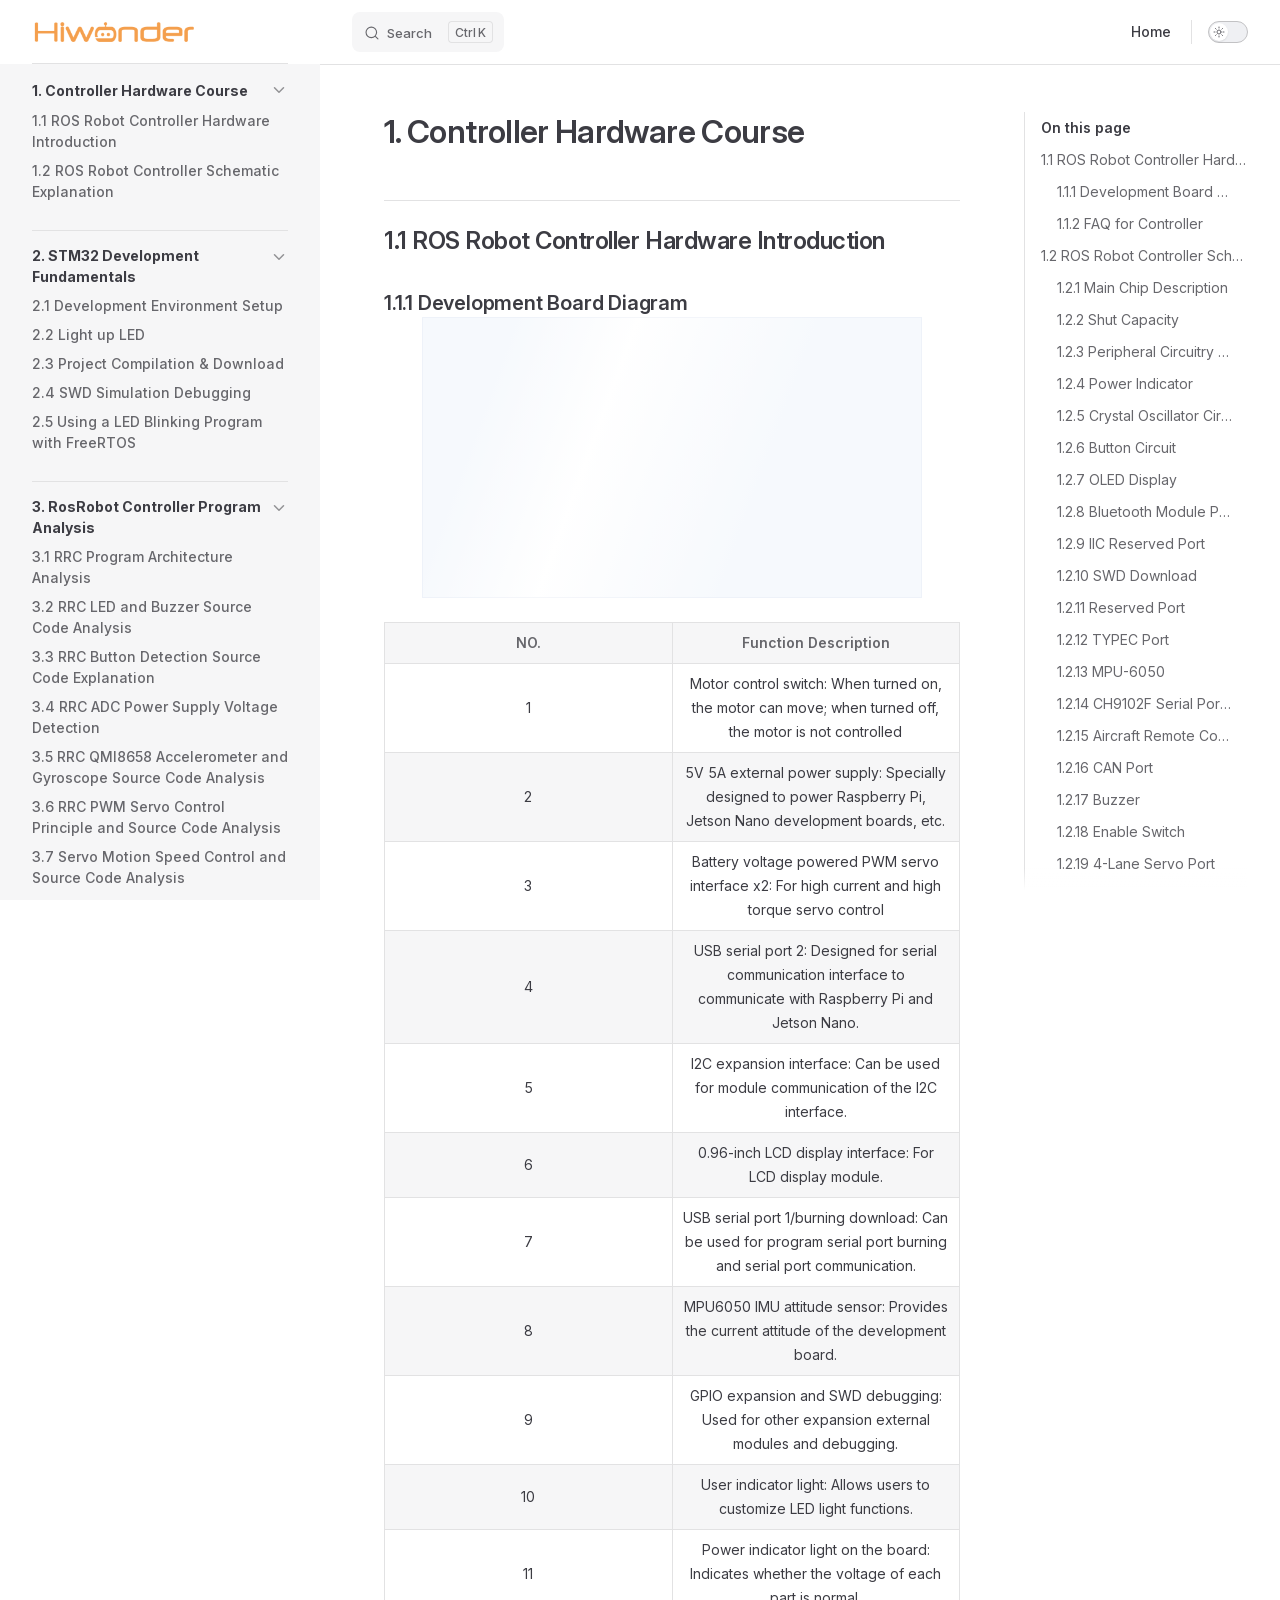
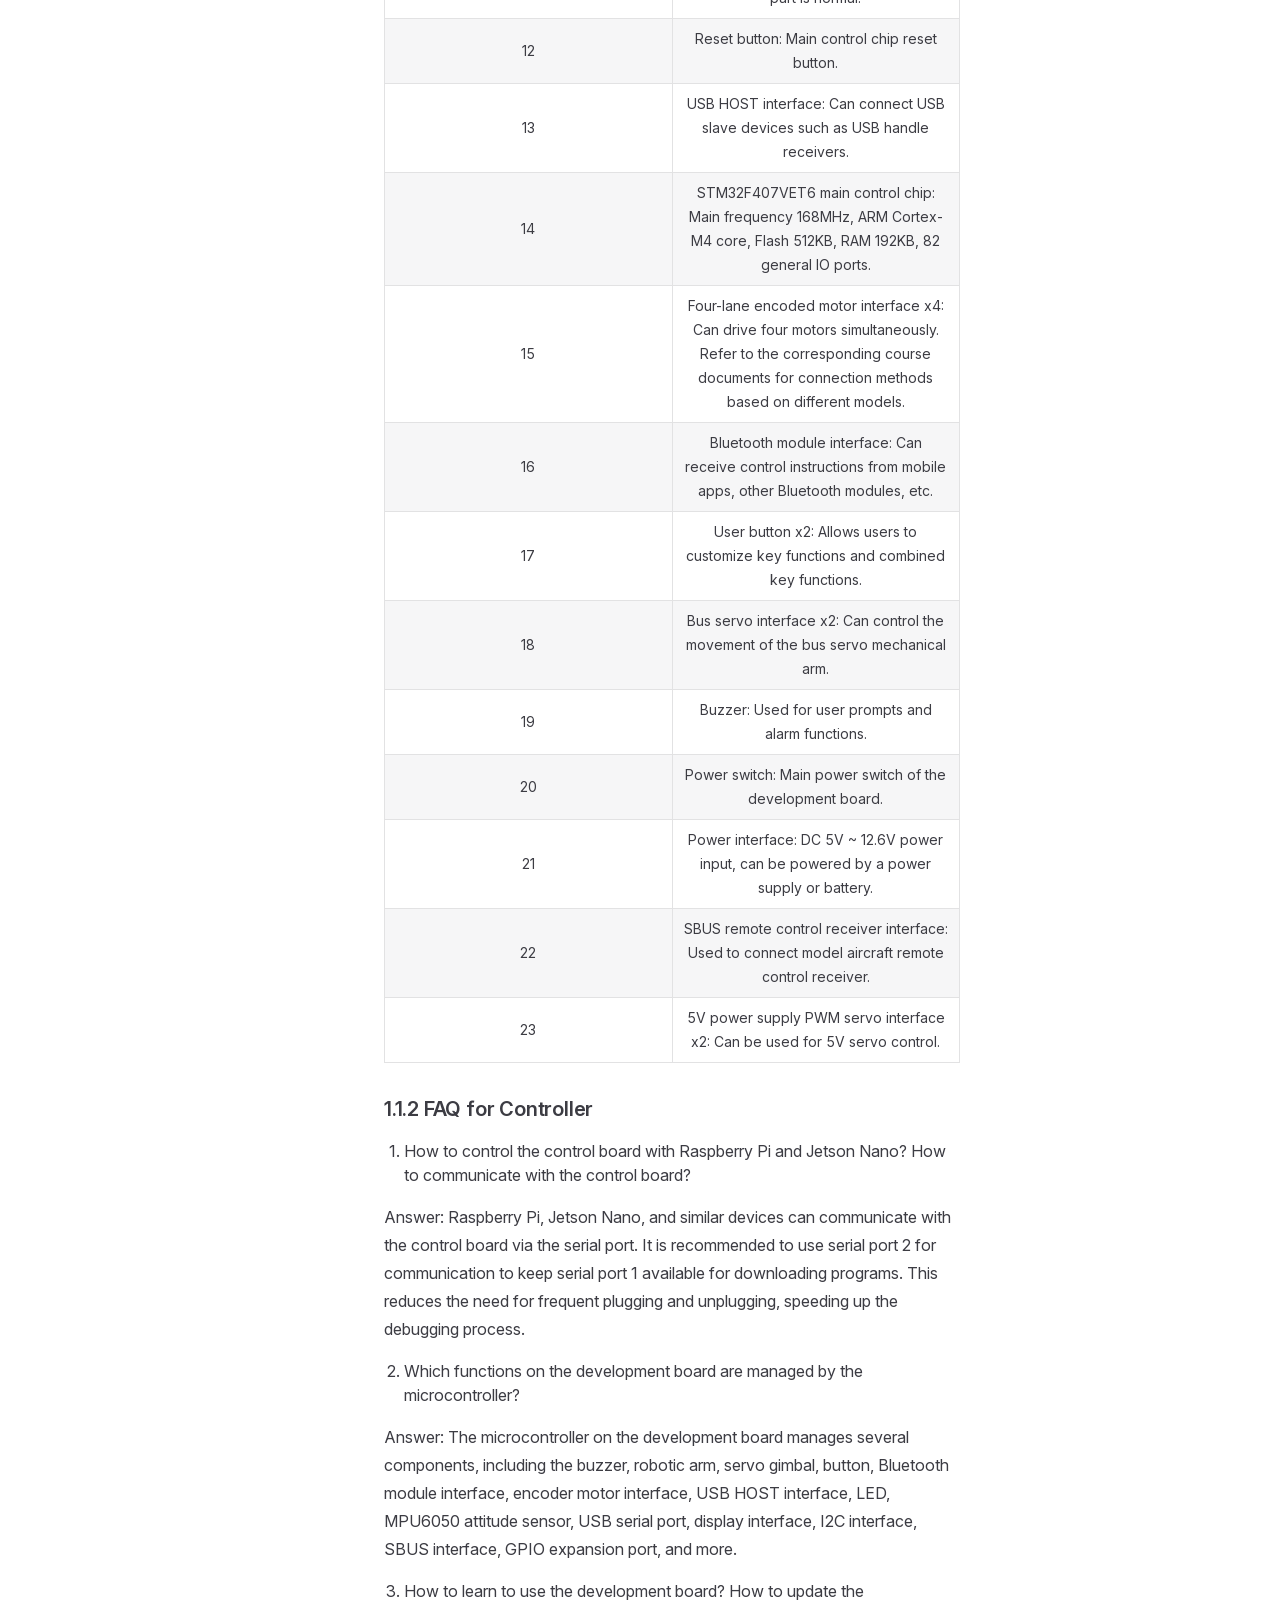
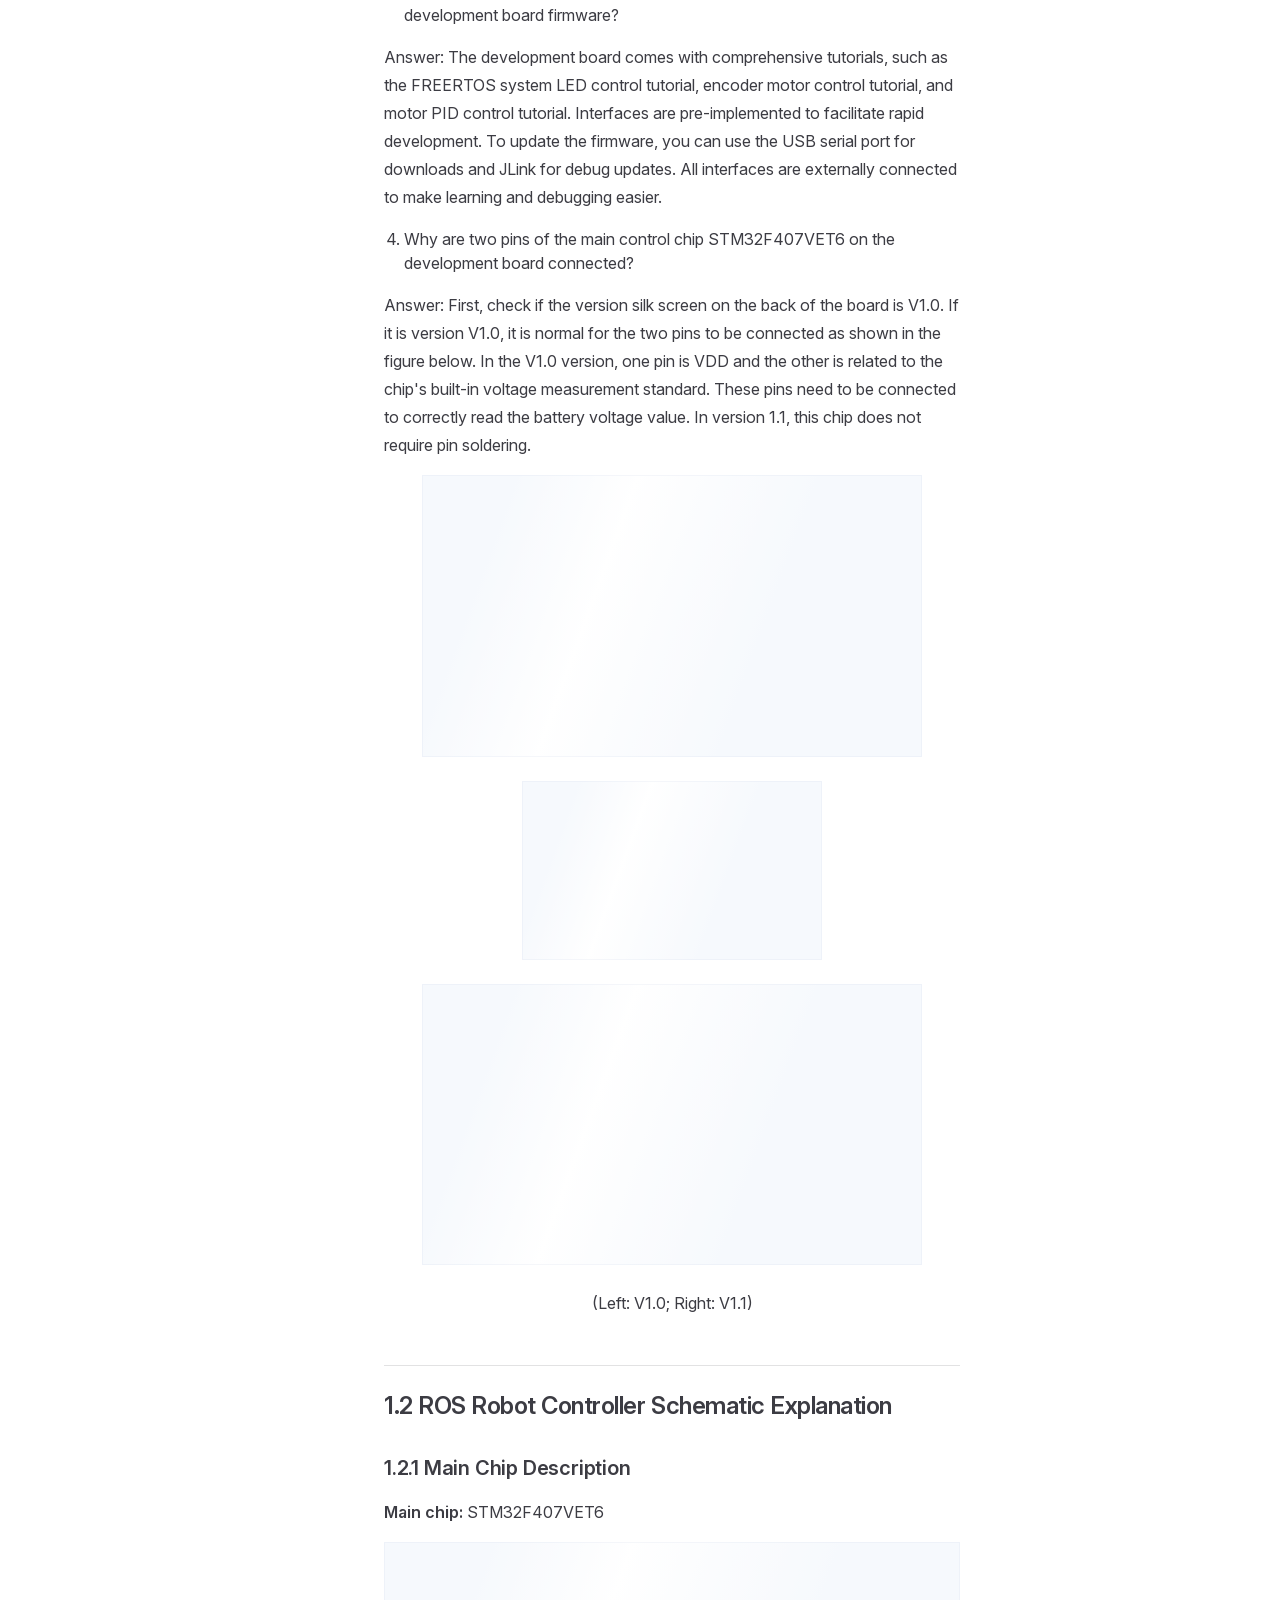
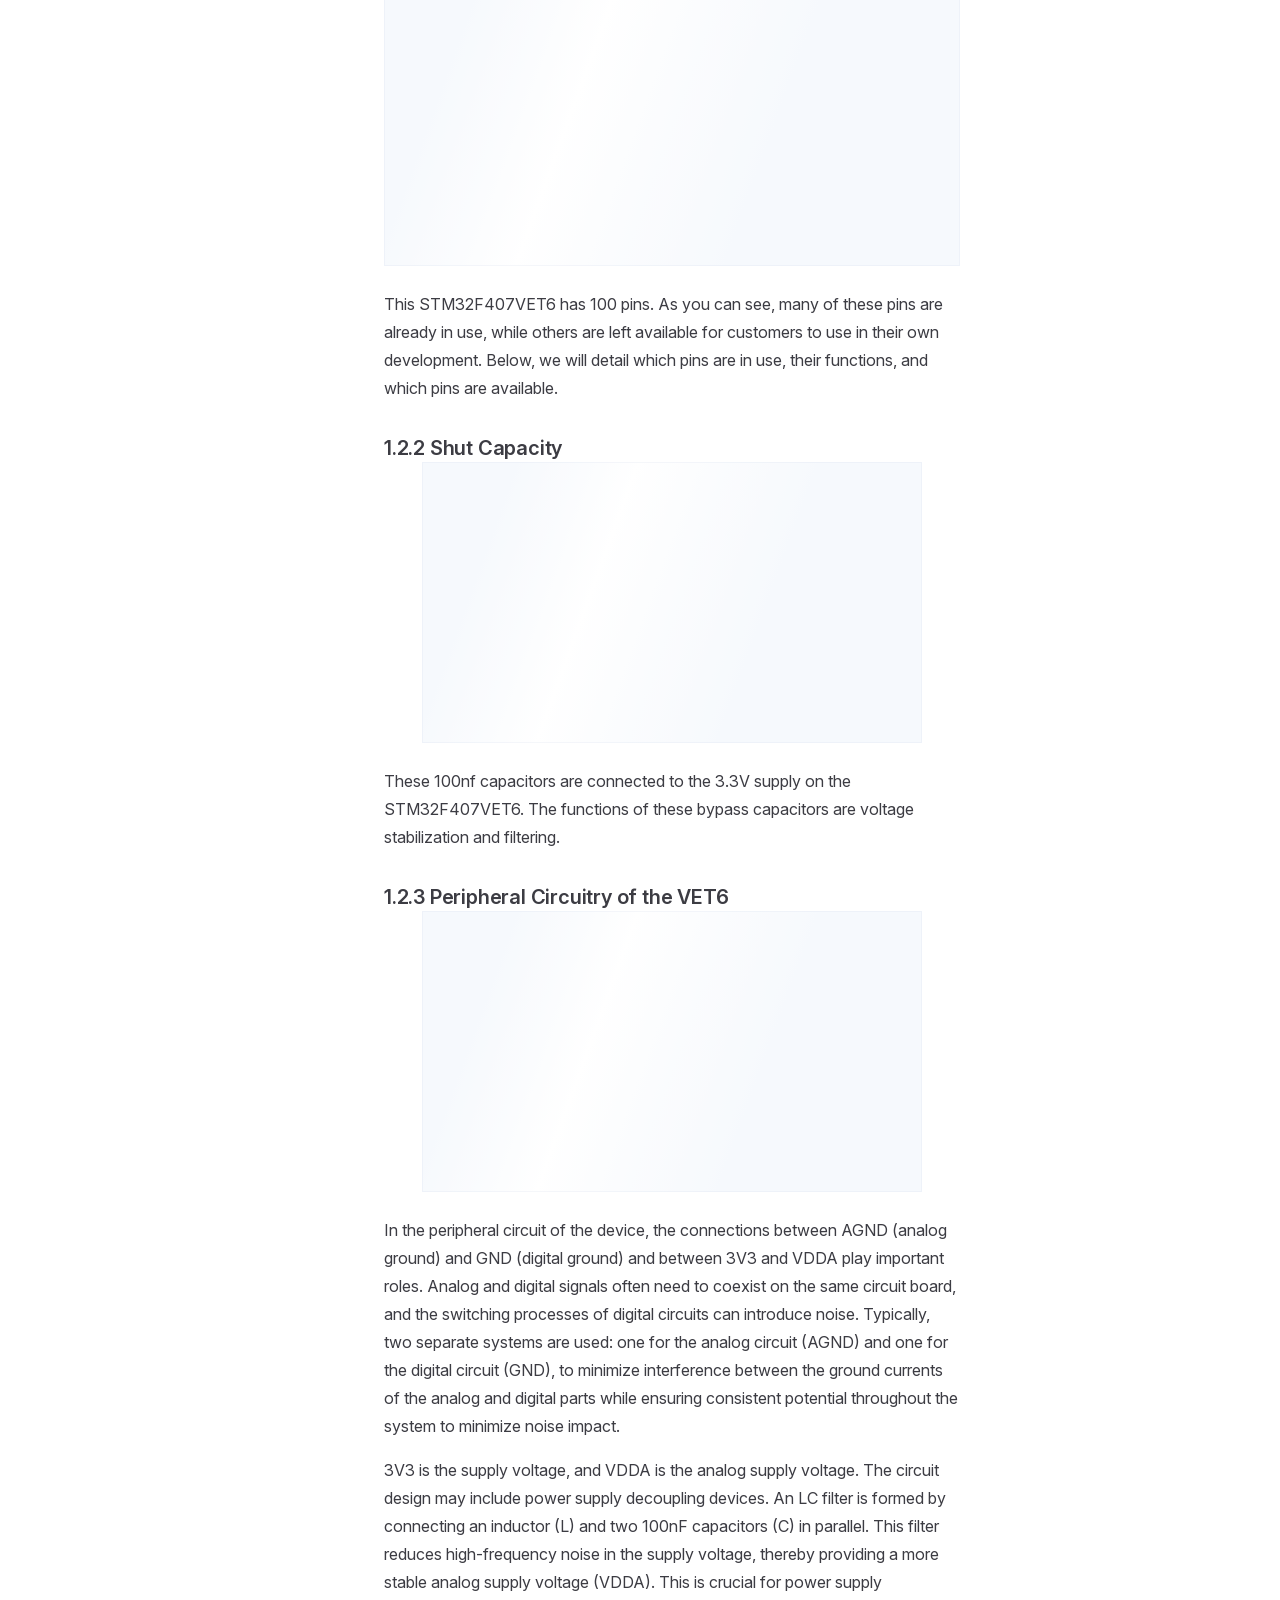
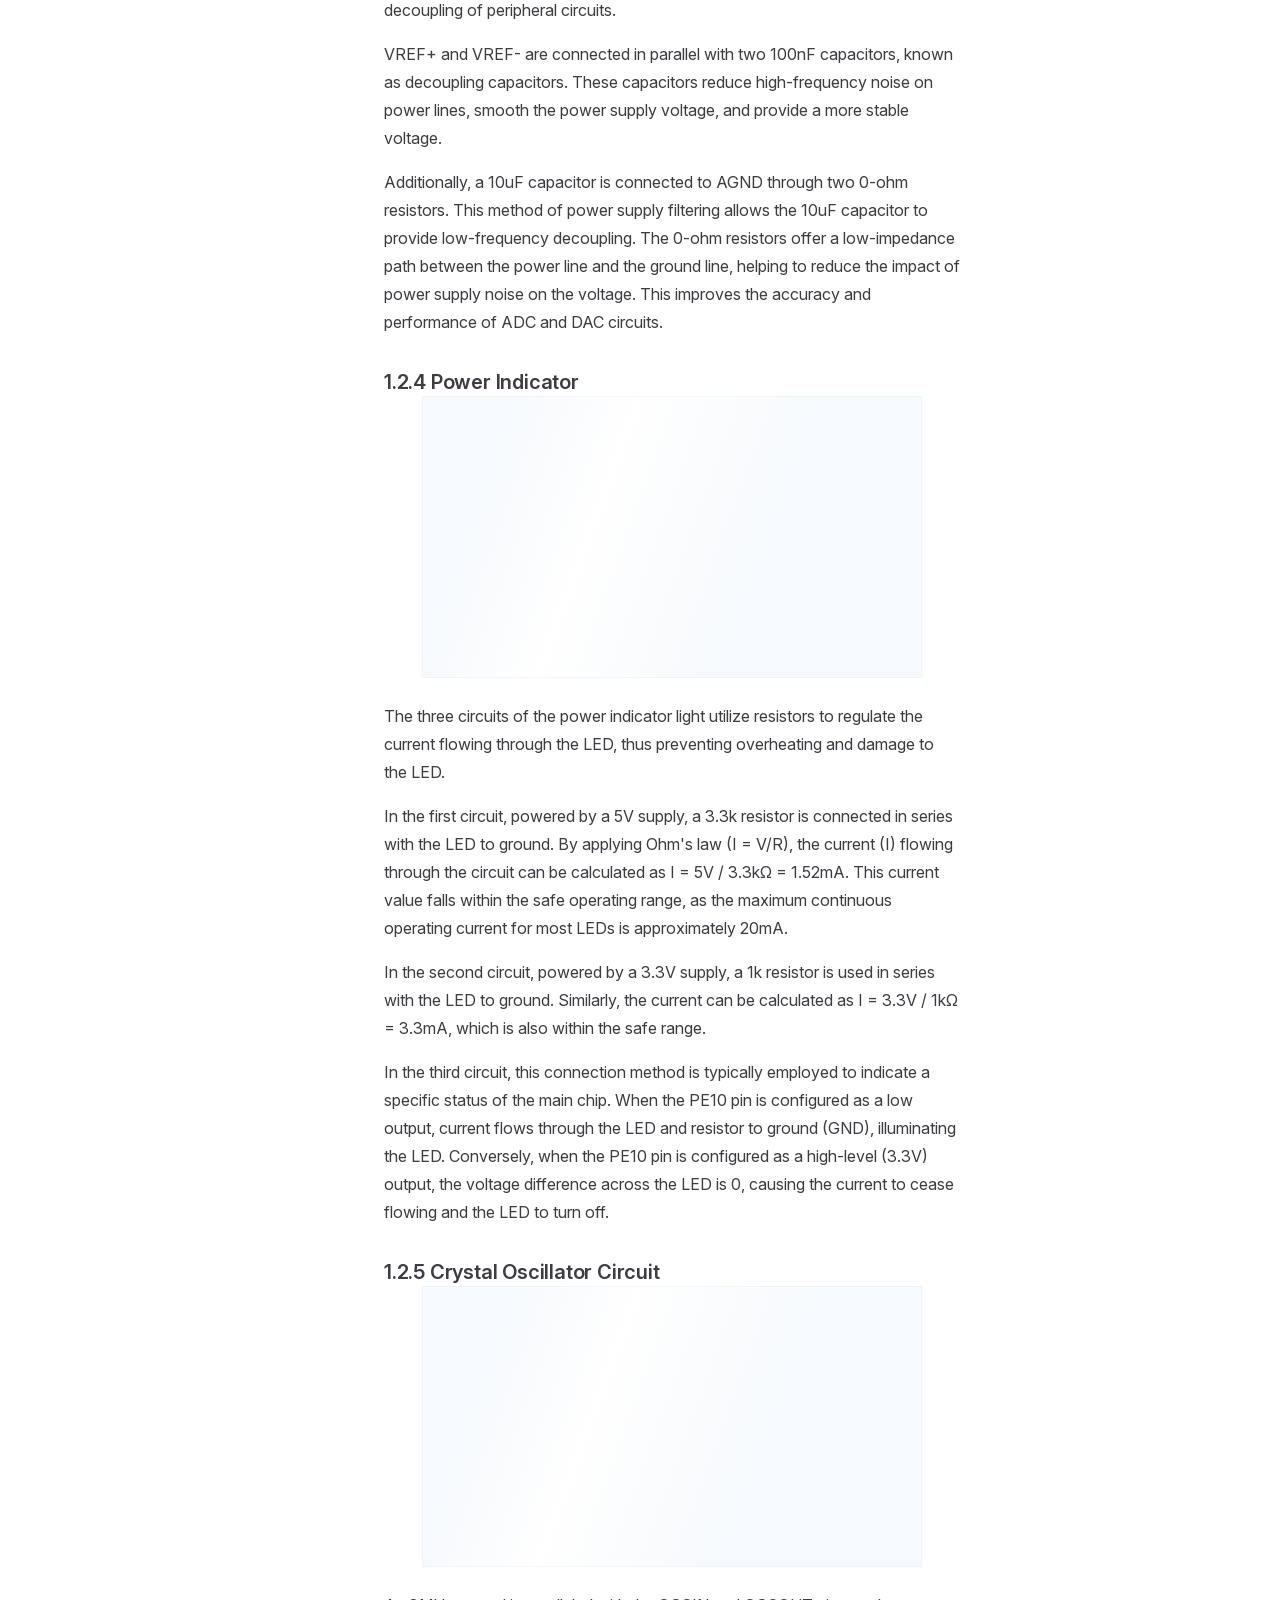
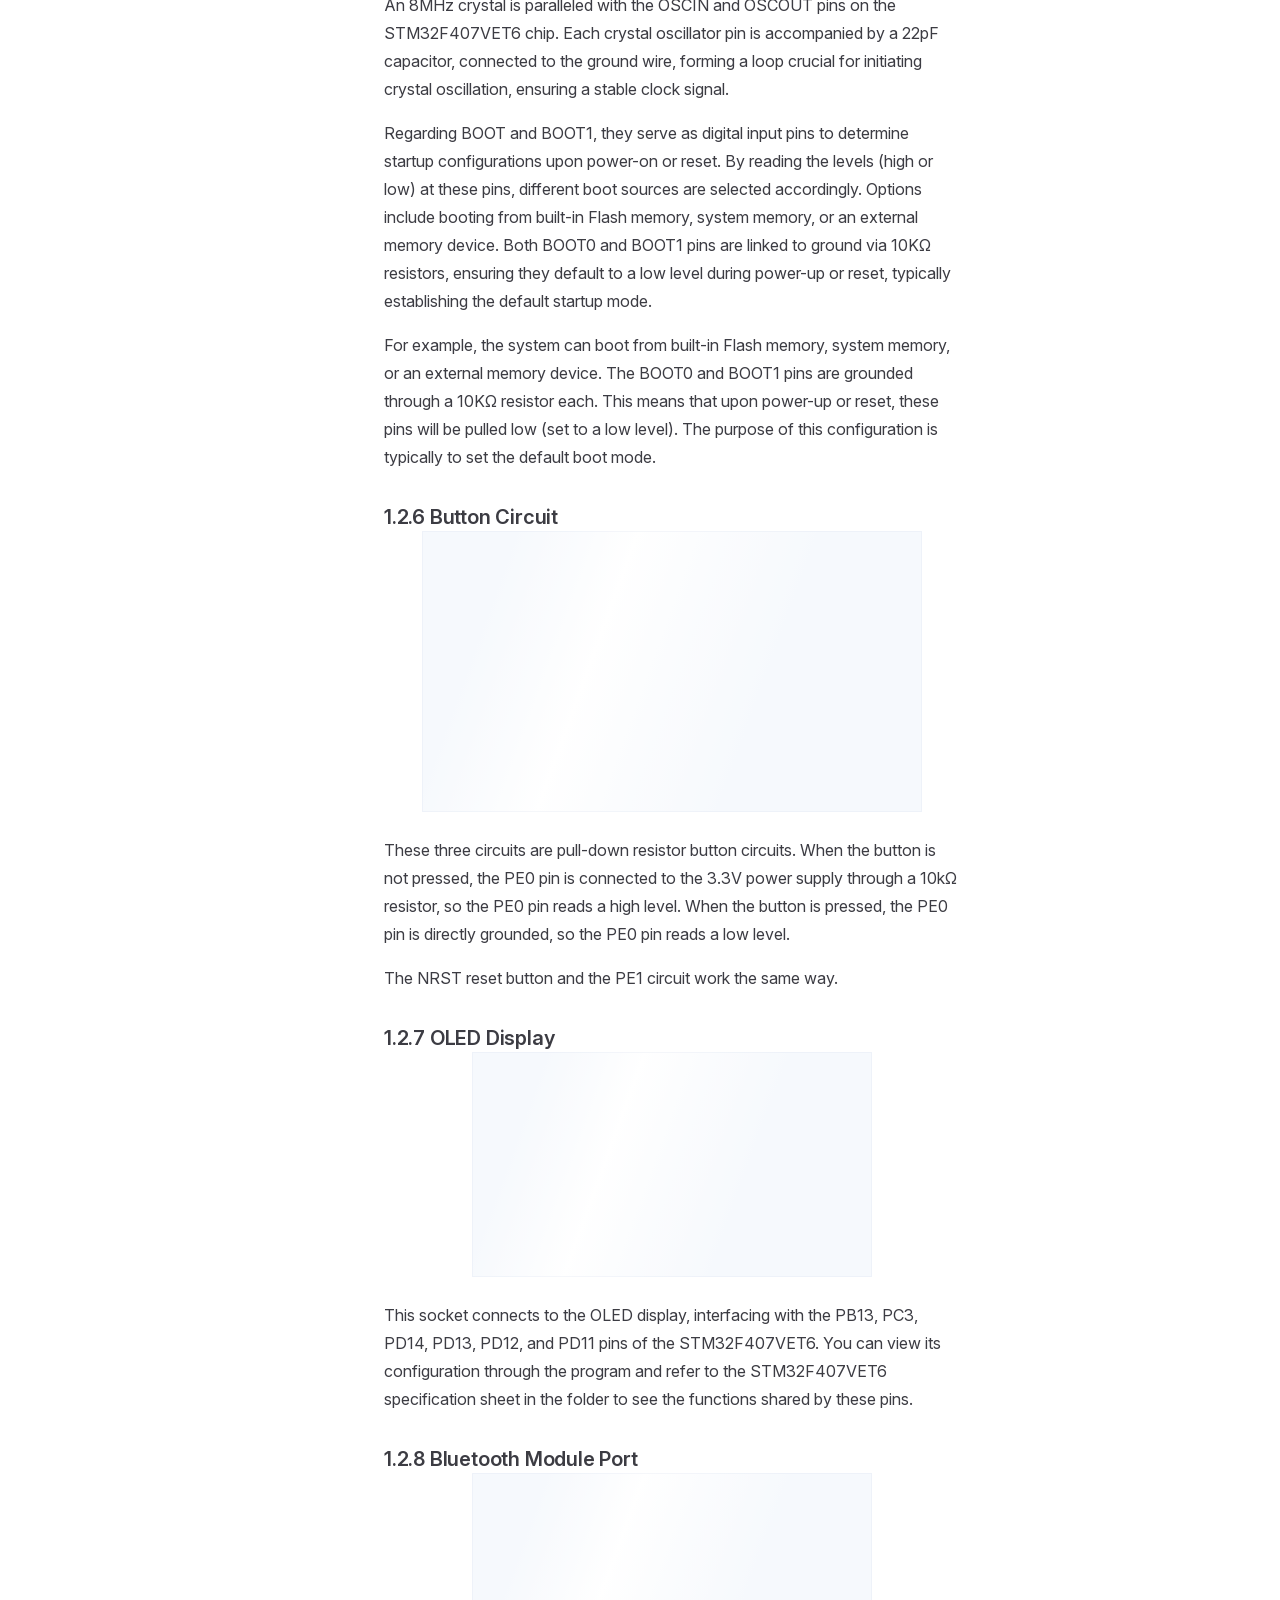
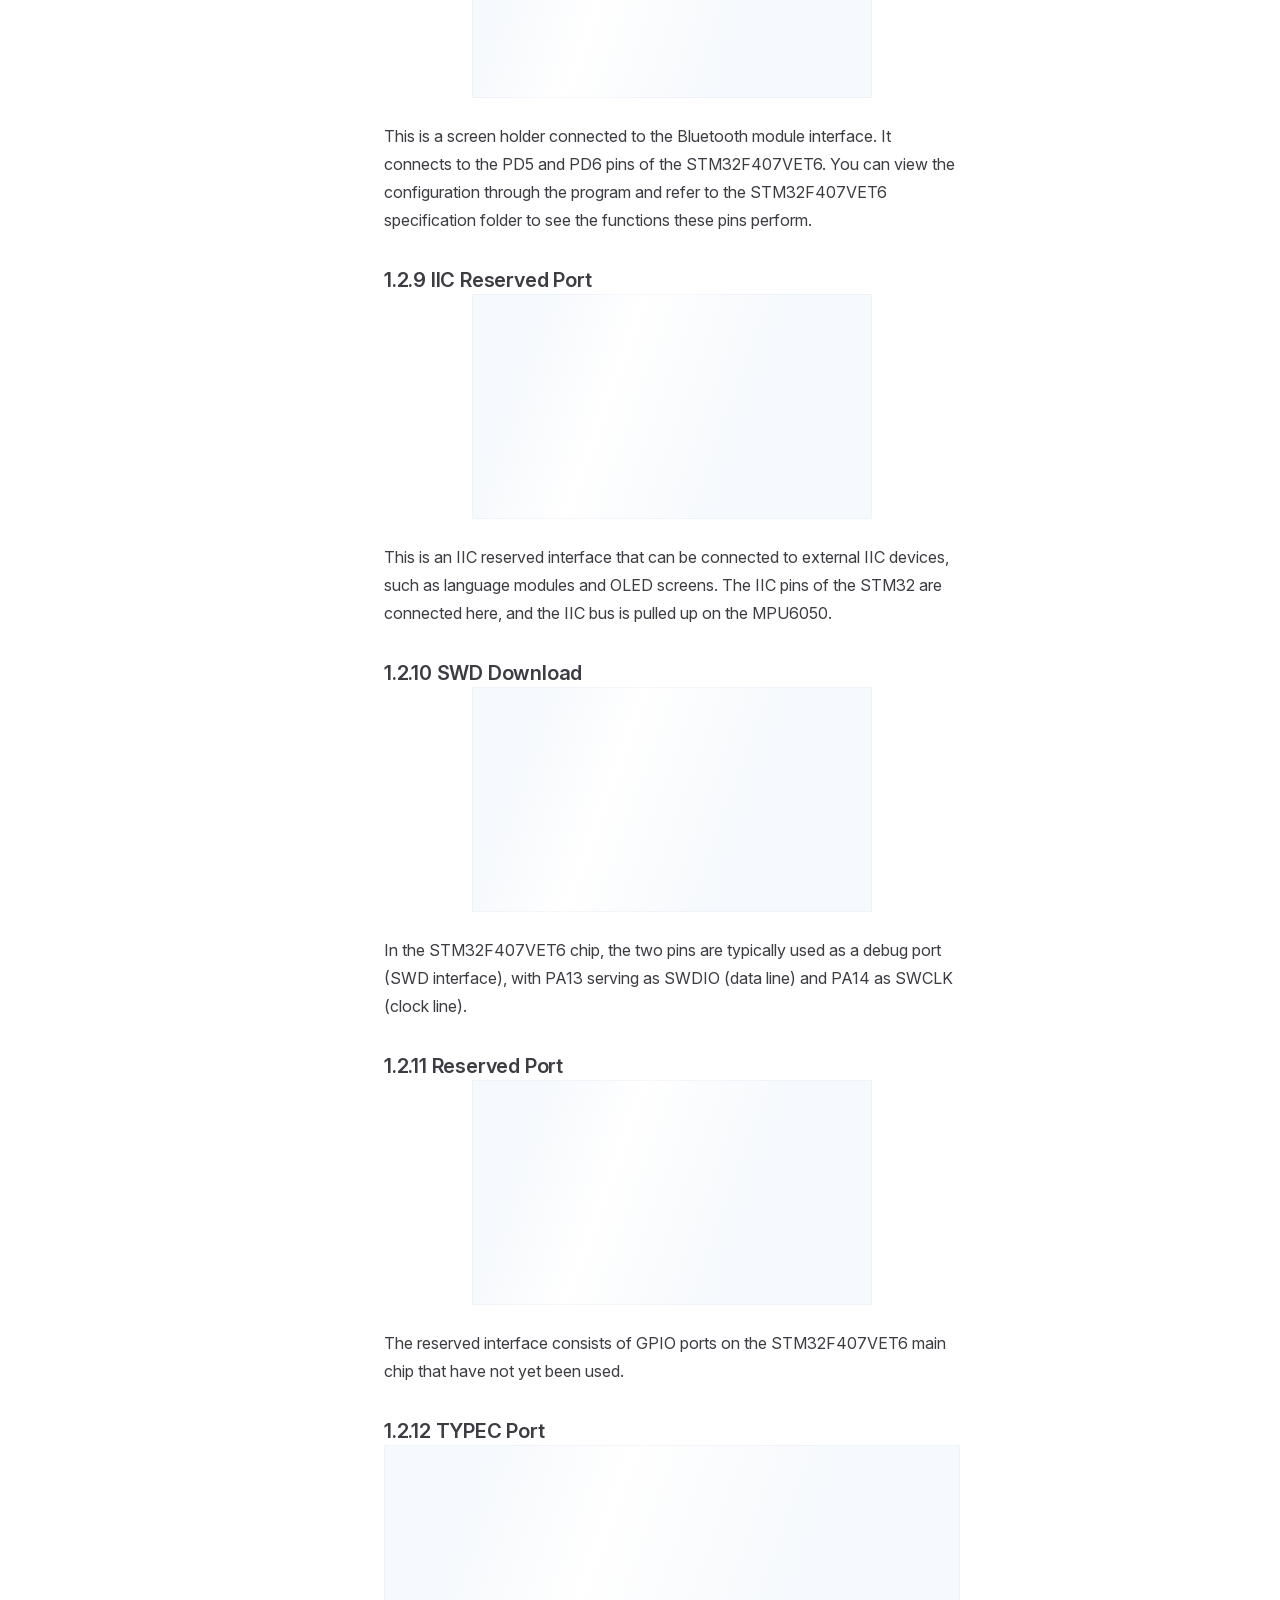
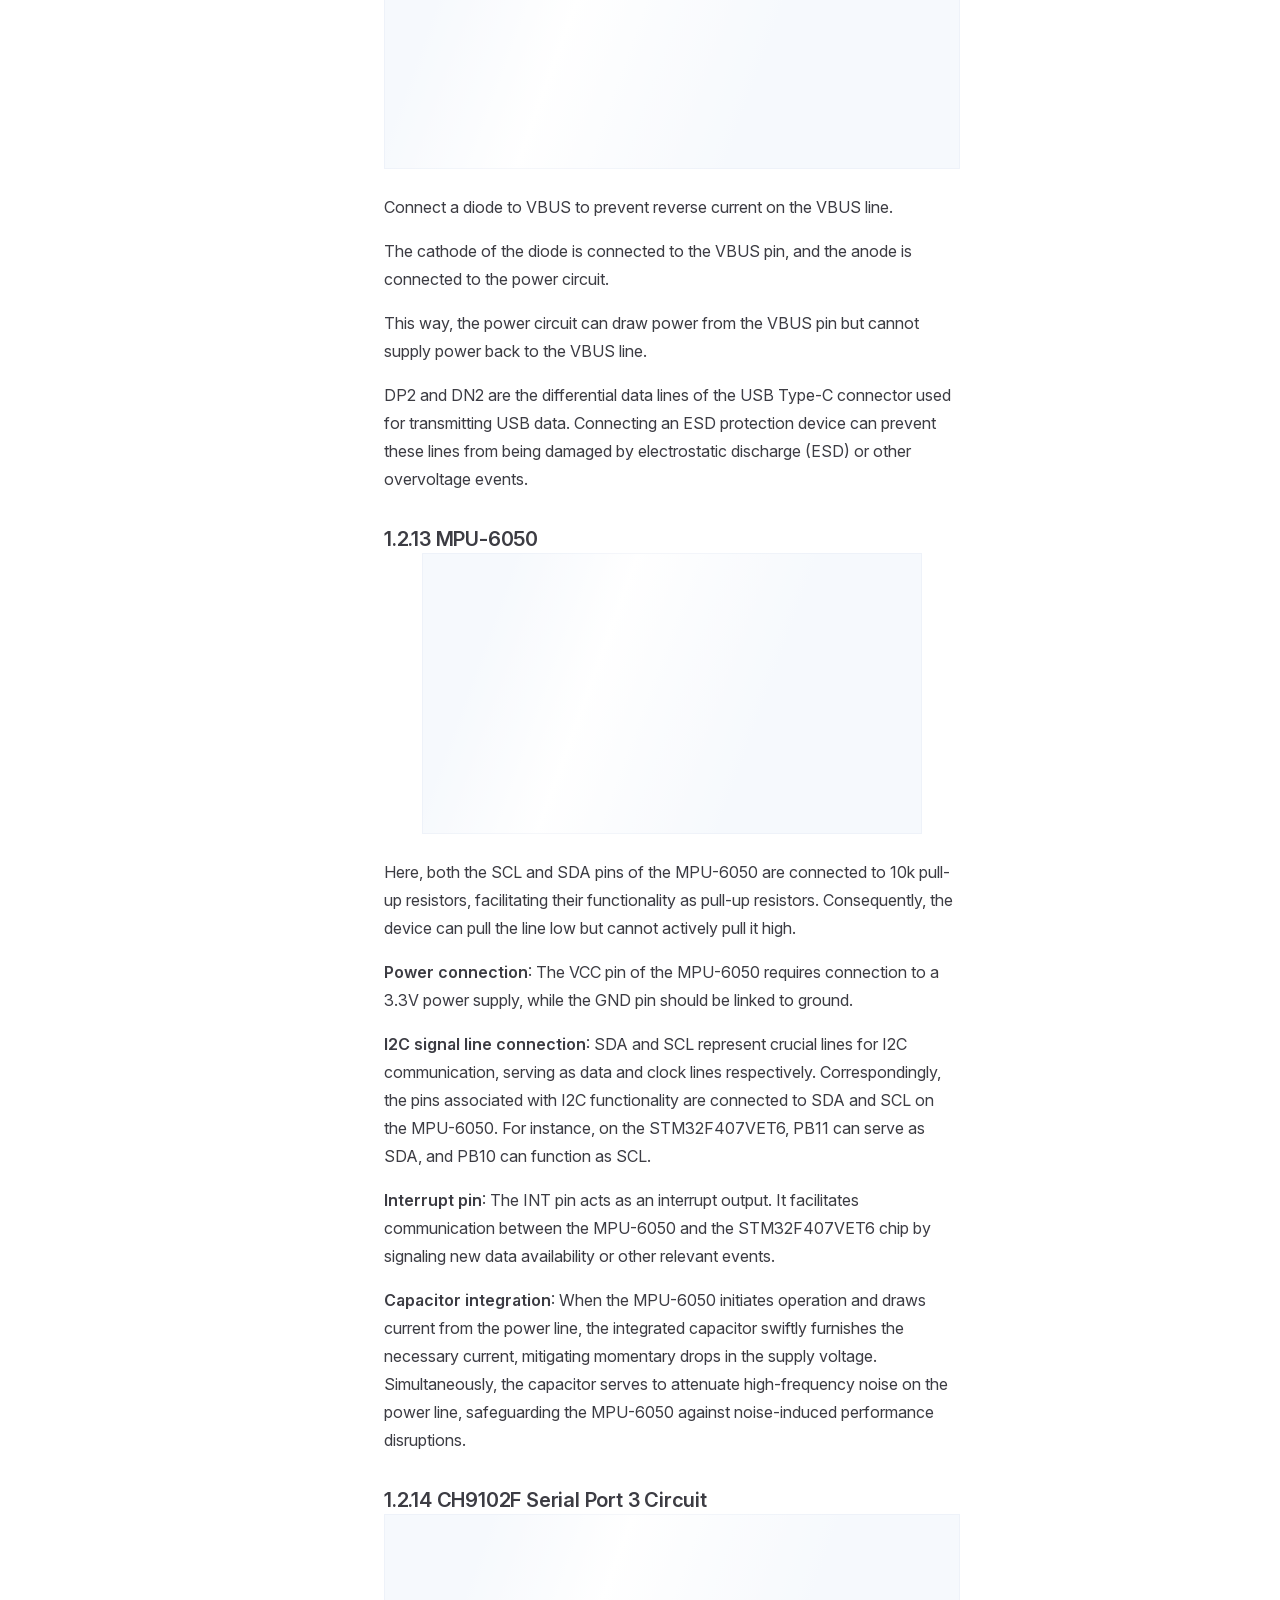
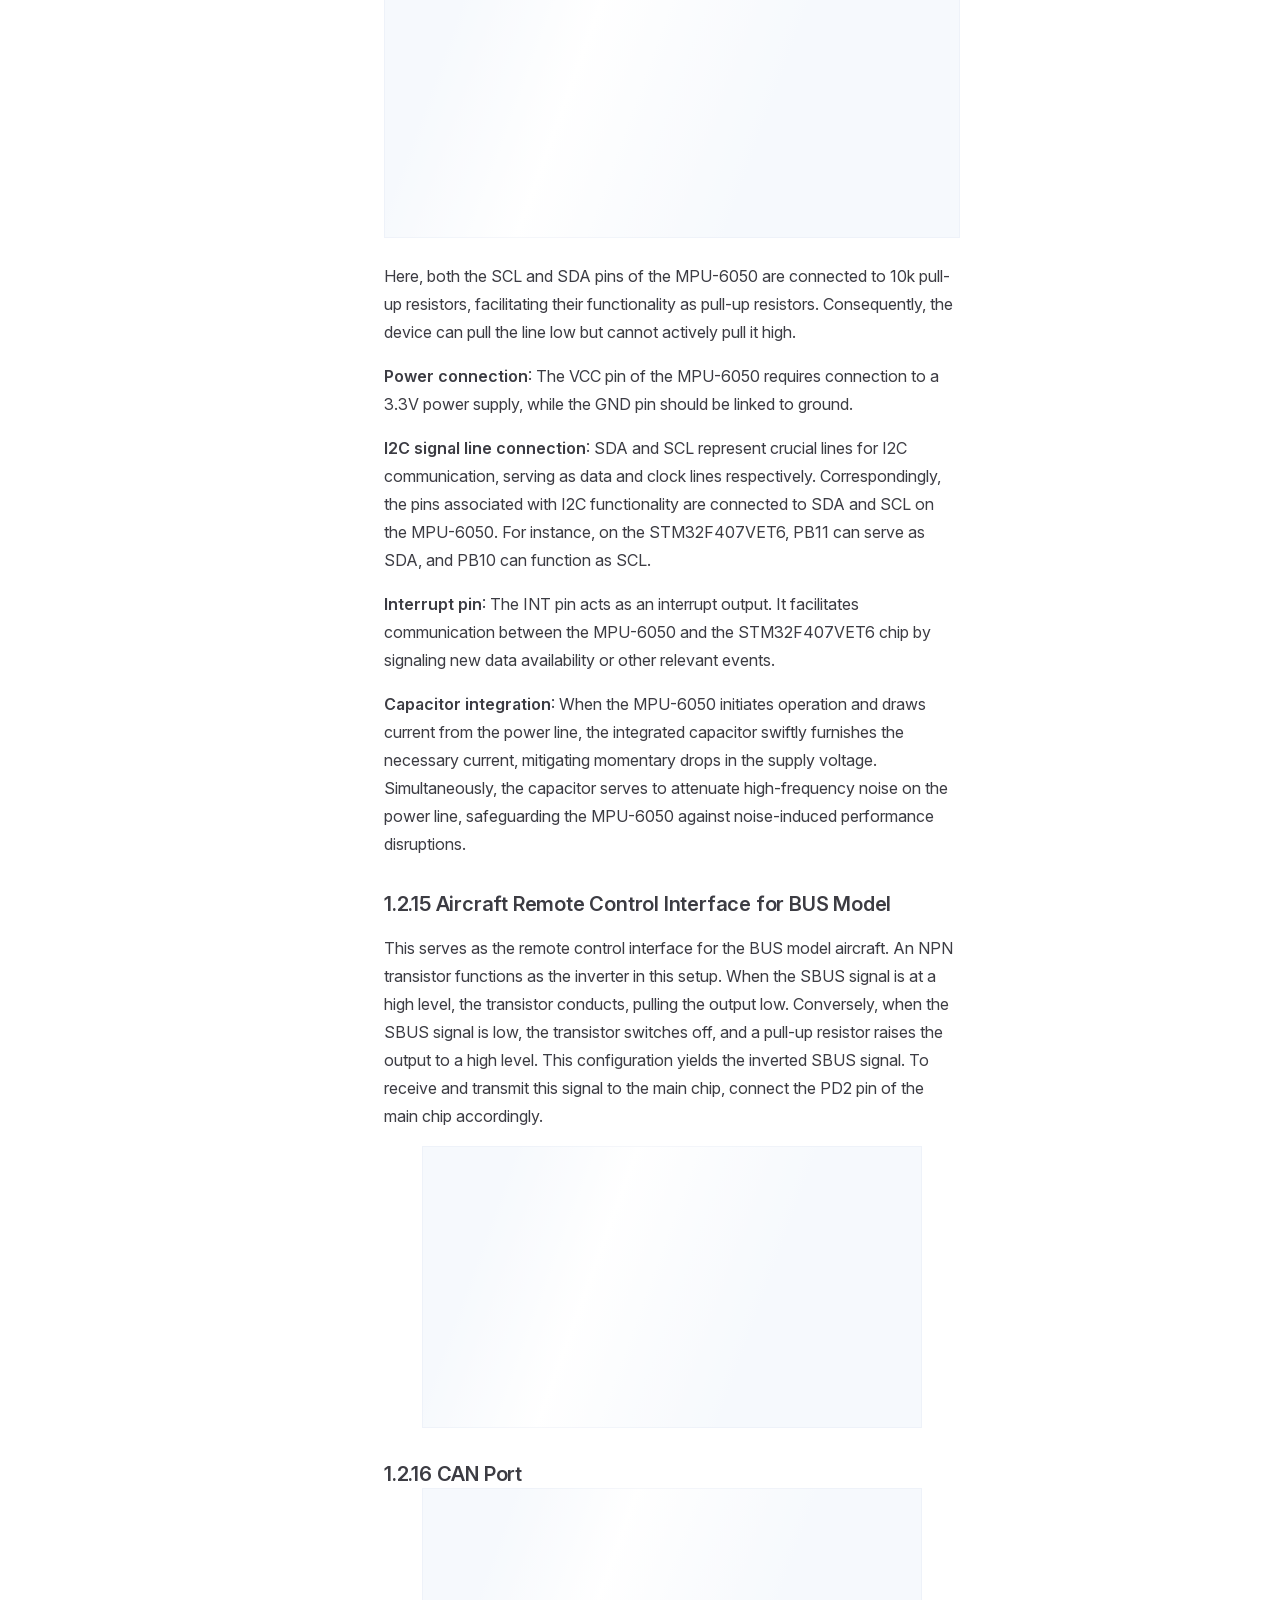
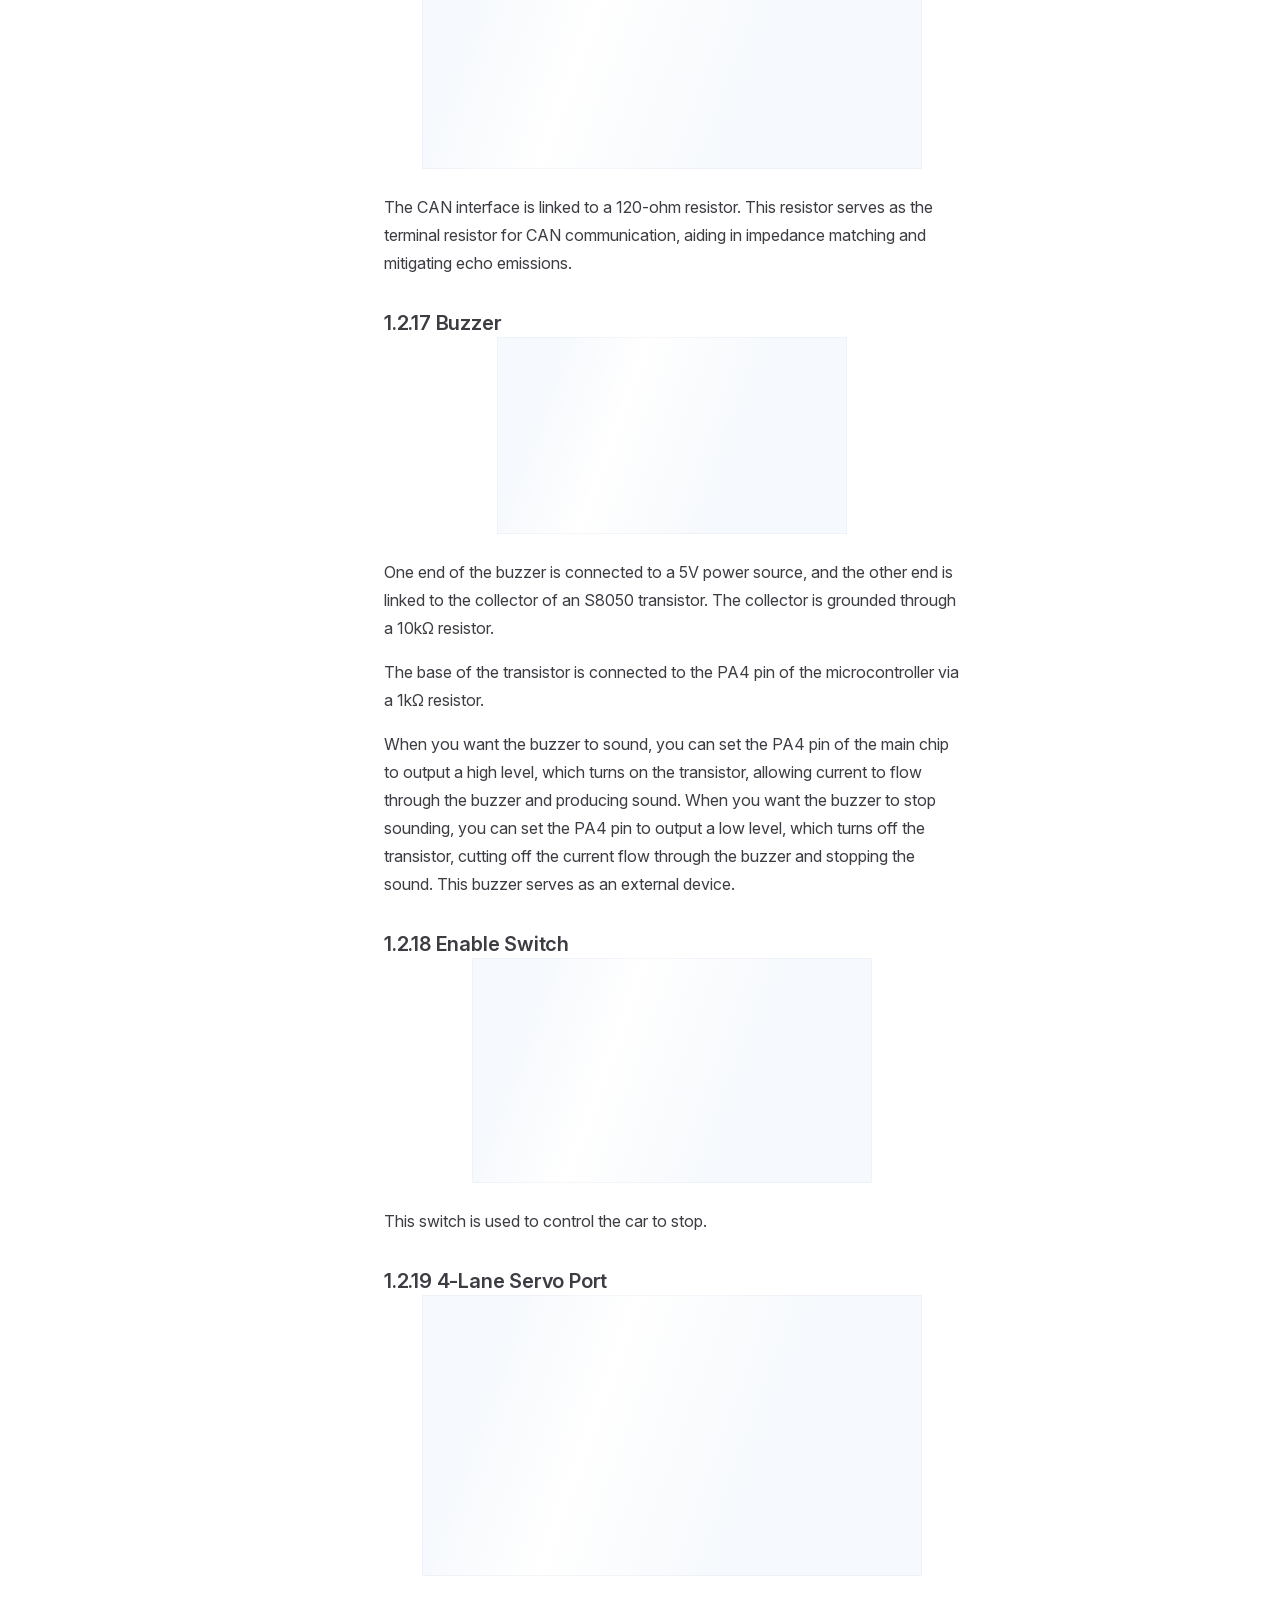
==== projects/ROS-Robot-Control-Board/en/latest/index.html @ e55b0bf9 "内容修改" ====
<!DOCTYPE html>
<html lang="en-US" dir="ltr">
  <head>
    <meta charset="utf-8">
    <meta name="viewport" content="width=device-width,initial-scale=1">
    <title>ROS-Robot-Control-Board Documentation</title>
    <meta name="description" content="ROS-Robot-Control-Board robot documentation">
    <meta name="generator" content="VitePress v1.6.4">
    <link rel="preload stylesheet" href="/projects/ROS-Robot-Control-Board/en/latest/assets/style.CS1cNuKd.css" as="style">
    <link rel="preload stylesheet" href="/projects/ROS-Robot-Control-Board/en/latest/vp-icons.css" as="style">
    
    <script type="module" src="/projects/ROS-Robot-Control-Board/en/latest/assets/app.mn31wVA7.js"></script>
    <link rel="preload" href="/projects/ROS-Robot-Control-Board/en/latest/assets/inter-roman-latin.Di8DUHzh.woff2" as="font" type="font/woff2" crossorigin="">
    <link rel="modulepreload" href="/projects/ROS-Robot-Control-Board/en/latest/assets/chunks/theme.LXEh1xEK.js">
    <link rel="modulepreload" href="/projects/ROS-Robot-Control-Board/en/latest/assets/chunks/framework.DSlbkHhq.js">
    <link rel="modulepreload" href="/projects/ROS-Robot-Control-Board/en/latest/assets/index.md.CrU2jI9N.lean.js">
    <link rel="icon" href="/projects/ROS-Robot-Control-Board/en/latest/favicon.ico">
    <script id="check-dark-mode">(()=>{const e=localStorage.getItem("vitepress-theme-appearance")||"auto",a=window.matchMedia("(prefers-color-scheme: dark)").matches;(!e||e==="auto"?a:e==="dark")&&document.documentElement.classList.add("dark")})();</script>
    <script id="check-mac-os">document.documentElement.classList.toggle("mac",/Mac|iPhone|iPod|iPad/i.test(navigator.platform));</script>
  </head>
  <body>
    <div id="app"><!--[--><div class="page-redirect" style="text-align:center;padding:100px 20px;"><p>Redirecting to content page...</p><p><a href="/projects/ROS-Robot-Control-Board/en/latest/docs/1_Controller_Hardware_Course.html" target="_self">If you are not redirected automatically, click here</a></p></div><!--[--><!----><!--]--><!----><!--]--></div>
    <script>window.__VP_HASH_MAP__=JSON.parse("{\"docs_1_controller_hardware_course.md\":\"DLib_L9A\",\"docs_2_stm32_development_fundamentals.md\":\"C7Vuwtc5\",\"docs_3_rosrobot_controller_program_analysis.md\":\"CMXVCrWv\",\"docs_appendix.md\":\"xZ9-Pm3w\",\"docs_index.md\":\"BUlOxsq8\",\"index.md\":\"CrU2jI9N\"}");window.__VP_SITE_DATA__=JSON.parse("{\"lang\":\"en-US\",\"dir\":\"ltr\",\"title\":\"ROS-Robot-Control-Board Documentation\",\"description\":\"ROS-Robot-Control-Board robot documentation\",\"base\":\"/projects/ROS-Robot-Control-Board/en/latest/\",\"head\":[],\"router\":{\"prefetchLinks\":true},\"appearance\":true,\"themeConfig\":{\"siteTitle\":false,\"logo\":\"/e-logo.png\",\"outline\":[2,3],\"search\":{\"provider\":\"local\",\"options\":{\"translations\":{\"button\":{\"buttonText\":\"Search\",\"buttonAriaLabel\":\"Search\"},\"modal\":{\"searchBox\":{\"resetButtonTitle\":\"Clear search query\",\"resetButtonAriaLabel\":\"Clear search query\",\"cancelButtonText\":\"Cancel\",\"cancelButtonAriaLabel\":\"Cancel\"},\"startScreen\":{\"recentSearchTitle\":\"Recent Searches\",\"noRecentSearchText\":\"No recent searches\",\"suggestedQueryTitle\":\"Suggested Queries\"},\"noResultsScreen\":{\"noResultsText\":\"No results found for\",\"suggestedQueryText\":\"You can try searching for\",\"reportMissingResultsText\":\"Have any queries?\",\"reportMissingResultsLinkText\":\"Report here\"},\"footer\":{\"selectText\":\"to select\",\"navigateText\":\"to navigate\",\"closeText\":\"to close\"}}}}},\"nav\":[{\"text\":\"Home\",\"link\":\"https://www.hiwonder.net/\",\"target\":\"_self\"}],\"sidebar\":[{\"text\":\"1. Controller Hardware Course\",\"link\":\"/docs/1_Controller_Hardware_Course.html\",\"collapsed\":false,\"items\":[{\"text\":\"1.1 ROS Robot Controller Hardware Introduction\",\"link\":\"/docs/1_Controller_Hardware_Course.html#_1-1-ros-robot-controller-hardware-introduction\"},{\"text\":\"1.2 ROS Robot Controller Schematic Explanation\",\"link\":\"/docs/1_Controller_Hardware_Course.html#_1-2-ros-robot-controller-schematic-explanation\"}]},{\"text\":\"2. STM32 Development Fundamentals\",\"link\":\"/docs/2_STM32_Development_Fundamentals.html\",\"collapsed\":false,\"items\":[{\"text\":\"2.1 Development Environment Setup\",\"link\":\"/docs/2_STM32_Development_Fundamentals.html#_2-1-development-environment-setup\"},{\"text\":\"2.2 Light up LED\",\"link\":\"/docs/2_STM32_Development_Fundamentals.html#_2-2-light-up-led\"},{\"text\":\"2.3 Project Compilation & Download\",\"link\":\"/docs/2_STM32_Development_Fundamentals.html#_2-3-project-compilation-download\"},{\"text\":\"2.4 SWD Simulation Debugging\",\"link\":\"/docs/2_STM32_Development_Fundamentals.html#_2-4-swd-simulation-debugging\"},{\"text\":\"2.5 Using a LED Blinking Program with FreeRTOS\",\"link\":\"/docs/2_STM32_Development_Fundamentals.html#_2-5-using-a-led-blinking-program-with-freertos\"}]},{\"text\":\"3. RosRobot Controller Program Analysis\",\"link\":\"/docs/3_RosRobot_Controller_Program_Analysis.html\",\"collapsed\":false,\"items\":[{\"text\":\"3.1 RRC Program Architecture Analysis\",\"link\":\"/docs/3_RosRobot_Controller_Program_Analysis.html#_3-1-rrc-program-architecture-analysis\"},{\"text\":\"3.2 RRC LED and Buzzer Source Code Analysis\",\"link\":\"/docs/3_RosRobot_Controller_Program_Analysis.html#_3-2-rrc-led-and-buzzer-source-code-analysis\"},{\"text\":\"3.3 RRC Button Detection Source Code Explanation\",\"link\":\"/docs/3_RosRobot_Controller_Program_Analysis.html#_3-3-rrc-button-detection-source-code-explanation\"},{\"text\":\"3.4 RRC ADC Power Supply Voltage Detection\",\"link\":\"/docs/3_RosRobot_Controller_Program_Analysis.html#_3-4-rrc-adc-power-supply-voltage-detection\"},{\"text\":\"3.5 RRC QMI8658 Accelerometer and Gyroscope Source Code Analysis\",\"link\":\"/docs/3_RosRobot_Controller_Program_Analysis.html#_3-5-rrc-qmi8658-accelerometer-and-gyroscope-source-code-analysis\"},{\"text\":\"3.6 RRC PWM Servo Control Principle and Source Code Analysis\",\"link\":\"/docs/3_RosRobot_Controller_Program_Analysis.html#_3-6-rrc-pwm-servo-control-principle-and-source-code-analysis\"},{\"text\":\"3.7 Servo Motion Speed Control and Source Code Analysis\",\"link\":\"/docs/3_RosRobot_Controller_Program_Analysis.html#_3-7-servo-motion-speed-control-and-source-code-analysis\"},{\"text\":\"3.8 RRC Bus Servo Control and Source Code Analysis\",\"link\":\"/docs/3_RosRobot_Controller_Program_Analysis.html#_3-8-rrc-bus-servo-control-and-source-code-analysis\"},{\"text\":\"3.9 RRC Brushed DC Motor Program Analysis\",\"link\":\"/docs/3_RosRobot_Controller_Program_Analysis.html#_3-9-rrc-brushed-dc-motor-program-analysis\"},{\"text\":\"3.10 RRC DC Brushed Motor AB Quadrature Encoder Principles and Source Code Analysis\",\"link\":\"/docs/3_RosRobot_Controller_Program_Analysis.html#_3-10-rrc-dc-brushed-motor-ab-quadrature-encoder-principles-and-source-code-analysis\"},{\"text\":\"3.11 RRC DC Brushed Motor PID Control and Source Code Analysis\",\"link\":\"/docs/3_RosRobot_Controller_Program_Analysis.html#_3-11-rrc-dc-brushed-motor-pid-control-and-source-code-analysis\"},{\"text\":\"3.12 RRC PS2 Controller USB Receiver Signal Processing Explanation and Source Code Analysis\",\"link\":\"/docs/3_RosRobot_Controller_Program_Analysis.html#_3-12-rrc-ps2-controller-usb-receiver-signal-processing-explanation-and-source-code-analysis\"},{\"text\":\"3.13 RRC Flight Control SBUS Reception Principle and Source Code Analysis\",\"link\":\"/docs/3_RosRobot_Controller_Program_Analysis.html#_3-13-rrc-flight-control-sbus-reception-principle-and-source-code-analysis\"},{\"text\":\"3.14 RRC Communication Protocol with the Host Computer Analysis\",\"link\":\"/docs/3_RosRobot_Controller_Program_Analysis.html#_3-14-rrc-communication-protocol-with-the-host-computer-analysis\"},{\"text\":\"3.15 RRC Communication with the Host Computer - Sending Processing Source Code Analysis\",\"link\":\"/docs/3_RosRobot_Controller_Program_Analysis.html#_3-15-rrc-communication-with-the-host-computer-sending-processing-source-code-analysis\"},{\"text\":\"3.16 RRC and Host Computer Communication Receiving Processing Source Code Analysis\",\"link\":\"/docs/3_RosRobot_Controller_Program_Analysis.html#_3-16-rrc-and-host-computer-communication-receiving-processing-source-code-analysis\"},{\"text\":\"3.17 RRC Bluetooth Control Reception and Processing Source Code Analysis\",\"link\":\"/docs/3_RosRobot_Controller_Program_Analysis.html#_3-17-rrc-bluetooth-control-reception-and-processing-source-code-analysis\"},{\"text\":\"3.18 RCC SPI LCD Screen Driver Principles and Source Code Analysis\",\"link\":\"/docs/3_RosRobot_Controller_Program_Analysis.html#_3-18-rcc-spi-lcd-screen-driver-principles-and-source-code-analysis\"},{\"text\":\"3.19 RCC LVGL Introduction and Source Code Analysis\",\"link\":\"/docs/3_RosRobot_Controller_Program_Analysis.html#_3-19-rcc-lvgl-introduction-and-source-code-analysis\"},{\"text\":\"3.20 Introduction and Use of GUI Guider Interface Development Tool\",\"link\":\"/docs/3_RosRobot_Controller_Program_Analysis.html#_3-20-introduction-and-use-of-gui-guider-interface-development-tool\"},{\"text\":\"3.21 RCC LCD Screen System Status Display Source Code Analysis\",\"link\":\"/docs/3_RosRobot_Controller_Program_Analysis.html#_3-21-rcc-lcd-screen-system-status-display-source-code-analysis\"}]},{\"text\":\"Appendix\",\"link\":\"/docs/Appendix.html\",\"collapsed\":false,\"items\":[]}]},\"locales\":{},\"scrollOffset\":134,\"cleanUrls\":false}");</script>
    
  </body>
</html>
---- projects/ROS-Robot-Control-Board/en/latest/assets/style.CS1cNuKd.css ----
@font-face{font-family:Inter;font-style:normal;font-weight:100 900;font-display:swap;src:url(/projects/ROS-Robot-Control-Board/en/latest/assets/inter-roman-cyrillic-ext.BBPuwvHQ.woff2) format("woff2");unicode-range:U+0460-052F,U+1C80-1C88,U+20B4,U+2DE0-2DFF,U+A640-A69F,U+FE2E-FE2F}@font-face{font-family:Inter;font-style:normal;font-weight:100 900;font-display:swap;src:url(/projects/ROS-Robot-Control-Board/en/latest/assets/inter-roman-cyrillic.C5lxZ8CY.woff2) format("woff2");unicode-range:U+0301,U+0400-045F,U+0490-0491,U+04B0-04B1,U+2116}@font-face{font-family:Inter;font-style:normal;font-weight:100 900;font-display:swap;src:url(/projects/ROS-Robot-Control-Board/en/latest/assets/inter-roman-greek-ext.CqjqNYQ-.woff2) format("woff2");unicode-range:U+1F00-1FFF}@font-face{font-family:Inter;font-style:normal;font-weight:100 900;font-display:swap;src:url(/projects/ROS-Robot-Control-Board/en/latest/assets/inter-roman-greek.BBVDIX6e.woff2) format("woff2");unicode-range:U+0370-0377,U+037A-037F,U+0384-038A,U+038C,U+038E-03A1,U+03A3-03FF}@font-face{font-family:Inter;font-style:normal;font-weight:100 900;font-display:swap;src:url(/projects/ROS-Robot-Control-Board/en/latest/assets/inter-roman-vietnamese.BjW4sHH5.woff2) format("woff2");unicode-range:U+0102-0103,U+0110-0111,U+0128-0129,U+0168-0169,U+01A0-01A1,U+01AF-01B0,U+0300-0301,U+0303-0304,U+0308-0309,U+0323,U+0329,U+1EA0-1EF9,U+20AB}@font-face{font-family:Inter;font-style:normal;font-weight:100 900;font-display:swap;src:url(/projects/ROS-Robot-Control-Board/en/latest/assets/inter-roman-latin-ext.4ZJIpNVo.woff2) format("woff2");unicode-range:U+0100-02AF,U+0304,U+0308,U+0329,U+1E00-1E9F,U+1EF2-1EFF,U+2020,U+20A0-20AB,U+20AD-20C0,U+2113,U+2C60-2C7F,U+A720-A7FF}@font-face{font-family:Inter;font-style:normal;font-weight:100 900;font-display:swap;src:url(/projects/ROS-Robot-Control-Board/en/latest/assets/inter-roman-latin.Di8DUHzh.woff2) format("woff2");unicode-range:U+0000-00FF,U+0131,U+0152-0153,U+02BB-02BC,U+02C6,U+02DA,U+02DC,U+0304,U+0308,U+0329,U+2000-206F,U+2074,U+20AC,U+2122,U+2191,U+2193,U+2212,U+2215,U+FEFF,U+FFFD}@font-face{font-family:Inter;font-style:italic;font-weight:100 900;font-display:swap;src:url(/projects/ROS-Robot-Control-Board/en/latest/assets/inter-italic-cyrillic-ext.r48I6akx.woff2) format("woff2");unicode-range:U+0460-052F,U+1C80-1C88,U+20B4,U+2DE0-2DFF,U+A640-A69F,U+FE2E-FE2F}@font-face{font-family:Inter;font-style:italic;font-weight:100 900;font-display:swap;src:url(/projects/ROS-Robot-Control-Board/en/latest/assets/inter-italic-cyrillic.By2_1cv3.woff2) format("woff2");unicode-range:U+0301,U+0400-045F,U+0490-0491,U+04B0-04B1,U+2116}@font-face{font-family:Inter;font-style:italic;font-weight:100 900;font-display:swap;src:url(/projects/ROS-Robot-Control-Board/en/latest/assets/inter-italic-greek-ext.1u6EdAuj.woff2) format("woff2");unicode-range:U+1F00-1FFF}@font-face{font-family:Inter;font-style:italic;font-weight:100 900;font-display:swap;src:url(/projects/ROS-Robot-Control-Board/en/latest/assets/inter-italic-greek.DJ8dCoTZ.woff2) format("woff2");unicode-range:U+0370-0377,U+037A-037F,U+0384-038A,U+038C,U+038E-03A1,U+03A3-03FF}@font-face{font-family:Inter;font-style:italic;font-weight:100 900;font-display:swap;src:url(/projects/ROS-Robot-Control-Board/en/latest/assets/inter-italic-vietnamese.BSbpV94h.woff2) format("woff2");unicode-range:U+0102-0103,U+0110-0111,U+0128-0129,U+0168-0169,U+01A0-01A1,U+01AF-01B0,U+0300-0301,U+0303-0304,U+0308-0309,U+0323,U+0329,U+1EA0-1EF9,U+20AB}@font-face{font-family:Inter;font-style:italic;font-weight:100 900;font-display:swap;src:url(/projects/ROS-Robot-Control-Board/en/latest/assets/inter-italic-latin-ext.CN1xVJS-.woff2) format("woff2");unicode-range:U+0100-02AF,U+0304,U+0308,U+0329,U+1E00-1E9F,U+1EF2-1EFF,U+2020,U+20A0-20AB,U+20AD-20C0,U+2113,U+2C60-2C7F,U+A720-A7FF}@font-face{font-family:Inter;font-style:italic;font-weight:100 900;font-display:swap;src:url(/projects/ROS-Robot-Control-Board/en/latest/assets/inter-italic-latin.C2AdPX0b.woff2) format("woff2");unicode-range:U+0000-00FF,U+0131,U+0152-0153,U+02BB-02BC,U+02C6,U+02DA,U+02DC,U+0304,U+0308,U+0329,U+2000-206F,U+2074,U+20AC,U+2122,U+2191,U+2193,U+2212,U+2215,U+FEFF,U+FFFD}@font-face{font-family:Punctuation SC;font-weight:400;src:local("PingFang SC Regular"),local("Noto Sans CJK SC"),local("Microsoft YaHei");unicode-range:U+201C,U+201D,U+2018,U+2019,U+2E3A,U+2014,U+2013,U+2026,U+00B7,U+007E,U+002F}@font-face{font-family:Punctuation SC;font-weight:500;src:local("PingFang SC Medium"),local("Noto Sans CJK SC"),local("Microsoft YaHei");unicode-range:U+201C,U+201D,U+2018,U+2019,U+2E3A,U+2014,U+2013,U+2026,U+00B7,U+007E,U+002F}@font-face{font-family:Punctuation SC;font-weight:600;src:local("PingFang SC Semibold"),local("Noto Sans CJK SC Bold"),local("Microsoft YaHei Bold");unicode-range:U+201C,U+201D,U+2018,U+2019,U+2E3A,U+2014,U+2013,U+2026,U+00B7,U+007E,U+002F}@font-face{font-family:Punctuation SC;font-weight:700;src:local("PingFang SC Semibold"),local("Noto Sans CJK SC Bold"),local("Microsoft YaHei Bold");unicode-range:U+201C,U+201D,U+2018,U+2019,U+2E3A,U+2014,U+2013,U+2026,U+00B7,U+007E,U+002F}:root{--vp-c-white: #ffffff;--vp-c-black: #000000;--vp-c-neutral: var(--vp-c-black);--vp-c-neutral-inverse: var(--vp-c-white)}.dark{--vp-c-neutral: var(--vp-c-white);--vp-c-neutral-inverse: var(--vp-c-black)}:root{--vp-c-gray-1: #dddde3;--vp-c-gray-2: #e4e4e9;--vp-c-gray-3: #ebebef;--vp-c-gray-soft: rgba(142, 150, 170, .14);--vp-c-indigo-1: #3451b2;--vp-c-indigo-2: #3a5ccc;--vp-c-indigo-3: #5672cd;--vp-c-indigo-soft: rgba(100, 108, 255, .14);--vp-c-purple-1: #6f42c1;--vp-c-purple-2: #7e4cc9;--vp-c-purple-3: #8e5cd9;--vp-c-purple-soft: rgba(159, 122, 234, .14);--vp-c-green-1: #18794e;--vp-c-green-2: #299764;--vp-c-green-3: #30a46c;--vp-c-green-soft: rgba(16, 185, 129, .14);--vp-c-yellow-1: #915930;--vp-c-yellow-2: #946300;--vp-c-yellow-3: #9f6a00;--vp-c-yellow-soft: rgba(234, 179, 8, .14);--vp-c-red-1: #b8272c;--vp-c-red-2: #d5393e;--vp-c-red-3: #e0575b;--vp-c-red-soft: rgba(244, 63, 94, .14);--vp-c-sponsor: #db2777}.dark{--vp-c-gray-1: #515c67;--vp-c-gray-2: #414853;--vp-c-gray-3: #32363f;--vp-c-gray-soft: rgba(101, 117, 133, .16);--vp-c-indigo-1: #a8b1ff;--vp-c-indigo-2: #5c73e7;--vp-c-indigo-3: #3e63dd;--vp-c-indigo-soft: rgba(100, 108, 255, .16);--vp-c-purple-1: #c8abfa;--vp-c-purple-2: #a879e6;--vp-c-purple-3: #8e5cd9;--vp-c-purple-soft: rgba(159, 122, 234, .16);--vp-c-green-1: #3dd68c;--vp-c-green-2: #30a46c;--vp-c-green-3: #298459;--vp-c-green-soft: rgba(16, 185, 129, .16);--vp-c-yellow-1: #f9b44e;--vp-c-yellow-2: #da8b17;--vp-c-yellow-3: #a46a0a;--vp-c-yellow-soft: rgba(234, 179, 8, .16);--vp-c-red-1: #f66f81;--vp-c-red-2: #f14158;--vp-c-red-3: #b62a3c;--vp-c-red-soft: rgba(244, 63, 94, .16)}:root{--vp-c-bg: #ffffff;--vp-c-bg-alt: #f6f6f7;--vp-c-bg-elv: #ffffff;--vp-c-bg-soft: #f6f6f7}.dark{--vp-c-bg: #1b1b1f;--vp-c-bg-alt: #161618;--vp-c-bg-elv: #202127;--vp-c-bg-soft: #202127}:root{--vp-c-border: #c2c2c4;--vp-c-divider: #e2e2e3;--vp-c-gutter: #e2e2e3}.dark{--vp-c-border: #3c3f44;--vp-c-divider: #2e2e32;--vp-c-gutter: #000000}:root{--vp-c-text-1: #3c3c43;--vp-c-text-2: #67676c;--vp-c-text-3: #929295}.dark{--vp-c-text-1: #dfdfd6;--vp-c-text-2: #98989f;--vp-c-text-3: #6a6a71}:root{--vp-c-default-1: var(--vp-c-gray-1);--vp-c-default-2: var(--vp-c-gray-2);--vp-c-default-3: var(--vp-c-gray-3);--vp-c-default-soft: var(--vp-c-gray-soft);--vp-c-brand-1: var(--vp-c-indigo-1);--vp-c-brand-2: var(--vp-c-indigo-2);--vp-c-brand-3: var(--vp-c-indigo-3);--vp-c-brand-soft: var(--vp-c-indigo-soft);--vp-c-brand: var(--vp-c-brand-1);--vp-c-tip-1: var(--vp-c-brand-1);--vp-c-tip-2: var(--vp-c-brand-2);--vp-c-tip-3: var(--vp-c-brand-3);--vp-c-tip-soft: var(--vp-c-brand-soft);--vp-c-note-1: var(--vp-c-brand-1);--vp-c-note-2: var(--vp-c-brand-2);--vp-c-note-3: var(--vp-c-brand-3);--vp-c-note-soft: var(--vp-c-brand-soft);--vp-c-success-1: var(--vp-c-green-1);--vp-c-success-2: var(--vp-c-green-2);--vp-c-success-3: var(--vp-c-green-3);--vp-c-success-soft: var(--vp-c-green-soft);--vp-c-important-1: var(--vp-c-purple-1);--vp-c-important-2: var(--vp-c-purple-2);--vp-c-important-3: var(--vp-c-purple-3);--vp-c-important-soft: var(--vp-c-purple-soft);--vp-c-warning-1: var(--vp-c-yellow-1);--vp-c-warning-2: var(--vp-c-yellow-2);--vp-c-warning-3: var(--vp-c-yellow-3);--vp-c-warning-soft: var(--vp-c-yellow-soft);--vp-c-danger-1: var(--vp-c-red-1);--vp-c-danger-2: var(--vp-c-red-2);--vp-c-danger-3: var(--vp-c-red-3);--vp-c-danger-soft: var(--vp-c-red-soft);--vp-c-caution-1: var(--vp-c-red-1);--vp-c-caution-2: var(--vp-c-red-2);--vp-c-caution-3: var(--vp-c-red-3);--vp-c-caution-soft: var(--vp-c-red-soft)}:root{--vp-font-family-base: "Inter", ui-sans-serif, system-ui, sans-serif, "Apple Color Emoji", "Segoe UI Emoji", "Segoe UI Symbol", "Noto Color Emoji";--vp-font-family-mono: ui-monospace, "Menlo", "Monaco", "Consolas", "Liberation Mono", "Courier New", monospace;font-optical-sizing:auto}:root:where(:lang(zh)){--vp-font-family-base: "Punctuation SC", "Inter", ui-sans-serif, system-ui, sans-serif, "Apple Color Emoji", "Segoe UI Emoji", "Segoe UI Symbol", "Noto Color Emoji"}:root{--vp-shadow-1: 0 1px 2px rgba(0, 0, 0, .04), 0 1px 2px rgba(0, 0, 0, .06);--vp-shadow-2: 0 3px 12px rgba(0, 0, 0, .07), 0 1px 4px rgba(0, 0, 0, .07);--vp-shadow-3: 0 12px 32px rgba(0, 0, 0, .1), 0 2px 6px rgba(0, 0, 0, .08);--vp-shadow-4: 0 14px 44px rgba(0, 0, 0, .12), 0 3px 9px rgba(0, 0, 0, .12);--vp-shadow-5: 0 18px 56px rgba(0, 0, 0, .16), 0 4px 12px rgba(0, 0, 0, .16)}:root{--vp-z-index-footer: 10;--vp-z-index-local-nav: 20;--vp-z-index-nav: 30;--vp-z-index-layout-top: 40;--vp-z-index-backdrop: 50;--vp-z-index-sidebar: 60}@media (min-width: 960px){:root{--vp-z-index-sidebar: 25}}:root{--vp-layout-max-width: 1440px}:root{--vp-header-anchor-symbol: "#"}:root{--vp-code-line-height: 1.7;--vp-code-font-size: .875em;--vp-code-color: var(--vp-c-brand-1);--vp-code-link-color: var(--vp-c-brand-1);--vp-code-link-hover-color: var(--vp-c-brand-2);--vp-code-bg: var(--vp-c-default-soft);--vp-code-block-color: var(--vp-c-text-2);--vp-code-block-bg: var(--vp-c-bg-alt);--vp-code-block-divider-color: var(--vp-c-gutter);--vp-code-lang-color: var(--vp-c-text-3);--vp-code-line-highlight-color: var(--vp-c-default-soft);--vp-code-line-number-color: var(--vp-c-text-3);--vp-code-line-diff-add-color: var(--vp-c-success-soft);--vp-code-line-diff-add-symbol-color: var(--vp-c-success-1);--vp-code-line-diff-remove-color: var(--vp-c-danger-soft);--vp-code-line-diff-remove-symbol-color: var(--vp-c-danger-1);--vp-code-line-warning-color: var(--vp-c-warning-soft);--vp-code-line-error-color: var(--vp-c-danger-soft);--vp-code-copy-code-border-color: var(--vp-c-divider);--vp-code-copy-code-bg: var(--vp-c-bg-soft);--vp-code-copy-code-hover-border-color: var(--vp-c-divider);--vp-code-copy-code-hover-bg: var(--vp-c-bg);--vp-code-copy-code-active-text: var(--vp-c-text-2);--vp-code-copy-copied-text-content: "Copied";--vp-code-tab-divider: var(--vp-code-block-divider-color);--vp-code-tab-text-color: var(--vp-c-text-2);--vp-code-tab-bg: var(--vp-code-block-bg);--vp-code-tab-hover-text-color: var(--vp-c-text-1);--vp-code-tab-active-text-color: var(--vp-c-text-1);--vp-code-tab-active-bar-color: var(--vp-c-brand-1)}:lang(es),:lang(pt){--vp-code-copy-copied-text-content: "Copiado"}:lang(fa){--vp-code-copy-copied-text-content: "کپی شد"}:lang(ko){--vp-code-copy-copied-text-content: "복사됨"}:lang(ru){--vp-code-copy-copied-text-content: "Скопировано"}:lang(zh){--vp-code-copy-copied-text-content: "已复制"}:root{--vp-button-brand-border: transparent;--vp-button-brand-text: var(--vp-c-white);--vp-button-brand-bg: var(--vp-c-brand-3);--vp-button-brand-hover-border: transparent;--vp-button-brand-hover-text: var(--vp-c-white);--vp-button-brand-hover-bg: var(--vp-c-brand-2);--vp-button-brand-active-border: transparent;--vp-button-brand-active-text: var(--vp-c-white);--vp-button-brand-active-bg: var(--vp-c-brand-1);--vp-button-alt-border: transparent;--vp-button-alt-text: var(--vp-c-text-1);--vp-button-alt-bg: var(--vp-c-default-3);--vp-button-alt-hover-border: transparent;--vp-button-alt-hover-text: var(--vp-c-text-1);--vp-button-alt-hover-bg: var(--vp-c-default-2);--vp-button-alt-active-border: transparent;--vp-button-alt-active-text: var(--vp-c-text-1);--vp-button-alt-active-bg: var(--vp-c-default-1);--vp-button-sponsor-border: var(--vp-c-text-2);--vp-button-sponsor-text: var(--vp-c-text-2);--vp-button-sponsor-bg: transparent;--vp-button-sponsor-hover-border: var(--vp-c-sponsor);--vp-button-sponsor-hover-text: var(--vp-c-sponsor);--vp-button-sponsor-hover-bg: transparent;--vp-button-sponsor-active-border: var(--vp-c-sponsor);--vp-button-sponsor-active-text: var(--vp-c-sponsor);--vp-button-sponsor-active-bg: transparent}:root{--vp-custom-block-font-size: 14px;--vp-custom-block-code-font-size: 13px;--vp-custom-block-info-border: transparent;--vp-custom-block-info-text: var(--vp-c-text-1);--vp-custom-block-info-bg: var(--vp-c-default-soft);--vp-custom-block-info-code-bg: var(--vp-c-default-soft);--vp-custom-block-note-border: transparent;--vp-custom-block-note-text: var(--vp-c-text-1);--vp-custom-block-note-bg: var(--vp-c-default-soft);--vp-custom-block-note-code-bg: var(--vp-c-default-soft);--vp-custom-block-tip-border: transparent;--vp-custom-block-tip-text: var(--vp-c-text-1);--vp-custom-block-tip-bg: var(--vp-c-tip-soft);--vp-custom-block-tip-code-bg: var(--vp-c-tip-soft);--vp-custom-block-important-border: transparent;--vp-custom-block-important-text: var(--vp-c-text-1);--vp-custom-block-important-bg: var(--vp-c-important-soft);--vp-custom-block-important-code-bg: var(--vp-c-important-soft);--vp-custom-block-warning-border: transparent;--vp-custom-block-warning-text: var(--vp-c-text-1);--vp-custom-block-warning-bg: var(--vp-c-warning-soft);--vp-custom-block-warning-code-bg: var(--vp-c-warning-soft);--vp-custom-block-danger-border: transparent;--vp-custom-block-danger-text: var(--vp-c-text-1);--vp-custom-block-danger-bg: var(--vp-c-danger-soft);--vp-custom-block-danger-code-bg: var(--vp-c-danger-soft);--vp-custom-block-caution-border: transparent;--vp-custom-block-caution-text: var(--vp-c-text-1);--vp-custom-block-caution-bg: var(--vp-c-caution-soft);--vp-custom-block-caution-code-bg: var(--vp-c-caution-soft);--vp-custom-block-details-border: var(--vp-custom-block-info-border);--vp-custom-block-details-text: var(--vp-custom-block-info-text);--vp-custom-block-details-bg: var(--vp-custom-block-info-bg);--vp-custom-block-details-code-bg: var(--vp-custom-block-info-code-bg)}:root{--vp-input-border-color: var(--vp-c-border);--vp-input-bg-color: var(--vp-c-bg-alt);--vp-input-switch-bg-color: var(--vp-c-default-soft)}:root{--vp-nav-height: 64px;--vp-nav-bg-color: var(--vp-c-bg);--vp-nav-screen-bg-color: var(--vp-c-bg);--vp-nav-logo-height: 24px}.hide-nav{--vp-nav-height: 0px}.hide-nav .VPSidebar{--vp-nav-height: 22px}:root{--vp-local-nav-bg-color: var(--vp-c-bg)}:root{--vp-sidebar-width: 272px;--vp-sidebar-bg-color: var(--vp-c-bg-alt)}:root{--vp-backdrop-bg-color: rgba(0, 0, 0, .6)}:root{--vp-home-hero-name-color: var(--vp-c-brand-1);--vp-home-hero-name-background: transparent;--vp-home-hero-image-background-image: none;--vp-home-hero-image-filter: none}:root{--vp-badge-info-border: transparent;--vp-badge-info-text: var(--vp-c-text-2);--vp-badge-info-bg: var(--vp-c-default-soft);--vp-badge-tip-border: transparent;--vp-badge-tip-text: var(--vp-c-tip-1);--vp-badge-tip-bg: var(--vp-c-tip-soft);--vp-badge-warning-border: transparent;--vp-badge-warning-text: var(--vp-c-warning-1);--vp-badge-warning-bg: var(--vp-c-warning-soft);--vp-badge-danger-border: transparent;--vp-badge-danger-text: var(--vp-c-danger-1);--vp-badge-danger-bg: var(--vp-c-danger-soft)}:root{--vp-carbon-ads-text-color: var(--vp-c-text-1);--vp-carbon-ads-poweredby-color: var(--vp-c-text-2);--vp-carbon-ads-bg-color: var(--vp-c-bg-soft);--vp-carbon-ads-hover-text-color: var(--vp-c-brand-1);--vp-carbon-ads-hover-poweredby-color: var(--vp-c-text-1)}:root{--vp-local-search-bg: var(--vp-c-bg);--vp-local-search-result-bg: var(--vp-c-bg);--vp-local-search-result-border: var(--vp-c-divider);--vp-local-search-result-selected-bg: var(--vp-c-bg);--vp-local-search-result-selected-border: var(--vp-c-brand-1);--vp-local-search-highlight-bg: var(--vp-c-brand-1);--vp-local-search-highlight-text: var(--vp-c-neutral-inverse)}@media (prefers-reduced-motion: reduce){*,:before,:after{animation-delay:-1ms!important;animation-duration:1ms!important;animation-iteration-count:1!important;background-attachment:initial!important;scroll-behavior:auto!important;transition-duration:0s!important;transition-delay:0s!important}}*,:before,:after{box-sizing:border-box}html{line-height:1.4;font-size:16px;-webkit-text-size-adjust:100%}html.dark{color-scheme:dark}body{margin:0;width:100%;min-width:320px;min-height:100vh;line-height:24px;font-family:var(--vp-font-family-base);font-size:16px;font-weight:400;color:var(--vp-c-text-1);background-color:var(--vp-c-bg);font-synthesis:style;text-rendering:optimizeLegibility;-webkit-font-smoothing:antialiased;-moz-osx-font-smoothing:grayscale}main{display:block}h1,h2,h3,h4,h5,h6{margin:0;line-height:24px;font-size:16px;font-weight:400}p{margin:0}strong,b{font-weight:600}a,area,button,[role=button],input,label,select,summary,textarea{touch-action:manipulation}a{color:inherit;text-decoration:inherit}ol,ul{list-style:none;margin:0;padding:0}blockquote{margin:0}pre,code,kbd,samp{font-family:var(--vp-font-family-mono)}img,svg,video,canvas,audio,iframe,embed,object{display:block}figure{margin:0}img,video{max-width:100%;height:auto}button,input,optgroup,select,textarea{border:0;padding:0;line-height:inherit;color:inherit}button{padding:0;font-family:inherit;background-color:transparent;background-image:none}button:enabled,[role=button]:enabled{cursor:pointer}button:focus,button:focus-visible{outline:1px dotted;outline:4px auto -webkit-focus-ring-color}button:focus:not(:focus-visible){outline:none!important}input:focus,textarea:focus,select:focus{outline:none}table{border-collapse:collapse}input{background-color:transparent}input:-ms-input-placeholder,textarea:-ms-input-placeholder{color:var(--vp-c-text-3)}input::-ms-input-placeholder,textarea::-ms-input-placeholder{color:var(--vp-c-text-3)}input::placeholder,textarea::placeholder{color:var(--vp-c-text-3)}input::-webkit-outer-spin-button,input::-webkit-inner-spin-button{-webkit-appearance:none;margin:0}input[type=number]{-moz-appearance:textfield}textarea{resize:vertical}select{-webkit-appearance:none}fieldset{margin:0;padding:0}h1,h2,h3,h4,h5,h6,li,p{overflow-wrap:break-word}vite-error-overlay{z-index:9999}mjx-container{overflow-x:auto}mjx-container>svg{display:inline-block;margin:auto}[class^=vpi-],[class*=" vpi-"],.vp-icon{width:1em;height:1em}[class^=vpi-].bg,[class*=" vpi-"].bg,.vp-icon.bg{background-size:100% 100%;background-color:transparent}[class^=vpi-]:not(.bg),[class*=" vpi-"]:not(.bg),.vp-icon:not(.bg){-webkit-mask:var(--icon) no-repeat;mask:var(--icon) no-repeat;-webkit-mask-size:100% 100%;mask-size:100% 100%;background-color:currentColor;color:inherit}.vpi-align-left{--icon: url("data:image/svg+xml,%3Csvg xmlns='http://www.w3.org/2000/svg' fill='none' stroke='currentColor' stroke-linecap='round' stroke-linejoin='round' stroke-width='2' viewBox='0 0 24 24'%3E%3Cpath d='M21 6H3M15 12H3M17 18H3'/%3E%3C/svg%3E")}.vpi-arrow-right,.vpi-arrow-down,.vpi-arrow-left,.vpi-arrow-up{--icon: url("data:image/svg+xml,%3Csvg xmlns='http://www.w3.org/2000/svg' fill='none' stroke='currentColor' stroke-linecap='round' stroke-linejoin='round' stroke-width='2' viewBox='0 0 24 24'%3E%3Cpath d='M5 12h14M12 5l7 7-7 7'/%3E%3C/svg%3E")}.vpi-chevron-right,.vpi-chevron-down,.vpi-chevron-left,.vpi-chevron-up{--icon: url("data:image/svg+xml,%3Csvg xmlns='http://www.w3.org/2000/svg' fill='none' stroke='currentColor' stroke-linecap='round' stroke-linejoin='round' stroke-width='2' viewBox='0 0 24 24'%3E%3Cpath d='m9 18 6-6-6-6'/%3E%3C/svg%3E")}.vpi-chevron-down,.vpi-arrow-down{transform:rotate(90deg)}.vpi-chevron-left,.vpi-arrow-left{transform:rotate(180deg)}.vpi-chevron-up,.vpi-arrow-up{transform:rotate(-90deg)}.vpi-square-pen{--icon: url("data:image/svg+xml,%3Csvg xmlns='http://www.w3.org/2000/svg' fill='none' stroke='currentColor' stroke-linecap='round' stroke-linejoin='round' stroke-width='2' viewBox='0 0 24 24'%3E%3Cpath d='M12 3H5a2 2 0 0 0-2 2v14a2 2 0 0 0 2 2h14a2 2 0 0 0 2-2v-7'/%3E%3Cpath d='M18.375 2.625a2.121 2.121 0 1 1 3 3L12 15l-4 1 1-4Z'/%3E%3C/svg%3E")}.vpi-plus{--icon: url("data:image/svg+xml,%3Csvg xmlns='http://www.w3.org/2000/svg' fill='none' stroke='currentColor' stroke-linecap='round' stroke-linejoin='round' stroke-width='2' viewBox='0 0 24 24'%3E%3Cpath d='M5 12h14M12 5v14'/%3E%3C/svg%3E")}.vpi-sun{--icon: url("data:image/svg+xml,%3Csvg xmlns='http://www.w3.org/2000/svg' fill='none' stroke='currentColor' stroke-linecap='round' stroke-linejoin='round' stroke-width='2' viewBox='0 0 24 24'%3E%3Ccircle cx='12' cy='12' r='4'/%3E%3Cpath d='M12 2v2M12 20v2M4.93 4.93l1.41 1.41M17.66 17.66l1.41 1.41M2 12h2M20 12h2M6.34 17.66l-1.41 1.41M19.07 4.93l-1.41 1.41'/%3E%3C/svg%3E")}.vpi-moon{--icon: url("data:image/svg+xml,%3Csvg xmlns='http://www.w3.org/2000/svg' fill='none' stroke='currentColor' stroke-linecap='round' stroke-linejoin='round' stroke-width='2' viewBox='0 0 24 24'%3E%3Cpath d='M12 3a6 6 0 0 0 9 9 9 9 0 1 1-9-9Z'/%3E%3C/svg%3E")}.vpi-more-horizontal{--icon: url("data:image/svg+xml,%3Csvg xmlns='http://www.w3.org/2000/svg' fill='none' stroke='currentColor' stroke-linecap='round' stroke-linejoin='round' stroke-width='2' viewBox='0 0 24 24'%3E%3Ccircle cx='12' cy='12' r='1'/%3E%3Ccircle cx='19' cy='12' r='1'/%3E%3Ccircle cx='5' cy='12' r='1'/%3E%3C/svg%3E")}.vpi-languages{--icon: url("data:image/svg+xml,%3Csvg xmlns='http://www.w3.org/2000/svg' fill='none' stroke='currentColor' stroke-linecap='round' stroke-linejoin='round' stroke-width='2' viewBox='0 0 24 24'%3E%3Cpath d='m5 8 6 6M4 14l6-6 2-3M2 5h12M7 2h1M22 22l-5-10-5 10M14 18h6'/%3E%3C/svg%3E")}.vpi-heart{--icon: url("data:image/svg+xml,%3Csvg xmlns='http://www.w3.org/2000/svg' fill='none' stroke='currentColor' stroke-linecap='round' stroke-linejoin='round' stroke-width='2' viewBox='0 0 24 24'%3E%3Cpath d='M19 14c1.49-1.46 3-3.21 3-5.5A5.5 5.5 0 0 0 16.5 3c-1.76 0-3 .5-4.5 2-1.5-1.5-2.74-2-4.5-2A5.5 5.5 0 0 0 2 8.5c0 2.3 1.5 4.05 3 5.5l7 7Z'/%3E%3C/svg%3E")}.vpi-search{--icon: url("data:image/svg+xml,%3Csvg xmlns='http://www.w3.org/2000/svg' fill='none' stroke='currentColor' stroke-linecap='round' stroke-linejoin='round' stroke-width='2' viewBox='0 0 24 24'%3E%3Ccircle cx='11' cy='11' r='8'/%3E%3Cpath d='m21 21-4.3-4.3'/%3E%3C/svg%3E")}.vpi-layout-list{--icon: url("data:image/svg+xml,%3Csvg xmlns='http://www.w3.org/2000/svg' fill='none' stroke='currentColor' stroke-linecap='round' stroke-linejoin='round' stroke-width='2' viewBox='0 0 24 24'%3E%3Crect width='7' height='7' x='3' y='3' rx='1'/%3E%3Crect width='7' height='7' x='3' y='14' rx='1'/%3E%3Cpath d='M14 4h7M14 9h7M14 15h7M14 20h7'/%3E%3C/svg%3E")}.vpi-delete{--icon: url("data:image/svg+xml,%3Csvg xmlns='http://www.w3.org/2000/svg' fill='none' stroke='currentColor' stroke-linecap='round' stroke-linejoin='round' stroke-width='2' viewBox='0 0 24 24'%3E%3Cpath d='M20 5H9l-7 7 7 7h11a2 2 0 0 0 2-2V7a2 2 0 0 0-2-2ZM18 9l-6 6M12 9l6 6'/%3E%3C/svg%3E")}.vpi-corner-down-left{--icon: url("data:image/svg+xml,%3Csvg xmlns='http://www.w3.org/2000/svg' fill='none' stroke='currentColor' stroke-linecap='round' stroke-linejoin='round' stroke-width='2' viewBox='0 0 24 24'%3E%3Cpath d='m9 10-5 5 5 5'/%3E%3Cpath d='M20 4v7a4 4 0 0 1-4 4H4'/%3E%3C/svg%3E")}:root{--vp-icon-copy: url("data:image/svg+xml,%3Csvg xmlns='http://www.w3.org/2000/svg' fill='none' stroke='rgba(128,128,128,1)' stroke-linecap='round' stroke-linejoin='round' stroke-width='2' viewBox='0 0 24 24'%3E%3Crect width='8' height='4' x='8' y='2' rx='1' ry='1'/%3E%3Cpath d='M16 4h2a2 2 0 0 1 2 2v14a2 2 0 0 1-2 2H6a2 2 0 0 1-2-2V6a2 2 0 0 1 2-2h2'/%3E%3C/svg%3E");--vp-icon-copied: url("data:image/svg+xml,%3Csvg xmlns='http://www.w3.org/2000/svg' fill='none' stroke='rgba(128,128,128,1)' stroke-linecap='round' stroke-linejoin='round' stroke-width='2' viewBox='0 0 24 24'%3E%3Crect width='8' height='4' x='8' y='2' rx='1' ry='1'/%3E%3Cpath d='M16 4h2a2 2 0 0 1 2 2v14a2 2 0 0 1-2 2H6a2 2 0 0 1-2-2V6a2 2 0 0 1 2-2h2'/%3E%3Cpath d='m9 14 2 2 4-4'/%3E%3C/svg%3E")}.visually-hidden{position:absolute;width:1px;height:1px;white-space:nowrap;clip:rect(0 0 0 0);clip-path:inset(50%);overflow:hidden}.custom-block{border:1px solid transparent;border-radius:8px;padding:16px 16px 8px;line-height:24px;font-size:var(--vp-custom-block-font-size);color:var(--vp-c-text-2)}.custom-block.info{border-color:var(--vp-custom-block-info-border);color:var(--vp-custom-block-info-text);background-color:var(--vp-custom-block-info-bg)}.custom-block.info a,.custom-block.info code{color:var(--vp-c-brand-1)}.custom-block.info a:hover,.custom-block.info a:hover>code{color:var(--vp-c-brand-2)}.custom-block.info code{background-color:var(--vp-custom-block-info-code-bg)}.custom-block.note{border-color:var(--vp-custom-block-note-border);color:var(--vp-custom-block-note-text);background-color:var(--vp-custom-block-note-bg)}.custom-block.note a,.custom-block.note code{color:var(--vp-c-brand-1)}.custom-block.note a:hover,.custom-block.note a:hover>code{color:var(--vp-c-brand-2)}.custom-block.note code{background-color:var(--vp-custom-block-note-code-bg)}.custom-block.tip{border-color:var(--vp-custom-block-tip-border);color:var(--vp-custom-block-tip-text);background-color:var(--vp-custom-block-tip-bg)}.custom-block.tip a,.custom-block.tip code{color:var(--vp-c-tip-1)}.custom-block.tip a:hover,.custom-block.tip a:hover>code{color:var(--vp-c-tip-2)}.custom-block.tip code{background-color:var(--vp-custom-block-tip-code-bg)}.custom-block.important{border-color:var(--vp-custom-block-important-border);color:var(--vp-custom-block-important-text);background-color:var(--vp-custom-block-important-bg)}.custom-block.important a,.custom-block.important code{color:var(--vp-c-important-1)}.custom-block.important a:hover,.custom-block.important a:hover>code{color:var(--vp-c-important-2)}.custom-block.important code{background-color:var(--vp-custom-block-important-code-bg)}.custom-block.warning{border-color:var(--vp-custom-block-warning-border);color:var(--vp-custom-block-warning-text);background-color:var(--vp-custom-block-warning-bg)}.custom-block.warning a,.custom-block.warning code{color:var(--vp-c-warning-1)}.custom-block.warning a:hover,.custom-block.warning a:hover>code{color:var(--vp-c-warning-2)}.custom-block.warning code{background-color:var(--vp-custom-block-warning-code-bg)}.custom-block.danger{border-color:var(--vp-custom-block-danger-border);color:var(--vp-custom-block-danger-text);background-color:var(--vp-custom-block-danger-bg)}.custom-block.danger a,.custom-block.danger code{color:var(--vp-c-danger-1)}.custom-block.danger a:hover,.custom-block.danger a:hover>code{color:var(--vp-c-danger-2)}.custom-block.danger code{background-color:var(--vp-custom-block-danger-code-bg)}.custom-block.caution{border-color:var(--vp-custom-block-caution-border);color:var(--vp-custom-block-caution-text);background-color:var(--vp-custom-block-caution-bg)}.custom-block.caution a,.custom-block.caution code{color:var(--vp-c-caution-1)}.custom-block.caution a:hover,.custom-block.caution a:hover>code{color:var(--vp-c-caution-2)}.custom-block.caution code{background-color:var(--vp-custom-block-caution-code-bg)}.custom-block.details{border-color:var(--vp-custom-block-details-border);color:var(--vp-custom-block-details-text);background-color:var(--vp-custom-block-details-bg)}.custom-block.details a{color:var(--vp-c-brand-1)}.custom-block.details a:hover,.custom-block.details a:hover>code{color:var(--vp-c-brand-2)}.custom-block.details code{background-color:var(--vp-custom-block-details-code-bg)}.custom-block-title{font-weight:600}.custom-block p+p{margin:8px 0}.custom-block.details summary{margin:0 0 8px;font-weight:700;cursor:pointer;-webkit-user-select:none;user-select:none}.custom-block.details summary+p{margin:8px 0}.custom-block a{color:inherit;font-weight:600;text-decoration:underline;text-underline-offset:2px;transition:opacity .25s}.custom-block a:hover{opacity:.75}.custom-block code{font-size:var(--vp-custom-block-code-font-size)}.custom-block.custom-block th,.custom-block.custom-block blockquote>p{font-size:var(--vp-custom-block-font-size);color:inherit}.dark .vp-code span{color:var(--shiki-dark, inherit)}html:not(.dark) .vp-code span{color:var(--shiki-light, inherit)}.vp-code-group{margin-top:16px}.vp-code-group .tabs{position:relative;display:flex;margin-right:-24px;margin-left:-24px;padding:0 12px;background-color:var(--vp-code-tab-bg);overflow-x:auto;overflow-y:hidden;box-shadow:inset 0 -1px var(--vp-code-tab-divider)}@media (min-width: 640px){.vp-code-group .tabs{margin-right:0;margin-left:0;border-radius:8px 8px 0 0}}.vp-code-group .tabs input{position:fixed;opacity:0;pointer-events:none}.vp-code-group .tabs label{position:relative;display:inline-block;border-bottom:1px solid transparent;padding:0 12px;line-height:48px;font-size:14px;font-weight:500;color:var(--vp-code-tab-text-color);white-space:nowrap;cursor:pointer;transition:color .25s}.vp-code-group .tabs label:after{position:absolute;right:8px;bottom:-1px;left:8px;z-index:1;height:2px;border-radius:2px;content:"";background-color:transparent;transition:background-color .25s}.vp-code-group label:hover{color:var(--vp-code-tab-hover-text-color)}.vp-code-group input:checked+label{color:var(--vp-code-tab-active-text-color)}.vp-code-group input:checked+label:after{background-color:var(--vp-code-tab-active-bar-color)}.vp-code-group div[class*=language-],.vp-block{display:none;margin-top:0!important;border-top-left-radius:0!important;border-top-right-radius:0!important}.vp-code-group div[class*=language-].active,.vp-block.active{display:block}.vp-block{padding:20px 24px}.vp-doc h1,.vp-doc h2,.vp-doc h3,.vp-doc h4,.vp-doc h5,.vp-doc h6{position:relative;font-weight:600;outline:none}.vp-doc h1{letter-spacing:-.02em;line-height:40px;font-size:28px}.vp-doc h2{margin:48px 0 16px;border-top:1px solid var(--vp-c-divider);padding-top:24px;letter-spacing:-.02em;line-height:32px;font-size:24px}.vp-doc h3{margin:32px 0 0;letter-spacing:-.01em;line-height:28px;font-size:20px}.vp-doc h4{margin:24px 0 0;letter-spacing:-.01em;line-height:24px;font-size:18px}.vp-doc .header-anchor{position:absolute;top:0;left:0;margin-left:-.87em;font-weight:500;-webkit-user-select:none;user-select:none;opacity:0;text-decoration:none;transition:color .25s,opacity .25s}.vp-doc .header-anchor:before{content:var(--vp-header-anchor-symbol)}.vp-doc h1:hover .header-anchor,.vp-doc h1 .header-anchor:focus,.vp-doc h2:hover .header-anchor,.vp-doc h2 .header-anchor:focus,.vp-doc h3:hover .header-anchor,.vp-doc h3 .header-anchor:focus,.vp-doc h4:hover .header-anchor,.vp-doc h4 .header-anchor:focus,.vp-doc h5:hover .header-anchor,.vp-doc h5 .header-anchor:focus,.vp-doc h6:hover .header-anchor,.vp-doc h6 .header-anchor:focus{opacity:1}@media (min-width: 768px){.vp-doc h1{letter-spacing:-.02em;line-height:40px;font-size:32px}}.vp-doc h2 .header-anchor{top:24px}.vp-doc p,.vp-doc summary{margin:16px 0}.vp-doc p{line-height:28px}.vp-doc blockquote{margin:16px 0;border-left:2px solid var(--vp-c-divider);padding-left:16px;transition:border-color .5s;color:var(--vp-c-text-2)}.vp-doc blockquote>p{margin:0;font-size:16px;transition:color .5s}.vp-doc a{font-weight:500;color:var(--vp-c-brand-1);text-decoration:underline;text-underline-offset:2px;transition:color .25s,opacity .25s}.vp-doc a:hover{color:var(--vp-c-brand-2)}.vp-doc strong{font-weight:600}.vp-doc ul,.vp-doc ol{padding-left:1.25rem;margin:16px 0}.vp-doc ul{list-style:disc}.vp-doc ol{list-style:decimal}.vp-doc li+li{margin-top:8px}.vp-doc li>ol,.vp-doc li>ul{margin:8px 0 0}.vp-doc table{display:block;border-collapse:collapse;margin:20px 0;overflow-x:auto}.vp-doc tr{background-color:var(--vp-c-bg);border-top:1px solid var(--vp-c-divider);transition:background-color .5s}.vp-doc tr:nth-child(2n){background-color:var(--vp-c-bg-soft)}.vp-doc th,.vp-doc td{border:1px solid var(--vp-c-divider);padding:8px 16px}.vp-doc th{text-align:left;font-size:14px;font-weight:600;color:var(--vp-c-text-2);background-color:var(--vp-c-bg-soft)}.vp-doc td{font-size:14px}.vp-doc hr{margin:16px 0;border:none;border-top:1px solid var(--vp-c-divider)}.vp-doc .custom-block{margin:16px 0}.vp-doc .custom-block p{margin:8px 0;line-height:24px}.vp-doc .custom-block p:first-child{margin:0}.vp-doc .custom-block div[class*=language-]{margin:8px 0;border-radius:8px}.vp-doc .custom-block div[class*=language-] code{font-weight:400;background-color:transparent}.vp-doc .custom-block .vp-code-group .tabs{margin:0;border-radius:8px 8px 0 0}.vp-doc :not(pre,h1,h2,h3,h4,h5,h6)>code{font-size:var(--vp-code-font-size);color:var(--vp-code-color)}.vp-doc :not(pre)>code{border-radius:4px;padding:3px 6px;background-color:var(--vp-code-bg);transition:color .25s,background-color .5s}.vp-doc a>code{color:var(--vp-code-link-color)}.vp-doc a:hover>code{color:var(--vp-code-link-hover-color)}.vp-doc h1>code,.vp-doc h2>code,.vp-doc h3>code,.vp-doc h4>code{font-size:.9em}.vp-doc div[class*=language-],.vp-block{position:relative;margin:16px -24px;background-color:var(--vp-code-block-bg);overflow-x:auto;transition:background-color .5s}@media (min-width: 640px){.vp-doc div[class*=language-],.vp-block{border-radius:8px;margin:16px 0}}@media (max-width: 639px){.vp-doc li div[class*=language-]{border-radius:8px 0 0 8px}}.vp-doc div[class*=language-]+div[class*=language-],.vp-doc div[class$=-api]+div[class*=language-],.vp-doc div[class*=language-]+div[class$=-api]>div[class*=language-]{margin-top:-8px}.vp-doc [class*=language-] pre,.vp-doc [class*=language-] code{direction:ltr;text-align:left;white-space:pre;word-spacing:normal;word-break:normal;word-wrap:normal;-moz-tab-size:4;-o-tab-size:4;tab-size:4;-webkit-hyphens:none;-moz-hyphens:none;-ms-hyphens:none;hyphens:none}.vp-doc [class*=language-] pre{position:relative;z-index:1;margin:0;padding:20px 0;background:transparent;overflow-x:auto}.vp-doc [class*=language-] code{display:block;padding:0 24px;width:fit-content;min-width:100%;line-height:var(--vp-code-line-height);font-size:var(--vp-code-font-size);color:var(--vp-code-block-color);transition:color .5s}.vp-doc [class*=language-] code .highlighted{background-color:var(--vp-code-line-highlight-color);transition:background-color .5s;margin:0 -24px;padding:0 24px;width:calc(100% + 48px);display:inline-block}.vp-doc [class*=language-] code .highlighted.error{background-color:var(--vp-code-line-error-color)}.vp-doc [class*=language-] code .highlighted.warning{background-color:var(--vp-code-line-warning-color)}.vp-doc [class*=language-] code .diff{transition:background-color .5s;margin:0 -24px;padding:0 24px;width:calc(100% + 48px);display:inline-block}.vp-doc [class*=language-] code .diff:before{position:absolute;left:10px}.vp-doc [class*=language-] .has-focused-lines .line:not(.has-focus){filter:blur(.095rem);opacity:.4;transition:filter .35s,opacity .35s}.vp-doc [class*=language-] .has-focused-lines .line:not(.has-focus){opacity:.7;transition:filter .35s,opacity .35s}.vp-doc [class*=language-]:hover .has-focused-lines .line:not(.has-focus){filter:blur(0);opacity:1}.vp-doc [class*=language-] code .diff.remove{background-color:var(--vp-code-line-diff-remove-color);opacity:.7}.vp-doc [class*=language-] code .diff.remove:before{content:"-";color:var(--vp-code-line-diff-remove-symbol-color)}.vp-doc [class*=language-] code .diff.add{background-color:var(--vp-code-line-diff-add-color)}.vp-doc [class*=language-] code .diff.add:before{content:"+";color:var(--vp-code-line-diff-add-symbol-color)}.vp-doc div[class*=language-].line-numbers-mode{padding-left:32px}.vp-doc .line-numbers-wrapper{position:absolute;top:0;bottom:0;left:0;z-index:3;border-right:1px solid var(--vp-code-block-divider-color);padding-top:20px;width:32px;text-align:center;font-family:var(--vp-font-family-mono);line-height:var(--vp-code-line-height);font-size:var(--vp-code-font-size);color:var(--vp-code-line-number-color);transition:border-color .5s,color .5s}.vp-doc [class*=language-]>button.copy{direction:ltr;position:absolute;top:12px;right:12px;z-index:3;border:1px solid var(--vp-code-copy-code-border-color);border-radius:4px;width:40px;height:40px;background-color:var(--vp-code-copy-code-bg);opacity:0;cursor:pointer;background-image:var(--vp-icon-copy);background-position:50%;background-size:20px;background-repeat:no-repeat;transition:border-color .25s,background-color .25s,opacity .25s}.vp-doc [class*=language-]:hover>button.copy,.vp-doc [class*=language-]>button.copy:focus{opacity:1}.vp-doc [class*=language-]>button.copy:hover,.vp-doc [class*=language-]>button.copy.copied{border-color:var(--vp-code-copy-code-hover-border-color);background-color:var(--vp-code-copy-code-hover-bg)}.vp-doc [class*=language-]>button.copy.copied,.vp-doc [class*=language-]>button.copy:hover.copied{border-radius:0 4px 4px 0;background-color:var(--vp-code-copy-code-hover-bg);background-image:var(--vp-icon-copied)}.vp-doc [class*=language-]>button.copy.copied:before,.vp-doc [class*=language-]>button.copy:hover.copied:before{position:relative;top:-1px;transform:translate(calc(-100% - 1px));display:flex;justify-content:center;align-items:center;border:1px solid var(--vp-code-copy-code-hover-border-color);border-right:0;border-radius:4px 0 0 4px;padding:0 10px;width:fit-content;height:40px;text-align:center;font-size:12px;font-weight:500;color:var(--vp-code-copy-code-active-text);background-color:var(--vp-code-copy-code-hover-bg);white-space:nowrap;content:var(--vp-code-copy-copied-text-content)}.vp-doc [class*=language-]>span.lang{position:absolute;top:2px;right:8px;z-index:2;font-size:12px;font-weight:500;-webkit-user-select:none;user-select:none;color:var(--vp-code-lang-color);transition:color .4s,opacity .4s}.vp-doc [class*=language-]:hover>button.copy+span.lang,.vp-doc [class*=language-]>button.copy:focus+span.lang{opacity:0}.vp-doc .VPTeamMembers{margin-top:24px}.vp-doc .VPTeamMembers.small.count-1 .container{margin:0!important;max-width:calc((100% - 24px)/2)!important}.vp-doc .VPTeamMembers.small.count-2 .container,.vp-doc .VPTeamMembers.small.count-3 .container{max-width:100%!important}.vp-doc .VPTeamMembers.medium.count-1 .container{margin:0!important;max-width:calc((100% - 24px)/2)!important}:is(.vp-external-link-icon,.vp-doc a[href*="://"],.vp-doc a[target=_blank]):not(:is(.no-icon,svg a,:has(img,svg))):after{display:inline-block;margin-top:-1px;margin-left:4px;width:11px;height:11px;background:currentColor;color:var(--vp-c-text-3);flex-shrink:0;--icon: url("data:image/svg+xml, %3Csvg xmlns='http://www.w3.org/2000/svg' viewBox='0 0 24 24' %3E%3Cpath d='M0 0h24v24H0V0z' fill='none' /%3E%3Cpath d='M9 5v2h6.59L4 18.59 5.41 20 17 8.41V15h2V5H9z' /%3E%3C/svg%3E");-webkit-mask-image:var(--icon);mask-image:var(--icon)}.vp-external-link-icon:after{content:""}.external-link-icon-enabled :is(.vp-doc a[href*="://"],.vp-doc a[target=_blank]):not(:is(.no-icon,svg a,:has(img,svg))):after{content:"";color:currentColor}.vp-sponsor{border-radius:16px;overflow:hidden}.vp-sponsor.aside{border-radius:12px}.vp-sponsor-section+.vp-sponsor-section{margin-top:4px}.vp-sponsor-tier{margin:0 0 4px!important;text-align:center;letter-spacing:1px!important;line-height:24px;width:100%;font-weight:600;color:var(--vp-c-text-2);background-color:var(--vp-c-bg-soft)}.vp-sponsor.normal .vp-sponsor-tier{padding:13px 0 11px;font-size:14px}.vp-sponsor.aside .vp-sponsor-tier{padding:9px 0 7px;font-size:12px}.vp-sponsor-grid+.vp-sponsor-tier{margin-top:4px}.vp-sponsor-grid{display:flex;flex-wrap:wrap;gap:4px}.vp-sponsor-grid.xmini .vp-sponsor-grid-link{height:64px}.vp-sponsor-grid.xmini .vp-sponsor-grid-image{max-width:64px;max-height:22px}.vp-sponsor-grid.mini .vp-sponsor-grid-link{height:72px}.vp-sponsor-grid.mini .vp-sponsor-grid-image{max-width:96px;max-height:24px}.vp-sponsor-grid.small .vp-sponsor-grid-link{height:96px}.vp-sponsor-grid.small .vp-sponsor-grid-image{max-width:96px;max-height:24px}.vp-sponsor-grid.medium .vp-sponsor-grid-link{height:112px}.vp-sponsor-grid.medium .vp-sponsor-grid-image{max-width:120px;max-height:36px}.vp-sponsor-grid.big .vp-sponsor-grid-link{height:184px}.vp-sponsor-grid.big .vp-sponsor-grid-image{max-width:192px;max-height:56px}.vp-sponsor-grid[data-vp-grid="2"] .vp-sponsor-grid-item{width:calc((100% - 4px)/2)}.vp-sponsor-grid[data-vp-grid="3"] .vp-sponsor-grid-item{width:calc((100% - 4px * 2) / 3)}.vp-sponsor-grid[data-vp-grid="4"] .vp-sponsor-grid-item{width:calc((100% - 12px)/4)}.vp-sponsor-grid[data-vp-grid="5"] .vp-sponsor-grid-item{width:calc((100% - 16px)/5)}.vp-sponsor-grid[data-vp-grid="6"] .vp-sponsor-grid-item{width:calc((100% - 4px * 5) / 6)}.vp-sponsor-grid-item{flex-shrink:0;width:100%;background-color:var(--vp-c-bg-soft);transition:background-color .25s}.vp-sponsor-grid-item:hover{background-color:var(--vp-c-default-soft)}.vp-sponsor-grid-item:hover .vp-sponsor-grid-image{filter:grayscale(0) invert(0)}.vp-sponsor-grid-item.empty:hover{background-color:var(--vp-c-bg-soft)}.dark .vp-sponsor-grid-item:hover{background-color:var(--vp-c-white)}.dark .vp-sponsor-grid-item.empty:hover{background-color:var(--vp-c-bg-soft)}.vp-sponsor-grid-link{display:flex}.vp-sponsor-grid-box{display:flex;justify-content:center;align-items:center;width:100%}.vp-sponsor-grid-image{max-width:100%;filter:grayscale(1);transition:filter .25s}.dark .vp-sponsor-grid-image{filter:grayscale(1) invert(1)}.VPBadge{display:inline-block;margin-left:2px;border:1px solid transparent;border-radius:12px;padding:0 10px;line-height:22px;font-size:12px;font-weight:500;transform:translateY(-2px)}.VPBadge.small{padding:0 6px;line-height:18px;font-size:10px;transform:translateY(-8px)}.VPDocFooter .VPBadge{display:none}.vp-doc h1>.VPBadge{margin-top:4px;vertical-align:top}.vp-doc h2>.VPBadge{margin-top:3px;padding:0 8px;vertical-align:top}.vp-doc h3>.VPBadge{vertical-align:middle}.vp-doc h4>.VPBadge,.vp-doc h5>.VPBadge,.vp-doc h6>.VPBadge{vertical-align:middle;line-height:18px}.VPBadge.info{border-color:var(--vp-badge-info-border);color:var(--vp-badge-info-text);background-color:var(--vp-badge-info-bg)}.VPBadge.tip{border-color:var(--vp-badge-tip-border);color:var(--vp-badge-tip-text);background-color:var(--vp-badge-tip-bg)}.VPBadge.warning{border-color:var(--vp-badge-warning-border);color:var(--vp-badge-warning-text);background-color:var(--vp-badge-warning-bg)}.VPBadge.danger{border-color:var(--vp-badge-danger-border);color:var(--vp-badge-danger-text);background-color:var(--vp-badge-danger-bg)}.VPBackdrop[data-v-c79a1216]{position:fixed;top:0;right:0;bottom:0;left:0;z-index:var(--vp-z-index-backdrop);background:var(--vp-backdrop-bg-color);transition:opacity .5s}.VPBackdrop.fade-enter-from[data-v-c79a1216],.VPBackdrop.fade-leave-to[data-v-c79a1216]{opacity:0}.VPBackdrop.fade-leave-active[data-v-c79a1216]{transition-duration:.25s}@media (min-width: 1280px){.VPBackdrop[data-v-c79a1216]{display:none}}.NotFound[data-v-d6be1790]{padding:64px 24px 96px;text-align:center}@media (min-width: 768px){.NotFound[data-v-d6be1790]{padding:96px 32px 168px}}.code[data-v-d6be1790]{line-height:64px;font-size:64px;font-weight:600}.title[data-v-d6be1790]{padding-top:12px;letter-spacing:2px;line-height:20px;font-size:20px;font-weight:700}.divider[data-v-d6be1790]{margin:24px auto 18px;width:64px;height:1px;background-color:var(--vp-c-divider)}.quote[data-v-d6be1790]{margin:0 auto;max-width:256px;font-size:14px;font-weight:500;color:var(--vp-c-text-2)}.action[data-v-d6be1790]{padding-top:20px}.link[data-v-d6be1790]{display:inline-block;border:1px solid var(--vp-c-brand-1);border-radius:16px;padding:3px 16px;font-size:14px;font-weight:500;color:var(--vp-c-brand-1);transition:border-color .25s,color .25s}.link[data-v-d6be1790]:hover{border-color:var(--vp-c-brand-2);color:var(--vp-c-brand-2)}.root[data-v-b933a997]{position:relative;z-index:1}.nested[data-v-b933a997]{padding-right:16px;padding-left:16px}.outline-link[data-v-b933a997]{display:block;line-height:32px;font-size:14px;font-weight:400;color:var(--vp-c-text-2);white-space:nowrap;overflow:hidden;text-overflow:ellipsis;transition:color .5s}.outline-link[data-v-b933a997]:hover,.outline-link.active[data-v-b933a997]{color:var(--vp-c-text-1);transition:color .25s}.outline-link.nested[data-v-b933a997]{padding-left:13px}.VPDocAsideOutline[data-v-a5bbad30]{display:none}.VPDocAsideOutline.has-outline[data-v-a5bbad30]{display:block}.content[data-v-a5bbad30]{position:relative;border-left:1px solid var(--vp-c-divider);padding-left:16px;font-size:13px;font-weight:500}.outline-marker[data-v-a5bbad30]{position:absolute;top:32px;left:-1px;z-index:0;opacity:0;width:2px;border-radius:2px;height:18px;background-color:var(--vp-c-brand-1);transition:top .25s cubic-bezier(0,1,.5,1),background-color .5s,opacity .25s}.outline-title[data-v-a5bbad30]{line-height:32px;font-size:14px;font-weight:600}.VPDocAside[data-v-3f215769]{display:flex;flex-direction:column;flex-grow:1}.spacer[data-v-3f215769]{flex-grow:1}.VPDocAside[data-v-3f215769] .spacer+.VPDocAsideSponsors,.VPDocAside[data-v-3f215769] .spacer+.VPDocAsideCarbonAds{margin-top:24px}.VPDocAside[data-v-3f215769] .VPDocAsideSponsors+.VPDocAsideCarbonAds{margin-top:16px}.VPLastUpdated[data-v-e98dd255]{line-height:24px;font-size:14px;font-weight:500;color:var(--vp-c-text-2)}@media (min-width: 640px){.VPLastUpdated[data-v-e98dd255]{line-height:32px;font-size:14px;font-weight:500}}.VPDocFooter[data-v-e257564d]{margin-top:64px}.edit-info[data-v-e257564d]{padding-bottom:18px}@media (min-width: 640px){.edit-info[data-v-e257564d]{display:flex;justify-content:space-between;align-items:center;padding-bottom:14px}}.edit-link-button[data-v-e257564d]{display:flex;align-items:center;border:0;line-height:32px;font-size:14px;font-weight:500;color:var(--vp-c-brand-1);transition:color .25s}.edit-link-button[data-v-e257564d]:hover{color:var(--vp-c-brand-2)}.edit-link-icon[data-v-e257564d]{margin-right:8px}.prev-next[data-v-e257564d]{border-top:1px solid var(--vp-c-divider);padding-top:24px;display:grid;grid-row-gap:8px}@media (min-width: 640px){.prev-next[data-v-e257564d]{grid-template-columns:repeat(2,1fr);grid-column-gap:16px}}.pager-link[data-v-e257564d]{display:block;border:1px solid var(--vp-c-divider);border-radius:8px;padding:11px 16px 13px;width:100%;height:100%;transition:border-color .25s}.pager-link[data-v-e257564d]:hover{border-color:var(--vp-c-brand-1)}.pager-link.next[data-v-e257564d]{margin-left:auto;text-align:right}.desc[data-v-e257564d]{display:block;line-height:20px;font-size:12px;font-weight:500;color:var(--vp-c-text-2)}.title[data-v-e257564d]{display:block;line-height:20px;font-size:14px;font-weight:500;color:var(--vp-c-brand-1);transition:color .25s}.VPDoc[data-v-39a288b8]{padding:32px 24px 96px;width:100%}@media (min-width: 768px){.VPDoc[data-v-39a288b8]{padding:48px 32px 128px}}@media (min-width: 960px){.VPDoc[data-v-39a288b8]{padding:48px 32px 0}.VPDoc:not(.has-sidebar) .container[data-v-39a288b8]{display:flex;justify-content:center;max-width:992px}.VPDoc:not(.has-sidebar) .content[data-v-39a288b8]{max-width:752px}}@media (min-width: 1280px){.VPDoc .container[data-v-39a288b8]{display:flex;justify-content:center}.VPDoc .aside[data-v-39a288b8]{display:block}}@media (min-width: 1440px){.VPDoc:not(.has-sidebar) .content[data-v-39a288b8]{max-width:784px}.VPDoc:not(.has-sidebar) .container[data-v-39a288b8]{max-width:1104px}}.container[data-v-39a288b8]{margin:0 auto;width:100%}.aside[data-v-39a288b8]{position:relative;display:none;order:2;flex-grow:1;padding-left:32px;width:100%;max-width:256px}.left-aside[data-v-39a288b8]{order:1;padding-left:unset;padding-right:32px}.aside-container[data-v-39a288b8]{position:fixed;top:0;padding-top:calc(var(--vp-nav-height) + var(--vp-layout-top-height, 0px) + var(--vp-doc-top-height, 0px) + 48px);width:224px;height:100vh;overflow-x:hidden;overflow-y:auto;scrollbar-width:none}.aside-container[data-v-39a288b8]::-webkit-scrollbar{display:none}.aside-curtain[data-v-39a288b8]{position:fixed;bottom:0;z-index:10;width:224px;height:32px;background:linear-gradient(transparent,var(--vp-c-bg) 70%)}.aside-content[data-v-39a288b8]{display:flex;flex-direction:column;min-height:calc(100vh - (var(--vp-nav-height) + var(--vp-layout-top-height, 0px) + 48px));padding-bottom:32px}.content[data-v-39a288b8]{position:relative;margin:0 auto;width:100%}@media (min-width: 960px){.content[data-v-39a288b8]{padding:0 32px 128px}}@media (min-width: 1280px){.content[data-v-39a288b8]{order:1;margin:0;min-width:640px}}.content-container[data-v-39a288b8]{margin:0 auto}.VPDoc.has-aside .content-container[data-v-39a288b8]{max-width:688px}.VPButton[data-v-fa7799d5]{display:inline-block;border:1px solid transparent;text-align:center;font-weight:600;white-space:nowrap;transition:color .25s,border-color .25s,background-color .25s}.VPButton[data-v-fa7799d5]:active{transition:color .1s,border-color .1s,background-color .1s}.VPButton.medium[data-v-fa7799d5]{border-radius:20px;padding:0 20px;line-height:38px;font-size:14px}.VPButton.big[data-v-fa7799d5]{border-radius:24px;padding:0 24px;line-height:46px;font-size:16px}.VPButton.brand[data-v-fa7799d5]{border-color:var(--vp-button-brand-border);color:var(--vp-button-brand-text);background-color:var(--vp-button-brand-bg)}.VPButton.brand[data-v-fa7799d5]:hover{border-color:var(--vp-button-brand-hover-border);color:var(--vp-button-brand-hover-text);background-color:var(--vp-button-brand-hover-bg)}.VPButton.brand[data-v-fa7799d5]:active{border-color:var(--vp-button-brand-active-border);color:var(--vp-button-brand-active-text);background-color:var(--vp-button-brand-active-bg)}.VPButton.alt[data-v-fa7799d5]{border-color:var(--vp-button-alt-border);color:var(--vp-button-alt-text);background-color:var(--vp-button-alt-bg)}.VPButton.alt[data-v-fa7799d5]:hover{border-color:var(--vp-button-alt-hover-border);color:var(--vp-button-alt-hover-text);background-color:var(--vp-button-alt-hover-bg)}.VPButton.alt[data-v-fa7799d5]:active{border-color:var(--vp-button-alt-active-border);color:var(--vp-button-alt-active-text);background-color:var(--vp-button-alt-active-bg)}.VPButton.sponsor[data-v-fa7799d5]{border-color:var(--vp-button-sponsor-border);color:var(--vp-button-sponsor-text);background-color:var(--vp-button-sponsor-bg)}.VPButton.sponsor[data-v-fa7799d5]:hover{border-color:var(--vp-button-sponsor-hover-border);color:var(--vp-button-sponsor-hover-text);background-color:var(--vp-button-sponsor-hover-bg)}.VPButton.sponsor[data-v-fa7799d5]:active{border-color:var(--vp-button-sponsor-active-border);color:var(--vp-button-sponsor-active-text);background-color:var(--vp-button-sponsor-active-bg)}html:not(.dark) .VPImage.dark[data-v-8426fc1a]{display:none}.dark .VPImage.light[data-v-8426fc1a]{display:none}.VPHero[data-v-4f9c455b]{margin-top:calc((var(--vp-nav-height) + var(--vp-layout-top-height, 0px)) * -1);padding:calc(var(--vp-nav-height) + var(--vp-layout-top-height, 0px) + 48px) 24px 48px}@media (min-width: 640px){.VPHero[data-v-4f9c455b]{padding:calc(var(--vp-nav-height) + var(--vp-layout-top-height, 0px) + 80px) 48px 64px}}@media (min-width: 960px){.VPHero[data-v-4f9c455b]{padding:calc(var(--vp-nav-height) + var(--vp-layout-top-height, 0px) + 80px) 64px 64px}}.container[data-v-4f9c455b]{display:flex;flex-direction:column;margin:0 auto;max-width:1152px}@media (min-width: 960px){.container[data-v-4f9c455b]{flex-direction:row}}.main[data-v-4f9c455b]{position:relative;z-index:10;order:2;flex-grow:1;flex-shrink:0}.VPHero.has-image .container[data-v-4f9c455b]{text-align:center}@media (min-width: 960px){.VPHero.has-image .container[data-v-4f9c455b]{text-align:left}}@media (min-width: 960px){.main[data-v-4f9c455b]{order:1;width:calc((100% / 3) * 2)}.VPHero.has-image .main[data-v-4f9c455b]{max-width:592px}}.heading[data-v-4f9c455b]{display:flex;flex-direction:column}.name[data-v-4f9c455b],.text[data-v-4f9c455b]{width:fit-content;max-width:392px;letter-spacing:-.4px;line-height:40px;font-size:32px;font-weight:700;white-space:pre-wrap}.VPHero.has-image .name[data-v-4f9c455b],.VPHero.has-image .text[data-v-4f9c455b]{margin:0 auto}.name[data-v-4f9c455b]{color:var(--vp-home-hero-name-color)}.clip[data-v-4f9c455b]{background:var(--vp-home-hero-name-background);-webkit-background-clip:text;background-clip:text;-webkit-text-fill-color:var(--vp-home-hero-name-color)}@media (min-width: 640px){.name[data-v-4f9c455b],.text[data-v-4f9c455b]{max-width:576px;line-height:56px;font-size:48px}}@media (min-width: 960px){.name[data-v-4f9c455b],.text[data-v-4f9c455b]{line-height:64px;font-size:56px}.VPHero.has-image .name[data-v-4f9c455b],.VPHero.has-image .text[data-v-4f9c455b]{margin:0}}.tagline[data-v-4f9c455b]{padding-top:8px;max-width:392px;line-height:28px;font-size:18px;font-weight:500;white-space:pre-wrap;color:var(--vp-c-text-2)}.VPHero.has-image .tagline[data-v-4f9c455b]{margin:0 auto}@media (min-width: 640px){.tagline[data-v-4f9c455b]{padding-top:12px;max-width:576px;line-height:32px;font-size:20px}}@media (min-width: 960px){.tagline[data-v-4f9c455b]{line-height:36px;font-size:24px}.VPHero.has-image .tagline[data-v-4f9c455b]{margin:0}}.actions[data-v-4f9c455b]{display:flex;flex-wrap:wrap;margin:-6px;padding-top:24px}.VPHero.has-image .actions[data-v-4f9c455b]{justify-content:center}@media (min-width: 640px){.actions[data-v-4f9c455b]{padding-top:32px}}@media (min-width: 960px){.VPHero.has-image .actions[data-v-4f9c455b]{justify-content:flex-start}}.action[data-v-4f9c455b]{flex-shrink:0;padding:6px}.image[data-v-4f9c455b]{order:1;margin:-76px -24px -48px}@media (min-width: 640px){.image[data-v-4f9c455b]{margin:-108px -24px -48px}}@media (min-width: 960px){.image[data-v-4f9c455b]{flex-grow:1;order:2;margin:0;min-height:100%}}.image-container[data-v-4f9c455b]{position:relative;margin:0 auto;width:320px;height:320px}@media (min-width: 640px){.image-container[data-v-4f9c455b]{width:392px;height:392px}}@media (min-width: 960px){.image-container[data-v-4f9c455b]{display:flex;justify-content:center;align-items:center;width:100%;height:100%;transform:translate(-32px,-32px)}}.image-bg[data-v-4f9c455b]{position:absolute;top:50%;left:50%;border-radius:50%;width:192px;height:192px;background-image:var(--vp-home-hero-image-background-image);filter:var(--vp-home-hero-image-filter);transform:translate(-50%,-50%)}@media (min-width: 640px){.image-bg[data-v-4f9c455b]{width:256px;height:256px}}@media (min-width: 960px){.image-bg[data-v-4f9c455b]{width:320px;height:320px}}[data-v-4f9c455b] .image-src{position:absolute;top:50%;left:50%;max-width:192px;max-height:192px;transform:translate(-50%,-50%)}@media (min-width: 640px){[data-v-4f9c455b] .image-src{max-width:256px;max-height:256px}}@media (min-width: 960px){[data-v-4f9c455b] .image-src{max-width:320px;max-height:320px}}.VPFeature[data-v-a3976bdc]{display:block;border:1px solid var(--vp-c-bg-soft);border-radius:12px;height:100%;background-color:var(--vp-c-bg-soft);transition:border-color .25s,background-color .25s}.VPFeature.link[data-v-a3976bdc]:hover{border-color:var(--vp-c-brand-1)}.box[data-v-a3976bdc]{display:flex;flex-direction:column;padding:24px;height:100%}.box[data-v-a3976bdc]>.VPImage{margin-bottom:20px}.icon[data-v-a3976bdc]{display:flex;justify-content:center;align-items:center;margin-bottom:20px;border-radius:6px;background-color:var(--vp-c-default-soft);width:48px;height:48px;font-size:24px;transition:background-color .25s}.title[data-v-a3976bdc]{line-height:24px;font-size:16px;font-weight:600}.details[data-v-a3976bdc]{flex-grow:1;padding-top:8px;line-height:24px;font-size:14px;font-weight:500;color:var(--vp-c-text-2)}.link-text[data-v-a3976bdc]{padding-top:8px}.link-text-value[data-v-a3976bdc]{display:flex;align-items:center;font-size:14px;font-weight:500;color:var(--vp-c-brand-1)}.link-text-icon[data-v-a3976bdc]{margin-left:6px}.VPFeatures[data-v-a6181336]{position:relative;padding:0 24px}@media (min-width: 640px){.VPFeatures[data-v-a6181336]{padding:0 48px}}@media (min-width: 960px){.VPFeatures[data-v-a6181336]{padding:0 64px}}.container[data-v-a6181336]{margin:0 auto;max-width:1152px}.items[data-v-a6181336]{display:flex;flex-wrap:wrap;margin:-8px}.item[data-v-a6181336]{padding:8px;width:100%}@media (min-width: 640px){.item.grid-2[data-v-a6181336],.item.grid-4[data-v-a6181336],.item.grid-6[data-v-a6181336]{width:50%}}@media (min-width: 768px){.item.grid-2[data-v-a6181336],.item.grid-4[data-v-a6181336]{width:50%}.item.grid-3[data-v-a6181336],.item.grid-6[data-v-a6181336]{width:calc(100% / 3)}}@media (min-width: 960px){.item.grid-4[data-v-a6181336]{width:25%}}.container[data-v-8e2d4988]{margin:auto;width:100%;max-width:1280px;padding:0 24px}@media (min-width: 640px){.container[data-v-8e2d4988]{padding:0 48px}}@media (min-width: 960px){.container[data-v-8e2d4988]{width:100%;padding:0 64px}}.vp-doc[data-v-8e2d4988] .VPHomeSponsors,.vp-doc[data-v-8e2d4988] .VPTeamPage{margin-left:var(--vp-offset, calc(50% - 50vw) );margin-right:var(--vp-offset, calc(50% - 50vw) )}.vp-doc[data-v-8e2d4988] .VPHomeSponsors h2{border-top:none;letter-spacing:normal}.vp-doc[data-v-8e2d4988] .VPHomeSponsors a,.vp-doc[data-v-8e2d4988] .VPTeamPage a{text-decoration:none}.VPHome[data-v-8b561e3d]{margin-bottom:96px}@media (min-width: 768px){.VPHome[data-v-8b561e3d]{margin-bottom:128px}}.VPContent[data-v-1428d186]{flex-grow:1;flex-shrink:0;margin:var(--vp-layout-top-height, 0px) auto 0;width:100%}.VPContent.is-home[data-v-1428d186]{width:100%;max-width:100%}.VPContent.has-sidebar[data-v-1428d186]{margin:0}@media (min-width: 960px){.VPContent[data-v-1428d186]{padding-top:var(--vp-nav-height)}.VPContent.has-sidebar[data-v-1428d186]{margin:var(--vp-layout-top-height, 0px) 0 0;padding-left:var(--vp-sidebar-width)}}@media (min-width: 1440px){.VPContent.has-sidebar[data-v-1428d186]{padding-right:calc((100vw - var(--vp-layout-max-width)) / 2);padding-left:calc((100vw - var(--vp-layout-max-width)) / 2 + var(--vp-sidebar-width))}}.VPFooter[data-v-e315a0ad]{position:relative;z-index:var(--vp-z-index-footer);border-top:1px solid var(--vp-c-gutter);padding:32px 24px;background-color:var(--vp-c-bg)}.VPFooter.has-sidebar[data-v-e315a0ad]{display:none}.VPFooter[data-v-e315a0ad] a{text-decoration-line:underline;text-underline-offset:2px;transition:color .25s}.VPFooter[data-v-e315a0ad] a:hover{color:var(--vp-c-text-1)}@media (min-width: 768px){.VPFooter[data-v-e315a0ad]{padding:32px}}.container[data-v-e315a0ad]{margin:0 auto;max-width:var(--vp-layout-max-width);text-align:center}.message[data-v-e315a0ad],.copyright[data-v-e315a0ad]{line-height:24px;font-size:14px;font-weight:500;color:var(--vp-c-text-2)}.VPLocalNavOutlineDropdown[data-v-8a42e2b4]{padding:12px 20px 11px}@media (min-width: 960px){.VPLocalNavOutlineDropdown[data-v-8a42e2b4]{padding:12px 36px 11px}}.VPLocalNavOutlineDropdown button[data-v-8a42e2b4]{display:block;font-size:12px;font-weight:500;line-height:24px;color:var(--vp-c-text-2);transition:color .5s;position:relative}.VPLocalNavOutlineDropdown button[data-v-8a42e2b4]:hover{color:var(--vp-c-text-1);transition:color .25s}.VPLocalNavOutlineDropdown button.open[data-v-8a42e2b4]{color:var(--vp-c-text-1)}.icon[data-v-8a42e2b4]{display:inline-block;vertical-align:middle;margin-left:2px;font-size:14px;transform:rotate(0);transition:transform .25s}@media (min-width: 960px){.VPLocalNavOutlineDropdown button[data-v-8a42e2b4]{font-size:14px}.icon[data-v-8a42e2b4]{font-size:16px}}.open>.icon[data-v-8a42e2b4]{transform:rotate(90deg)}.items[data-v-8a42e2b4]{position:absolute;top:40px;right:16px;left:16px;display:grid;gap:1px;border:1px solid var(--vp-c-border);border-radius:8px;background-color:var(--vp-c-gutter);max-height:calc(var(--vp-vh, 100vh) - 86px);overflow:hidden auto;box-shadow:var(--vp-shadow-3)}@media (min-width: 960px){.items[data-v-8a42e2b4]{right:auto;left:calc(var(--vp-sidebar-width) + 32px);width:320px}}.header[data-v-8a42e2b4]{background-color:var(--vp-c-bg-soft)}.top-link[data-v-8a42e2b4]{display:block;padding:0 16px;line-height:48px;font-size:14px;font-weight:500;color:var(--vp-c-brand-1)}.outline[data-v-8a42e2b4]{padding:8px 0;background-color:var(--vp-c-bg-soft)}.flyout-enter-active[data-v-8a42e2b4]{transition:all .2s ease-out}.flyout-leave-active[data-v-8a42e2b4]{transition:all .15s ease-in}.flyout-enter-from[data-v-8a42e2b4],.flyout-leave-to[data-v-8a42e2b4]{opacity:0;transform:translateY(-16px)}.VPLocalNav[data-v-a6f0e41e]{position:sticky;top:0;left:0;z-index:var(--vp-z-index-local-nav);border-bottom:1px solid var(--vp-c-gutter);padding-top:var(--vp-layout-top-height, 0px);width:100%;background-color:var(--vp-local-nav-bg-color)}.VPLocalNav.fixed[data-v-a6f0e41e]{position:fixed}@media (min-width: 960px){.VPLocalNav[data-v-a6f0e41e]{top:var(--vp-nav-height)}.VPLocalNav.has-sidebar[data-v-a6f0e41e]{padding-left:var(--vp-sidebar-width)}.VPLocalNav.empty[data-v-a6f0e41e]{display:none}}@media (min-width: 1280px){.VPLocalNav[data-v-a6f0e41e]{display:none}}@media (min-width: 1440px){.VPLocalNav.has-sidebar[data-v-a6f0e41e]{padding-left:calc((100vw - var(--vp-layout-max-width)) / 2 + var(--vp-sidebar-width))}}.container[data-v-a6f0e41e]{display:flex;justify-content:space-between;align-items:center}.menu[data-v-a6f0e41e]{display:flex;align-items:center;padding:12px 24px 11px;line-height:24px;font-size:12px;font-weight:500;color:var(--vp-c-text-2);transition:color .5s}.menu[data-v-a6f0e41e]:hover{color:var(--vp-c-text-1);transition:color .25s}@media (min-width: 768px){.menu[data-v-a6f0e41e]{padding:0 32px}}@media (min-width: 960px){.menu[data-v-a6f0e41e]{display:none}}.menu-icon[data-v-a6f0e41e]{margin-right:8px;font-size:14px}.VPOutlineDropdown[data-v-a6f0e41e]{padding:12px 24px 11px}@media (min-width: 768px){.VPOutlineDropdown[data-v-a6f0e41e]{padding:12px 32px 11px}}.VPSwitch[data-v-1d5665e3]{position:relative;border-radius:11px;display:block;width:40px;height:22px;flex-shrink:0;border:1px solid var(--vp-input-border-color);background-color:var(--vp-input-switch-bg-color);transition:border-color .25s!important}.VPSwitch[data-v-1d5665e3]:hover{border-color:var(--vp-c-brand-1)}.check[data-v-1d5665e3]{position:absolute;top:1px;left:1px;width:18px;height:18px;border-radius:50%;background-color:var(--vp-c-neutral-inverse);box-shadow:var(--vp-shadow-1);transition:transform .25s!important}.icon[data-v-1d5665e3]{position:relative;display:block;width:18px;height:18px;border-radius:50%;overflow:hidden}.icon[data-v-1d5665e3] [class^=vpi-]{position:absolute;top:3px;left:3px;width:12px;height:12px;color:var(--vp-c-text-2)}.dark .icon[data-v-1d5665e3] [class^=vpi-]{color:var(--vp-c-text-1);transition:opacity .25s!important}.sun[data-v-5337faa4]{opacity:1}.moon[data-v-5337faa4],.dark .sun[data-v-5337faa4]{opacity:0}.dark .moon[data-v-5337faa4]{opacity:1}.dark .VPSwitchAppearance[data-v-5337faa4] .check{transform:translate(18px)}.VPNavBarAppearance[data-v-6c893767]{display:none}@media (min-width: 1280px){.VPNavBarAppearance[data-v-6c893767]{display:flex;align-items:center}}.VPMenuGroup+.VPMenuLink[data-v-35975db6]{margin:12px -12px 0;border-top:1px solid var(--vp-c-divider);padding:12px 12px 0}.link[data-v-35975db6]{display:block;border-radius:6px;padding:0 12px;line-height:32px;font-size:14px;font-weight:500;color:var(--vp-c-text-1);white-space:nowrap;transition:background-color .25s,color .25s}.link[data-v-35975db6]:hover{color:var(--vp-c-brand-1);background-color:var(--vp-c-default-soft)}.link.active[data-v-35975db6]{color:var(--vp-c-brand-1)}.VPMenuGroup[data-v-69e747b5]{margin:12px -12px 0;border-top:1px solid var(--vp-c-divider);padding:12px 12px 0}.VPMenuGroup[data-v-69e747b5]:first-child{margin-top:0;border-top:0;padding-top:0}.VPMenuGroup+.VPMenuGroup[data-v-69e747b5]{margin-top:12px;border-top:1px solid var(--vp-c-divider)}.title[data-v-69e747b5]{padding:0 12px;line-height:32px;font-size:14px;font-weight:600;color:var(--vp-c-text-2);white-space:nowrap;transition:color .25s}.VPMenu[data-v-b98bc113]{border-radius:12px;padding:12px;min-width:128px;border:1px solid var(--vp-c-divider);background-color:var(--vp-c-bg-elv);box-shadow:var(--vp-shadow-3);transition:background-color .5s;max-height:calc(100vh - var(--vp-nav-height));overflow-y:auto}.VPMenu[data-v-b98bc113] .group{margin:0 -12px;padding:0 12px 12px}.VPMenu[data-v-b98bc113] .group+.group{border-top:1px solid var(--vp-c-divider);padding:11px 12px 12px}.VPMenu[data-v-b98bc113] .group:last-child{padding-bottom:0}.VPMenu[data-v-b98bc113] .group+.item{border-top:1px solid var(--vp-c-divider);padding:11px 16px 0}.VPMenu[data-v-b98bc113] .item{padding:0 16px;white-space:nowrap}.VPMenu[data-v-b98bc113] .label{flex-grow:1;line-height:28px;font-size:12px;font-weight:500;color:var(--vp-c-text-2);transition:color .5s}.VPMenu[data-v-b98bc113] .action{padding-left:24px}.VPFlyout[data-v-cf11d7a2]{position:relative}.VPFlyout[data-v-cf11d7a2]:hover{color:var(--vp-c-brand-1);transition:color .25s}.VPFlyout:hover .text[data-v-cf11d7a2]{color:var(--vp-c-text-2)}.VPFlyout:hover .icon[data-v-cf11d7a2]{fill:var(--vp-c-text-2)}.VPFlyout.active .text[data-v-cf11d7a2]{color:var(--vp-c-brand-1)}.VPFlyout.active:hover .text[data-v-cf11d7a2]{color:var(--vp-c-brand-2)}.button[aria-expanded=false]+.menu[data-v-cf11d7a2]{opacity:0;visibility:hidden;transform:translateY(0)}.VPFlyout:hover .menu[data-v-cf11d7a2],.button[aria-expanded=true]+.menu[data-v-cf11d7a2]{opacity:1;visibility:visible;transform:translateY(0)}.button[data-v-cf11d7a2]{display:flex;align-items:center;padding:0 12px;height:var(--vp-nav-height);color:var(--vp-c-text-1);transition:color .5s}.text[data-v-cf11d7a2]{display:flex;align-items:center;line-height:var(--vp-nav-height);font-size:14px;font-weight:500;color:var(--vp-c-text-1);transition:color .25s}.option-icon[data-v-cf11d7a2]{margin-right:0;font-size:16px}.text-icon[data-v-cf11d7a2]{margin-left:4px;font-size:14px}.icon[data-v-cf11d7a2]{font-size:20px;transition:fill .25s}.menu[data-v-cf11d7a2]{position:absolute;top:calc(var(--vp-nav-height) / 2 + 20px);right:0;opacity:0;visibility:hidden;transition:opacity .25s,visibility .25s,transform .25s}.VPSocialLink[data-v-bd121fe5]{display:flex;justify-content:center;align-items:center;width:36px;height:36px;color:var(--vp-c-text-2);transition:color .5s}.VPSocialLink[data-v-bd121fe5]:hover{color:var(--vp-c-text-1);transition:color .25s}.VPSocialLink[data-v-bd121fe5]>svg,.VPSocialLink[data-v-bd121fe5]>[class^=vpi-social-]{width:20px;height:20px;fill:currentColor}.VPSocialLinks[data-v-7bc22406]{display:flex;justify-content:center}.VPNavBarExtra[data-v-bb2aa2f0]{display:none;margin-right:-12px}@media (min-width: 768px){.VPNavBarExtra[data-v-bb2aa2f0]{display:block}}@media (min-width: 1280px){.VPNavBarExtra[data-v-bb2aa2f0]{display:none}}.trans-title[data-v-bb2aa2f0]{padding:0 24px 0 12px;line-height:32px;font-size:14px;font-weight:700;color:var(--vp-c-text-1)}.item.appearance[data-v-bb2aa2f0],.item.social-links[data-v-bb2aa2f0]{display:flex;align-items:center;padding:0 12px}.item.appearance[data-v-bb2aa2f0]{min-width:176px}.appearance-action[data-v-bb2aa2f0]{margin-right:-2px}.social-links-list[data-v-bb2aa2f0]{margin:-4px -8px}.VPNavBarHamburger[data-v-e5dd9c1c]{display:flex;justify-content:center;align-items:center;width:48px;height:var(--vp-nav-height)}@media (min-width: 768px){.VPNavBarHamburger[data-v-e5dd9c1c]{display:none}}.container[data-v-e5dd9c1c]{position:relative;width:16px;height:14px;overflow:hidden}.VPNavBarHamburger:hover .top[data-v-e5dd9c1c]{top:0;left:0;transform:translate(4px)}.VPNavBarHamburger:hover .middle[data-v-e5dd9c1c]{top:6px;left:0;transform:translate(0)}.VPNavBarHamburger:hover .bottom[data-v-e5dd9c1c]{top:12px;left:0;transform:translate(8px)}.VPNavBarHamburger.active .top[data-v-e5dd9c1c]{top:6px;transform:translate(0) rotate(225deg)}.VPNavBarHamburger.active .middle[data-v-e5dd9c1c]{top:6px;transform:translate(16px)}.VPNavBarHamburger.active .bottom[data-v-e5dd9c1c]{top:6px;transform:translate(0) rotate(135deg)}.VPNavBarHamburger.active:hover .top[data-v-e5dd9c1c],.VPNavBarHamburger.active:hover .middle[data-v-e5dd9c1c],.VPNavBarHamburger.active:hover .bottom[data-v-e5dd9c1c]{background-color:var(--vp-c-text-2);transition:top .25s,background-color .25s,transform .25s}.top[data-v-e5dd9c1c],.middle[data-v-e5dd9c1c],.bottom[data-v-e5dd9c1c]{position:absolute;width:16px;height:2px;background-color:var(--vp-c-text-1);transition:top .25s,background-color .5s,transform .25s}.top[data-v-e5dd9c1c]{top:0;left:0;transform:translate(0)}.middle[data-v-e5dd9c1c]{top:6px;left:0;transform:translate(8px)}.bottom[data-v-e5dd9c1c]{top:12px;left:0;transform:translate(4px)}.VPNavBarMenuLink[data-v-e56f3d57]{display:flex;align-items:center;padding:0 12px;line-height:var(--vp-nav-height);font-size:14px;font-weight:500;color:var(--vp-c-text-1);transition:color .25s}.VPNavBarMenuLink.active[data-v-e56f3d57],.VPNavBarMenuLink[data-v-e56f3d57]:hover{color:var(--vp-c-brand-1)}.VPNavBarMenu[data-v-dc692963]{display:none}@media (min-width: 768px){.VPNavBarMenu[data-v-dc692963]{display:flex}}/*! @docsearch/css 3.8.2 | MIT License | © Algolia, Inc. and contributors | https://docsearch.algolia.com */:root{--docsearch-primary-color:#5468ff;--docsearch-text-color:#1c1e21;--docsearch-spacing:12px;--docsearch-icon-stroke-width:1.4;--docsearch-highlight-color:var(--docsearch-primary-color);--docsearch-muted-color:#969faf;--docsearch-container-background:rgba(101,108,133,.8);--docsearch-logo-color:#5468ff;--docsearch-modal-width:560px;--docsearch-modal-height:600px;--docsearch-modal-background:#f5f6f7;--docsearch-modal-shadow:inset 1px 1px 0 0 hsla(0,0%,100%,.5),0 3px 8px 0 #555a64;--docsearch-searchbox-height:56px;--docsearch-searchbox-background:#ebedf0;--docsearch-searchbox-focus-background:#fff;--docsearch-searchbox-shadow:inset 0 0 0 2px var(--docsearch-primary-color);--docsearch-hit-height:56px;--docsearch-hit-color:#444950;--docsearch-hit-active-color:#fff;--docsearch-hit-background:#fff;--docsearch-hit-shadow:0 1px 3px 0 #d4d9e1;--docsearch-key-gradient:linear-gradient(-225deg,#d5dbe4,#f8f8f8);--docsearch-key-shadow:inset 0 -2px 0 0 #cdcde6,inset 0 0 1px 1px #fff,0 1px 2px 1px rgba(30,35,90,.4);--docsearch-key-pressed-shadow:inset 0 -2px 0 0 #cdcde6,inset 0 0 1px 1px #fff,0 1px 1px 0 rgba(30,35,90,.4);--docsearch-footer-height:44px;--docsearch-footer-background:#fff;--docsearch-footer-shadow:0 -1px 0 0 #e0e3e8,0 -3px 6px 0 rgba(69,98,155,.12)}html[data-theme=dark]{--docsearch-text-color:#f5f6f7;--docsearch-container-background:rgba(9,10,17,.8);--docsearch-modal-background:#15172a;--docsearch-modal-shadow:inset 1px 1px 0 0 #2c2e40,0 3px 8px 0 #000309;--docsearch-searchbox-background:#090a11;--docsearch-searchbox-focus-background:#000;--docsearch-hit-color:#bec3c9;--docsearch-hit-shadow:none;--docsearch-hit-background:#090a11;--docsearch-key-gradient:linear-gradient(-26.5deg,#565872,#31355b);--docsearch-key-shadow:inset 0 -2px 0 0 #282d55,inset 0 0 1px 1px #51577d,0 2px 2px 0 rgba(3,4,9,.3);--docsearch-key-pressed-shadow:inset 0 -2px 0 0 #282d55,inset 0 0 1px 1px #51577d,0 1px 1px 0 #0304094d;--docsearch-footer-background:#1e2136;--docsearch-footer-shadow:inset 0 1px 0 0 rgba(73,76,106,.5),0 -4px 8px 0 rgba(0,0,0,.2);--docsearch-logo-color:#fff;--docsearch-muted-color:#7f8497}.DocSearch-Button{align-items:center;background:var(--docsearch-searchbox-background);border:0;border-radius:40px;color:var(--docsearch-muted-color);cursor:pointer;display:flex;font-weight:500;height:36px;justify-content:space-between;margin:0 0 0 16px;padding:0 8px;-webkit-user-select:none;user-select:none}.DocSearch-Button:active,.DocSearch-Button:focus,.DocSearch-Button:hover{background:var(--docsearch-searchbox-focus-background);box-shadow:var(--docsearch-searchbox-shadow);color:var(--docsearch-text-color);outline:none}.DocSearch-Button-Container{align-items:center;display:flex}.DocSearch-Search-Icon{stroke-width:1.6}.DocSearch-Button .DocSearch-Search-Icon{color:var(--docsearch-text-color)}.DocSearch-Button-Placeholder{font-size:1rem;padding:0 12px 0 6px}.DocSearch-Button-Keys{display:flex;min-width:calc(40px + .8em)}.DocSearch-Button-Key{align-items:center;background:var(--docsearch-key-gradient);border:0;border-radius:3px;box-shadow:var(--docsearch-key-shadow);color:var(--docsearch-muted-color);display:flex;height:18px;justify-content:center;margin-right:.4em;padding:0 0 2px;position:relative;top:-1px;width:20px}.DocSearch-Button-Key--pressed{box-shadow:var(--docsearch-key-pressed-shadow);transform:translate3d(0,1px,0)}@media (max-width:768px){.DocSearch-Button-Keys,.DocSearch-Button-Placeholder{display:none}}.DocSearch--active{overflow:hidden!important}.DocSearch-Container,.DocSearch-Container *{box-sizing:border-box}.DocSearch-Container{background-color:var(--docsearch-container-background);height:100vh;left:0;position:fixed;top:0;width:100vw;z-index:200}.DocSearch-Container a{text-decoration:none}.DocSearch-Link{-webkit-appearance:none;-moz-appearance:none;appearance:none;background:none;border:0;color:var(--docsearch-highlight-color);cursor:pointer;font:inherit;margin:0;padding:0}.DocSearch-Modal{background:var(--docsearch-modal-background);border-radius:6px;box-shadow:var(--docsearch-modal-shadow);flex-direction:column;margin:60px auto auto;max-width:var(--docsearch-modal-width);position:relative}.DocSearch-SearchBar{display:flex;padding:var(--docsearch-spacing) var(--docsearch-spacing) 0}.DocSearch-Form{align-items:center;background:var(--docsearch-searchbox-focus-background);border-radius:4px;box-shadow:var(--docsearch-searchbox-shadow);display:flex;height:var(--docsearch-searchbox-height);margin:0;padding:0 var(--docsearch-spacing);position:relative;width:100%}.DocSearch-Input{-webkit-appearance:none;-moz-appearance:none;appearance:none;background:transparent;border:0;color:var(--docsearch-text-color);flex:1;font:inherit;font-size:1.2em;height:100%;outline:none;padding:0 0 0 8px;width:80%}.DocSearch-Input::placeholder{color:var(--docsearch-muted-color);opacity:1}.DocSearch-Input::-webkit-search-cancel-button,.DocSearch-Input::-webkit-search-decoration,.DocSearch-Input::-webkit-search-results-button,.DocSearch-Input::-webkit-search-results-decoration{display:none}.DocSearch-LoadingIndicator,.DocSearch-MagnifierLabel,.DocSearch-Reset{margin:0;padding:0}.DocSearch-MagnifierLabel,.DocSearch-Reset{align-items:center;color:var(--docsearch-highlight-color);display:flex;justify-content:center}.DocSearch-Container--Stalled .DocSearch-MagnifierLabel,.DocSearch-LoadingIndicator{display:none}.DocSearch-Container--Stalled .DocSearch-LoadingIndicator{align-items:center;color:var(--docsearch-highlight-color);display:flex;justify-content:center}@media screen and (prefers-reduced-motion:reduce){.DocSearch-Reset{animation:none;-webkit-appearance:none;-moz-appearance:none;appearance:none;background:none;border:0;border-radius:50%;color:var(--docsearch-icon-color);cursor:pointer;right:0;stroke-width:var(--docsearch-icon-stroke-width)}}.DocSearch-Reset{animation:fade-in .1s ease-in forwards;-webkit-appearance:none;-moz-appearance:none;appearance:none;background:none;border:0;border-radius:50%;color:var(--docsearch-icon-color);cursor:pointer;padding:2px;right:0;stroke-width:var(--docsearch-icon-stroke-width)}.DocSearch-Reset[hidden]{display:none}.DocSearch-Reset:hover{color:var(--docsearch-highlight-color)}.DocSearch-LoadingIndicator svg,.DocSearch-MagnifierLabel svg{height:24px;width:24px}.DocSearch-Cancel{display:none}.DocSearch-Dropdown{max-height:calc(var(--docsearch-modal-height) - var(--docsearch-searchbox-height) - var(--docsearch-spacing) - var(--docsearch-footer-height));min-height:var(--docsearch-spacing);overflow-y:auto;overflow-y:overlay;padding:0 var(--docsearch-spacing);scrollbar-color:var(--docsearch-muted-color) var(--docsearch-modal-background);scrollbar-width:thin}.DocSearch-Dropdown::-webkit-scrollbar{width:12px}.DocSearch-Dropdown::-webkit-scrollbar-track{background:transparent}.DocSearch-Dropdown::-webkit-scrollbar-thumb{background-color:var(--docsearch-muted-color);border:3px solid var(--docsearch-modal-background);border-radius:20px}.DocSearch-Dropdown ul{list-style:none;margin:0;padding:0}.DocSearch-Label{font-size:.75em;line-height:1.6em}.DocSearch-Help,.DocSearch-Label{color:var(--docsearch-muted-color)}.DocSearch-Help{font-size:.9em;margin:0;-webkit-user-select:none;user-select:none}.DocSearch-Title{font-size:1.2em}.DocSearch-Logo a{display:flex}.DocSearch-Logo svg{color:var(--docsearch-logo-color);margin-left:8px}.DocSearch-Hits:last-of-type{margin-bottom:24px}.DocSearch-Hits mark{background:none;color:var(--docsearch-highlight-color)}.DocSearch-HitsFooter{color:var(--docsearch-muted-color);display:flex;font-size:.85em;justify-content:center;margin-bottom:var(--docsearch-spacing);padding:var(--docsearch-spacing)}.DocSearch-HitsFooter a{border-bottom:1px solid;color:inherit}.DocSearch-Hit{border-radius:4px;display:flex;padding-bottom:4px;position:relative}@media screen and (prefers-reduced-motion:reduce){.DocSearch-Hit--deleting{transition:none}}.DocSearch-Hit--deleting{opacity:0;transition:all .25s linear}@media screen and (prefers-reduced-motion:reduce){.DocSearch-Hit--favoriting{transition:none}}.DocSearch-Hit--favoriting{transform:scale(0);transform-origin:top center;transition:all .25s linear;transition-delay:.25s}.DocSearch-Hit a{background:var(--docsearch-hit-background);border-radius:4px;box-shadow:var(--docsearch-hit-shadow);display:block;padding-left:var(--docsearch-spacing);width:100%}.DocSearch-Hit-source{background:var(--docsearch-modal-background);color:var(--docsearch-highlight-color);font-size:.85em;font-weight:600;line-height:32px;margin:0 -4px;padding:8px 4px 0;position:sticky;top:0;z-index:10}.DocSearch-Hit-Tree{color:var(--docsearch-muted-color);height:var(--docsearch-hit-height);opacity:.5;stroke-width:var(--docsearch-icon-stroke-width);width:24px}.DocSearch-Hit[aria-selected=true] a{background-color:var(--docsearch-highlight-color)}.DocSearch-Hit[aria-selected=true] mark{text-decoration:underline}.DocSearch-Hit-Container{align-items:center;color:var(--docsearch-hit-color);display:flex;flex-direction:row;height:var(--docsearch-hit-height);padding:0 var(--docsearch-spacing) 0 0}.DocSearch-Hit-icon{height:20px;width:20px}.DocSearch-Hit-action,.DocSearch-Hit-icon{color:var(--docsearch-muted-color);stroke-width:var(--docsearch-icon-stroke-width)}.DocSearch-Hit-action{align-items:center;display:flex;height:22px;width:22px}.DocSearch-Hit-action svg{display:block;height:18px;width:18px}.DocSearch-Hit-action+.DocSearch-Hit-action{margin-left:6px}.DocSearch-Hit-action-button{-webkit-appearance:none;-moz-appearance:none;appearance:none;background:none;border:0;border-radius:50%;color:inherit;cursor:pointer;padding:2px}svg.DocSearch-Hit-Select-Icon{display:none}.DocSearch-Hit[aria-selected=true] .DocSearch-Hit-Select-Icon{display:block}.DocSearch-Hit-action-button:focus,.DocSearch-Hit-action-button:hover{background:#0003;transition:background-color .1s ease-in}@media screen and (prefers-reduced-motion:reduce){.DocSearch-Hit-action-button:focus,.DocSearch-Hit-action-button:hover{transition:none}}.DocSearch-Hit-action-button:focus path,.DocSearch-Hit-action-button:hover path{fill:#fff}.DocSearch-Hit-content-wrapper{display:flex;flex:1 1 auto;flex-direction:column;font-weight:500;justify-content:center;line-height:1.2em;margin:0 8px;overflow-x:hidden;position:relative;text-overflow:ellipsis;white-space:nowrap;width:80%}.DocSearch-Hit-title{font-size:.9em}.DocSearch-Hit-path{color:var(--docsearch-muted-color);font-size:.75em}.DocSearch-Hit[aria-selected=true] .DocSearch-Hit-Tree,.DocSearch-Hit[aria-selected=true] .DocSearch-Hit-action,.DocSearch-Hit[aria-selected=true] .DocSearch-Hit-icon,.DocSearch-Hit[aria-selected=true] .DocSearch-Hit-path,.DocSearch-Hit[aria-selected=true] .DocSearch-Hit-text,.DocSearch-Hit[aria-selected=true] .DocSearch-Hit-title,.DocSearch-Hit[aria-selected=true] mark{color:var(--docsearch-hit-active-color)!important}@media screen and (prefers-reduced-motion:reduce){.DocSearch-Hit-action-button:focus,.DocSearch-Hit-action-button:hover{background:#0003;transition:none}}.DocSearch-ErrorScreen,.DocSearch-NoResults,.DocSearch-StartScreen{font-size:.9em;margin:0 auto;padding:36px 0;text-align:center;width:80%}.DocSearch-Screen-Icon{color:var(--docsearch-muted-color);padding-bottom:12px}.DocSearch-NoResults-Prefill-List{display:inline-block;padding-bottom:24px;text-align:left}.DocSearch-NoResults-Prefill-List ul{display:inline-block;padding:8px 0 0}.DocSearch-NoResults-Prefill-List li{list-style-position:inside;list-style-type:"» "}.DocSearch-Prefill{-webkit-appearance:none;-moz-appearance:none;appearance:none;background:none;border:0;border-radius:1em;color:var(--docsearch-highlight-color);cursor:pointer;display:inline-block;font-size:1em;font-weight:700;padding:0}.DocSearch-Prefill:focus,.DocSearch-Prefill:hover{outline:none;text-decoration:underline}.DocSearch-Footer{align-items:center;background:var(--docsearch-footer-background);border-radius:0 0 8px 8px;box-shadow:var(--docsearch-footer-shadow);display:flex;flex-direction:row-reverse;flex-shrink:0;height:var(--docsearch-footer-height);justify-content:space-between;padding:0 var(--docsearch-spacing);position:relative;-webkit-user-select:none;user-select:none;width:100%;z-index:300}.DocSearch-Commands{color:var(--docsearch-muted-color);display:flex;list-style:none;margin:0;padding:0}.DocSearch-Commands li{align-items:center;display:flex}.DocSearch-Commands li:not(:last-of-type){margin-right:.8em}.DocSearch-Commands-Key{align-items:center;background:var(--docsearch-key-gradient);border:0;border-radius:2px;box-shadow:var(--docsearch-key-shadow);color:var(--docsearch-muted-color);display:flex;height:18px;justify-content:center;margin-right:.4em;padding:0 0 1px;width:20px}.DocSearch-VisuallyHiddenForAccessibility{clip:rect(0 0 0 0);clip-path:inset(50%);height:1px;overflow:hidden;position:absolute;white-space:nowrap;width:1px}@media (max-width:768px){:root{--docsearch-spacing:10px;--docsearch-footer-height:40px}.DocSearch-Dropdown{height:100%}.DocSearch-Container{height:100vh;height:-webkit-fill-available;height:calc(var(--docsearch-vh, 1vh)*100);position:absolute}.DocSearch-Footer{border-radius:0;bottom:0;position:absolute}.DocSearch-Hit-content-wrapper{display:flex;position:relative;width:80%}.DocSearch-Modal{border-radius:0;box-shadow:none;height:100vh;height:-webkit-fill-available;height:calc(var(--docsearch-vh, 1vh)*100);margin:0;max-width:100%;width:100%}.DocSearch-Dropdown{max-height:calc(var(--docsearch-vh, 1vh)*100 - var(--docsearch-searchbox-height) - var(--docsearch-spacing) - var(--docsearch-footer-height))}.DocSearch-Cancel{-webkit-appearance:none;-moz-appearance:none;appearance:none;background:none;border:0;color:var(--docsearch-highlight-color);cursor:pointer;display:inline-block;flex:none;font:inherit;font-size:1em;font-weight:500;margin-left:var(--docsearch-spacing);outline:none;overflow:hidden;padding:0;-webkit-user-select:none;user-select:none;white-space:nowrap}.DocSearch-Commands,.DocSearch-Hit-Tree{display:none}}@keyframes fade-in{0%{opacity:0}to{opacity:1}}[class*=DocSearch]{--docsearch-primary-color: var(--vp-c-brand-1);--docsearch-highlight-color: var(--docsearch-primary-color);--docsearch-text-color: var(--vp-c-text-1);--docsearch-muted-color: var(--vp-c-text-2);--docsearch-searchbox-shadow: none;--docsearch-searchbox-background: transparent;--docsearch-searchbox-focus-background: transparent;--docsearch-key-gradient: transparent;--docsearch-key-shadow: none;--docsearch-modal-background: var(--vp-c-bg-soft);--docsearch-footer-background: var(--vp-c-bg)}.dark [class*=DocSearch]{--docsearch-modal-shadow: none;--docsearch-footer-shadow: none;--docsearch-logo-color: var(--vp-c-text-2);--docsearch-hit-background: var(--vp-c-default-soft);--docsearch-hit-color: var(--vp-c-text-2);--docsearch-hit-shadow: none}.DocSearch-Button{display:flex;justify-content:center;align-items:center;margin:0;padding:0;width:48px;height:55px;background:transparent;transition:border-color .25s}.DocSearch-Button:hover{background:transparent}.DocSearch-Button:focus{outline:1px dotted;outline:5px auto -webkit-focus-ring-color}.DocSearch-Button-Key--pressed{transform:none;box-shadow:none}.DocSearch-Button:focus:not(:focus-visible){outline:none!important}@media (min-width: 768px){.DocSearch-Button{justify-content:flex-start;border:1px solid transparent;border-radius:8px;padding:0 10px 0 12px;width:100%;height:40px;background-color:var(--vp-c-bg-alt)}.DocSearch-Button:hover{border-color:var(--vp-c-brand-1);background:var(--vp-c-bg-alt)}}.DocSearch-Button .DocSearch-Button-Container{display:flex;align-items:center}.DocSearch-Button .DocSearch-Search-Icon{position:relative;width:16px;height:16px;color:var(--vp-c-text-1);fill:currentColor;transition:color .5s}.DocSearch-Button:hover .DocSearch-Search-Icon{color:var(--vp-c-text-1)}@media (min-width: 768px){.DocSearch-Button .DocSearch-Search-Icon{top:1px;margin-right:8px;width:14px;height:14px;color:var(--vp-c-text-2)}}.DocSearch-Button .DocSearch-Button-Placeholder{display:none;margin-top:2px;padding:0 16px 0 0;font-size:13px;font-weight:500;color:var(--vp-c-text-2);transition:color .5s}.DocSearch-Button:hover .DocSearch-Button-Placeholder{color:var(--vp-c-text-1)}@media (min-width: 768px){.DocSearch-Button .DocSearch-Button-Placeholder{display:inline-block}}.DocSearch-Button .DocSearch-Button-Keys{direction:ltr;display:none;min-width:auto}@media (min-width: 768px){.DocSearch-Button .DocSearch-Button-Keys{display:flex;align-items:center}}.DocSearch-Button .DocSearch-Button-Key{display:block;margin:2px 0 0;border:1px solid var(--vp-c-divider);border-right:none;border-radius:4px 0 0 4px;padding-left:6px;min-width:0;width:auto;height:22px;line-height:22px;font-family:var(--vp-font-family-base);font-size:12px;font-weight:500;transition:color .5s,border-color .5s}.DocSearch-Button .DocSearch-Button-Key+.DocSearch-Button-Key{border-right:1px solid var(--vp-c-divider);border-left:none;border-radius:0 4px 4px 0;padding-left:2px;padding-right:6px}.DocSearch-Button .DocSearch-Button-Key:first-child{font-size:0!important}.DocSearch-Button .DocSearch-Button-Key:first-child:after{content:"Ctrl";font-size:12px;letter-spacing:normal;color:var(--docsearch-muted-color)}.mac .DocSearch-Button .DocSearch-Button-Key:first-child:after{content:"⌘"}.DocSearch-Button .DocSearch-Button-Key:first-child>*{display:none}.DocSearch-Search-Icon{--icon: url("data:image/svg+xml,%3Csvg xmlns='http://www.w3.org/2000/svg' stroke-width='1.6' viewBox='0 0 20 20'%3E%3Cpath fill='none' stroke='currentColor' stroke-linecap='round' stroke-linejoin='round' d='m14.386 14.386 4.088 4.088-4.088-4.088A7.533 7.533 0 1 1 3.733 3.733a7.533 7.533 0 0 1 10.653 10.653z'/%3E%3C/svg%3E")}.VPNavBarSearch{display:flex;align-items:center}@media (min-width: 768px){.VPNavBarSearch{flex-grow:1;padding-left:24px}}@media (min-width: 960px){.VPNavBarSearch{padding-left:32px}}.dark .DocSearch-Footer{border-top:1px solid var(--vp-c-divider)}.DocSearch-Form{border:1px solid var(--vp-c-brand-1);background-color:var(--vp-c-white)}.dark .DocSearch-Form{background-color:var(--vp-c-default-soft)}.DocSearch-Screen-Icon>svg{margin:auto}.VPNavBarSocialLinks[data-v-0394ad82]{display:none}@media (min-width: 1280px){.VPNavBarSocialLinks[data-v-0394ad82]{display:flex;align-items:center}}.title[data-v-1168a8e4]{display:flex;align-items:center;border-bottom:1px solid transparent;width:100%;height:var(--vp-nav-height);font-size:16px;font-weight:600;color:var(--vp-c-text-1);transition:opacity .25s}@media (min-width: 960px){.title[data-v-1168a8e4]{flex-shrink:0}.VPNavBarTitle.has-sidebar .title[data-v-1168a8e4]{border-bottom-color:var(--vp-c-divider)}}[data-v-1168a8e4] .logo{margin-right:8px;height:var(--vp-nav-logo-height)}.VPNavBarTranslations[data-v-88af2de4]{display:none}@media (min-width: 1280px){.VPNavBarTranslations[data-v-88af2de4]{display:flex;align-items:center}}.title[data-v-88af2de4]{padding:0 24px 0 12px;line-height:32px;font-size:14px;font-weight:700;color:var(--vp-c-text-1)}.VPNavBar[data-v-6aa21345]{position:relative;height:var(--vp-nav-height);pointer-events:none;white-space:nowrap;transition:background-color .25s}.VPNavBar.screen-open[data-v-6aa21345]{transition:none;background-color:var(--vp-nav-bg-color);border-bottom:1px solid var(--vp-c-divider)}.VPNavBar[data-v-6aa21345]:not(.home){background-color:var(--vp-nav-bg-color)}@media (min-width: 960px){.VPNavBar[data-v-6aa21345]:not(.home){background-color:transparent}.VPNavBar[data-v-6aa21345]:not(.has-sidebar):not(.home.top){background-color:var(--vp-nav-bg-color)}}.wrapper[data-v-6aa21345]{padding:0 8px 0 24px}@media (min-width: 768px){.wrapper[data-v-6aa21345]{padding:0 32px}}@media (min-width: 960px){.VPNavBar.has-sidebar .wrapper[data-v-6aa21345]{padding:0}}.container[data-v-6aa21345]{display:flex;justify-content:space-between;margin:0 auto;max-width:calc(var(--vp-layout-max-width) - 64px);height:var(--vp-nav-height);pointer-events:none}.container>.title[data-v-6aa21345],.container>.content[data-v-6aa21345]{pointer-events:none}.container[data-v-6aa21345] *{pointer-events:auto}@media (min-width: 960px){.VPNavBar.has-sidebar .container[data-v-6aa21345]{max-width:100%}}.title[data-v-6aa21345]{flex-shrink:0;height:calc(var(--vp-nav-height) - 1px);transition:background-color .5s}@media (min-width: 960px){.VPNavBar.has-sidebar .title[data-v-6aa21345]{position:absolute;top:0;left:0;z-index:2;padding:0 32px;width:var(--vp-sidebar-width);height:var(--vp-nav-height);background-color:transparent}}@media (min-width: 1440px){.VPNavBar.has-sidebar .title[data-v-6aa21345]{padding-left:max(32px,calc((100% - (var(--vp-layout-max-width) - 64px)) / 2));width:calc((100% - (var(--vp-layout-max-width) - 64px)) / 2 + var(--vp-sidebar-width) - 32px)}}.content[data-v-6aa21345]{flex-grow:1}@media (min-width: 960px){.VPNavBar.has-sidebar .content[data-v-6aa21345]{position:relative;z-index:1;padding-right:32px;padding-left:var(--vp-sidebar-width)}}@media (min-width: 1440px){.VPNavBar.has-sidebar .content[data-v-6aa21345]{padding-right:calc((100vw - var(--vp-layout-max-width)) / 2 + 32px);padding-left:calc((100vw - var(--vp-layout-max-width)) / 2 + var(--vp-sidebar-width))}}.content-body[data-v-6aa21345]{display:flex;justify-content:flex-end;align-items:center;height:var(--vp-nav-height);transition:background-color .5s}@media (min-width: 960px){.VPNavBar:not(.home.top) .content-body[data-v-6aa21345]{position:relative;background-color:var(--vp-nav-bg-color)}.VPNavBar:not(.has-sidebar):not(.home.top) .content-body[data-v-6aa21345]{background-color:transparent}}@media (max-width: 767px){.content-body[data-v-6aa21345]{column-gap:.5rem}}.menu+.translations[data-v-6aa21345]:before,.menu+.appearance[data-v-6aa21345]:before,.menu+.social-links[data-v-6aa21345]:before,.translations+.appearance[data-v-6aa21345]:before,.appearance+.social-links[data-v-6aa21345]:before{margin-right:8px;margin-left:8px;width:1px;height:24px;background-color:var(--vp-c-divider);content:""}.menu+.appearance[data-v-6aa21345]:before,.translations+.appearance[data-v-6aa21345]:before{margin-right:16px}.appearance+.social-links[data-v-6aa21345]:before{margin-left:16px}.social-links[data-v-6aa21345]{margin-right:-8px}.divider[data-v-6aa21345]{width:100%;height:1px}@media (min-width: 960px){.VPNavBar.has-sidebar .divider[data-v-6aa21345]{padding-left:var(--vp-sidebar-width)}}@media (min-width: 1440px){.VPNavBar.has-sidebar .divider[data-v-6aa21345]{padding-left:calc((100vw - var(--vp-layout-max-width)) / 2 + var(--vp-sidebar-width))}}.divider-line[data-v-6aa21345]{width:100%;height:1px;transition:background-color .5s}.VPNavBar:not(.home) .divider-line[data-v-6aa21345]{background-color:var(--vp-c-gutter)}@media (min-width: 960px){.VPNavBar:not(.home.top) .divider-line[data-v-6aa21345]{background-color:var(--vp-c-gutter)}.VPNavBar:not(.has-sidebar):not(.home.top) .divider[data-v-6aa21345]{background-color:var(--vp-c-gutter)}}.VPNavScreenAppearance[data-v-b44890b2]{display:flex;justify-content:space-between;align-items:center;border-radius:8px;padding:12px 14px 12px 16px;background-color:var(--vp-c-bg-soft)}.text[data-v-b44890b2]{line-height:24px;font-size:12px;font-weight:500;color:var(--vp-c-text-2)}.VPNavScreenMenuLink[data-v-df37e6dd]{display:block;border-bottom:1px solid var(--vp-c-divider);padding:12px 0 11px;line-height:24px;font-size:14px;font-weight:500;color:var(--vp-c-text-1);transition:border-color .25s,color .25s}.VPNavScreenMenuLink[data-v-df37e6dd]:hover{color:var(--vp-c-brand-1)}.VPNavScreenMenuGroupLink[data-v-3e9c20e4]{display:block;margin-left:12px;line-height:32px;font-size:14px;font-weight:400;color:var(--vp-c-text-1);transition:color .25s}.VPNavScreenMenuGroupLink[data-v-3e9c20e4]:hover{color:var(--vp-c-brand-1)}.VPNavScreenMenuGroupSection[data-v-8133b170]{display:block}.title[data-v-8133b170]{line-height:32px;font-size:13px;font-weight:700;color:var(--vp-c-text-2);transition:color .25s}.VPNavScreenMenuGroup[data-v-b9ab8c58]{border-bottom:1px solid var(--vp-c-divider);height:48px;overflow:hidden;transition:border-color .5s}.VPNavScreenMenuGroup .items[data-v-b9ab8c58]{visibility:hidden}.VPNavScreenMenuGroup.open .items[data-v-b9ab8c58]{visibility:visible}.VPNavScreenMenuGroup.open[data-v-b9ab8c58]{padding-bottom:10px;height:auto}.VPNavScreenMenuGroup.open .button[data-v-b9ab8c58]{padding-bottom:6px;color:var(--vp-c-brand-1)}.VPNavScreenMenuGroup.open .button-icon[data-v-b9ab8c58]{transform:rotate(45deg)}.button[data-v-b9ab8c58]{display:flex;justify-content:space-between;align-items:center;padding:12px 4px 11px 0;width:100%;line-height:24px;font-size:14px;font-weight:500;color:var(--vp-c-text-1);transition:color .25s}.button[data-v-b9ab8c58]:hover{color:var(--vp-c-brand-1)}.button-icon[data-v-b9ab8c58]{transition:transform .25s}.group[data-v-b9ab8c58]:first-child{padding-top:0}.group+.group[data-v-b9ab8c58],.group+.item[data-v-b9ab8c58]{padding-top:4px}.VPNavScreenTranslations[data-v-858fe1a4]{height:24px;overflow:hidden}.VPNavScreenTranslations.open[data-v-858fe1a4]{height:auto}.title[data-v-858fe1a4]{display:flex;align-items:center;font-size:14px;font-weight:500;color:var(--vp-c-text-1)}.icon[data-v-858fe1a4]{font-size:16px}.icon.lang[data-v-858fe1a4]{margin-right:8px}.icon.chevron[data-v-858fe1a4]{margin-left:4px}.list[data-v-858fe1a4]{padding:4px 0 0 24px}.link[data-v-858fe1a4]{line-height:32px;font-size:13px;color:var(--vp-c-text-1)}.VPNavScreen[data-v-f2779853]{position:fixed;top:calc(var(--vp-nav-height) + var(--vp-layout-top-height, 0px));right:0;bottom:0;left:0;padding:0 32px;width:100%;background-color:var(--vp-nav-screen-bg-color);overflow-y:auto;transition:background-color .25s;pointer-events:auto}.VPNavScreen.fade-enter-active[data-v-f2779853],.VPNavScreen.fade-leave-active[data-v-f2779853]{transition:opacity .25s}.VPNavScreen.fade-enter-active .container[data-v-f2779853],.VPNavScreen.fade-leave-active .container[data-v-f2779853]{transition:transform .25s ease}.VPNavScreen.fade-enter-from[data-v-f2779853],.VPNavScreen.fade-leave-to[data-v-f2779853]{opacity:0}.VPNavScreen.fade-enter-from .container[data-v-f2779853],.VPNavScreen.fade-leave-to .container[data-v-f2779853]{transform:translateY(-8px)}@media (min-width: 768px){.VPNavScreen[data-v-f2779853]{display:none}}.container[data-v-f2779853]{margin:0 auto;padding:24px 0 96px;max-width:288px}.menu+.translations[data-v-f2779853],.menu+.appearance[data-v-f2779853],.translations+.appearance[data-v-f2779853]{margin-top:24px}.menu+.social-links[data-v-f2779853]{margin-top:16px}.appearance+.social-links[data-v-f2779853]{margin-top:16px}.VPNav[data-v-ae24b3ad]{position:relative;top:var(--vp-layout-top-height, 0px);left:0;z-index:var(--vp-z-index-nav);width:100%;pointer-events:none;transition:background-color .5s}@media (min-width: 960px){.VPNav[data-v-ae24b3ad]{position:fixed}}.VPSidebarItem.level-0[data-v-b3fd67f8]{padding-bottom:24px}.VPSidebarItem.collapsed.level-0[data-v-b3fd67f8]{padding-bottom:10px}.item[data-v-b3fd67f8]{position:relative;display:flex;width:100%}.VPSidebarItem.collapsible>.item[data-v-b3fd67f8]{cursor:pointer}.indicator[data-v-b3fd67f8]{position:absolute;top:6px;bottom:6px;left:-17px;width:2px;border-radius:2px;transition:background-color .25s}.VPSidebarItem.level-2.is-active>.item>.indicator[data-v-b3fd67f8],.VPSidebarItem.level-3.is-active>.item>.indicator[data-v-b3fd67f8],.VPSidebarItem.level-4.is-active>.item>.indicator[data-v-b3fd67f8],.VPSidebarItem.level-5.is-active>.item>.indicator[data-v-b3fd67f8]{background-color:var(--vp-c-brand-1)}.link[data-v-b3fd67f8]{display:flex;align-items:center;flex-grow:1}.text[data-v-b3fd67f8]{flex-grow:1;padding:4px 0;line-height:24px;font-size:14px;transition:color .25s}.VPSidebarItem.level-0 .text[data-v-b3fd67f8]{font-weight:700;color:var(--vp-c-text-1)}.VPSidebarItem.level-1 .text[data-v-b3fd67f8],.VPSidebarItem.level-2 .text[data-v-b3fd67f8],.VPSidebarItem.level-3 .text[data-v-b3fd67f8],.VPSidebarItem.level-4 .text[data-v-b3fd67f8],.VPSidebarItem.level-5 .text[data-v-b3fd67f8]{font-weight:500;color:var(--vp-c-text-2)}.VPSidebarItem.level-0.is-link>.item>.link:hover .text[data-v-b3fd67f8],.VPSidebarItem.level-1.is-link>.item>.link:hover .text[data-v-b3fd67f8],.VPSidebarItem.level-2.is-link>.item>.link:hover .text[data-v-b3fd67f8],.VPSidebarItem.level-3.is-link>.item>.link:hover .text[data-v-b3fd67f8],.VPSidebarItem.level-4.is-link>.item>.link:hover .text[data-v-b3fd67f8],.VPSidebarItem.level-5.is-link>.item>.link:hover .text[data-v-b3fd67f8]{color:var(--vp-c-brand-1)}.VPSidebarItem.level-0.has-active>.item>.text[data-v-b3fd67f8],.VPSidebarItem.level-1.has-active>.item>.text[data-v-b3fd67f8],.VPSidebarItem.level-2.has-active>.item>.text[data-v-b3fd67f8],.VPSidebarItem.level-3.has-active>.item>.text[data-v-b3fd67f8],.VPSidebarItem.level-4.has-active>.item>.text[data-v-b3fd67f8],.VPSidebarItem.level-5.has-active>.item>.text[data-v-b3fd67f8],.VPSidebarItem.level-0.has-active>.item>.link>.text[data-v-b3fd67f8],.VPSidebarItem.level-1.has-active>.item>.link>.text[data-v-b3fd67f8],.VPSidebarItem.level-2.has-active>.item>.link>.text[data-v-b3fd67f8],.VPSidebarItem.level-3.has-active>.item>.link>.text[data-v-b3fd67f8],.VPSidebarItem.level-4.has-active>.item>.link>.text[data-v-b3fd67f8],.VPSidebarItem.level-5.has-active>.item>.link>.text[data-v-b3fd67f8]{color:var(--vp-c-text-1)}.VPSidebarItem.level-0.is-active>.item .link>.text[data-v-b3fd67f8],.VPSidebarItem.level-1.is-active>.item .link>.text[data-v-b3fd67f8],.VPSidebarItem.level-2.is-active>.item .link>.text[data-v-b3fd67f8],.VPSidebarItem.level-3.is-active>.item .link>.text[data-v-b3fd67f8],.VPSidebarItem.level-4.is-active>.item .link>.text[data-v-b3fd67f8],.VPSidebarItem.level-5.is-active>.item .link>.text[data-v-b3fd67f8]{color:var(--vp-c-brand-1)}.caret[data-v-b3fd67f8]{display:flex;justify-content:center;align-items:center;margin-right:-7px;width:32px;height:32px;color:var(--vp-c-text-3);cursor:pointer;transition:color .25s;flex-shrink:0}.item:hover .caret[data-v-b3fd67f8]{color:var(--vp-c-text-2)}.item:hover .caret[data-v-b3fd67f8]:hover{color:var(--vp-c-text-1)}.caret-icon[data-v-b3fd67f8]{font-size:18px;transform:rotate(90deg);transition:transform .25s}.VPSidebarItem.collapsed .caret-icon[data-v-b3fd67f8]{transform:rotate(0)}.VPSidebarItem.level-1 .items[data-v-b3fd67f8],.VPSidebarItem.level-2 .items[data-v-b3fd67f8],.VPSidebarItem.level-3 .items[data-v-b3fd67f8],.VPSidebarItem.level-4 .items[data-v-b3fd67f8],.VPSidebarItem.level-5 .items[data-v-b3fd67f8]{border-left:1px solid var(--vp-c-divider);padding-left:16px}.VPSidebarItem.collapsed .items[data-v-b3fd67f8]{display:none}.no-transition[data-v-c40bc020] .caret-icon{transition:none}.group+.group[data-v-c40bc020]{border-top:1px solid var(--vp-c-divider);padding-top:10px}@media (min-width: 960px){.group[data-v-c40bc020]{padding-top:10px;width:calc(var(--vp-sidebar-width) - 64px)}}.VPSidebar[data-v-319d5ca6]{position:fixed;top:var(--vp-layout-top-height, 0px);bottom:0;left:0;z-index:var(--vp-z-index-sidebar);padding:32px 32px 96px;width:calc(100vw - 64px);max-width:320px;background-color:var(--vp-sidebar-bg-color);opacity:0;box-shadow:var(--vp-c-shadow-3);overflow-x:hidden;overflow-y:auto;transform:translate(-100%);transition:opacity .5s,transform .25s ease;overscroll-behavior:contain}.VPSidebar.open[data-v-319d5ca6]{opacity:1;visibility:visible;transform:translate(0);transition:opacity .25s,transform .5s cubic-bezier(.19,1,.22,1)}.dark .VPSidebar[data-v-319d5ca6]{box-shadow:var(--vp-shadow-1)}@media (min-width: 960px){.VPSidebar[data-v-319d5ca6]{padding-top:var(--vp-nav-height);width:var(--vp-sidebar-width);max-width:100%;background-color:var(--vp-sidebar-bg-color);opacity:1;visibility:visible;box-shadow:none;transform:translate(0)}}@media (min-width: 1440px){.VPSidebar[data-v-319d5ca6]{padding-left:max(32px,calc((100% - (var(--vp-layout-max-width) - 64px)) / 2));width:calc((100% - (var(--vp-layout-max-width) - 64px)) / 2 + var(--vp-sidebar-width) - 32px)}}@media (min-width: 960px){.curtain[data-v-319d5ca6]{position:sticky;top:-64px;left:0;z-index:1;margin-top:calc(var(--vp-nav-height) * -1);margin-right:-32px;margin-left:-32px;height:var(--vp-nav-height);background-color:var(--vp-sidebar-bg-color)}}.nav[data-v-319d5ca6]{outline:0}.VPSkipLink[data-v-0b0ada53]{top:8px;left:8px;padding:8px 16px;z-index:999;border-radius:8px;font-size:12px;font-weight:700;text-decoration:none;color:var(--vp-c-brand-1);box-shadow:var(--vp-shadow-3);background-color:var(--vp-c-bg)}.VPSkipLink[data-v-0b0ada53]:focus{height:auto;width:auto;clip:auto;clip-path:none}@media (min-width: 1280px){.VPSkipLink[data-v-0b0ada53]{top:14px;left:16px}}.Layout[data-v-5d98c3a5]{display:flex;flex-direction:column;min-height:100vh}.VPHomeSponsors[data-v-3d121b4a]{border-top:1px solid var(--vp-c-gutter);padding-top:88px!important}.VPHomeSponsors[data-v-3d121b4a]{margin:96px 0}@media (min-width: 768px){.VPHomeSponsors[data-v-3d121b4a]{margin:128px 0}}.VPHomeSponsors[data-v-3d121b4a]{padding:0 24px}@media (min-width: 768px){.VPHomeSponsors[data-v-3d121b4a]{padding:0 48px}}@media (min-width: 960px){.VPHomeSponsors[data-v-3d121b4a]{padding:0 64px}}.container[data-v-3d121b4a]{margin:0 auto;max-width:1152px}.love[data-v-3d121b4a]{margin:0 auto;width:fit-content;font-size:28px;color:var(--vp-c-text-3)}.icon[data-v-3d121b4a]{display:inline-block}.message[data-v-3d121b4a]{margin:0 auto;padding-top:10px;max-width:320px;text-align:center;line-height:24px;font-size:16px;font-weight:500;color:var(--vp-c-text-2)}.sponsors[data-v-3d121b4a]{padding-top:32px}.action[data-v-3d121b4a]{padding-top:40px;text-align:center}.VPTeamMembersItem[data-v-f3fa364a]{display:flex;flex-direction:column;gap:2px;border-radius:12px;width:100%;height:100%;overflow:hidden}.VPTeamMembersItem.small .profile[data-v-f3fa364a]{padding:32px}.VPTeamMembersItem.small .data[data-v-f3fa364a]{padding-top:20px}.VPTeamMembersItem.small .avatar[data-v-f3fa364a]{width:64px;height:64px}.VPTeamMembersItem.small .name[data-v-f3fa364a]{line-height:24px;font-size:16px}.VPTeamMembersItem.small .affiliation[data-v-f3fa364a]{padding-top:4px;line-height:20px;font-size:14px}.VPTeamMembersItem.small .desc[data-v-f3fa364a]{padding-top:12px;line-height:20px;font-size:14px}.VPTeamMembersItem.small .links[data-v-f3fa364a]{margin:0 -16px -20px;padding:10px 0 0}.VPTeamMembersItem.medium .profile[data-v-f3fa364a]{padding:48px 32px}.VPTeamMembersItem.medium .data[data-v-f3fa364a]{padding-top:24px;text-align:center}.VPTeamMembersItem.medium .avatar[data-v-f3fa364a]{width:96px;height:96px}.VPTeamMembersItem.medium .name[data-v-f3fa364a]{letter-spacing:.15px;line-height:28px;font-size:20px}.VPTeamMembersItem.medium .affiliation[data-v-f3fa364a]{padding-top:4px;font-size:16px}.VPTeamMembersItem.medium .desc[data-v-f3fa364a]{padding-top:16px;max-width:288px;font-size:16px}.VPTeamMembersItem.medium .links[data-v-f3fa364a]{margin:0 -16px -12px;padding:16px 12px 0}.profile[data-v-f3fa364a]{flex-grow:1;background-color:var(--vp-c-bg-soft)}.data[data-v-f3fa364a]{text-align:center}.avatar[data-v-f3fa364a]{position:relative;flex-shrink:0;margin:0 auto;border-radius:50%;box-shadow:var(--vp-shadow-3)}.avatar-img[data-v-f3fa364a]{position:absolute;top:0;right:0;bottom:0;left:0;border-radius:50%;object-fit:cover}.name[data-v-f3fa364a]{margin:0;font-weight:600}.affiliation[data-v-f3fa364a]{margin:0;font-weight:500;color:var(--vp-c-text-2)}.org.link[data-v-f3fa364a]{color:var(--vp-c-text-2);transition:color .25s}.org.link[data-v-f3fa364a]:hover{color:var(--vp-c-brand-1)}.desc[data-v-f3fa364a]{margin:0 auto}.desc[data-v-f3fa364a] a{font-weight:500;color:var(--vp-c-brand-1);text-decoration-style:dotted;transition:color .25s}.links[data-v-f3fa364a]{display:flex;justify-content:center;height:56px}.sp-link[data-v-f3fa364a]{display:flex;justify-content:center;align-items:center;text-align:center;padding:16px;font-size:14px;font-weight:500;color:var(--vp-c-sponsor);background-color:var(--vp-c-bg-soft);transition:color .25s,background-color .25s}.sp .sp-link.link[data-v-f3fa364a]:hover,.sp .sp-link.link[data-v-f3fa364a]:focus{outline:none;color:var(--vp-c-white);background-color:var(--vp-c-sponsor)}.sp-icon[data-v-f3fa364a]{margin-right:8px;font-size:16px}.VPTeamMembers.small .container[data-v-6cb0dbc4]{grid-template-columns:repeat(auto-fit,minmax(224px,1fr))}.VPTeamMembers.small.count-1 .container[data-v-6cb0dbc4]{max-width:276px}.VPTeamMembers.small.count-2 .container[data-v-6cb0dbc4]{max-width:576px}.VPTeamMembers.small.count-3 .container[data-v-6cb0dbc4]{max-width:876px}.VPTeamMembers.medium .container[data-v-6cb0dbc4]{grid-template-columns:repeat(auto-fit,minmax(256px,1fr))}@media (min-width: 375px){.VPTeamMembers.medium .container[data-v-6cb0dbc4]{grid-template-columns:repeat(auto-fit,minmax(288px,1fr))}}.VPTeamMembers.medium.count-1 .container[data-v-6cb0dbc4]{max-width:368px}.VPTeamMembers.medium.count-2 .container[data-v-6cb0dbc4]{max-width:760px}.container[data-v-6cb0dbc4]{display:grid;gap:24px;margin:0 auto;max-width:1152px}.VPTeamPage[data-v-7c57f839]{margin:96px 0}@media (min-width: 768px){.VPTeamPage[data-v-7c57f839]{margin:128px 0}}.VPHome .VPTeamPageTitle[data-v-7c57f839-s]{border-top:1px solid var(--vp-c-gutter);padding-top:88px!important}.VPTeamPageSection+.VPTeamPageSection[data-v-7c57f839-s],.VPTeamMembers+.VPTeamPageSection[data-v-7c57f839-s]{margin-top:64px}.VPTeamMembers+.VPTeamMembers[data-v-7c57f839-s]{margin-top:24px}@media (min-width: 768px){.VPTeamPageTitle+.VPTeamPageSection[data-v-7c57f839-s]{margin-top:16px}.VPTeamPageSection+.VPTeamPageSection[data-v-7c57f839-s],.VPTeamMembers+.VPTeamPageSection[data-v-7c57f839-s]{margin-top:96px}}.VPTeamMembers[data-v-7c57f839-s]{padding:0 24px}@media (min-width: 768px){.VPTeamMembers[data-v-7c57f839-s]{padding:0 48px}}@media (min-width: 960px){.VPTeamMembers[data-v-7c57f839-s]{padding:0 64px}}.VPTeamPageSection[data-v-b1a88750]{padding:0 32px}@media (min-width: 768px){.VPTeamPageSection[data-v-b1a88750]{padding:0 48px}}@media (min-width: 960px){.VPTeamPageSection[data-v-b1a88750]{padding:0 64px}}.title[data-v-b1a88750]{position:relative;margin:0 auto;max-width:1152px;text-align:center;color:var(--vp-c-text-2)}.title-line[data-v-b1a88750]{position:absolute;top:16px;left:0;width:100%;height:1px;background-color:var(--vp-c-divider)}.title-text[data-v-b1a88750]{position:relative;display:inline-block;padding:0 24px;letter-spacing:0;line-height:32px;font-size:20px;font-weight:500;background-color:var(--vp-c-bg)}.lead[data-v-b1a88750]{margin:0 auto;max-width:480px;padding-top:12px;text-align:center;line-height:24px;font-size:16px;font-weight:500;color:var(--vp-c-text-2)}.members[data-v-b1a88750]{padding-top:40px}.VPTeamPageTitle[data-v-bf2cbdac]{padding:48px 32px;text-align:center}@media (min-width: 768px){.VPTeamPageTitle[data-v-bf2cbdac]{padding:64px 48px 48px}}@media (min-width: 960px){.VPTeamPageTitle[data-v-bf2cbdac]{padding:80px 64px 48px}}.title[data-v-bf2cbdac]{letter-spacing:0;line-height:44px;font-size:36px;font-weight:500}@media (min-width: 768px){.title[data-v-bf2cbdac]{letter-spacing:-.5px;line-height:56px;font-size:48px}}.lead[data-v-bf2cbdac]{margin:0 auto;max-width:512px;padding-top:12px;line-height:24px;font-size:16px;font-weight:500;color:var(--vp-c-text-2)}@media (min-width: 768px){.lead[data-v-bf2cbdac]{max-width:592px;letter-spacing:.15px;line-height:28px;font-size:20px}}.VPHomeHero .name,.VPHomeHero .name span,.home .hero .name{background:linear-gradient(120deg,#41d1ff 30%,#bd34fe 70%);-webkit-background-clip:text;-webkit-text-fill-color:transparent;background-clip:text;display:inline-block}.common_img{display:block;margin:0 auto 24px}:root{--vp-sidebar-width: 320px;--vp-image-placeholder-bg: #edf3fb;--vp-image-placeholder-highlight: rgba(255, 255, 255, .85);--vp-image-placeholder-shadow: rgba(80, 115, 180, .12);--vp-image-placeholder-error: rgba(239, 68, 68, .12)}.VPSidebar{width:var(--vp-sidebar-width)}.VPNavBarTitle .title{padding-left:32px}.VPNavBarTitle .logo{height:56px;width:auto;margin-right:0;transform:translate(-32px)}.VPSidebar .group .item .link,.VPSidebar .group .item .link .text,.VPSidebar .outline-link{white-space:normal;word-break:break-word;overflow:visible;line-height:1.5}.VPSidebarItem.is-preview-locked>.item>.link{display:flex;align-items:center;gap:6px}.VPSidebarItem.is-preview-locked>.item>.link:before{content:"";width:13px;height:13px;flex:0 0 13px;background:url("data:image/svg+xml,%3c?xml%20version='1.0'%20standalone='no'?%3e%3c!DOCTYPE%20svg%20PUBLIC%20'-//W3C//DTD%20SVG%201.1//EN'%20'http://www.w3.org/Graphics/SVG/1.1/DTD/svg11.dtd'%3e%3csvg%20t='1780631948728'%20class='icon'%20viewBox='0%200%201024%201024'%20version='1.1'%20xmlns='http://www.w3.org/2000/svg'%20p-id='5432'%20xmlns:xlink='http://www.w3.org/1999/xlink'%20width='200'%20height='200'%3e%3cpath%20d='M385.150849%20385.662338l-128.895105%200%200-150.377622q0-49.102897%2019.436563-91.556444t53.706294-74.677323%2080.815185-50.637363%20101.786214-18.413586q49.102897%200%2094.625375%2018.413586t80.815185%2050.637363%2056.263736%2074.677323%2020.971029%2091.556444l0%20150.377622-123.78022%200%200-121.734266q0-64.447552-35.804196-99.74026t-97.182817-35.292707q-55.240759%200-88.999001%2035.292707t-33.758242%2099.74026l0%20121.734266zM826.053946%20447.040959q27.62038%200%2047.568432%2019.948052t19.948052%2047.568432l0%20317.122877q0%2027.62038-9.718282%2051.66034t-26.597403%2041.942058-39.896104%2028.131868-50.637363%2010.22977l-516.603397%200q-27.62038%200-50.125874-10.22977t-38.361638-27.108891-24.551449-39.384615-8.695305-48.07992l0-324.283716q0-27.62038%2019.436563-47.568432t47.056943-19.948052l61.378621%200%20128.895105%200%20255.744256%200%20123.78022%200%2061.378621%200z'%20p-id='5433'%20fill='%23707070'%3e%3c/path%3e%3c/svg%3e") center / contain no-repeat}.VPSidebarItem.is-preview-locked>.item>.link .text{min-width:0}.pager-link.is-preview-locked .title{display:flex;align-items:center;gap:6px}.pager-link.is-preview-locked .title:before{content:"";width:13px;height:13px;flex:0 0 13px;background:url("data:image/svg+xml,%3c?xml%20version='1.0'%20standalone='no'?%3e%3c!DOCTYPE%20svg%20PUBLIC%20'-//W3C//DTD%20SVG%201.1//EN'%20'http://www.w3.org/Graphics/SVG/1.1/DTD/svg11.dtd'%3e%3csvg%20t='1780631948728'%20class='icon'%20viewBox='0%200%201024%201024'%20version='1.1'%20xmlns='http://www.w3.org/2000/svg'%20p-id='5432'%20xmlns:xlink='http://www.w3.org/1999/xlink'%20width='200'%20height='200'%3e%3cpath%20d='M385.150849%20385.662338l-128.895105%200%200-150.377622q0-49.102897%2019.436563-91.556444t53.706294-74.677323%2080.815185-50.637363%20101.786214-18.413586q49.102897%200%2094.625375%2018.413586t80.815185%2050.637363%2056.263736%2074.677323%2020.971029%2091.556444l0%20150.377622-123.78022%200%200-121.734266q0-64.447552-35.804196-99.74026t-97.182817-35.292707q-55.240759%200-88.999001%2035.292707t-33.758242%2099.74026l0%20121.734266zM826.053946%20447.040959q27.62038%200%2047.568432%2019.948052t19.948052%2047.568432l0%20317.122877q0%2027.62038-9.718282%2051.66034t-26.597403%2041.942058-39.896104%2028.131868-50.637363%2010.22977l-516.603397%200q-27.62038%200-50.125874-10.22977t-38.361638-27.108891-24.551449-39.384615-8.695305-48.07992l0-324.283716q0-27.62038%2019.436563-47.568432t47.056943-19.948052l61.378621%200%20128.895105%200%20255.744256%200%20123.78022%200%2061.378621%200z'%20p-id='5433'%20fill='%23707070'%3e%3c/path%3e%3c/svg%3e") center / contain no-repeat}.vp-doc .custom-block.note{border:1px solid #d4e2ff;border-left:6px solid #4a6bff;background:#eef4ff;border-radius:12px;padding:16px 18px;box-shadow:0 2px 6px #0000000d}.vp-doc .custom-block.note .custom-block-title{color:#2d3a67;font-weight:700;margin-bottom:8px;display:flex;align-items:center;gap:6px}.vp-doc .custom-block.note .custom-block-title:before{content:"";width:18px;height:18px;flex-shrink:0;background:center/contain no-repeat url("data:image/svg+xml;utf8,<svg xmlns='http://www.w3.org/2000/svg' width='20' height='20' viewBox='0 0 24 24' fill='none' stroke='%234a6bff' stroke-width='2' stroke-linecap='round' stroke-linejoin='round'><circle cx='12' cy='12' r='10'/><line x1='12' y1='16' x2='12' y2='12'/><path d='M12 8h.01'/></svg>")}.vp-doc .custom-block.note p,.vp-doc .custom-block.note ul{margin:0;color:#2d3a67;line-height:1.65}.vp-doc .custom-block.note ul{padding-left:20px}.vp-doc img.inline-icon{display:inline-block;margin:0 4px;vertical-align:middle}.vp-doc table{width:100%!important;max-width:100%!important;display:table;table-layout:fixed;border-collapse:collapse}.vp-doc .table-wrapper{width:100%;max-width:100%;overflow-x:auto}.vp-doc img.vp-lazy-image{background:linear-gradient(110deg,var(--vp-image-placeholder-bg) 8%,var(--vp-image-placeholder-highlight) 18%,var(--vp-image-placeholder-bg) 33%);background-size:220% 100%;border-radius:14px;box-shadow:inset 0 0 0 1px var(--vp-image-placeholder-shadow);opacity:.45;filter:none;transition:opacity .28s ease,transform .28s ease,box-shadow .28s ease,background .28s ease}.vp-doc img.vp-lazy-image.is-pending{min-height:clamp(72px,14vw,180px)}.vp-doc table img.vp-lazy-image.is-pending,.vp-doc img.vp-lazy-image.is-table-image.is-pending{min-height:48px;border-radius:10px}.vp-doc img.vp-lazy-image.is-table-image.is-loaded{border-radius:4px}.vp-doc img.vp-lazy-image.is-loaded{background:transparent;box-shadow:none;opacity:1;filter:none;animation:none;min-height:0}.vp-doc img.common_img.vp-lazy-image,.vp-doc img.common_img.vp-lazy-image.is-pending,.vp-doc img.common_img.vp-lazy-image.is-loaded,.vp-doc img.common_img.vp-lazy-image.is-error{border-radius:0}.vp-doc img.vp-lazy-image.is-error{background:repeating-linear-gradient(-45deg,var(--vp-image-placeholder-error),var(--vp-image-placeholder-error) 12px,rgba(255,255,255,.9) 12px,rgba(255,255,255,.9) 24px);box-shadow:inset 0 0 0 1px #ef444459;opacity:1;filter:none;animation:none;min-height:clamp(72px,14vw,180px)}.vp-doc img.vp-lazy-image.is-priority-image.is-pending{opacity:.62;animation:vp-image-shimmer 1.4s linear infinite}.vp-doc img.vp-lightbox-trigger.is-loaded{cursor:zoom-in}.vp-doc img.vp-lightbox-trigger:focus-visible{outline:3px solid var(--vp-c-brand-1);outline-offset:4px}@keyframes vp-image-shimmer{0%{background-position:100% 0}to{background-position:-100% 0}}@supports (content-visibility: auto){.vp-doc>p,.vp-doc>ul,.vp-doc>ol,.vp-doc>table,.vp-doc>.custom-block,.vp-doc>img.vp-lazy-image,.vp-doc .table-wrapper,.vp-doc div[class*=language-]{content-visibility:auto;contain-intrinsic-size:auto 320px}}@media (prefers-reduced-motion: reduce){.vp-doc img.vp-lazy-image{animation:none;transition:none;filter:none}}.vp-doc table th[style*=width],.vp-doc table td[style*=width]{width:auto!important}.vp-doc table th,.vp-doc table td{padding:8px 10px;word-break:break-word;white-space:normal}.vp-doc table th:first-child,.vp-doc table td:first-child{width:auto;text-align:center}.vp-doc table img{display:block;margin:0 auto}.vp-doc table .common_img{margin:0 auto}.VPHome .main:before{width:100%}.VPNavBarMenuLink[target=_self]:after,.VPNavBarMenu a[target=_self]:after,.VPNavBarMenuLink[target=_self] .icon,.VPNavBarMenuLink[target=_self] .external-link-icon,.VPNavBarMenu a[target=_self] .icon{display:none!important;content:none!important;visibility:hidden!important}.vp-doc .doc-variant-switcher{--doc-switcher-accent: #f49f4d;--doc-switcher-accent-border: #df8430;--doc-switcher-accent-text: #2f1703;--doc-switcher-accent-soft: rgba(244, 159, 77, .12);position:relative;display:flex;flex-wrap:wrap;align-items:stretch;gap:12px;margin:22px 0 26px;padding:14px 16px 16px;border:1px solid var(--vp-c-border);border-radius:8px;background:var(--vp-c-bg-soft);background:color-mix(in srgb,var(--doc-switcher-accent) 7%,var(--vp-c-bg) 93%);box-shadow:0 2px 8px #0000000f}.vp-doc .doc-variant-switcher__row{display:flex;flex:1 1 100%;flex-wrap:wrap;align-items:stretch;gap:10px 0}.vp-doc .doc-variant-switcher__label{flex-basis:100%;align-self:flex-start;color:var(--vp-c-text-1);font-size:15px;font-weight:700;line-height:22px}.vp-doc .doc-variant-switcher__button{display:flex;min-width:0;min-height:50px;flex:1 1 0;flex-direction:column;align-items:center;justify-content:center;gap:2px;padding:9px 12px;border:1px solid var(--vp-c-border);border-right-width:0;border-radius:6px;background:var(--vp-c-bg);color:var(--vp-c-text-1);font-size:15px;line-height:1.35;text-align:center;cursor:pointer;transition:border-color .15s ease,background-color .15s ease,color .15s ease,box-shadow .15s ease}.vp-doc .doc-variant-switcher__row .doc-variant-switcher__button:first-of-type{border-top-right-radius:0;border-bottom-right-radius:0}.vp-doc .doc-variant-switcher__row .doc-variant-switcher__button+.doc-variant-switcher__button{border-radius:0}.vp-doc .doc-variant-switcher__row .doc-variant-switcher__button:last-child{border-right-width:1px;border-top-right-radius:6px;border-bottom-right-radius:6px}.vp-doc .doc-variant-switcher__button-name{font-weight:600}.vp-doc .doc-variant-switcher__button-desc{color:var(--vp-c-text-2);font-size:12.5px;overflow-wrap:anywhere}.vp-doc .doc-variant-switcher__button:hover{border-color:var(--doc-switcher-accent-border);background:var(--doc-switcher-accent-soft)}.vp-doc .doc-variant-switcher__button.is-selected{border-color:var(--doc-switcher-accent-border);background:var(--doc-switcher-accent);color:var(--doc-switcher-accent-text);box-shadow:0 2px 8px #0000001f;font-weight:700}.vp-doc .doc-variant-switcher__button.is-selected .doc-variant-switcher__button-desc{color:#ffffffd1}.vp-doc .doc-level-one-block[hidden],.vp-doc .doc-level-two-block[hidden]{display:none!important}@media (max-width: 640px){.vp-doc .doc-variant-switcher{padding:14px 12px}.vp-doc .doc-variant-switcher__row{gap:8px 0}.vp-doc .doc-variant-switcher__label{line-height:24px}.vp-doc .doc-variant-switcher__button{min-height:48px;padding:8px;font-size:14px}}.vp-image-viewer__wrapper{position:fixed;top:0;right:0;bottom:0;left:0;z-index:2000}.vp-image-viewer__wrapper:focus{outline:none}.vp-image-viewer__mask{position:absolute;top:0;right:0;bottom:0;left:0;background:#000;opacity:.5}.vp-image-viewer__btn{position:absolute;z-index:2;display:flex;align-items:center;justify-content:center;box-sizing:border-box;border:0;color:#fff;opacity:.8;-webkit-user-select:none;user-select:none}.vp-image-viewer__close{top:40px;right:40px;width:44px;height:44px;padding:10px;border-radius:50%;background-color:var(--vp-c-text-1);cursor:pointer}.vp-image-viewer__close:hover,.vp-image-viewer__close:focus-visible{opacity:1;outline:2px solid #fff;outline-offset:2px}.vp-image-viewer__close svg{width:24px;height:24px}.vp-image-viewer__actions{left:50%;bottom:30px;height:44px;padding:0 23px;border-radius:22px;background-color:var(--vp-c-text-1);transform:translate(-50%)}.vp-image-viewer__actions-inner{display:flex;width:100%;height:100%;align-items:center;justify-content:space-around;gap:22px;padding:0 6px}.vp-image-viewer__actions-inner button{display:flex;width:23px;height:23px;flex:0 0 23px;align-items:center;justify-content:center;padding:0;border:0;background:transparent;color:inherit;cursor:pointer}.vp-image-viewer__actions-inner button:hover,.vp-image-viewer__actions-inner button:focus-visible{color:#fff;opacity:1;outline:2px solid rgba(255,255,255,.8);outline-offset:3px;border-radius:2px}.vp-image-viewer__actions-inner button:disabled{cursor:wait;opacity:.45}.vp-image-viewer__actions-inner svg{width:23px;height:23px}.vp-image-viewer__actions-divider{width:1px;height:18px;margin:0 -6px;background:#ffffff73}.vp-image-viewer__canvas{position:static;display:flex;width:100%;height:100%;align-items:center;justify-content:center;overflow:hidden;-webkit-user-select:none;user-select:none}.vp-image-viewer__img{display:block;flex:none;cursor:grab;touch-action:none;-webkit-user-select:none;user-select:none}.vp-image-viewer__img:active{cursor:grabbing}.viewer-fade-enter-active{animation:viewer-fade-in .3s}.viewer-fade-leave-active{animation:viewer-fade-out .3s}@keyframes viewer-fade-in{0%{opacity:0;transform:translate3d(0,-20px,0)}to{opacity:1;transform:translateZ(0)}}@keyframes viewer-fade-out{0%{opacity:1;transform:translateZ(0)}to{opacity:0;transform:translate3d(0,-20px,0)}}@media (max-width: 640px){.vp-image-viewer__close{top:18px;right:18px}.vp-image-viewer__actions{bottom:18px;padding:0 16px}.vp-image-viewer__actions-inner{gap:16px}}.VPLocalSearchBox[data-v-ce626c7c]{position:fixed;z-index:100;top:0;right:0;bottom:0;left:0;display:flex}.backdrop[data-v-ce626c7c]{position:absolute;top:0;right:0;bottom:0;left:0;background:var(--vp-backdrop-bg-color);transition:opacity .5s}.shell[data-v-ce626c7c]{position:relative;padding:12px;margin:64px auto;display:flex;flex-direction:column;gap:16px;background:var(--vp-local-search-bg);width:min(100vw - 60px,900px);height:min-content;max-height:min(100vh - 128px,900px);border-radius:6px}@media (max-width: 767px){.shell[data-v-ce626c7c]{margin:0;width:100vw;height:100vh;max-height:none;border-radius:0}}.search-bar[data-v-ce626c7c]{border:1px solid var(--vp-c-divider);border-radius:4px;display:flex;align-items:center;padding:0 12px;cursor:text}@media (max-width: 767px){.search-bar[data-v-ce626c7c]{padding:0 8px}}.search-bar[data-v-ce626c7c]:focus-within{border-color:var(--vp-c-brand-1)}.local-search-icon[data-v-ce626c7c]{display:block;font-size:18px}.navigate-icon[data-v-ce626c7c]{display:block;font-size:14px}.search-icon[data-v-ce626c7c]{margin:8px}@media (max-width: 767px){.search-icon[data-v-ce626c7c]{display:none}}.search-input[data-v-ce626c7c]{padding:6px 12px;font-size:inherit;width:100%}@media (max-width: 767px){.search-input[data-v-ce626c7c]{padding:6px 4px}}.search-actions[data-v-ce626c7c]{display:flex;gap:4px}@media (any-pointer: coarse){.search-actions[data-v-ce626c7c]{gap:8px}}@media (min-width: 769px){.search-actions.before[data-v-ce626c7c]{display:none}}.search-actions button[data-v-ce626c7c]{padding:8px}.search-actions button[data-v-ce626c7c]:not([disabled]):hover,.toggle-layout-button.detailed-list[data-v-ce626c7c]{color:var(--vp-c-brand-1)}.search-actions button.clear-button[data-v-ce626c7c]:disabled{opacity:.37}.search-keyboard-shortcuts[data-v-ce626c7c]{font-size:.8rem;opacity:75%;display:flex;flex-wrap:wrap;gap:16px;line-height:14px}.search-keyboard-shortcuts span[data-v-ce626c7c]{display:flex;align-items:center;gap:4px}@media (max-width: 767px){.search-keyboard-shortcuts[data-v-ce626c7c]{display:none}}.search-keyboard-shortcuts kbd[data-v-ce626c7c]{background:#8080801a;border-radius:4px;padding:3px 6px;min-width:24px;display:inline-block;text-align:center;vertical-align:middle;border:1px solid rgba(128,128,128,.15);box-shadow:0 2px 2px #0000001a}.results[data-v-ce626c7c]{display:flex;flex-direction:column;gap:6px;overflow-x:hidden;overflow-y:auto;overscroll-behavior:contain}.result[data-v-ce626c7c]{display:flex;align-items:center;gap:8px;border-radius:4px;transition:none;line-height:1rem;border:solid 2px var(--vp-local-search-result-border);outline:none}.result>div[data-v-ce626c7c]{margin:12px;width:100%;overflow:hidden}@media (max-width: 767px){.result>div[data-v-ce626c7c]{margin:8px}}.titles[data-v-ce626c7c]{display:flex;flex-wrap:wrap;gap:4px;position:relative;z-index:1001;padding:2px 0}.title[data-v-ce626c7c]{display:flex;align-items:center;gap:4px}.title.main[data-v-ce626c7c]{font-weight:500}.title-icon[data-v-ce626c7c]{opacity:.5;font-weight:500;color:var(--vp-c-brand-1)}.title svg[data-v-ce626c7c]{opacity:.5}.result.selected[data-v-ce626c7c]{--vp-local-search-result-bg: var(--vp-local-search-result-selected-bg);border-color:var(--vp-local-search-result-selected-border)}.excerpt-wrapper[data-v-ce626c7c]{position:relative}.excerpt[data-v-ce626c7c]{opacity:50%;pointer-events:none;max-height:140px;overflow:hidden;position:relative;margin-top:4px}.result.selected .excerpt[data-v-ce626c7c]{opacity:1}.excerpt[data-v-ce626c7c] *{font-size:.8rem!important;line-height:130%!important}.titles[data-v-ce626c7c] mark,.excerpt[data-v-ce626c7c] mark{background-color:var(--vp-local-search-highlight-bg);color:var(--vp-local-search-highlight-text);border-radius:2px;padding:0 2px}.excerpt[data-v-ce626c7c] .vp-code-group .tabs{display:none}.excerpt[data-v-ce626c7c] .vp-code-group div[class*=language-]{border-radius:8px!important}.excerpt-gradient-bottom[data-v-ce626c7c]{position:absolute;bottom:-1px;left:0;width:100%;height:8px;background:linear-gradient(transparent,var(--vp-local-search-result-bg));z-index:1000}.excerpt-gradient-top[data-v-ce626c7c]{position:absolute;top:-1px;left:0;width:100%;height:8px;background:linear-gradient(var(--vp-local-search-result-bg),transparent);z-index:1000}.result.selected .titles[data-v-ce626c7c],.result.selected .title-icon[data-v-ce626c7c]{color:var(--vp-c-brand-1)!important}.no-results[data-v-ce626c7c]{font-size:.9rem;text-align:center;padding:12px}svg[data-v-ce626c7c]{flex:none}
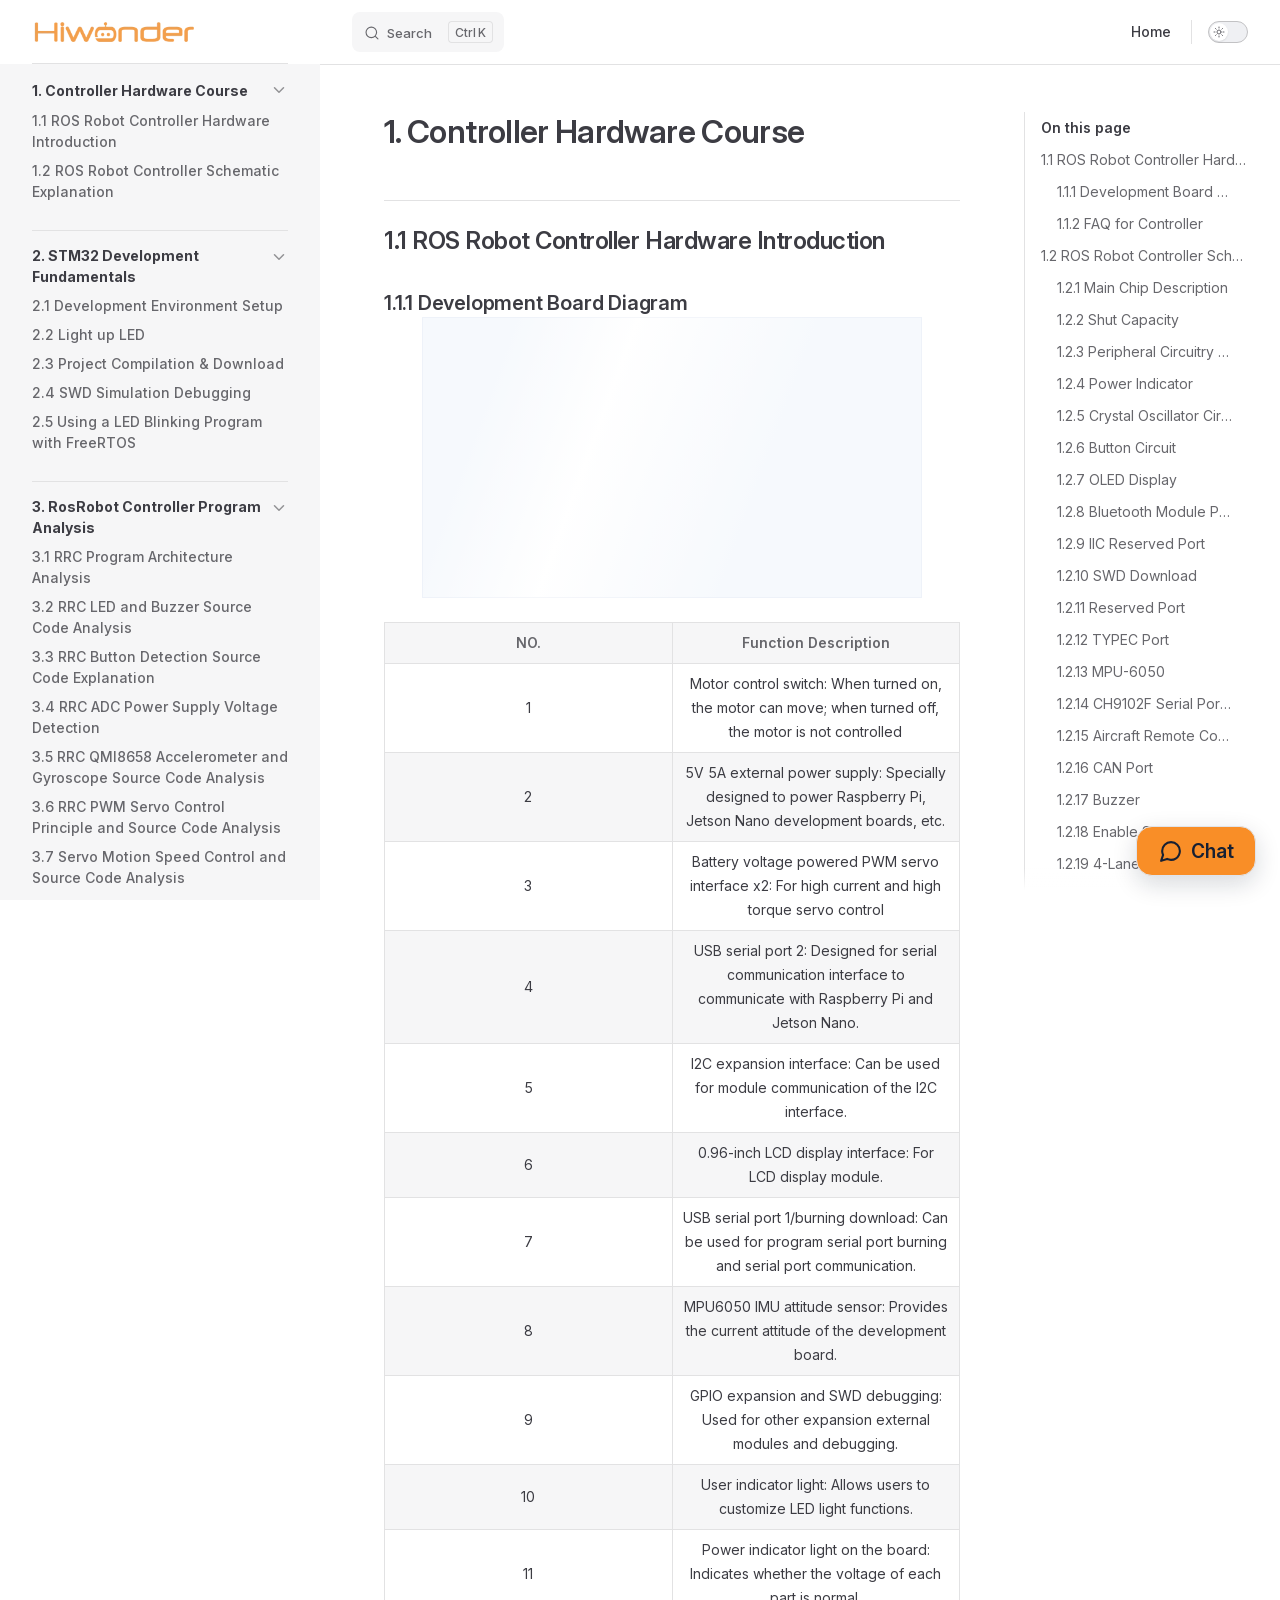
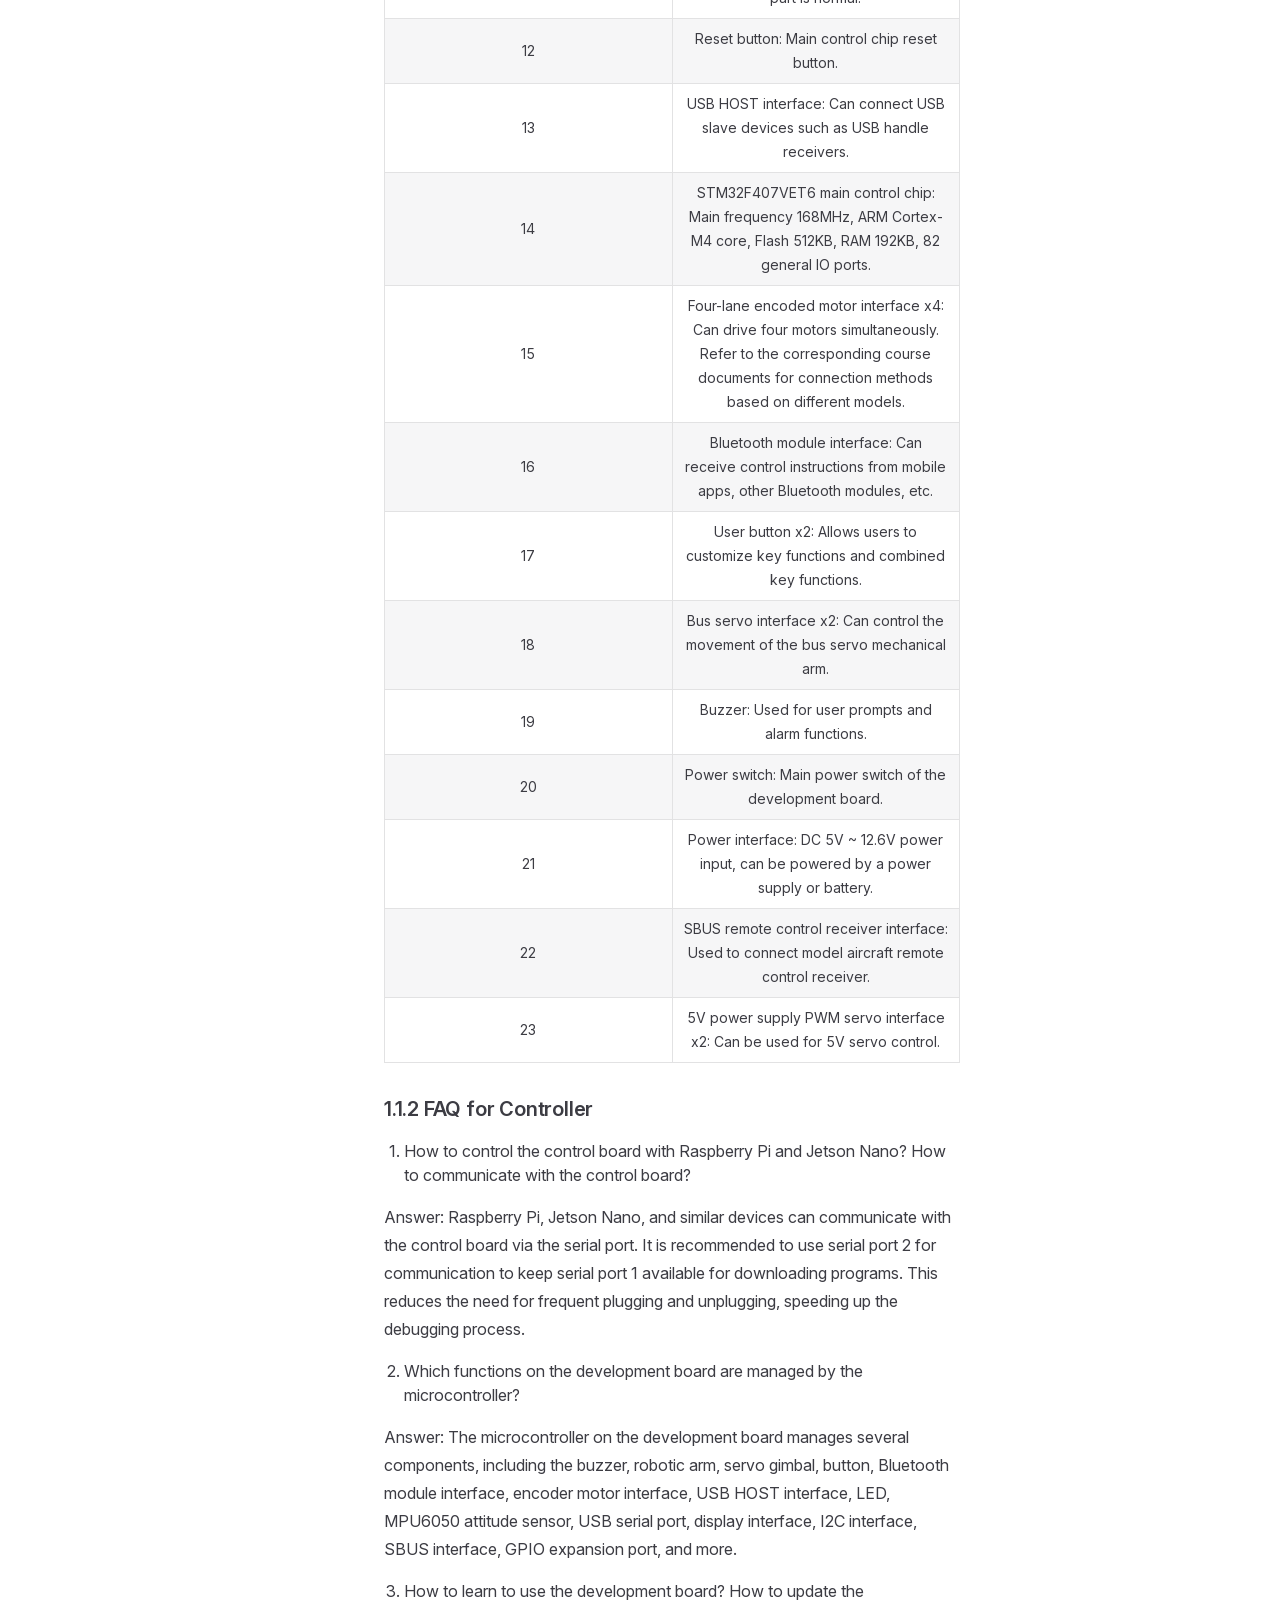
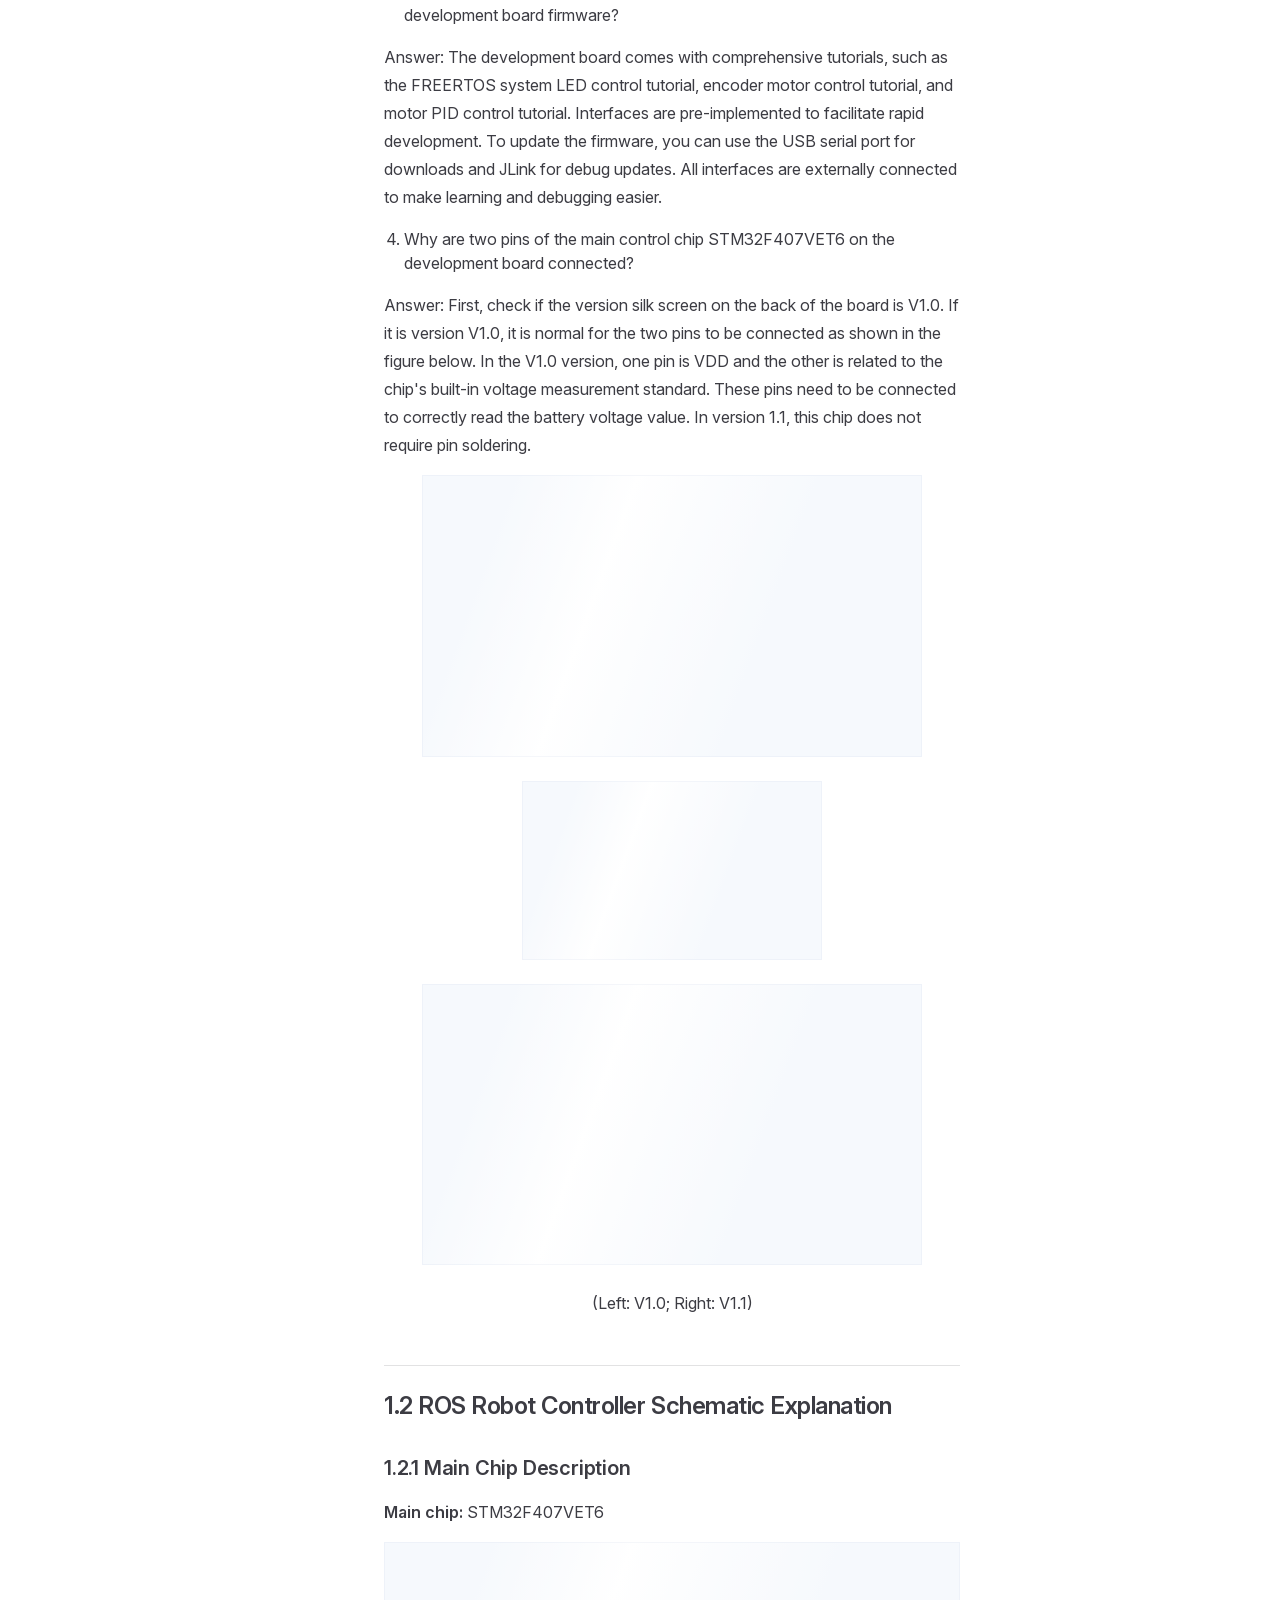
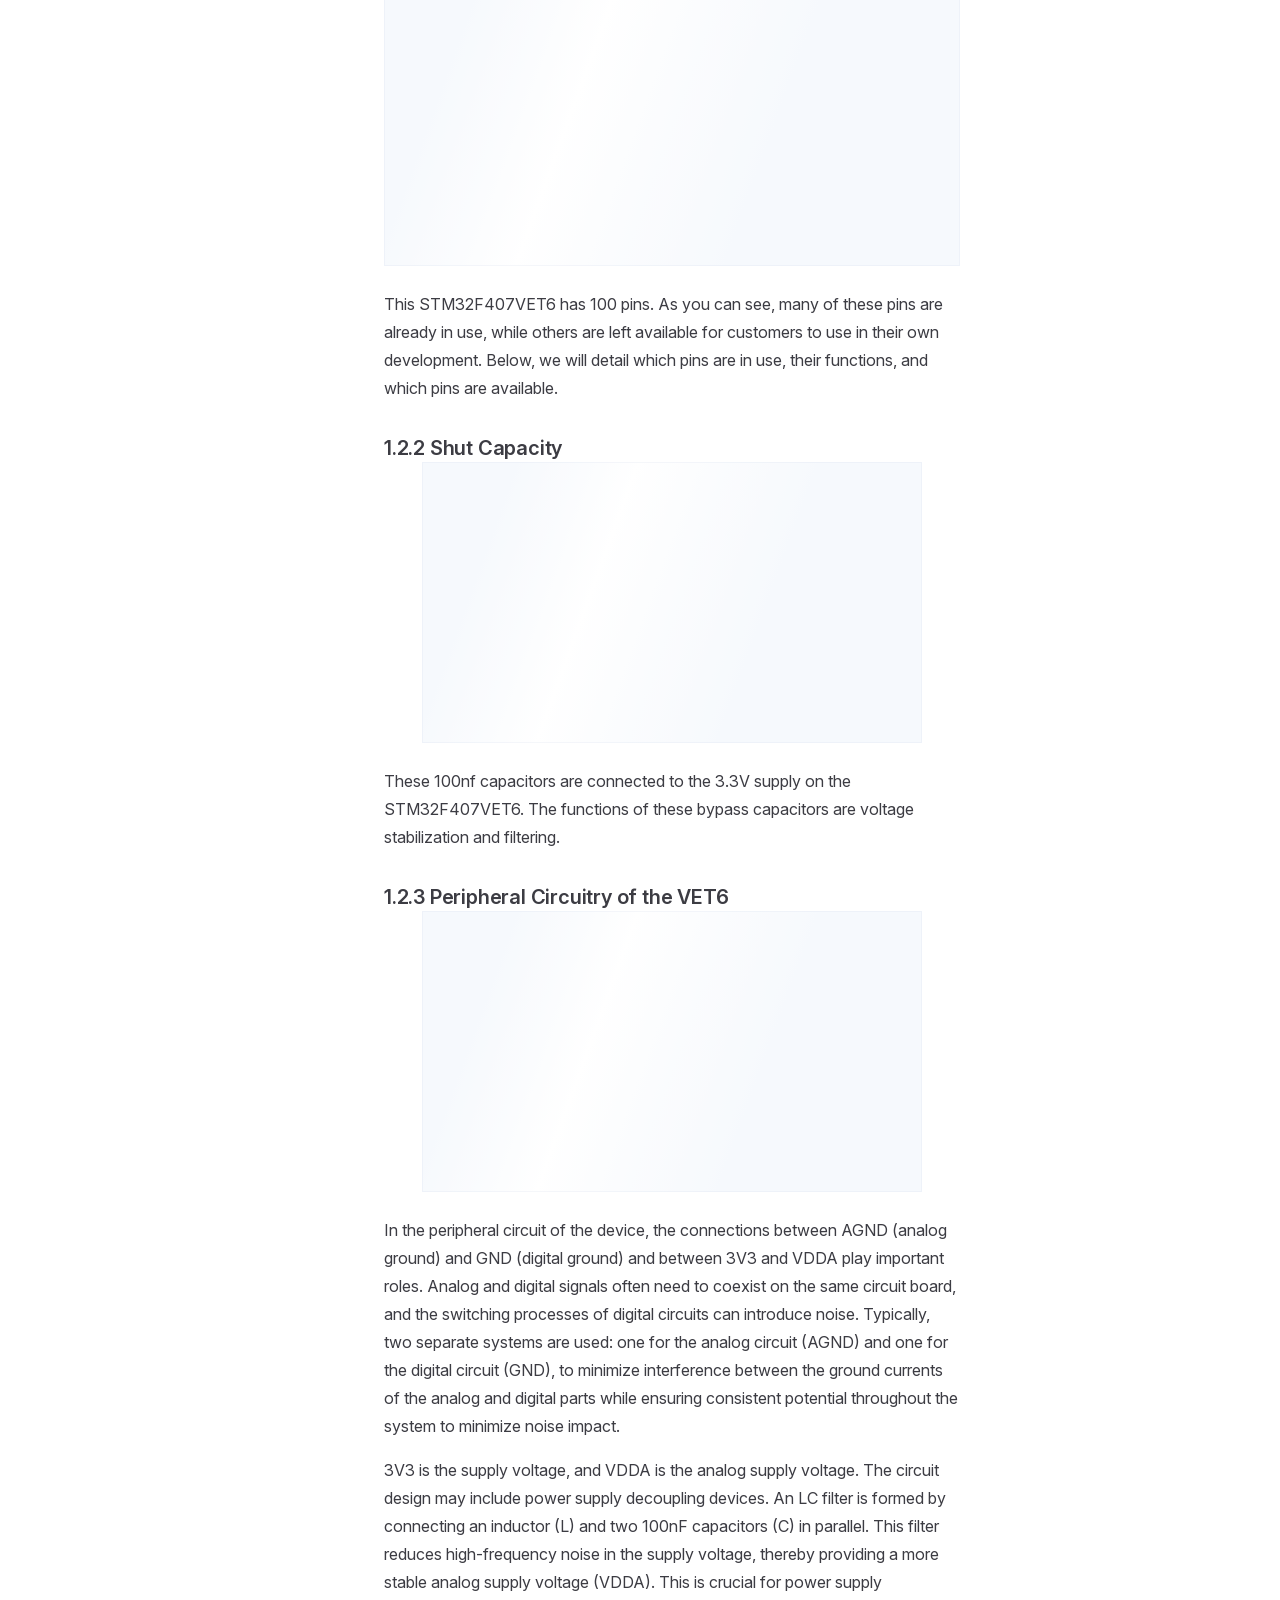
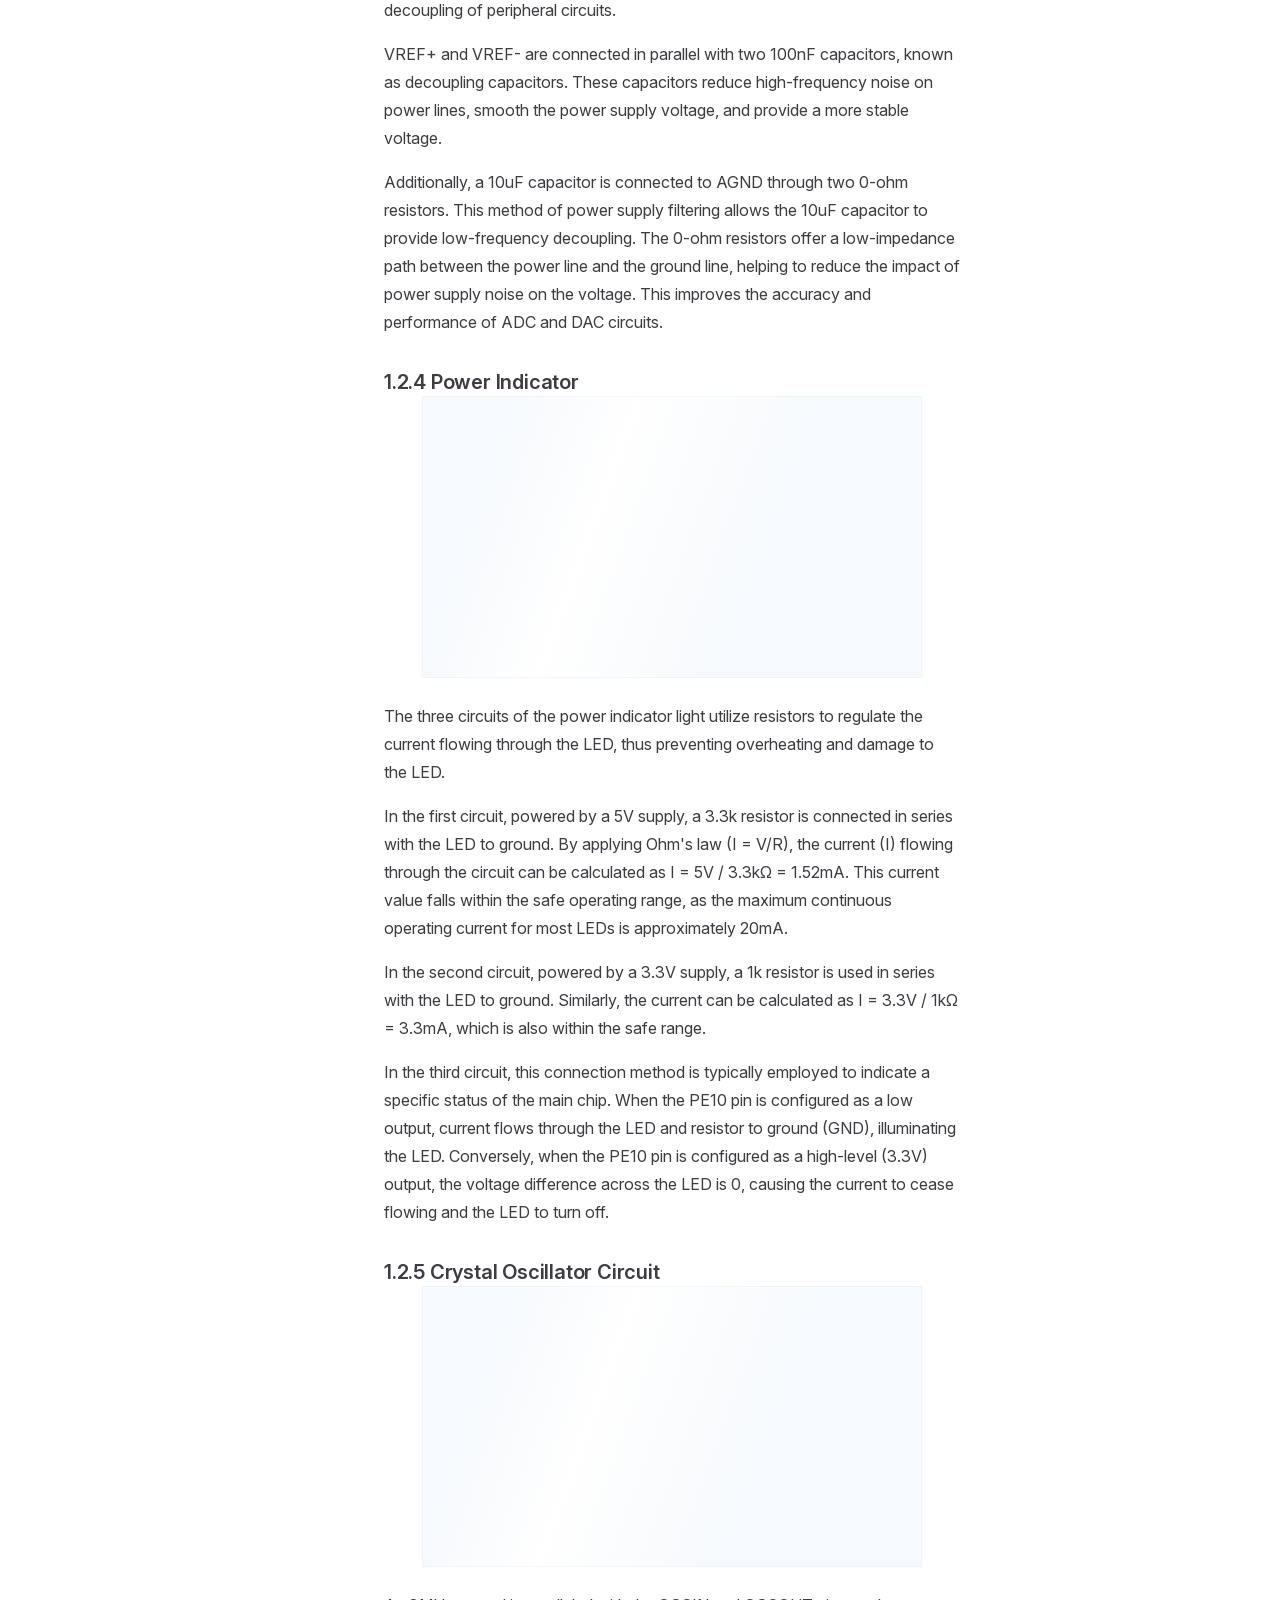
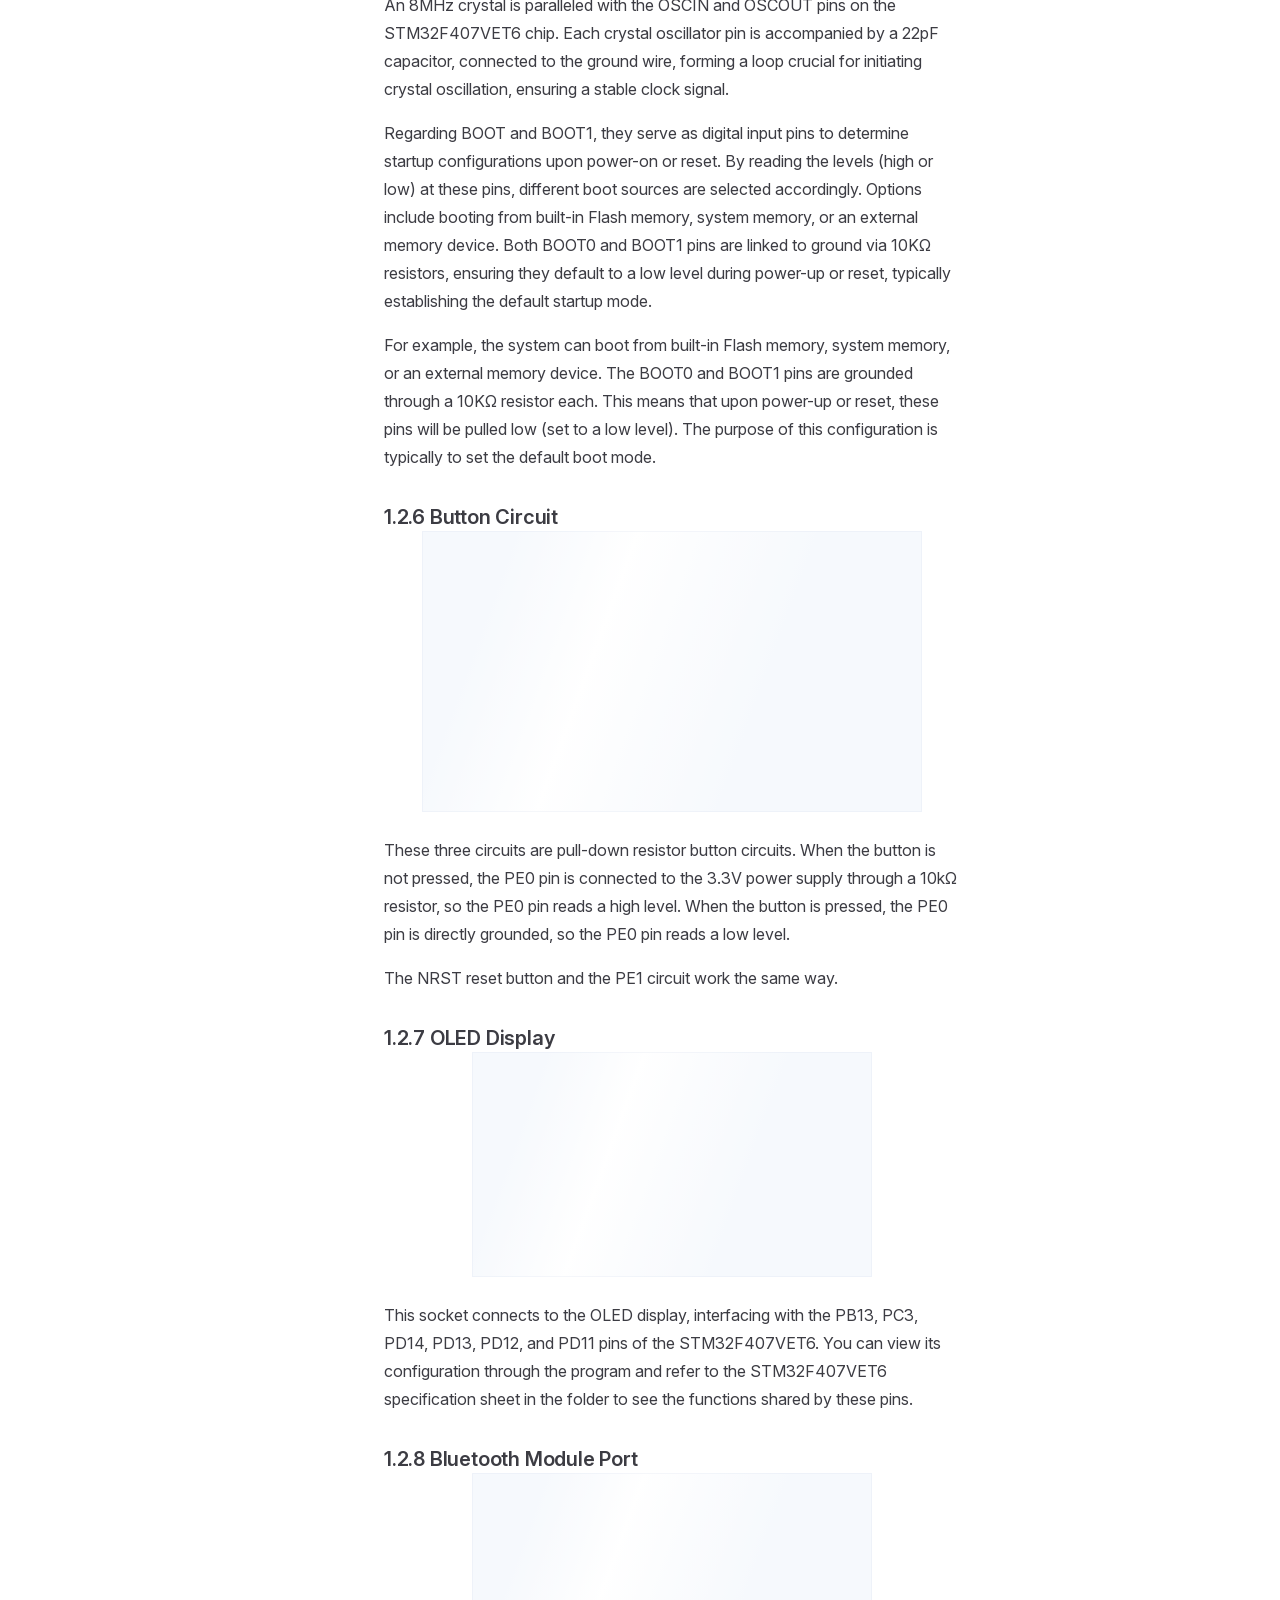
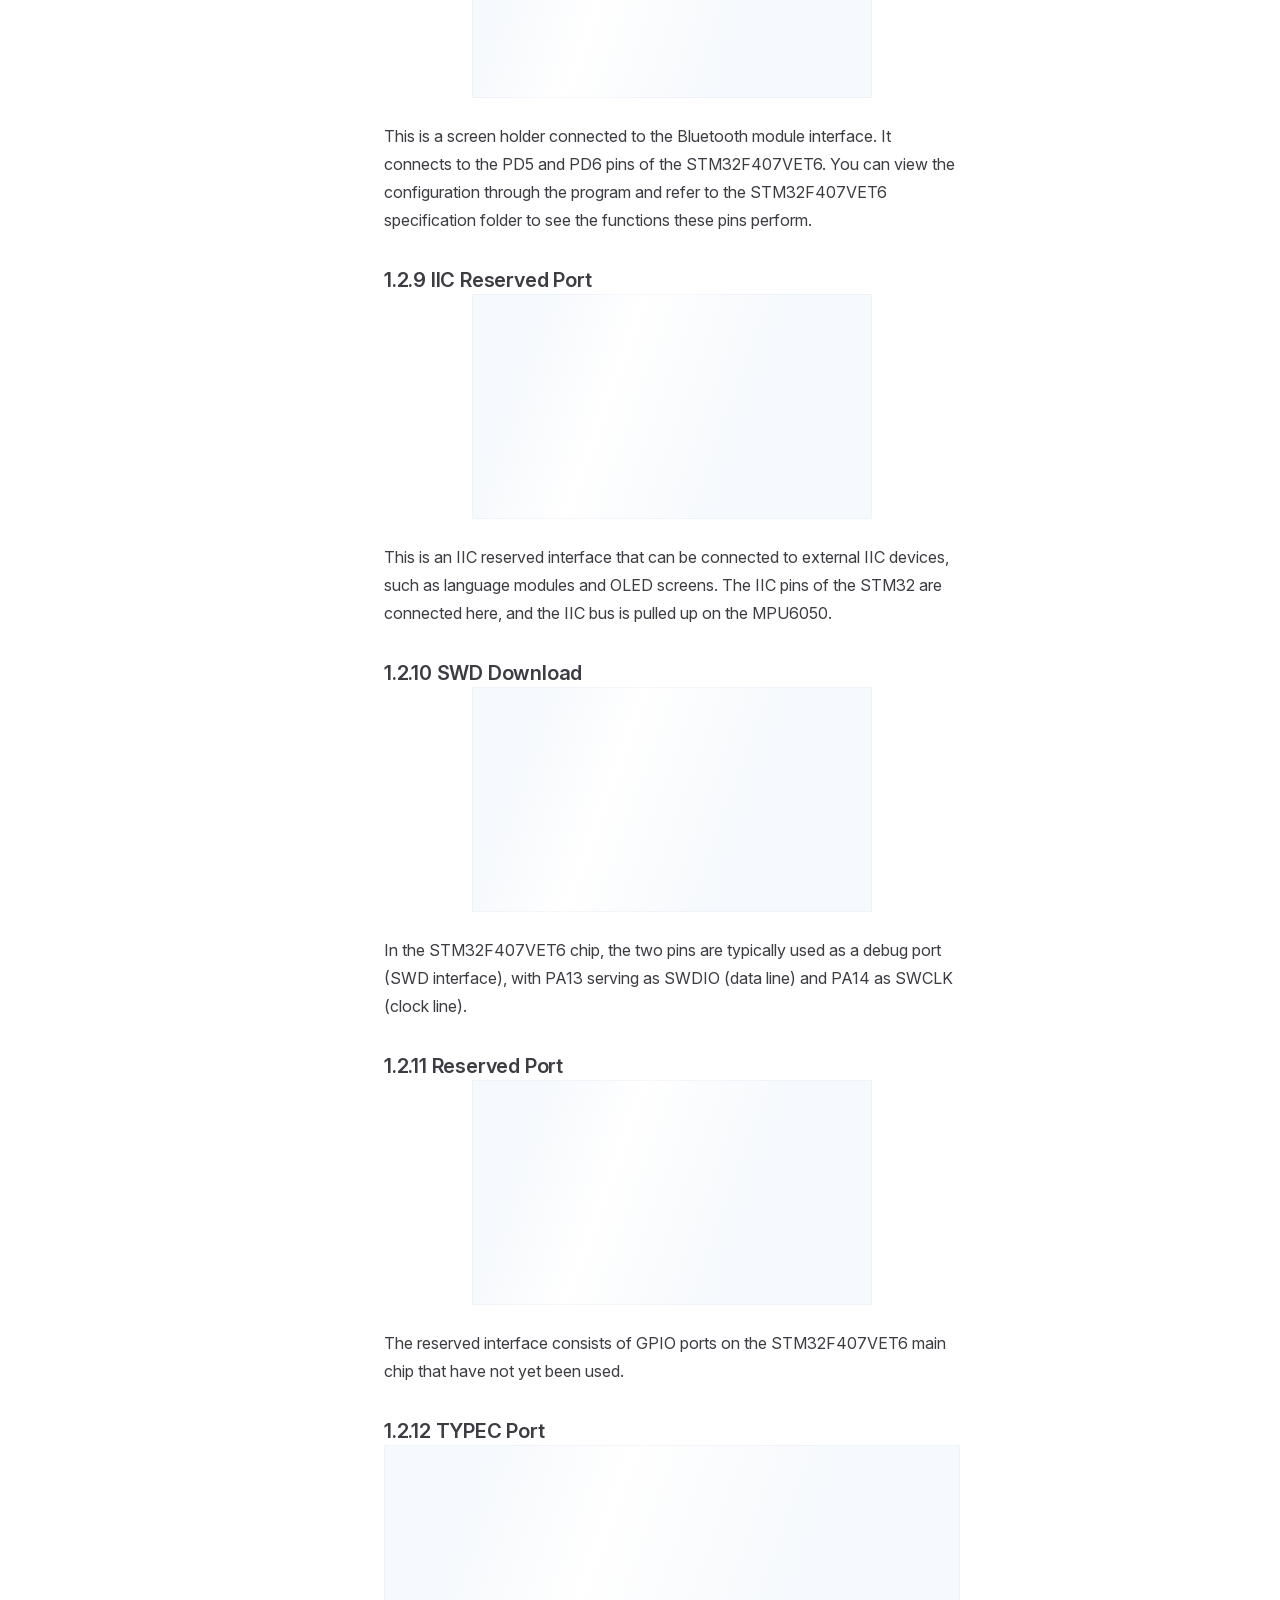
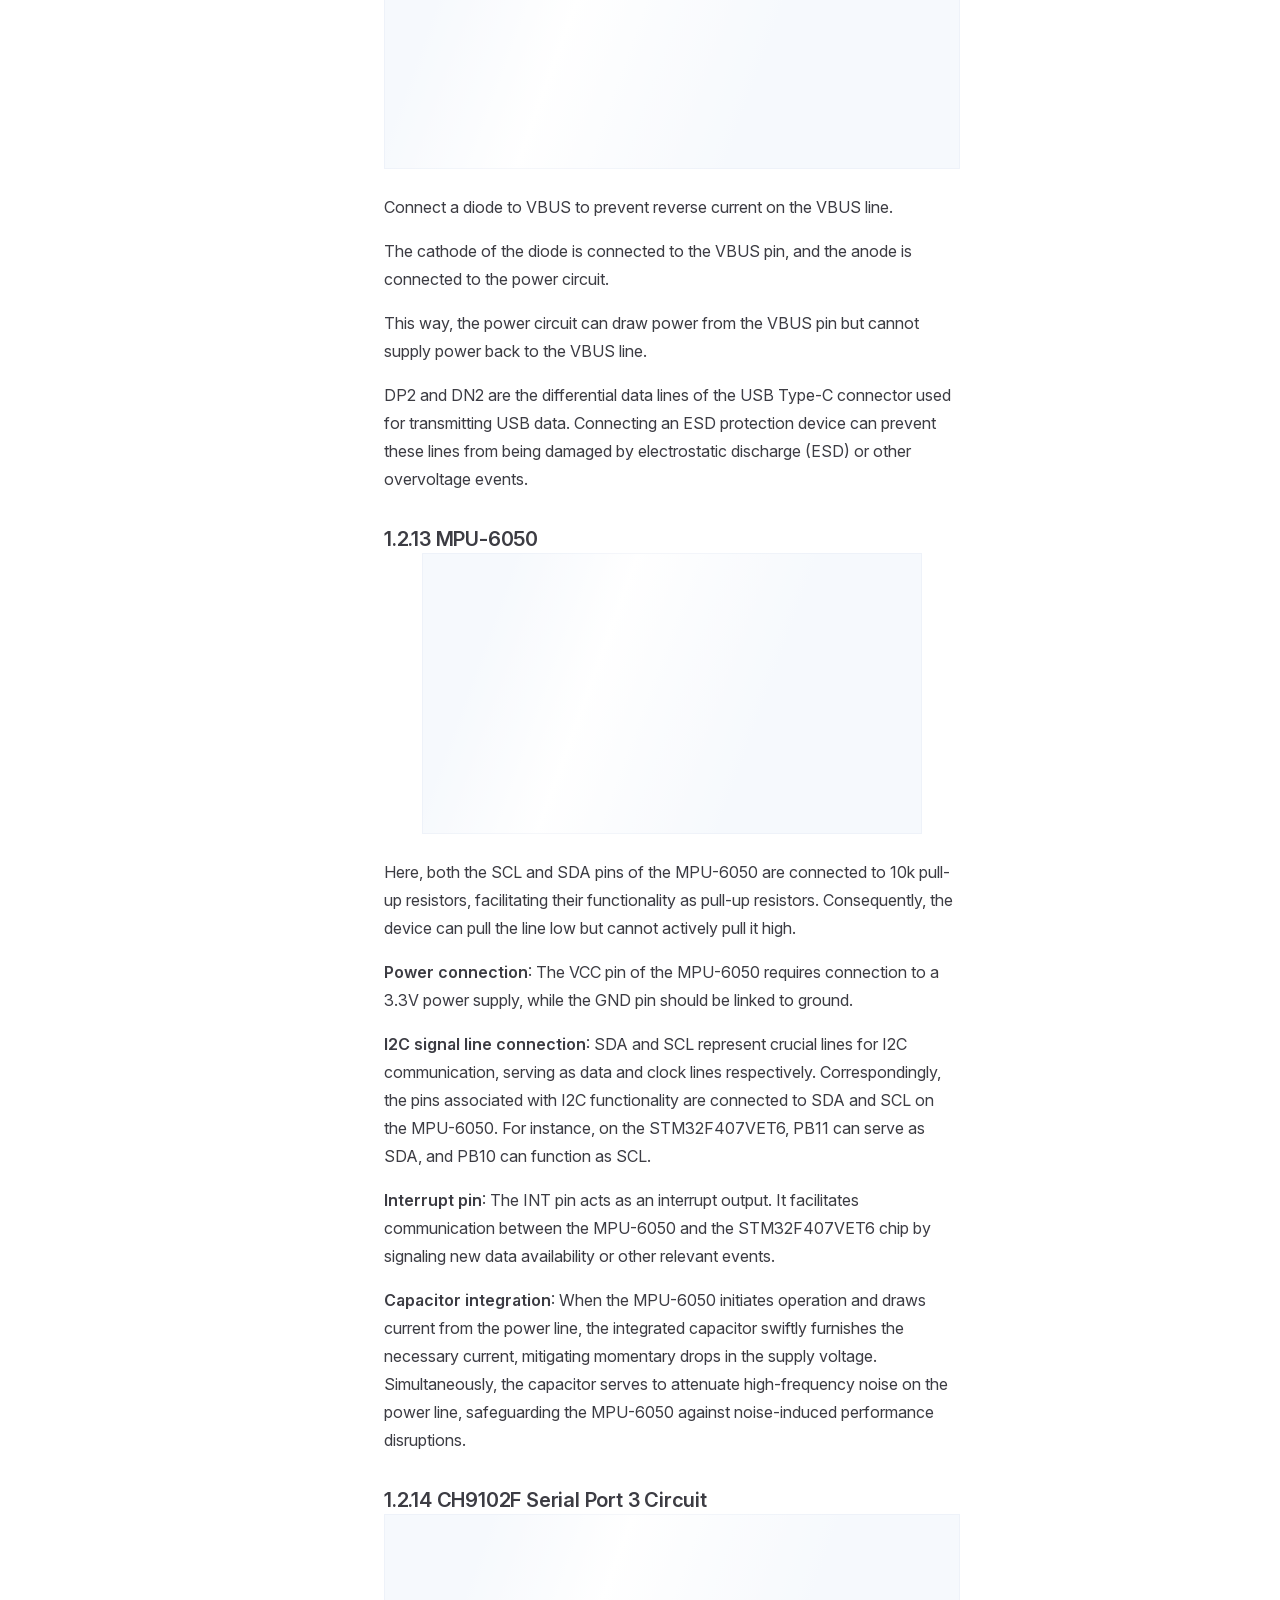
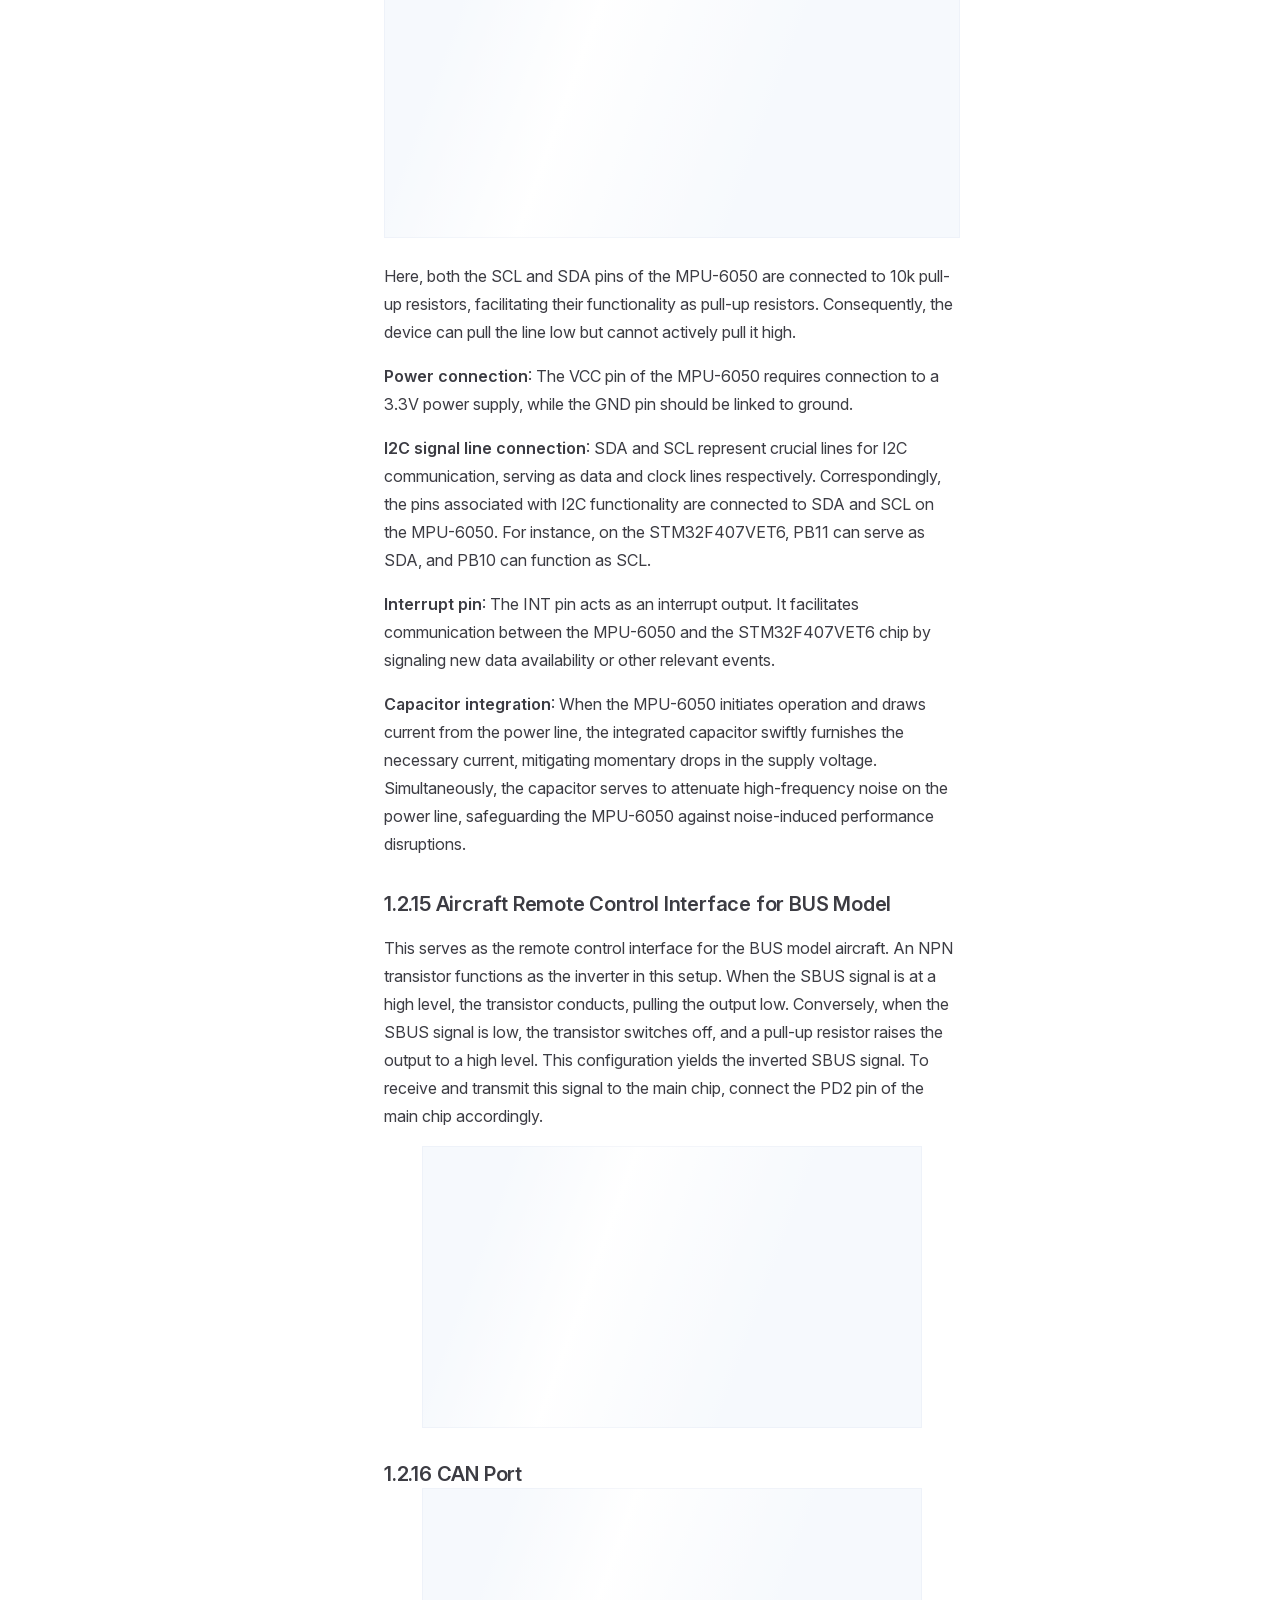
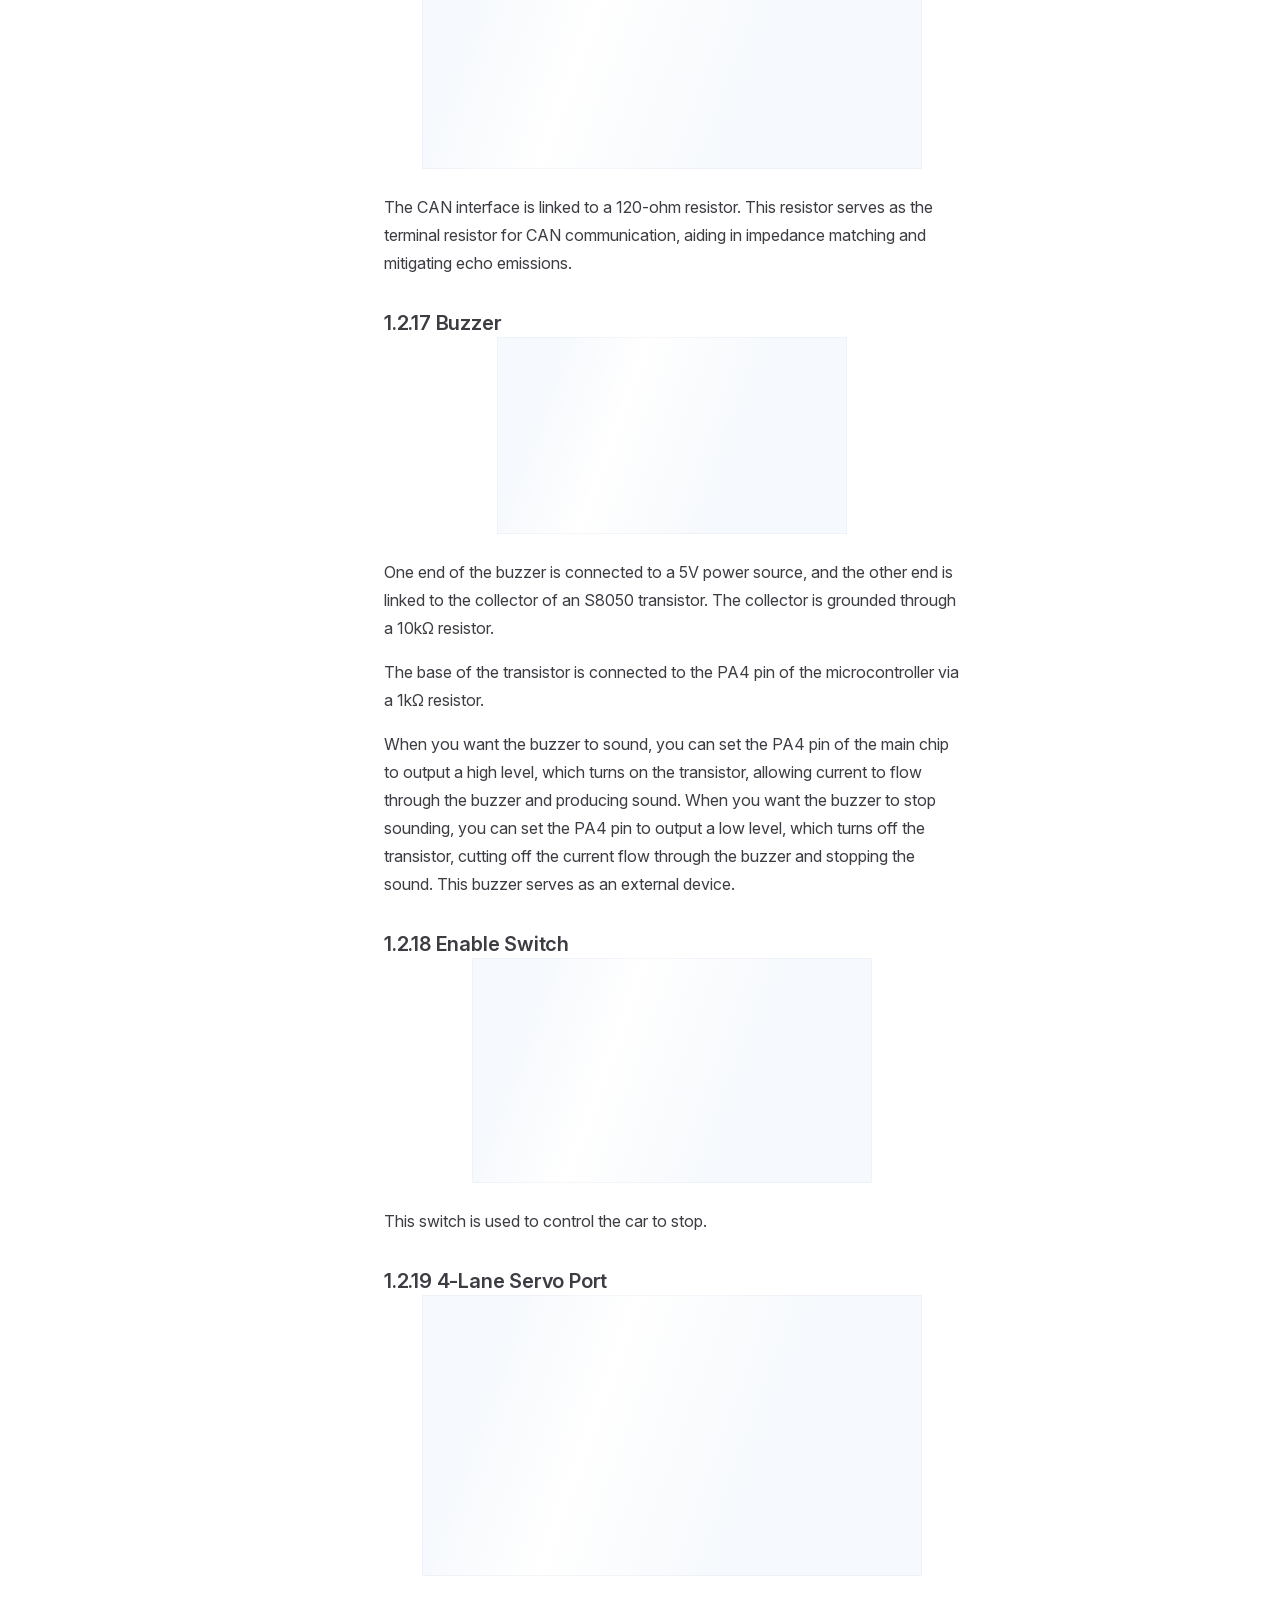
==== commit de87e7af: "内容修改" ====
--- a/projects/ROS-Robot-Control-Board/en/latest/index.html
+++ b/projects/ROS-Robot-Control-Board/en/latest/index.html
@@ -4,23 +4,23 @@
     <meta charset="utf-8">
     <meta name="viewport" content="width=device-width,initial-scale=1">
     <title>ROS-Robot-Control-Board Documentation</title>
-    <meta name="description" content="ROS-Robot-Control-Board robot documentation">
+    <meta name="description" content="ROS-Robot-Control-Board documentation">
     <meta name="generator" content="VitePress v1.6.4">
-    <link rel="preload stylesheet" href="/projects/ROS-Robot-Control-Board/en/latest/assets/style.CS1cNuKd.css" as="style">
+    <link rel="preload stylesheet" href="/projects/ROS-Robot-Control-Board/en/latest/assets/style.Ba9zZRKv.css" as="style">
     <link rel="preload stylesheet" href="/projects/ROS-Robot-Control-Board/en/latest/vp-icons.css" as="style">
     
-    <script type="module" src="/projects/ROS-Robot-Control-Board/en/latest/assets/app.mn31wVA7.js"></script>
+    <script type="module" src="/projects/ROS-Robot-Control-Board/en/latest/assets/app.DiRwMVM7.js"></script>
     <link rel="preload" href="/projects/ROS-Robot-Control-Board/en/latest/assets/inter-roman-latin.Di8DUHzh.woff2" as="font" type="font/woff2" crossorigin="">
-    <link rel="modulepreload" href="/projects/ROS-Robot-Control-Board/en/latest/assets/chunks/theme.LXEh1xEK.js">
-    <link rel="modulepreload" href="/projects/ROS-Robot-Control-Board/en/latest/assets/chunks/framework.DSlbkHhq.js">
-    <link rel="modulepreload" href="/projects/ROS-Robot-Control-Board/en/latest/assets/index.md.CrU2jI9N.lean.js">
+    <link rel="modulepreload" href="/projects/ROS-Robot-Control-Board/en/latest/assets/chunks/theme.CcC0c_pU.js">
+    <link rel="modulepreload" href="/projects/ROS-Robot-Control-Board/en/latest/assets/chunks/framework.DtQJQycD.js">
+    <link rel="modulepreload" href="/projects/ROS-Robot-Control-Board/en/latest/assets/index.md.7SZtf0OK.lean.js">
     <link rel="icon" href="/projects/ROS-Robot-Control-Board/en/latest/favicon.ico">
     <script id="check-dark-mode">(()=>{const e=localStorage.getItem("vitepress-theme-appearance")||"auto",a=window.matchMedia("(prefers-color-scheme: dark)").matches;(!e||e==="auto"?a:e==="dark")&&document.documentElement.classList.add("dark")})();</script>
     <script id="check-mac-os">document.documentElement.classList.toggle("mac",/Mac|iPhone|iPod|iPad/i.test(navigator.platform));</script>
   </head>
   <body>
-    <div id="app"><!--[--><div class="page-redirect" style="text-align:center;padding:100px 20px;"><p>Redirecting to content page...</p><p><a href="/projects/ROS-Robot-Control-Board/en/latest/docs/1_Controller_Hardware_Course.html" target="_self">If you are not redirected automatically, click here</a></p></div><!--[--><!----><!--]--><!----><!--]--></div>
-    <script>window.__VP_HASH_MAP__=JSON.parse("{\"docs_1_controller_hardware_course.md\":\"DLib_L9A\",\"docs_2_stm32_development_fundamentals.md\":\"C7Vuwtc5\",\"docs_3_rosrobot_controller_program_analysis.md\":\"CMXVCrWv\",\"docs_appendix.md\":\"xZ9-Pm3w\",\"docs_index.md\":\"BUlOxsq8\",\"index.md\":\"CrU2jI9N\"}");window.__VP_SITE_DATA__=JSON.parse("{\"lang\":\"en-US\",\"dir\":\"ltr\",\"title\":\"ROS-Robot-Control-Board Documentation\",\"description\":\"ROS-Robot-Control-Board robot documentation\",\"base\":\"/projects/ROS-Robot-Control-Board/en/latest/\",\"head\":[],\"router\":{\"prefetchLinks\":true},\"appearance\":true,\"themeConfig\":{\"siteTitle\":false,\"logo\":\"/e-logo.png\",\"outline\":[2,3],\"search\":{\"provider\":\"local\",\"options\":{\"translations\":{\"button\":{\"buttonText\":\"Search\",\"buttonAriaLabel\":\"Search\"},\"modal\":{\"searchBox\":{\"resetButtonTitle\":\"Clear search query\",\"resetButtonAriaLabel\":\"Clear search query\",\"cancelButtonText\":\"Cancel\",\"cancelButtonAriaLabel\":\"Cancel\"},\"startScreen\":{\"recentSearchTitle\":\"Recent Searches\",\"noRecentSearchText\":\"No recent searches\",\"suggestedQueryTitle\":\"Suggested Queries\"},\"noResultsScreen\":{\"noResultsText\":\"No results found for\",\"suggestedQueryText\":\"You can try searching for\",\"reportMissingResultsText\":\"Have any queries?\",\"reportMissingResultsLinkText\":\"Report here\"},\"footer\":{\"selectText\":\"to select\",\"navigateText\":\"to navigate\",\"closeText\":\"to close\"}}}}},\"nav\":[{\"text\":\"Home\",\"link\":\"https://www.hiwonder.net/\",\"target\":\"_self\"}],\"sidebar\":[{\"text\":\"1. Controller Hardware Course\",\"link\":\"/docs/1_Controller_Hardware_Course.html\",\"collapsed\":false,\"items\":[{\"text\":\"1.1 ROS Robot Controller Hardware Introduction\",\"link\":\"/docs/1_Controller_Hardware_Course.html#_1-1-ros-robot-controller-hardware-introduction\"},{\"text\":\"1.2 ROS Robot Controller Schematic Explanation\",\"link\":\"/docs/1_Controller_Hardware_Course.html#_1-2-ros-robot-controller-schematic-explanation\"}]},{\"text\":\"2. STM32 Development Fundamentals\",\"link\":\"/docs/2_STM32_Development_Fundamentals.html\",\"collapsed\":false,\"items\":[{\"text\":\"2.1 Development Environment Setup\",\"link\":\"/docs/2_STM32_Development_Fundamentals.html#_2-1-development-environment-setup\"},{\"text\":\"2.2 Light up LED\",\"link\":\"/docs/2_STM32_Development_Fundamentals.html#_2-2-light-up-led\"},{\"text\":\"2.3 Project Compilation & Download\",\"link\":\"/docs/2_STM32_Development_Fundamentals.html#_2-3-project-compilation-download\"},{\"text\":\"2.4 SWD Simulation Debugging\",\"link\":\"/docs/2_STM32_Development_Fundamentals.html#_2-4-swd-simulation-debugging\"},{\"text\":\"2.5 Using a LED Blinking Program with FreeRTOS\",\"link\":\"/docs/2_STM32_Development_Fundamentals.html#_2-5-using-a-led-blinking-program-with-freertos\"}]},{\"text\":\"3. RosRobot Controller Program Analysis\",\"link\":\"/docs/3_RosRobot_Controller_Program_Analysis.html\",\"collapsed\":false,\"items\":[{\"text\":\"3.1 RRC Program Architecture Analysis\",\"link\":\"/docs/3_RosRobot_Controller_Program_Analysis.html#_3-1-rrc-program-architecture-analysis\"},{\"text\":\"3.2 RRC LED and Buzzer Source Code Analysis\",\"link\":\"/docs/3_RosRobot_Controller_Program_Analysis.html#_3-2-rrc-led-and-buzzer-source-code-analysis\"},{\"text\":\"3.3 RRC Button Detection Source Code Explanation\",\"link\":\"/docs/3_RosRobot_Controller_Program_Analysis.html#_3-3-rrc-button-detection-source-code-explanation\"},{\"text\":\"3.4 RRC ADC Power Supply Voltage Detection\",\"link\":\"/docs/3_RosRobot_Controller_Program_Analysis.html#_3-4-rrc-adc-power-supply-voltage-detection\"},{\"text\":\"3.5 RRC QMI8658 Accelerometer and Gyroscope Source Code Analysis\",\"link\":\"/docs/3_RosRobot_Controller_Program_Analysis.html#_3-5-rrc-qmi8658-accelerometer-and-gyroscope-source-code-analysis\"},{\"text\":\"3.6 RRC PWM Servo Control Principle and Source Code Analysis\",\"link\":\"/docs/3_RosRobot_Controller_Program_Analysis.html#_3-6-rrc-pwm-servo-control-principle-and-source-code-analysis\"},{\"text\":\"3.7 Servo Motion Speed Control and Source Code Analysis\",\"link\":\"/docs/3_RosRobot_Controller_Program_Analysis.html#_3-7-servo-motion-speed-control-and-source-code-analysis\"},{\"text\":\"3.8 RRC Bus Servo Control and Source Code Analysis\",\"link\":\"/docs/3_RosRobot_Controller_Program_Analysis.html#_3-8-rrc-bus-servo-control-and-source-code-analysis\"},{\"text\":\"3.9 RRC Brushed DC Motor Program Analysis\",\"link\":\"/docs/3_RosRobot_Controller_Program_Analysis.html#_3-9-rrc-brushed-dc-motor-program-analysis\"},{\"text\":\"3.10 RRC DC Brushed Motor AB Quadrature Encoder Principles and Source Code Analysis\",\"link\":\"/docs/3_RosRobot_Controller_Program_Analysis.html#_3-10-rrc-dc-brushed-motor-ab-quadrature-encoder-principles-and-source-code-analysis\"},{\"text\":\"3.11 RRC DC Brushed Motor PID Control and Source Code Analysis\",\"link\":\"/docs/3_RosRobot_Controller_Program_Analysis.html#_3-11-rrc-dc-brushed-motor-pid-control-and-source-code-analysis\"},{\"text\":\"3.12 RRC PS2 Controller USB Receiver Signal Processing Explanation and Source Code Analysis\",\"link\":\"/docs/3_RosRobot_Controller_Program_Analysis.html#_3-12-rrc-ps2-controller-usb-receiver-signal-processing-explanation-and-source-code-analysis\"},{\"text\":\"3.13 RRC Flight Control SBUS Reception Principle and Source Code Analysis\",\"link\":\"/docs/3_RosRobot_Controller_Program_Analysis.html#_3-13-rrc-flight-control-sbus-reception-principle-and-source-code-analysis\"},{\"text\":\"3.14 RRC Communication Protocol with the Host Computer Analysis\",\"link\":\"/docs/3_RosRobot_Controller_Program_Analysis.html#_3-14-rrc-communication-protocol-with-the-host-computer-analysis\"},{\"text\":\"3.15 RRC Communication with the Host Computer - Sending Processing Source Code Analysis\",\"link\":\"/docs/3_RosRobot_Controller_Program_Analysis.html#_3-15-rrc-communication-with-the-host-computer-sending-processing-source-code-analysis\"},{\"text\":\"3.16 RRC and Host Computer Communication Receiving Processing Source Code Analysis\",\"link\":\"/docs/3_RosRobot_Controller_Program_Analysis.html#_3-16-rrc-and-host-computer-communication-receiving-processing-source-code-analysis\"},{\"text\":\"3.17 RRC Bluetooth Control Reception and Processing Source Code Analysis\",\"link\":\"/docs/3_RosRobot_Controller_Program_Analysis.html#_3-17-rrc-bluetooth-control-reception-and-processing-source-code-analysis\"},{\"text\":\"3.18 RCC SPI LCD Screen Driver Principles and Source Code Analysis\",\"link\":\"/docs/3_RosRobot_Controller_Program_Analysis.html#_3-18-rcc-spi-lcd-screen-driver-principles-and-source-code-analysis\"},{\"text\":\"3.19 RCC LVGL Introduction and Source Code Analysis\",\"link\":\"/docs/3_RosRobot_Controller_Program_Analysis.html#_3-19-rcc-lvgl-introduction-and-source-code-analysis\"},{\"text\":\"3.20 Introduction and Use of GUI Guider Interface Development Tool\",\"link\":\"/docs/3_RosRobot_Controller_Program_Analysis.html#_3-20-introduction-and-use-of-gui-guider-interface-development-tool\"},{\"text\":\"3.21 RCC LCD Screen System Status Display Source Code Analysis\",\"link\":\"/docs/3_RosRobot_Controller_Program_Analysis.html#_3-21-rcc-lcd-screen-system-status-display-source-code-analysis\"}]},{\"text\":\"Appendix\",\"link\":\"/docs/Appendix.html\",\"collapsed\":false,\"items\":[]}]},\"locales\":{},\"scrollOffset\":134,\"cleanUrls\":false}");</script>
+    <div id="app"><!--[--><div class="page-redirect" style="text-align:center;padding:100px 20px;"><p>Redirecting to content page...</p><p><a href="/projects/ROS-Robot-Control-Board/en/latest/docs/1_Controller_Hardware_Course.html" target="_self">If you are not redirected automatically, click here</a></p></div><!--[--><!----><!--]--><!----><div class="feedback-widget"><!----><button class="feedback-widget__trigger" type="button" aria-expanded="false" aria-label="Open feedback form"><span class="feedback-widget__icon" aria-hidden="true"><svg viewBox="0 0 24 24" focusable="false"><path d="M21 11.5a8.4 8.4 0 0 1-.9 3.8 8.5 8.5 0 0 1-7.6 4.7 8.4 8.4 0 0 1-3.8-.9L3 21l1.9-5.7A8.4 8.4 0 0 1 4 11.5 8.5 8.5 0 0 1 12.5 3 8.5 8.5 0 0 1 21 11.5Z"></path></svg></span><span>Chat</span></button></div><!--]--></div>
+    <script>window.__VP_HASH_MAP__=JSON.parse("{\"docs_1_controller_hardware_course.md\":\"B8cVGu6d\",\"docs_2_stm32_development_fundamentals.md\":\"Do01DqTM\",\"docs_3_rosrobot_controller_program_analysis.md\":\"D84nOoOT\",\"docs_appendix.md\":\"UAodsn3W\",\"docs_index.md\":\"Dm2wVIpj\",\"index.md\":\"7SZtf0OK\"}");window.__VP_SITE_DATA__=JSON.parse("{\"lang\":\"en-US\",\"dir\":\"ltr\",\"title\":\"ROS-Robot-Control-Board Documentation\",\"description\":\"ROS-Robot-Control-Board documentation\",\"base\":\"/projects/ROS-Robot-Control-Board/en/latest/\",\"head\":[],\"router\":{\"prefetchLinks\":true},\"appearance\":true,\"themeConfig\":{\"siteTitle\":false,\"logo\":\"/e-logo.webp\",\"outline\":[2,3],\"search\":{\"provider\":\"local\",\"options\":{\"translations\":{\"button\":{\"buttonText\":\"Search\",\"buttonAriaLabel\":\"Search\"},\"modal\":{\"searchBox\":{\"resetButtonTitle\":\"Clear search query\",\"resetButtonAriaLabel\":\"Clear search query\",\"cancelButtonText\":\"Cancel\",\"cancelButtonAriaLabel\":\"Cancel\"},\"startScreen\":{\"recentSearchTitle\":\"Recent Searches\",\"noRecentSearchText\":\"No recent searches\",\"suggestedQueryTitle\":\"Suggested Queries\"},\"noResultsScreen\":{\"noResultsText\":\"No results found for\",\"suggestedQueryText\":\"You can try searching for\",\"reportMissingResultsText\":\"Have any queries?\",\"reportMissingResultsLinkText\":\"Report here\"},\"footer\":{\"selectText\":\"to select\",\"navigateText\":\"to navigate\",\"closeText\":\"to close\"}}}}},\"nav\":[{\"text\":\"Home\",\"link\":\"https://www.hiwonder.net/\",\"target\":\"_self\"}],\"sidebar\":[{\"text\":\"1. Controller Hardware Course\",\"link\":\"/docs/1_Controller_Hardware_Course.html\",\"collapsed\":false,\"items\":[{\"text\":\"1.1 ROS Robot Controller Hardware Introduction\",\"link\":\"/docs/1_Controller_Hardware_Course.html#_1-1-ros-robot-controller-hardware-introduction\"},{\"text\":\"1.2 ROS Robot Controller Schematic Explanation\",\"link\":\"/docs/1_Controller_Hardware_Course.html#_1-2-ros-robot-controller-schematic-explanation\"}]},{\"text\":\"2. STM32 Development Fundamentals\",\"link\":\"/docs/2_STM32_Development_Fundamentals.html\",\"collapsed\":false,\"items\":[{\"text\":\"2.1 Development Environment Setup\",\"link\":\"/docs/2_STM32_Development_Fundamentals.html#_2-1-development-environment-setup\"},{\"text\":\"2.2 Light up LED\",\"link\":\"/docs/2_STM32_Development_Fundamentals.html#_2-2-light-up-led\"},{\"text\":\"2.3 Project Compilation & Download\",\"link\":\"/docs/2_STM32_Development_Fundamentals.html#_2-3-project-compilation-download\"},{\"text\":\"2.4 SWD Simulation Debugging\",\"link\":\"/docs/2_STM32_Development_Fundamentals.html#_2-4-swd-simulation-debugging\"},{\"text\":\"2.5 Using a LED Blinking Program with FreeRTOS\",\"link\":\"/docs/2_STM32_Development_Fundamentals.html#_2-5-using-a-led-blinking-program-with-freertos\"}]},{\"text\":\"3. RosRobot Controller Program Analysis\",\"link\":\"/docs/3_RosRobot_Controller_Program_Analysis.html\",\"collapsed\":false,\"items\":[{\"text\":\"3.1 RRC Program Architecture Analysis\",\"link\":\"/docs/3_RosRobot_Controller_Program_Analysis.html#_3-1-rrc-program-architecture-analysis\"},{\"text\":\"3.2 RRC LED and Buzzer Source Code Analysis\",\"link\":\"/docs/3_RosRobot_Controller_Program_Analysis.html#_3-2-rrc-led-and-buzzer-source-code-analysis\"},{\"text\":\"3.3 RRC Button Detection Source Code Explanation\",\"link\":\"/docs/3_RosRobot_Controller_Program_Analysis.html#_3-3-rrc-button-detection-source-code-explanation\"},{\"text\":\"3.4 RRC ADC Power Supply Voltage Detection\",\"link\":\"/docs/3_RosRobot_Controller_Program_Analysis.html#_3-4-rrc-adc-power-supply-voltage-detection\"},{\"text\":\"3.5 RRC QMI8658 Accelerometer and Gyroscope Source Code Analysis\",\"link\":\"/docs/3_RosRobot_Controller_Program_Analysis.html#_3-5-rrc-qmi8658-accelerometer-and-gyroscope-source-code-analysis\"},{\"text\":\"3.6 RRC PWM Servo Control Principle and Source Code Analysis\",\"link\":\"/docs/3_RosRobot_Controller_Program_Analysis.html#_3-6-rrc-pwm-servo-control-principle-and-source-code-analysis\"},{\"text\":\"3.7 Servo Motion Speed Control and Source Code Analysis\",\"link\":\"/docs/3_RosRobot_Controller_Program_Analysis.html#_3-7-servo-motion-speed-control-and-source-code-analysis\"},{\"text\":\"3.8 RRC Bus Servo Control and Source Code Analysis\",\"link\":\"/docs/3_RosRobot_Controller_Program_Analysis.html#_3-8-rrc-bus-servo-control-and-source-code-analysis\"},{\"text\":\"3.9 RRC Brushed DC Motor Program Analysis\",\"link\":\"/docs/3_RosRobot_Controller_Program_Analysis.html#_3-9-rrc-brushed-dc-motor-program-analysis\"},{\"text\":\"3.10 RRC DC Brushed Motor AB Quadrature Encoder Principles and Source Code Analysis\",\"link\":\"/docs/3_RosRobot_Controller_Program_Analysis.html#_3-10-rrc-dc-brushed-motor-ab-quadrature-encoder-principles-and-source-code-analysis\"},{\"text\":\"3.11 RRC DC Brushed Motor PID Control and Source Code Analysis\",\"link\":\"/docs/3_RosRobot_Controller_Program_Analysis.html#_3-11-rrc-dc-brushed-motor-pid-control-and-source-code-analysis\"},{\"text\":\"3.12 RRC PS2 Controller USB Receiver Signal Processing Explanation and Source Code Analysis\",\"link\":\"/docs/3_RosRobot_Controller_Program_Analysis.html#_3-12-rrc-ps2-controller-usb-receiver-signal-processing-explanation-and-source-code-analysis\"},{\"text\":\"3.13 RRC Flight Control SBUS Reception Principle and Source Code Analysis\",\"link\":\"/docs/3_RosRobot_Controller_Program_Analysis.html#_3-13-rrc-flight-control-sbus-reception-principle-and-source-code-analysis\"},{\"text\":\"3.14 RRC Communication Protocol with the Host Computer Analysis\",\"link\":\"/docs/3_RosRobot_Controller_Program_Analysis.html#_3-14-rrc-communication-protocol-with-the-host-computer-analysis\"},{\"text\":\"3.15 RRC Communication with the Host Computer - Sending Processing Source Code Analysis\",\"link\":\"/docs/3_RosRobot_Controller_Program_Analysis.html#_3-15-rrc-communication-with-the-host-computer-sending-processing-source-code-analysis\"},{\"text\":\"3.16 RRC and Host Computer Communication Receiving Processing Source Code Analysis\",\"link\":\"/docs/3_RosRobot_Controller_Program_Analysis.html#_3-16-rrc-and-host-computer-communication-receiving-processing-source-code-analysis\"},{\"text\":\"3.17 RRC Bluetooth Control Reception and Processing Source Code Analysis\",\"link\":\"/docs/3_RosRobot_Controller_Program_Analysis.html#_3-17-rrc-bluetooth-control-reception-and-processing-source-code-analysis\"},{\"text\":\"3.18 RCC SPI LCD Screen Driver Principles and Source Code Analysis\",\"link\":\"/docs/3_RosRobot_Controller_Program_Analysis.html#_3-18-rcc-spi-lcd-screen-driver-principles-and-source-code-analysis\"},{\"text\":\"3.19 RCC LVGL Introduction and Source Code Analysis\",\"link\":\"/docs/3_RosRobot_Controller_Program_Analysis.html#_3-19-rcc-lvgl-introduction-and-source-code-analysis\"},{\"text\":\"3.20 Introduction and Use of GUI Guider Interface Development Tool\",\"link\":\"/docs/3_RosRobot_Controller_Program_Analysis.html#_3-20-introduction-and-use-of-gui-guider-interface-development-tool\"},{\"text\":\"3.21 RCC LCD Screen System Status Display Source Code Analysis\",\"link\":\"/docs/3_RosRobot_Controller_Program_Analysis.html#_3-21-rcc-lcd-screen-system-status-display-source-code-analysis\"}]},{\"text\":\"Appendix\",\"link\":\"/docs/Appendix.html\",\"collapsed\":false,\"items\":[]}]},\"locales\":{},\"scrollOffset\":134,\"cleanUrls\":false}");</script>
     
   </body>
 </html>
--- a/projects/ROS-Robot-Control-Board/en/latest/assets/style.Ba9zZRKv.css
+++ b/projects/ROS-Robot-Control-Board/en/latest/assets/style.Ba9zZRKv.css
@@ -0,0 +1 @@
+@font-face{font-family:Inter;font-style:normal;font-weight:100 900;font-display:swap;src:url(/projects/ROS-Robot-Control-Board/en/latest/assets/inter-roman-cyrillic-ext.BBPuwvHQ.woff2) format("woff2");unicode-range:U+0460-052F,U+1C80-1C88,U+20B4,U+2DE0-2DFF,U+A640-A69F,U+FE2E-FE2F}@font-face{font-family:Inter;font-style:normal;font-weight:100 900;font-display:swap;src:url(/projects/ROS-Robot-Control-Board/en/latest/assets/inter-roman-cyrillic.C5lxZ8CY.woff2) format("woff2");unicode-range:U+0301,U+0400-045F,U+0490-0491,U+04B0-04B1,U+2116}@font-face{font-family:Inter;font-style:normal;font-weight:100 900;font-display:swap;src:url(/projects/ROS-Robot-Control-Board/en/latest/assets/inter-roman-greek-ext.CqjqNYQ-.woff2) format("woff2");unicode-range:U+1F00-1FFF}@font-face{font-family:Inter;font-style:normal;font-weight:100 900;font-display:swap;src:url(/projects/ROS-Robot-Control-Board/en/latest/assets/inter-roman-greek.BBVDIX6e.woff2) format("woff2");unicode-range:U+0370-0377,U+037A-037F,U+0384-038A,U+038C,U+038E-03A1,U+03A3-03FF}@font-face{font-family:Inter;font-style:normal;font-weight:100 900;font-display:swap;src:url(/projects/ROS-Robot-Control-Board/en/latest/assets/inter-roman-vietnamese.BjW4sHH5.woff2) format("woff2");unicode-range:U+0102-0103,U+0110-0111,U+0128-0129,U+0168-0169,U+01A0-01A1,U+01AF-01B0,U+0300-0301,U+0303-0304,U+0308-0309,U+0323,U+0329,U+1EA0-1EF9,U+20AB}@font-face{font-family:Inter;font-style:normal;font-weight:100 900;font-display:swap;src:url(/projects/ROS-Robot-Control-Board/en/latest/assets/inter-roman-latin-ext.4ZJIpNVo.woff2) format("woff2");unicode-range:U+0100-02AF,U+0304,U+0308,U+0329,U+1E00-1E9F,U+1EF2-1EFF,U+2020,U+20A0-20AB,U+20AD-20C0,U+2113,U+2C60-2C7F,U+A720-A7FF}@font-face{font-family:Inter;font-style:normal;font-weight:100 900;font-display:swap;src:url(/projects/ROS-Robot-Control-Board/en/latest/assets/inter-roman-latin.Di8DUHzh.woff2) format("woff2");unicode-range:U+0000-00FF,U+0131,U+0152-0153,U+02BB-02BC,U+02C6,U+02DA,U+02DC,U+0304,U+0308,U+0329,U+2000-206F,U+2074,U+20AC,U+2122,U+2191,U+2193,U+2212,U+2215,U+FEFF,U+FFFD}@font-face{font-family:Inter;font-style:italic;font-weight:100 900;font-display:swap;src:url(/projects/ROS-Robot-Control-Board/en/latest/assets/inter-italic-cyrillic-ext.r48I6akx.woff2) format("woff2");unicode-range:U+0460-052F,U+1C80-1C88,U+20B4,U+2DE0-2DFF,U+A640-A69F,U+FE2E-FE2F}@font-face{font-family:Inter;font-style:italic;font-weight:100 900;font-display:swap;src:url(/projects/ROS-Robot-Control-Board/en/latest/assets/inter-italic-cyrillic.By2_1cv3.woff2) format("woff2");unicode-range:U+0301,U+0400-045F,U+0490-0491,U+04B0-04B1,U+2116}@font-face{font-family:Inter;font-style:italic;font-weight:100 900;font-display:swap;src:url(/projects/ROS-Robot-Control-Board/en/latest/assets/inter-italic-greek-ext.1u6EdAuj.woff2) format("woff2");unicode-range:U+1F00-1FFF}@font-face{font-family:Inter;font-style:italic;font-weight:100 900;font-display:swap;src:url(/projects/ROS-Robot-Control-Board/en/latest/assets/inter-italic-greek.DJ8dCoTZ.woff2) format("woff2");unicode-range:U+0370-0377,U+037A-037F,U+0384-038A,U+038C,U+038E-03A1,U+03A3-03FF}@font-face{font-family:Inter;font-style:italic;font-weight:100 900;font-display:swap;src:url(/projects/ROS-Robot-Control-Board/en/latest/assets/inter-italic-vietnamese.BSbpV94h.woff2) format("woff2");unicode-range:U+0102-0103,U+0110-0111,U+0128-0129,U+0168-0169,U+01A0-01A1,U+01AF-01B0,U+0300-0301,U+0303-0304,U+0308-0309,U+0323,U+0329,U+1EA0-1EF9,U+20AB}@font-face{font-family:Inter;font-style:italic;font-weight:100 900;font-display:swap;src:url(/projects/ROS-Robot-Control-Board/en/latest/assets/inter-italic-latin-ext.CN1xVJS-.woff2) format("woff2");unicode-range:U+0100-02AF,U+0304,U+0308,U+0329,U+1E00-1E9F,U+1EF2-1EFF,U+2020,U+20A0-20AB,U+20AD-20C0,U+2113,U+2C60-2C7F,U+A720-A7FF}@font-face{font-family:Inter;font-style:italic;font-weight:100 900;font-display:swap;src:url(/projects/ROS-Robot-Control-Board/en/latest/assets/inter-italic-latin.C2AdPX0b.woff2) format("woff2");unicode-range:U+0000-00FF,U+0131,U+0152-0153,U+02BB-02BC,U+02C6,U+02DA,U+02DC,U+0304,U+0308,U+0329,U+2000-206F,U+2074,U+20AC,U+2122,U+2191,U+2193,U+2212,U+2215,U+FEFF,U+FFFD}@font-face{font-family:Punctuation SC;font-weight:400;src:local("PingFang SC Regular"),local("Noto Sans CJK SC"),local("Microsoft YaHei");unicode-range:U+201C,U+201D,U+2018,U+2019,U+2E3A,U+2014,U+2013,U+2026,U+00B7,U+007E,U+002F}@font-face{font-family:Punctuation SC;font-weight:500;src:local("PingFang SC Medium"),local("Noto Sans CJK SC"),local("Microsoft YaHei");unicode-range:U+201C,U+201D,U+2018,U+2019,U+2E3A,U+2014,U+2013,U+2026,U+00B7,U+007E,U+002F}@font-face{font-family:Punctuation SC;font-weight:600;src:local("PingFang SC Semibold"),local("Noto Sans CJK SC Bold"),local("Microsoft YaHei Bold");unicode-range:U+201C,U+201D,U+2018,U+2019,U+2E3A,U+2014,U+2013,U+2026,U+00B7,U+007E,U+002F}@font-face{font-family:Punctuation SC;font-weight:700;src:local("PingFang SC Semibold"),local("Noto Sans CJK SC Bold"),local("Microsoft YaHei Bold");unicode-range:U+201C,U+201D,U+2018,U+2019,U+2E3A,U+2014,U+2013,U+2026,U+00B7,U+007E,U+002F}:root{--vp-c-white: #ffffff;--vp-c-black: #000000;--vp-c-neutral: var(--vp-c-black);--vp-c-neutral-inverse: var(--vp-c-white)}.dark{--vp-c-neutral: var(--vp-c-white);--vp-c-neutral-inverse: var(--vp-c-black)}:root{--vp-c-gray-1: #dddde3;--vp-c-gray-2: #e4e4e9;--vp-c-gray-3: #ebebef;--vp-c-gray-soft: rgba(142, 150, 170, .14);--vp-c-indigo-1: #3451b2;--vp-c-indigo-2: #3a5ccc;--vp-c-indigo-3: #5672cd;--vp-c-indigo-soft: rgba(100, 108, 255, .14);--vp-c-purple-1: #6f42c1;--vp-c-purple-2: #7e4cc9;--vp-c-purple-3: #8e5cd9;--vp-c-purple-soft: rgba(159, 122, 234, .14);--vp-c-green-1: #18794e;--vp-c-green-2: #299764;--vp-c-green-3: #30a46c;--vp-c-green-soft: rgba(16, 185, 129, .14);--vp-c-yellow-1: #915930;--vp-c-yellow-2: #946300;--vp-c-yellow-3: #9f6a00;--vp-c-yellow-soft: rgba(234, 179, 8, .14);--vp-c-red-1: #b8272c;--vp-c-red-2: #d5393e;--vp-c-red-3: #e0575b;--vp-c-red-soft: rgba(244, 63, 94, .14);--vp-c-sponsor: #db2777}.dark{--vp-c-gray-1: #515c67;--vp-c-gray-2: #414853;--vp-c-gray-3: #32363f;--vp-c-gray-soft: rgba(101, 117, 133, .16);--vp-c-indigo-1: #a8b1ff;--vp-c-indigo-2: #5c73e7;--vp-c-indigo-3: #3e63dd;--vp-c-indigo-soft: rgba(100, 108, 255, .16);--vp-c-purple-1: #c8abfa;--vp-c-purple-2: #a879e6;--vp-c-purple-3: #8e5cd9;--vp-c-purple-soft: rgba(159, 122, 234, .16);--vp-c-green-1: #3dd68c;--vp-c-green-2: #30a46c;--vp-c-green-3: #298459;--vp-c-green-soft: rgba(16, 185, 129, .16);--vp-c-yellow-1: #f9b44e;--vp-c-yellow-2: #da8b17;--vp-c-yellow-3: #a46a0a;--vp-c-yellow-soft: rgba(234, 179, 8, .16);--vp-c-red-1: #f66f81;--vp-c-red-2: #f14158;--vp-c-red-3: #b62a3c;--vp-c-red-soft: rgba(244, 63, 94, .16)}:root{--vp-c-bg: #ffffff;--vp-c-bg-alt: #f6f6f7;--vp-c-bg-elv: #ffffff;--vp-c-bg-soft: #f6f6f7}.dark{--vp-c-bg: #1b1b1f;--vp-c-bg-alt: #161618;--vp-c-bg-elv: #202127;--vp-c-bg-soft: #202127}:root{--vp-c-border: #c2c2c4;--vp-c-divider: #e2e2e3;--vp-c-gutter: #e2e2e3}.dark{--vp-c-border: #3c3f44;--vp-c-divider: #2e2e32;--vp-c-gutter: #000000}:root{--vp-c-text-1: #3c3c43;--vp-c-text-2: #67676c;--vp-c-text-3: #929295}.dark{--vp-c-text-1: #dfdfd6;--vp-c-text-2: #98989f;--vp-c-text-3: #6a6a71}:root{--vp-c-default-1: var(--vp-c-gray-1);--vp-c-default-2: var(--vp-c-gray-2);--vp-c-default-3: var(--vp-c-gray-3);--vp-c-default-soft: var(--vp-c-gray-soft);--vp-c-brand-1: var(--vp-c-indigo-1);--vp-c-brand-2: var(--vp-c-indigo-2);--vp-c-brand-3: var(--vp-c-indigo-3);--vp-c-brand-soft: var(--vp-c-indigo-soft);--vp-c-brand: var(--vp-c-brand-1);--vp-c-tip-1: var(--vp-c-brand-1);--vp-c-tip-2: var(--vp-c-brand-2);--vp-c-tip-3: var(--vp-c-brand-3);--vp-c-tip-soft: var(--vp-c-brand-soft);--vp-c-note-1: var(--vp-c-brand-1);--vp-c-note-2: var(--vp-c-brand-2);--vp-c-note-3: var(--vp-c-brand-3);--vp-c-note-soft: var(--vp-c-brand-soft);--vp-c-success-1: var(--vp-c-green-1);--vp-c-success-2: var(--vp-c-green-2);--vp-c-success-3: var(--vp-c-green-3);--vp-c-success-soft: var(--vp-c-green-soft);--vp-c-important-1: var(--vp-c-purple-1);--vp-c-important-2: var(--vp-c-purple-2);--vp-c-important-3: var(--vp-c-purple-3);--vp-c-important-soft: var(--vp-c-purple-soft);--vp-c-warning-1: var(--vp-c-yellow-1);--vp-c-warning-2: var(--vp-c-yellow-2);--vp-c-warning-3: var(--vp-c-yellow-3);--vp-c-warning-soft: var(--vp-c-yellow-soft);--vp-c-danger-1: var(--vp-c-red-1);--vp-c-danger-2: var(--vp-c-red-2);--vp-c-danger-3: var(--vp-c-red-3);--vp-c-danger-soft: var(--vp-c-red-soft);--vp-c-caution-1: var(--vp-c-red-1);--vp-c-caution-2: var(--vp-c-red-2);--vp-c-caution-3: var(--vp-c-red-3);--vp-c-caution-soft: var(--vp-c-red-soft)}:root{--vp-font-family-base: "Inter", ui-sans-serif, system-ui, sans-serif, "Apple Color Emoji", "Segoe UI Emoji", "Segoe UI Symbol", "Noto Color Emoji";--vp-font-family-mono: ui-monospace, "Menlo", "Monaco", "Consolas", "Liberation Mono", "Courier New", monospace;font-optical-sizing:auto}:root:where(:lang(zh)){--vp-font-family-base: "Punctuation SC", "Inter", ui-sans-serif, system-ui, sans-serif, "Apple Color Emoji", "Segoe UI Emoji", "Segoe UI Symbol", "Noto Color Emoji"}:root{--vp-shadow-1: 0 1px 2px rgba(0, 0, 0, .04), 0 1px 2px rgba(0, 0, 0, .06);--vp-shadow-2: 0 3px 12px rgba(0, 0, 0, .07), 0 1px 4px rgba(0, 0, 0, .07);--vp-shadow-3: 0 12px 32px rgba(0, 0, 0, .1), 0 2px 6px rgba(0, 0, 0, .08);--vp-shadow-4: 0 14px 44px rgba(0, 0, 0, .12), 0 3px 9px rgba(0, 0, 0, .12);--vp-shadow-5: 0 18px 56px rgba(0, 0, 0, .16), 0 4px 12px rgba(0, 0, 0, .16)}:root{--vp-z-index-footer: 10;--vp-z-index-local-nav: 20;--vp-z-index-nav: 30;--vp-z-index-layout-top: 40;--vp-z-index-backdrop: 50;--vp-z-index-sidebar: 60}@media (min-width: 960px){:root{--vp-z-index-sidebar: 25}}:root{--vp-layout-max-width: 1440px}:root{--vp-header-anchor-symbol: "#"}:root{--vp-code-line-height: 1.7;--vp-code-font-size: .875em;--vp-code-color: var(--vp-c-brand-1);--vp-code-link-color: var(--vp-c-brand-1);--vp-code-link-hover-color: var(--vp-c-brand-2);--vp-code-bg: var(--vp-c-default-soft);--vp-code-block-color: var(--vp-c-text-2);--vp-code-block-bg: var(--vp-c-bg-alt);--vp-code-block-divider-color: var(--vp-c-gutter);--vp-code-lang-color: var(--vp-c-text-3);--vp-code-line-highlight-color: var(--vp-c-default-soft);--vp-code-line-number-color: var(--vp-c-text-3);--vp-code-line-diff-add-color: var(--vp-c-success-soft);--vp-code-line-diff-add-symbol-color: var(--vp-c-success-1);--vp-code-line-diff-remove-color: var(--vp-c-danger-soft);--vp-code-line-diff-remove-symbol-color: var(--vp-c-danger-1);--vp-code-line-warning-color: var(--vp-c-warning-soft);--vp-code-line-error-color: var(--vp-c-danger-soft);--vp-code-copy-code-border-color: var(--vp-c-divider);--vp-code-copy-code-bg: var(--vp-c-bg-soft);--vp-code-copy-code-hover-border-color: var(--vp-c-divider);--vp-code-copy-code-hover-bg: var(--vp-c-bg);--vp-code-copy-code-active-text: var(--vp-c-text-2);--vp-code-copy-copied-text-content: "Copied";--vp-code-tab-divider: var(--vp-code-block-divider-color);--vp-code-tab-text-color: var(--vp-c-text-2);--vp-code-tab-bg: var(--vp-code-block-bg);--vp-code-tab-hover-text-color: var(--vp-c-text-1);--vp-code-tab-active-text-color: var(--vp-c-text-1);--vp-code-tab-active-bar-color: var(--vp-c-brand-1)}:lang(es),:lang(pt){--vp-code-copy-copied-text-content: "Copiado"}:lang(fa){--vp-code-copy-copied-text-content: "کپی شد"}:lang(ko){--vp-code-copy-copied-text-content: "복사됨"}:lang(ru){--vp-code-copy-copied-text-content: "Скопировано"}:lang(zh){--vp-code-copy-copied-text-content: "已复制"}:root{--vp-button-brand-border: transparent;--vp-button-brand-text: var(--vp-c-white);--vp-button-brand-bg: var(--vp-c-brand-3);--vp-button-brand-hover-border: transparent;--vp-button-brand-hover-text: var(--vp-c-white);--vp-button-brand-hover-bg: var(--vp-c-brand-2);--vp-button-brand-active-border: transparent;--vp-button-brand-active-text: var(--vp-c-white);--vp-button-brand-active-bg: var(--vp-c-brand-1);--vp-button-alt-border: transparent;--vp-button-alt-text: var(--vp-c-text-1);--vp-button-alt-bg: var(--vp-c-default-3);--vp-button-alt-hover-border: transparent;--vp-button-alt-hover-text: var(--vp-c-text-1);--vp-button-alt-hover-bg: var(--vp-c-default-2);--vp-button-alt-active-border: transparent;--vp-button-alt-active-text: var(--vp-c-text-1);--vp-button-alt-active-bg: var(--vp-c-default-1);--vp-button-sponsor-border: var(--vp-c-text-2);--vp-button-sponsor-text: var(--vp-c-text-2);--vp-button-sponsor-bg: transparent;--vp-button-sponsor-hover-border: var(--vp-c-sponsor);--vp-button-sponsor-hover-text: var(--vp-c-sponsor);--vp-button-sponsor-hover-bg: transparent;--vp-button-sponsor-active-border: var(--vp-c-sponsor);--vp-button-sponsor-active-text: var(--vp-c-sponsor);--vp-button-sponsor-active-bg: transparent}:root{--vp-custom-block-font-size: 14px;--vp-custom-block-code-font-size: 13px;--vp-custom-block-info-border: transparent;--vp-custom-block-info-text: var(--vp-c-text-1);--vp-custom-block-info-bg: var(--vp-c-default-soft);--vp-custom-block-info-code-bg: var(--vp-c-default-soft);--vp-custom-block-note-border: transparent;--vp-custom-block-note-text: var(--vp-c-text-1);--vp-custom-block-note-bg: var(--vp-c-default-soft);--vp-custom-block-note-code-bg: var(--vp-c-default-soft);--vp-custom-block-tip-border: transparent;--vp-custom-block-tip-text: var(--vp-c-text-1);--vp-custom-block-tip-bg: var(--vp-c-tip-soft);--vp-custom-block-tip-code-bg: var(--vp-c-tip-soft);--vp-custom-block-important-border: transparent;--vp-custom-block-important-text: var(--vp-c-text-1);--vp-custom-block-important-bg: var(--vp-c-important-soft);--vp-custom-block-important-code-bg: var(--vp-c-important-soft);--vp-custom-block-warning-border: transparent;--vp-custom-block-warning-text: var(--vp-c-text-1);--vp-custom-block-warning-bg: var(--vp-c-warning-soft);--vp-custom-block-warning-code-bg: var(--vp-c-warning-soft);--vp-custom-block-danger-border: transparent;--vp-custom-block-danger-text: var(--vp-c-text-1);--vp-custom-block-danger-bg: var(--vp-c-danger-soft);--vp-custom-block-danger-code-bg: var(--vp-c-danger-soft);--vp-custom-block-caution-border: transparent;--vp-custom-block-caution-text: var(--vp-c-text-1);--vp-custom-block-caution-bg: var(--vp-c-caution-soft);--vp-custom-block-caution-code-bg: var(--vp-c-caution-soft);--vp-custom-block-details-border: var(--vp-custom-block-info-border);--vp-custom-block-details-text: var(--vp-custom-block-info-text);--vp-custom-block-details-bg: var(--vp-custom-block-info-bg);--vp-custom-block-details-code-bg: var(--vp-custom-block-info-code-bg)}:root{--vp-input-border-color: var(--vp-c-border);--vp-input-bg-color: var(--vp-c-bg-alt);--vp-input-switch-bg-color: var(--vp-c-default-soft)}:root{--vp-nav-height: 64px;--vp-nav-bg-color: var(--vp-c-bg);--vp-nav-screen-bg-color: var(--vp-c-bg);--vp-nav-logo-height: 24px}.hide-nav{--vp-nav-height: 0px}.hide-nav .VPSidebar{--vp-nav-height: 22px}:root{--vp-local-nav-bg-color: var(--vp-c-bg)}:root{--vp-sidebar-width: 272px;--vp-sidebar-bg-color: var(--vp-c-bg-alt)}:root{--vp-backdrop-bg-color: rgba(0, 0, 0, .6)}:root{--vp-home-hero-name-color: var(--vp-c-brand-1);--vp-home-hero-name-background: transparent;--vp-home-hero-image-background-image: none;--vp-home-hero-image-filter: none}:root{--vp-badge-info-border: transparent;--vp-badge-info-text: var(--vp-c-text-2);--vp-badge-info-bg: var(--vp-c-default-soft);--vp-badge-tip-border: transparent;--vp-badge-tip-text: var(--vp-c-tip-1);--vp-badge-tip-bg: var(--vp-c-tip-soft);--vp-badge-warning-border: transparent;--vp-badge-warning-text: var(--vp-c-warning-1);--vp-badge-warning-bg: var(--vp-c-warning-soft);--vp-badge-danger-border: transparent;--vp-badge-danger-text: var(--vp-c-danger-1);--vp-badge-danger-bg: var(--vp-c-danger-soft)}:root{--vp-carbon-ads-text-color: var(--vp-c-text-1);--vp-carbon-ads-poweredby-color: var(--vp-c-text-2);--vp-carbon-ads-bg-color: var(--vp-c-bg-soft);--vp-carbon-ads-hover-text-color: var(--vp-c-brand-1);--vp-carbon-ads-hover-poweredby-color: var(--vp-c-text-1)}:root{--vp-local-search-bg: var(--vp-c-bg);--vp-local-search-result-bg: var(--vp-c-bg);--vp-local-search-result-border: var(--vp-c-divider);--vp-local-search-result-selected-bg: var(--vp-c-bg);--vp-local-search-result-selected-border: var(--vp-c-brand-1);--vp-local-search-highlight-bg: var(--vp-c-brand-1);--vp-local-search-highlight-text: var(--vp-c-neutral-inverse)}@media (prefers-reduced-motion: reduce){*,:before,:after{animation-delay:-1ms!important;animation-duration:1ms!important;animation-iteration-count:1!important;background-attachment:initial!important;scroll-behavior:auto!important;transition-duration:0s!important;transition-delay:0s!important}}*,:before,:after{box-sizing:border-box}html{line-height:1.4;font-size:16px;-webkit-text-size-adjust:100%}html.dark{color-scheme:dark}body{margin:0;width:100%;min-width:320px;min-height:100vh;line-height:24px;font-family:var(--vp-font-family-base);font-size:16px;font-weight:400;color:var(--vp-c-text-1);background-color:var(--vp-c-bg);font-synthesis:style;text-rendering:optimizeLegibility;-webkit-font-smoothing:antialiased;-moz-osx-font-smoothing:grayscale}main{display:block}h1,h2,h3,h4,h5,h6{margin:0;line-height:24px;font-size:16px;font-weight:400}p{margin:0}strong,b{font-weight:600}a,area,button,[role=button],input,label,select,summary,textarea{touch-action:manipulation}a{color:inherit;text-decoration:inherit}ol,ul{list-style:none;margin:0;padding:0}blockquote{margin:0}pre,code,kbd,samp{font-family:var(--vp-font-family-mono)}img,svg,video,canvas,audio,iframe,embed,object{display:block}figure{margin:0}img,video{max-width:100%;height:auto}button,input,optgroup,select,textarea{border:0;padding:0;line-height:inherit;color:inherit}button{padding:0;font-family:inherit;background-color:transparent;background-image:none}button:enabled,[role=button]:enabled{cursor:pointer}button:focus,button:focus-visible{outline:1px dotted;outline:4px auto -webkit-focus-ring-color}button:focus:not(:focus-visible){outline:none!important}input:focus,textarea:focus,select:focus{outline:none}table{border-collapse:collapse}input{background-color:transparent}input:-ms-input-placeholder,textarea:-ms-input-placeholder{color:var(--vp-c-text-3)}input::-ms-input-placeholder,textarea::-ms-input-placeholder{color:var(--vp-c-text-3)}input::placeholder,textarea::placeholder{color:var(--vp-c-text-3)}input::-webkit-outer-spin-button,input::-webkit-inner-spin-button{-webkit-appearance:none;margin:0}input[type=number]{-moz-appearance:textfield}textarea{resize:vertical}select{-webkit-appearance:none}fieldset{margin:0;padding:0}h1,h2,h3,h4,h5,h6,li,p{overflow-wrap:break-word}vite-error-overlay{z-index:9999}mjx-container{overflow-x:auto}mjx-container>svg{display:inline-block;margin:auto}[class^=vpi-],[class*=" vpi-"],.vp-icon{width:1em;height:1em}[class^=vpi-].bg,[class*=" vpi-"].bg,.vp-icon.bg{background-size:100% 100%;background-color:transparent}[class^=vpi-]:not(.bg),[class*=" vpi-"]:not(.bg),.vp-icon:not(.bg){-webkit-mask:var(--icon) no-repeat;mask:var(--icon) no-repeat;-webkit-mask-size:100% 100%;mask-size:100% 100%;background-color:currentColor;color:inherit}.vpi-align-left{--icon: url("data:image/svg+xml,%3Csvg xmlns='http://www.w3.org/2000/svg' fill='none' stroke='currentColor' stroke-linecap='round' stroke-linejoin='round' stroke-width='2' viewBox='0 0 24 24'%3E%3Cpath d='M21 6H3M15 12H3M17 18H3'/%3E%3C/svg%3E")}.vpi-arrow-right,.vpi-arrow-down,.vpi-arrow-left,.vpi-arrow-up{--icon: url("data:image/svg+xml,%3Csvg xmlns='http://www.w3.org/2000/svg' fill='none' stroke='currentColor' stroke-linecap='round' stroke-linejoin='round' stroke-width='2' viewBox='0 0 24 24'%3E%3Cpath d='M5 12h14M12 5l7 7-7 7'/%3E%3C/svg%3E")}.vpi-chevron-right,.vpi-chevron-down,.vpi-chevron-left,.vpi-chevron-up{--icon: url("data:image/svg+xml,%3Csvg xmlns='http://www.w3.org/2000/svg' fill='none' stroke='currentColor' stroke-linecap='round' stroke-linejoin='round' stroke-width='2' viewBox='0 0 24 24'%3E%3Cpath d='m9 18 6-6-6-6'/%3E%3C/svg%3E")}.vpi-chevron-down,.vpi-arrow-down{transform:rotate(90deg)}.vpi-chevron-left,.vpi-arrow-left{transform:rotate(180deg)}.vpi-chevron-up,.vpi-arrow-up{transform:rotate(-90deg)}.vpi-square-pen{--icon: url("data:image/svg+xml,%3Csvg xmlns='http://www.w3.org/2000/svg' fill='none' stroke='currentColor' stroke-linecap='round' stroke-linejoin='round' stroke-width='2' viewBox='0 0 24 24'%3E%3Cpath d='M12 3H5a2 2 0 0 0-2 2v14a2 2 0 0 0 2 2h14a2 2 0 0 0 2-2v-7'/%3E%3Cpath d='M18.375 2.625a2.121 2.121 0 1 1 3 3L12 15l-4 1 1-4Z'/%3E%3C/svg%3E")}.vpi-plus{--icon: url("data:image/svg+xml,%3Csvg xmlns='http://www.w3.org/2000/svg' fill='none' stroke='currentColor' stroke-linecap='round' stroke-linejoin='round' stroke-width='2' viewBox='0 0 24 24'%3E%3Cpath d='M5 12h14M12 5v14'/%3E%3C/svg%3E")}.vpi-sun{--icon: url("data:image/svg+xml,%3Csvg xmlns='http://www.w3.org/2000/svg' fill='none' stroke='currentColor' stroke-linecap='round' stroke-linejoin='round' stroke-width='2' viewBox='0 0 24 24'%3E%3Ccircle cx='12' cy='12' r='4'/%3E%3Cpath d='M12 2v2M12 20v2M4.93 4.93l1.41 1.41M17.66 17.66l1.41 1.41M2 12h2M20 12h2M6.34 17.66l-1.41 1.41M19.07 4.93l-1.41 1.41'/%3E%3C/svg%3E")}.vpi-moon{--icon: url("data:image/svg+xml,%3Csvg xmlns='http://www.w3.org/2000/svg' fill='none' stroke='currentColor' stroke-linecap='round' stroke-linejoin='round' stroke-width='2' viewBox='0 0 24 24'%3E%3Cpath d='M12 3a6 6 0 0 0 9 9 9 9 0 1 1-9-9Z'/%3E%3C/svg%3E")}.vpi-more-horizontal{--icon: url("data:image/svg+xml,%3Csvg xmlns='http://www.w3.org/2000/svg' fill='none' stroke='currentColor' stroke-linecap='round' stroke-linejoin='round' stroke-width='2' viewBox='0 0 24 24'%3E%3Ccircle cx='12' cy='12' r='1'/%3E%3Ccircle cx='19' cy='12' r='1'/%3E%3Ccircle cx='5' cy='12' r='1'/%3E%3C/svg%3E")}.vpi-languages{--icon: url("data:image/svg+xml,%3Csvg xmlns='http://www.w3.org/2000/svg' fill='none' stroke='currentColor' stroke-linecap='round' stroke-linejoin='round' stroke-width='2' viewBox='0 0 24 24'%3E%3Cpath d='m5 8 6 6M4 14l6-6 2-3M2 5h12M7 2h1M22 22l-5-10-5 10M14 18h6'/%3E%3C/svg%3E")}.vpi-heart{--icon: url("data:image/svg+xml,%3Csvg xmlns='http://www.w3.org/2000/svg' fill='none' stroke='currentColor' stroke-linecap='round' stroke-linejoin='round' stroke-width='2' viewBox='0 0 24 24'%3E%3Cpath d='M19 14c1.49-1.46 3-3.21 3-5.5A5.5 5.5 0 0 0 16.5 3c-1.76 0-3 .5-4.5 2-1.5-1.5-2.74-2-4.5-2A5.5 5.5 0 0 0 2 8.5c0 2.3 1.5 4.05 3 5.5l7 7Z'/%3E%3C/svg%3E")}.vpi-search{--icon: url("data:image/svg+xml,%3Csvg xmlns='http://www.w3.org/2000/svg' fill='none' stroke='currentColor' stroke-linecap='round' stroke-linejoin='round' stroke-width='2' viewBox='0 0 24 24'%3E%3Ccircle cx='11' cy='11' r='8'/%3E%3Cpath d='m21 21-4.3-4.3'/%3E%3C/svg%3E")}.vpi-layout-list{--icon: url("data:image/svg+xml,%3Csvg xmlns='http://www.w3.org/2000/svg' fill='none' stroke='currentColor' stroke-linecap='round' stroke-linejoin='round' stroke-width='2' viewBox='0 0 24 24'%3E%3Crect width='7' height='7' x='3' y='3' rx='1'/%3E%3Crect width='7' height='7' x='3' y='14' rx='1'/%3E%3Cpath d='M14 4h7M14 9h7M14 15h7M14 20h7'/%3E%3C/svg%3E")}.vpi-delete{--icon: url("data:image/svg+xml,%3Csvg xmlns='http://www.w3.org/2000/svg' fill='none' stroke='currentColor' stroke-linecap='round' stroke-linejoin='round' stroke-width='2' viewBox='0 0 24 24'%3E%3Cpath d='M20 5H9l-7 7 7 7h11a2 2 0 0 0 2-2V7a2 2 0 0 0-2-2ZM18 9l-6 6M12 9l6 6'/%3E%3C/svg%3E")}.vpi-corner-down-left{--icon: url("data:image/svg+xml,%3Csvg xmlns='http://www.w3.org/2000/svg' fill='none' stroke='currentColor' stroke-linecap='round' stroke-linejoin='round' stroke-width='2' viewBox='0 0 24 24'%3E%3Cpath d='m9 10-5 5 5 5'/%3E%3Cpath d='M20 4v7a4 4 0 0 1-4 4H4'/%3E%3C/svg%3E")}:root{--vp-icon-copy: url("data:image/svg+xml,%3Csvg xmlns='http://www.w3.org/2000/svg' fill='none' stroke='rgba(128,128,128,1)' stroke-linecap='round' stroke-linejoin='round' stroke-width='2' viewBox='0 0 24 24'%3E%3Crect width='8' height='4' x='8' y='2' rx='1' ry='1'/%3E%3Cpath d='M16 4h2a2 2 0 0 1 2 2v14a2 2 0 0 1-2 2H6a2 2 0 0 1-2-2V6a2 2 0 0 1 2-2h2'/%3E%3C/svg%3E");--vp-icon-copied: url("data:image/svg+xml,%3Csvg xmlns='http://www.w3.org/2000/svg' fill='none' stroke='rgba(128,128,128,1)' stroke-linecap='round' stroke-linejoin='round' stroke-width='2' viewBox='0 0 24 24'%3E%3Crect width='8' height='4' x='8' y='2' rx='1' ry='1'/%3E%3Cpath d='M16 4h2a2 2 0 0 1 2 2v14a2 2 0 0 1-2 2H6a2 2 0 0 1-2-2V6a2 2 0 0 1 2-2h2'/%3E%3Cpath d='m9 14 2 2 4-4'/%3E%3C/svg%3E")}.visually-hidden{position:absolute;width:1px;height:1px;white-space:nowrap;clip:rect(0 0 0 0);clip-path:inset(50%);overflow:hidden}.custom-block{border:1px solid transparent;border-radius:8px;padding:16px 16px 8px;line-height:24px;font-size:var(--vp-custom-block-font-size);color:var(--vp-c-text-2)}.custom-block.info{border-color:var(--vp-custom-block-info-border);color:var(--vp-custom-block-info-text);background-color:var(--vp-custom-block-info-bg)}.custom-block.info a,.custom-block.info code{color:var(--vp-c-brand-1)}.custom-block.info a:hover,.custom-block.info a:hover>code{color:var(--vp-c-brand-2)}.custom-block.info code{background-color:var(--vp-custom-block-info-code-bg)}.custom-block.note{border-color:var(--vp-custom-block-note-border);color:var(--vp-custom-block-note-text);background-color:var(--vp-custom-block-note-bg)}.custom-block.note a,.custom-block.note code{color:var(--vp-c-brand-1)}.custom-block.note a:hover,.custom-block.note a:hover>code{color:var(--vp-c-brand-2)}.custom-block.note code{background-color:var(--vp-custom-block-note-code-bg)}.custom-block.tip{border-color:var(--vp-custom-block-tip-border);color:var(--vp-custom-block-tip-text);background-color:var(--vp-custom-block-tip-bg)}.custom-block.tip a,.custom-block.tip code{color:var(--vp-c-tip-1)}.custom-block.tip a:hover,.custom-block.tip a:hover>code{color:var(--vp-c-tip-2)}.custom-block.tip code{background-color:var(--vp-custom-block-tip-code-bg)}.custom-block.important{border-color:var(--vp-custom-block-important-border);color:var(--vp-custom-block-important-text);background-color:var(--vp-custom-block-important-bg)}.custom-block.important a,.custom-block.important code{color:var(--vp-c-important-1)}.custom-block.important a:hover,.custom-block.important a:hover>code{color:var(--vp-c-important-2)}.custom-block.important code{background-color:var(--vp-custom-block-important-code-bg)}.custom-block.warning{border-color:var(--vp-custom-block-warning-border);color:var(--vp-custom-block-warning-text);background-color:var(--vp-custom-block-warning-bg)}.custom-block.warning a,.custom-block.warning code{color:var(--vp-c-warning-1)}.custom-block.warning a:hover,.custom-block.warning a:hover>code{color:var(--vp-c-warning-2)}.custom-block.warning code{background-color:var(--vp-custom-block-warning-code-bg)}.custom-block.danger{border-color:var(--vp-custom-block-danger-border);color:var(--vp-custom-block-danger-text);background-color:var(--vp-custom-block-danger-bg)}.custom-block.danger a,.custom-block.danger code{color:var(--vp-c-danger-1)}.custom-block.danger a:hover,.custom-block.danger a:hover>code{color:var(--vp-c-danger-2)}.custom-block.danger code{background-color:var(--vp-custom-block-danger-code-bg)}.custom-block.caution{border-color:var(--vp-custom-block-caution-border);color:var(--vp-custom-block-caution-text);background-color:var(--vp-custom-block-caution-bg)}.custom-block.caution a,.custom-block.caution code{color:var(--vp-c-caution-1)}.custom-block.caution a:hover,.custom-block.caution a:hover>code{color:var(--vp-c-caution-2)}.custom-block.caution code{background-color:var(--vp-custom-block-caution-code-bg)}.custom-block.details{border-color:var(--vp-custom-block-details-border);color:var(--vp-custom-block-details-text);background-color:var(--vp-custom-block-details-bg)}.custom-block.details a{color:var(--vp-c-brand-1)}.custom-block.details a:hover,.custom-block.details a:hover>code{color:var(--vp-c-brand-2)}.custom-block.details code{background-color:var(--vp-custom-block-details-code-bg)}.custom-block-title{font-weight:600}.custom-block p+p{margin:8px 0}.custom-block.details summary{margin:0 0 8px;font-weight:700;cursor:pointer;-webkit-user-select:none;user-select:none}.custom-block.details summary+p{margin:8px 0}.custom-block a{color:inherit;font-weight:600;text-decoration:underline;text-underline-offset:2px;transition:opacity .25s}.custom-block a:hover{opacity:.75}.custom-block code{font-size:var(--vp-custom-block-code-font-size)}.custom-block.custom-block th,.custom-block.custom-block blockquote>p{font-size:var(--vp-custom-block-font-size);color:inherit}.dark .vp-code span{color:var(--shiki-dark, inherit)}html:not(.dark) .vp-code span{color:var(--shiki-light, inherit)}.vp-code-group{margin-top:16px}.vp-code-group .tabs{position:relative;display:flex;margin-right:-24px;margin-left:-24px;padding:0 12px;background-color:var(--vp-code-tab-bg);overflow-x:auto;overflow-y:hidden;box-shadow:inset 0 -1px var(--vp-code-tab-divider)}@media (min-width: 640px){.vp-code-group .tabs{margin-right:0;margin-left:0;border-radius:8px 8px 0 0}}.vp-code-group .tabs input{position:fixed;opacity:0;pointer-events:none}.vp-code-group .tabs label{position:relative;display:inline-block;border-bottom:1px solid transparent;padding:0 12px;line-height:48px;font-size:14px;font-weight:500;color:var(--vp-code-tab-text-color);white-space:nowrap;cursor:pointer;transition:color .25s}.vp-code-group .tabs label:after{position:absolute;right:8px;bottom:-1px;left:8px;z-index:1;height:2px;border-radius:2px;content:"";background-color:transparent;transition:background-color .25s}.vp-code-group label:hover{color:var(--vp-code-tab-hover-text-color)}.vp-code-group input:checked+label{color:var(--vp-code-tab-active-text-color)}.vp-code-group input:checked+label:after{background-color:var(--vp-code-tab-active-bar-color)}.vp-code-group div[class*=language-],.vp-block{display:none;margin-top:0!important;border-top-left-radius:0!important;border-top-right-radius:0!important}.vp-code-group div[class*=language-].active,.vp-block.active{display:block}.vp-block{padding:20px 24px}.vp-doc h1,.vp-doc h2,.vp-doc h3,.vp-doc h4,.vp-doc h5,.vp-doc h6{position:relative;font-weight:600;outline:none}.vp-doc h1{letter-spacing:-.02em;line-height:40px;font-size:28px}.vp-doc h2{margin:48px 0 16px;border-top:1px solid var(--vp-c-divider);padding-top:24px;letter-spacing:-.02em;line-height:32px;font-size:24px}.vp-doc h3{margin:32px 0 0;letter-spacing:-.01em;line-height:28px;font-size:20px}.vp-doc h4{margin:24px 0 0;letter-spacing:-.01em;line-height:24px;font-size:18px}.vp-doc .header-anchor{position:absolute;top:0;left:0;margin-left:-.87em;font-weight:500;-webkit-user-select:none;user-select:none;opacity:0;text-decoration:none;transition:color .25s,opacity .25s}.vp-doc .header-anchor:before{content:var(--vp-header-anchor-symbol)}.vp-doc h1:hover .header-anchor,.vp-doc h1 .header-anchor:focus,.vp-doc h2:hover .header-anchor,.vp-doc h2 .header-anchor:focus,.vp-doc h3:hover .header-anchor,.vp-doc h3 .header-anchor:focus,.vp-doc h4:hover .header-anchor,.vp-doc h4 .header-anchor:focus,.vp-doc h5:hover .header-anchor,.vp-doc h5 .header-anchor:focus,.vp-doc h6:hover .header-anchor,.vp-doc h6 .header-anchor:focus{opacity:1}@media (min-width: 768px){.vp-doc h1{letter-spacing:-.02em;line-height:40px;font-size:32px}}.vp-doc h2 .header-anchor{top:24px}.vp-doc p,.vp-doc summary{margin:16px 0}.vp-doc p{line-height:28px}.vp-doc blockquote{margin:16px 0;border-left:2px solid var(--vp-c-divider);padding-left:16px;transition:border-color .5s;color:var(--vp-c-text-2)}.vp-doc blockquote>p{margin:0;font-size:16px;transition:color .5s}.vp-doc a{font-weight:500;color:var(--vp-c-brand-1);text-decoration:underline;text-underline-offset:2px;transition:color .25s,opacity .25s}.vp-doc a:hover{color:var(--vp-c-brand-2)}.vp-doc strong{font-weight:600}.vp-doc ul,.vp-doc ol{padding-left:1.25rem;margin:16px 0}.vp-doc ul{list-style:disc}.vp-doc ol{list-style:decimal}.vp-doc li+li{margin-top:8px}.vp-doc li>ol,.vp-doc li>ul{margin:8px 0 0}.vp-doc table{display:block;border-collapse:collapse;margin:20px 0;overflow-x:auto}.vp-doc tr{background-color:var(--vp-c-bg);border-top:1px solid var(--vp-c-divider);transition:background-color .5s}.vp-doc tr:nth-child(2n){background-color:var(--vp-c-bg-soft)}.vp-doc th,.vp-doc td{border:1px solid var(--vp-c-divider);padding:8px 16px}.vp-doc th{text-align:left;font-size:14px;font-weight:600;color:var(--vp-c-text-2);background-color:var(--vp-c-bg-soft)}.vp-doc td{font-size:14px}.vp-doc hr{margin:16px 0;border:none;border-top:1px solid var(--vp-c-divider)}.vp-doc .custom-block{margin:16px 0}.vp-doc .custom-block p{margin:8px 0;line-height:24px}.vp-doc .custom-block p:first-child{margin:0}.vp-doc .custom-block div[class*=language-]{margin:8px 0;border-radius:8px}.vp-doc .custom-block div[class*=language-] code{font-weight:400;background-color:transparent}.vp-doc .custom-block .vp-code-group .tabs{margin:0;border-radius:8px 8px 0 0}.vp-doc :not(pre,h1,h2,h3,h4,h5,h6)>code{font-size:var(--vp-code-font-size);color:var(--vp-code-color)}.vp-doc :not(pre)>code{border-radius:4px;padding:3px 6px;background-color:var(--vp-code-bg);transition:color .25s,background-color .5s}.vp-doc a>code{color:var(--vp-code-link-color)}.vp-doc a:hover>code{color:var(--vp-code-link-hover-color)}.vp-doc h1>code,.vp-doc h2>code,.vp-doc h3>code,.vp-doc h4>code{font-size:.9em}.vp-doc div[class*=language-],.vp-block{position:relative;margin:16px -24px;background-color:var(--vp-code-block-bg);overflow-x:auto;transition:background-color .5s}@media (min-width: 640px){.vp-doc div[class*=language-],.vp-block{border-radius:8px;margin:16px 0}}@media (max-width: 639px){.vp-doc li div[class*=language-]{border-radius:8px 0 0 8px}}.vp-doc div[class*=language-]+div[class*=language-],.vp-doc div[class$=-api]+div[class*=language-],.vp-doc div[class*=language-]+div[class$=-api]>div[class*=language-]{margin-top:-8px}.vp-doc [class*=language-] pre,.vp-doc [class*=language-] code{direction:ltr;text-align:left;white-space:pre;word-spacing:normal;word-break:normal;word-wrap:normal;-moz-tab-size:4;-o-tab-size:4;tab-size:4;-webkit-hyphens:none;-moz-hyphens:none;-ms-hyphens:none;hyphens:none}.vp-doc [class*=language-] pre{position:relative;z-index:1;margin:0;padding:20px 0;background:transparent;overflow-x:auto}.vp-doc [class*=language-] code{display:block;padding:0 24px;width:fit-content;min-width:100%;line-height:var(--vp-code-line-height);font-size:var(--vp-code-font-size);color:var(--vp-code-block-color);transition:color .5s}.vp-doc [class*=language-] code .highlighted{background-color:var(--vp-code-line-highlight-color);transition:background-color .5s;margin:0 -24px;padding:0 24px;width:calc(100% + 48px);display:inline-block}.vp-doc [class*=language-] code .highlighted.error{background-color:var(--vp-code-line-error-color)}.vp-doc [class*=language-] code .highlighted.warning{background-color:var(--vp-code-line-warning-color)}.vp-doc [class*=language-] code .diff{transition:background-color .5s;margin:0 -24px;padding:0 24px;width:calc(100% + 48px);display:inline-block}.vp-doc [class*=language-] code .diff:before{position:absolute;left:10px}.vp-doc [class*=language-] .has-focused-lines .line:not(.has-focus){filter:blur(.095rem);opacity:.4;transition:filter .35s,opacity .35s}.vp-doc [class*=language-] .has-focused-lines .line:not(.has-focus){opacity:.7;transition:filter .35s,opacity .35s}.vp-doc [class*=language-]:hover .has-focused-lines .line:not(.has-focus){filter:blur(0);opacity:1}.vp-doc [class*=language-] code .diff.remove{background-color:var(--vp-code-line-diff-remove-color);opacity:.7}.vp-doc [class*=language-] code .diff.remove:before{content:"-";color:var(--vp-code-line-diff-remove-symbol-color)}.vp-doc [class*=language-] code .diff.add{background-color:var(--vp-code-line-diff-add-color)}.vp-doc [class*=language-] code .diff.add:before{content:"+";color:var(--vp-code-line-diff-add-symbol-color)}.vp-doc div[class*=language-].line-numbers-mode{padding-left:32px}.vp-doc .line-numbers-wrapper{position:absolute;top:0;bottom:0;left:0;z-index:3;border-right:1px solid var(--vp-code-block-divider-color);padding-top:20px;width:32px;text-align:center;font-family:var(--vp-font-family-mono);line-height:var(--vp-code-line-height);font-size:var(--vp-code-font-size);color:var(--vp-code-line-number-color);transition:border-color .5s,color .5s}.vp-doc [class*=language-]>button.copy{direction:ltr;position:absolute;top:12px;right:12px;z-index:3;border:1px solid var(--vp-code-copy-code-border-color);border-radius:4px;width:40px;height:40px;background-color:var(--vp-code-copy-code-bg);opacity:0;cursor:pointer;background-image:var(--vp-icon-copy);background-position:50%;background-size:20px;background-repeat:no-repeat;transition:border-color .25s,background-color .25s,opacity .25s}.vp-doc [class*=language-]:hover>button.copy,.vp-doc [class*=language-]>button.copy:focus{opacity:1}.vp-doc [class*=language-]>button.copy:hover,.vp-doc [class*=language-]>button.copy.copied{border-color:var(--vp-code-copy-code-hover-border-color);background-color:var(--vp-code-copy-code-hover-bg)}.vp-doc [class*=language-]>button.copy.copied,.vp-doc [class*=language-]>button.copy:hover.copied{border-radius:0 4px 4px 0;background-color:var(--vp-code-copy-code-hover-bg);background-image:var(--vp-icon-copied)}.vp-doc [class*=language-]>button.copy.copied:before,.vp-doc [class*=language-]>button.copy:hover.copied:before{position:relative;top:-1px;transform:translate(calc(-100% - 1px));display:flex;justify-content:center;align-items:center;border:1px solid var(--vp-code-copy-code-hover-border-color);border-right:0;border-radius:4px 0 0 4px;padding:0 10px;width:fit-content;height:40px;text-align:center;font-size:12px;font-weight:500;color:var(--vp-code-copy-code-active-text);background-color:var(--vp-code-copy-code-hover-bg);white-space:nowrap;content:var(--vp-code-copy-copied-text-content)}.vp-doc [class*=language-]>span.lang{position:absolute;top:2px;right:8px;z-index:2;font-size:12px;font-weight:500;-webkit-user-select:none;user-select:none;color:var(--vp-code-lang-color);transition:color .4s,opacity .4s}.vp-doc [class*=language-]:hover>button.copy+span.lang,.vp-doc [class*=language-]>button.copy:focus+span.lang{opacity:0}.vp-doc .VPTeamMembers{margin-top:24px}.vp-doc .VPTeamMembers.small.count-1 .container{margin:0!important;max-width:calc((100% - 24px)/2)!important}.vp-doc .VPTeamMembers.small.count-2 .container,.vp-doc .VPTeamMembers.small.count-3 .container{max-width:100%!important}.vp-doc .VPTeamMembers.medium.count-1 .container{margin:0!important;max-width:calc((100% - 24px)/2)!important}:is(.vp-external-link-icon,.vp-doc a[href*="://"],.vp-doc a[target=_blank]):not(:is(.no-icon,svg a,:has(img,svg))):after{display:inline-block;margin-top:-1px;margin-left:4px;width:11px;height:11px;background:currentColor;color:var(--vp-c-text-3);flex-shrink:0;--icon: url("data:image/svg+xml, %3Csvg xmlns='http://www.w3.org/2000/svg' viewBox='0 0 24 24' %3E%3Cpath d='M0 0h24v24H0V0z' fill='none' /%3E%3Cpath d='M9 5v2h6.59L4 18.59 5.41 20 17 8.41V15h2V5H9z' /%3E%3C/svg%3E");-webkit-mask-image:var(--icon);mask-image:var(--icon)}.vp-external-link-icon:after{content:""}.external-link-icon-enabled :is(.vp-doc a[href*="://"],.vp-doc a[target=_blank]):not(:is(.no-icon,svg a,:has(img,svg))):after{content:"";color:currentColor}.vp-sponsor{border-radius:16px;overflow:hidden}.vp-sponsor.aside{border-radius:12px}.vp-sponsor-section+.vp-sponsor-section{margin-top:4px}.vp-sponsor-tier{margin:0 0 4px!important;text-align:center;letter-spacing:1px!important;line-height:24px;width:100%;font-weight:600;color:var(--vp-c-text-2);background-color:var(--vp-c-bg-soft)}.vp-sponsor.normal .vp-sponsor-tier{padding:13px 0 11px;font-size:14px}.vp-sponsor.aside .vp-sponsor-tier{padding:9px 0 7px;font-size:12px}.vp-sponsor-grid+.vp-sponsor-tier{margin-top:4px}.vp-sponsor-grid{display:flex;flex-wrap:wrap;gap:4px}.vp-sponsor-grid.xmini .vp-sponsor-grid-link{height:64px}.vp-sponsor-grid.xmini .vp-sponsor-grid-image{max-width:64px;max-height:22px}.vp-sponsor-grid.mini .vp-sponsor-grid-link{height:72px}.vp-sponsor-grid.mini .vp-sponsor-grid-image{max-width:96px;max-height:24px}.vp-sponsor-grid.small .vp-sponsor-grid-link{height:96px}.vp-sponsor-grid.small .vp-sponsor-grid-image{max-width:96px;max-height:24px}.vp-sponsor-grid.medium .vp-sponsor-grid-link{height:112px}.vp-sponsor-grid.medium .vp-sponsor-grid-image{max-width:120px;max-height:36px}.vp-sponsor-grid.big .vp-sponsor-grid-link{height:184px}.vp-sponsor-grid.big .vp-sponsor-grid-image{max-width:192px;max-height:56px}.vp-sponsor-grid[data-vp-grid="2"] .vp-sponsor-grid-item{width:calc((100% - 4px)/2)}.vp-sponsor-grid[data-vp-grid="3"] .vp-sponsor-grid-item{width:calc((100% - 4px * 2) / 3)}.vp-sponsor-grid[data-vp-grid="4"] .vp-sponsor-grid-item{width:calc((100% - 12px)/4)}.vp-sponsor-grid[data-vp-grid="5"] .vp-sponsor-grid-item{width:calc((100% - 16px)/5)}.vp-sponsor-grid[data-vp-grid="6"] .vp-sponsor-grid-item{width:calc((100% - 4px * 5) / 6)}.vp-sponsor-grid-item{flex-shrink:0;width:100%;background-color:var(--vp-c-bg-soft);transition:background-color .25s}.vp-sponsor-grid-item:hover{background-color:var(--vp-c-default-soft)}.vp-sponsor-grid-item:hover .vp-sponsor-grid-image{filter:grayscale(0) invert(0)}.vp-sponsor-grid-item.empty:hover{background-color:var(--vp-c-bg-soft)}.dark .vp-sponsor-grid-item:hover{background-color:var(--vp-c-white)}.dark .vp-sponsor-grid-item.empty:hover{background-color:var(--vp-c-bg-soft)}.vp-sponsor-grid-link{display:flex}.vp-sponsor-grid-box{display:flex;justify-content:center;align-items:center;width:100%}.vp-sponsor-grid-image{max-width:100%;filter:grayscale(1);transition:filter .25s}.dark .vp-sponsor-grid-image{filter:grayscale(1) invert(1)}.VPBadge{display:inline-block;margin-left:2px;border:1px solid transparent;border-radius:12px;padding:0 10px;line-height:22px;font-size:12px;font-weight:500;transform:translateY(-2px)}.VPBadge.small{padding:0 6px;line-height:18px;font-size:10px;transform:translateY(-8px)}.VPDocFooter .VPBadge{display:none}.vp-doc h1>.VPBadge{margin-top:4px;vertical-align:top}.vp-doc h2>.VPBadge{margin-top:3px;padding:0 8px;vertical-align:top}.vp-doc h3>.VPBadge{vertical-align:middle}.vp-doc h4>.VPBadge,.vp-doc h5>.VPBadge,.vp-doc h6>.VPBadge{vertical-align:middle;line-height:18px}.VPBadge.info{border-color:var(--vp-badge-info-border);color:var(--vp-badge-info-text);background-color:var(--vp-badge-info-bg)}.VPBadge.tip{border-color:var(--vp-badge-tip-border);color:var(--vp-badge-tip-text);background-color:var(--vp-badge-tip-bg)}.VPBadge.warning{border-color:var(--vp-badge-warning-border);color:var(--vp-badge-warning-text);background-color:var(--vp-badge-warning-bg)}.VPBadge.danger{border-color:var(--vp-badge-danger-border);color:var(--vp-badge-danger-text);background-color:var(--vp-badge-danger-bg)}.VPBackdrop[data-v-c79a1216]{position:fixed;top:0;right:0;bottom:0;left:0;z-index:var(--vp-z-index-backdrop);background:var(--vp-backdrop-bg-color);transition:opacity .5s}.VPBackdrop.fade-enter-from[data-v-c79a1216],.VPBackdrop.fade-leave-to[data-v-c79a1216]{opacity:0}.VPBackdrop.fade-leave-active[data-v-c79a1216]{transition-duration:.25s}@media (min-width: 1280px){.VPBackdrop[data-v-c79a1216]{display:none}}.NotFound[data-v-d6be1790]{padding:64px 24px 96px;text-align:center}@media (min-width: 768px){.NotFound[data-v-d6be1790]{padding:96px 32px 168px}}.code[data-v-d6be1790]{line-height:64px;font-size:64px;font-weight:600}.title[data-v-d6be1790]{padding-top:12px;letter-spacing:2px;line-height:20px;font-size:20px;font-weight:700}.divider[data-v-d6be1790]{margin:24px auto 18px;width:64px;height:1px;background-color:var(--vp-c-divider)}.quote[data-v-d6be1790]{margin:0 auto;max-width:256px;font-size:14px;font-weight:500;color:var(--vp-c-text-2)}.action[data-v-d6be1790]{padding-top:20px}.link[data-v-d6be1790]{display:inline-block;border:1px solid var(--vp-c-brand-1);border-radius:16px;padding:3px 16px;font-size:14px;font-weight:500;color:var(--vp-c-brand-1);transition:border-color .25s,color .25s}.link[data-v-d6be1790]:hover{border-color:var(--vp-c-brand-2);color:var(--vp-c-brand-2)}.root[data-v-b933a997]{position:relative;z-index:1}.nested[data-v-b933a997]{padding-right:16px;padding-left:16px}.outline-link[data-v-b933a997]{display:block;line-height:32px;font-size:14px;font-weight:400;color:var(--vp-c-text-2);white-space:nowrap;overflow:hidden;text-overflow:ellipsis;transition:color .5s}.outline-link[data-v-b933a997]:hover,.outline-link.active[data-v-b933a997]{color:var(--vp-c-text-1);transition:color .25s}.outline-link.nested[data-v-b933a997]{padding-left:13px}.VPDocAsideOutline[data-v-a5bbad30]{display:none}.VPDocAsideOutline.has-outline[data-v-a5bbad30]{display:block}.content[data-v-a5bbad30]{position:relative;border-left:1px solid var(--vp-c-divider);padding-left:16px;font-size:13px;font-weight:500}.outline-marker[data-v-a5bbad30]{position:absolute;top:32px;left:-1px;z-index:0;opacity:0;width:2px;border-radius:2px;height:18px;background-color:var(--vp-c-brand-1);transition:top .25s cubic-bezier(0,1,.5,1),background-color .5s,opacity .25s}.outline-title[data-v-a5bbad30]{line-height:32px;font-size:14px;font-weight:600}.VPDocAside[data-v-3f215769]{display:flex;flex-direction:column;flex-grow:1}.spacer[data-v-3f215769]{flex-grow:1}.VPDocAside[data-v-3f215769] .spacer+.VPDocAsideSponsors,.VPDocAside[data-v-3f215769] .spacer+.VPDocAsideCarbonAds{margin-top:24px}.VPDocAside[data-v-3f215769] .VPDocAsideSponsors+.VPDocAsideCarbonAds{margin-top:16px}.VPLastUpdated[data-v-e98dd255]{line-height:24px;font-size:14px;font-weight:500;color:var(--vp-c-text-2)}@media (min-width: 640px){.VPLastUpdated[data-v-e98dd255]{line-height:32px;font-size:14px;font-weight:500}}.VPDocFooter[data-v-e257564d]{margin-top:64px}.edit-info[data-v-e257564d]{padding-bottom:18px}@media (min-width: 640px){.edit-info[data-v-e257564d]{display:flex;justify-content:space-between;align-items:center;padding-bottom:14px}}.edit-link-button[data-v-e257564d]{display:flex;align-items:center;border:0;line-height:32px;font-size:14px;font-weight:500;color:var(--vp-c-brand-1);transition:color .25s}.edit-link-button[data-v-e257564d]:hover{color:var(--vp-c-brand-2)}.edit-link-icon[data-v-e257564d]{margin-right:8px}.prev-next[data-v-e257564d]{border-top:1px solid var(--vp-c-divider);padding-top:24px;display:grid;grid-row-gap:8px}@media (min-width: 640px){.prev-next[data-v-e257564d]{grid-template-columns:repeat(2,1fr);grid-column-gap:16px}}.pager-link[data-v-e257564d]{display:block;border:1px solid var(--vp-c-divider);border-radius:8px;padding:11px 16px 13px;width:100%;height:100%;transition:border-color .25s}.pager-link[data-v-e257564d]:hover{border-color:var(--vp-c-brand-1)}.pager-link.next[data-v-e257564d]{margin-left:auto;text-align:right}.desc[data-v-e257564d]{display:block;line-height:20px;font-size:12px;font-weight:500;color:var(--vp-c-text-2)}.title[data-v-e257564d]{display:block;line-height:20px;font-size:14px;font-weight:500;color:var(--vp-c-brand-1);transition:color .25s}.VPDoc[data-v-39a288b8]{padding:32px 24px 96px;width:100%}@media (min-width: 768px){.VPDoc[data-v-39a288b8]{padding:48px 32px 128px}}@media (min-width: 960px){.VPDoc[data-v-39a288b8]{padding:48px 32px 0}.VPDoc:not(.has-sidebar) .container[data-v-39a288b8]{display:flex;justify-content:center;max-width:992px}.VPDoc:not(.has-sidebar) .content[data-v-39a288b8]{max-width:752px}}@media (min-width: 1280px){.VPDoc .container[data-v-39a288b8]{display:flex;justify-content:center}.VPDoc .aside[data-v-39a288b8]{display:block}}@media (min-width: 1440px){.VPDoc:not(.has-sidebar) .content[data-v-39a288b8]{max-width:784px}.VPDoc:not(.has-sidebar) .container[data-v-39a288b8]{max-width:1104px}}.container[data-v-39a288b8]{margin:0 auto;width:100%}.aside[data-v-39a288b8]{position:relative;display:none;order:2;flex-grow:1;padding-left:32px;width:100%;max-width:256px}.left-aside[data-v-39a288b8]{order:1;padding-left:unset;padding-right:32px}.aside-container[data-v-39a288b8]{position:fixed;top:0;padding-top:calc(var(--vp-nav-height) + var(--vp-layout-top-height, 0px) + var(--vp-doc-top-height, 0px) + 48px);width:224px;height:100vh;overflow-x:hidden;overflow-y:auto;scrollbar-width:none}.aside-container[data-v-39a288b8]::-webkit-scrollbar{display:none}.aside-curtain[data-v-39a288b8]{position:fixed;bottom:0;z-index:10;width:224px;height:32px;background:linear-gradient(transparent,var(--vp-c-bg) 70%)}.aside-content[data-v-39a288b8]{display:flex;flex-direction:column;min-height:calc(100vh - (var(--vp-nav-height) + var(--vp-layout-top-height, 0px) + 48px));padding-bottom:32px}.content[data-v-39a288b8]{position:relative;margin:0 auto;width:100%}@media (min-width: 960px){.content[data-v-39a288b8]{padding:0 32px 128px}}@media (min-width: 1280px){.content[data-v-39a288b8]{order:1;margin:0;min-width:640px}}.content-container[data-v-39a288b8]{margin:0 auto}.VPDoc.has-aside .content-container[data-v-39a288b8]{max-width:688px}.VPButton[data-v-fa7799d5]{display:inline-block;border:1px solid transparent;text-align:center;font-weight:600;white-space:nowrap;transition:color .25s,border-color .25s,background-color .25s}.VPButton[data-v-fa7799d5]:active{transition:color .1s,border-color .1s,background-color .1s}.VPButton.medium[data-v-fa7799d5]{border-radius:20px;padding:0 20px;line-height:38px;font-size:14px}.VPButton.big[data-v-fa7799d5]{border-radius:24px;padding:0 24px;line-height:46px;font-size:16px}.VPButton.brand[data-v-fa7799d5]{border-color:var(--vp-button-brand-border);color:var(--vp-button-brand-text);background-color:var(--vp-button-brand-bg)}.VPButton.brand[data-v-fa7799d5]:hover{border-color:var(--vp-button-brand-hover-border);color:var(--vp-button-brand-hover-text);background-color:var(--vp-button-brand-hover-bg)}.VPButton.brand[data-v-fa7799d5]:active{border-color:var(--vp-button-brand-active-border);color:var(--vp-button-brand-active-text);background-color:var(--vp-button-brand-active-bg)}.VPButton.alt[data-v-fa7799d5]{border-color:var(--vp-button-alt-border);color:var(--vp-button-alt-text);background-color:var(--vp-button-alt-bg)}.VPButton.alt[data-v-fa7799d5]:hover{border-color:var(--vp-button-alt-hover-border);color:var(--vp-button-alt-hover-text);background-color:var(--vp-button-alt-hover-bg)}.VPButton.alt[data-v-fa7799d5]:active{border-color:var(--vp-button-alt-active-border);color:var(--vp-button-alt-active-text);background-color:var(--vp-button-alt-active-bg)}.VPButton.sponsor[data-v-fa7799d5]{border-color:var(--vp-button-sponsor-border);color:var(--vp-button-sponsor-text);background-color:var(--vp-button-sponsor-bg)}.VPButton.sponsor[data-v-fa7799d5]:hover{border-color:var(--vp-button-sponsor-hover-border);color:var(--vp-button-sponsor-hover-text);background-color:var(--vp-button-sponsor-hover-bg)}.VPButton.sponsor[data-v-fa7799d5]:active{border-color:var(--vp-button-sponsor-active-border);color:var(--vp-button-sponsor-active-text);background-color:var(--vp-button-sponsor-active-bg)}html:not(.dark) .VPImage.dark[data-v-8426fc1a]{display:none}.dark .VPImage.light[data-v-8426fc1a]{display:none}.VPHero[data-v-4f9c455b]{margin-top:calc((var(--vp-nav-height) + var(--vp-layout-top-height, 0px)) * -1);padding:calc(var(--vp-nav-height) + var(--vp-layout-top-height, 0px) + 48px) 24px 48px}@media (min-width: 640px){.VPHero[data-v-4f9c455b]{padding:calc(var(--vp-nav-height) + var(--vp-layout-top-height, 0px) + 80px) 48px 64px}}@media (min-width: 960px){.VPHero[data-v-4f9c455b]{padding:calc(var(--vp-nav-height) + var(--vp-layout-top-height, 0px) + 80px) 64px 64px}}.container[data-v-4f9c455b]{display:flex;flex-direction:column;margin:0 auto;max-width:1152px}@media (min-width: 960px){.container[data-v-4f9c455b]{flex-direction:row}}.main[data-v-4f9c455b]{position:relative;z-index:10;order:2;flex-grow:1;flex-shrink:0}.VPHero.has-image .container[data-v-4f9c455b]{text-align:center}@media (min-width: 960px){.VPHero.has-image .container[data-v-4f9c455b]{text-align:left}}@media (min-width: 960px){.main[data-v-4f9c455b]{order:1;width:calc((100% / 3) * 2)}.VPHero.has-image .main[data-v-4f9c455b]{max-width:592px}}.heading[data-v-4f9c455b]{display:flex;flex-direction:column}.name[data-v-4f9c455b],.text[data-v-4f9c455b]{width:fit-content;max-width:392px;letter-spacing:-.4px;line-height:40px;font-size:32px;font-weight:700;white-space:pre-wrap}.VPHero.has-image .name[data-v-4f9c455b],.VPHero.has-image .text[data-v-4f9c455b]{margin:0 auto}.name[data-v-4f9c455b]{color:var(--vp-home-hero-name-color)}.clip[data-v-4f9c455b]{background:var(--vp-home-hero-name-background);-webkit-background-clip:text;background-clip:text;-webkit-text-fill-color:var(--vp-home-hero-name-color)}@media (min-width: 640px){.name[data-v-4f9c455b],.text[data-v-4f9c455b]{max-width:576px;line-height:56px;font-size:48px}}@media (min-width: 960px){.name[data-v-4f9c455b],.text[data-v-4f9c455b]{line-height:64px;font-size:56px}.VPHero.has-image .name[data-v-4f9c455b],.VPHero.has-image .text[data-v-4f9c455b]{margin:0}}.tagline[data-v-4f9c455b]{padding-top:8px;max-width:392px;line-height:28px;font-size:18px;font-weight:500;white-space:pre-wrap;color:var(--vp-c-text-2)}.VPHero.has-image .tagline[data-v-4f9c455b]{margin:0 auto}@media (min-width: 640px){.tagline[data-v-4f9c455b]{padding-top:12px;max-width:576px;line-height:32px;font-size:20px}}@media (min-width: 960px){.tagline[data-v-4f9c455b]{line-height:36px;font-size:24px}.VPHero.has-image .tagline[data-v-4f9c455b]{margin:0}}.actions[data-v-4f9c455b]{display:flex;flex-wrap:wrap;margin:-6px;padding-top:24px}.VPHero.has-image .actions[data-v-4f9c455b]{justify-content:center}@media (min-width: 640px){.actions[data-v-4f9c455b]{padding-top:32px}}@media (min-width: 960px){.VPHero.has-image .actions[data-v-4f9c455b]{justify-content:flex-start}}.action[data-v-4f9c455b]{flex-shrink:0;padding:6px}.image[data-v-4f9c455b]{order:1;margin:-76px -24px -48px}@media (min-width: 640px){.image[data-v-4f9c455b]{margin:-108px -24px -48px}}@media (min-width: 960px){.image[data-v-4f9c455b]{flex-grow:1;order:2;margin:0;min-height:100%}}.image-container[data-v-4f9c455b]{position:relative;margin:0 auto;width:320px;height:320px}@media (min-width: 640px){.image-container[data-v-4f9c455b]{width:392px;height:392px}}@media (min-width: 960px){.image-container[data-v-4f9c455b]{display:flex;justify-content:center;align-items:center;width:100%;height:100%;transform:translate(-32px,-32px)}}.image-bg[data-v-4f9c455b]{position:absolute;top:50%;left:50%;border-radius:50%;width:192px;height:192px;background-image:var(--vp-home-hero-image-background-image);filter:var(--vp-home-hero-image-filter);transform:translate(-50%,-50%)}@media (min-width: 640px){.image-bg[data-v-4f9c455b]{width:256px;height:256px}}@media (min-width: 960px){.image-bg[data-v-4f9c455b]{width:320px;height:320px}}[data-v-4f9c455b] .image-src{position:absolute;top:50%;left:50%;max-width:192px;max-height:192px;transform:translate(-50%,-50%)}@media (min-width: 640px){[data-v-4f9c455b] .image-src{max-width:256px;max-height:256px}}@media (min-width: 960px){[data-v-4f9c455b] .image-src{max-width:320px;max-height:320px}}.VPFeature[data-v-a3976bdc]{display:block;border:1px solid var(--vp-c-bg-soft);border-radius:12px;height:100%;background-color:var(--vp-c-bg-soft);transition:border-color .25s,background-color .25s}.VPFeature.link[data-v-a3976bdc]:hover{border-color:var(--vp-c-brand-1)}.box[data-v-a3976bdc]{display:flex;flex-direction:column;padding:24px;height:100%}.box[data-v-a3976bdc]>.VPImage{margin-bottom:20px}.icon[data-v-a3976bdc]{display:flex;justify-content:center;align-items:center;margin-bottom:20px;border-radius:6px;background-color:var(--vp-c-default-soft);width:48px;height:48px;font-size:24px;transition:background-color .25s}.title[data-v-a3976bdc]{line-height:24px;font-size:16px;font-weight:600}.details[data-v-a3976bdc]{flex-grow:1;padding-top:8px;line-height:24px;font-size:14px;font-weight:500;color:var(--vp-c-text-2)}.link-text[data-v-a3976bdc]{padding-top:8px}.link-text-value[data-v-a3976bdc]{display:flex;align-items:center;font-size:14px;font-weight:500;color:var(--vp-c-brand-1)}.link-text-icon[data-v-a3976bdc]{margin-left:6px}.VPFeatures[data-v-a6181336]{position:relative;padding:0 24px}@media (min-width: 640px){.VPFeatures[data-v-a6181336]{padding:0 48px}}@media (min-width: 960px){.VPFeatures[data-v-a6181336]{padding:0 64px}}.container[data-v-a6181336]{margin:0 auto;max-width:1152px}.items[data-v-a6181336]{display:flex;flex-wrap:wrap;margin:-8px}.item[data-v-a6181336]{padding:8px;width:100%}@media (min-width: 640px){.item.grid-2[data-v-a6181336],.item.grid-4[data-v-a6181336],.item.grid-6[data-v-a6181336]{width:50%}}@media (min-width: 768px){.item.grid-2[data-v-a6181336],.item.grid-4[data-v-a6181336]{width:50%}.item.grid-3[data-v-a6181336],.item.grid-6[data-v-a6181336]{width:calc(100% / 3)}}@media (min-width: 960px){.item.grid-4[data-v-a6181336]{width:25%}}.container[data-v-8e2d4988]{margin:auto;width:100%;max-width:1280px;padding:0 24px}@media (min-width: 640px){.container[data-v-8e2d4988]{padding:0 48px}}@media (min-width: 960px){.container[data-v-8e2d4988]{width:100%;padding:0 64px}}.vp-doc[data-v-8e2d4988] .VPHomeSponsors,.vp-doc[data-v-8e2d4988] .VPTeamPage{margin-left:var(--vp-offset, calc(50% - 50vw) );margin-right:var(--vp-offset, calc(50% - 50vw) )}.vp-doc[data-v-8e2d4988] .VPHomeSponsors h2{border-top:none;letter-spacing:normal}.vp-doc[data-v-8e2d4988] .VPHomeSponsors a,.vp-doc[data-v-8e2d4988] .VPTeamPage a{text-decoration:none}.VPHome[data-v-8b561e3d]{margin-bottom:96px}@media (min-width: 768px){.VPHome[data-v-8b561e3d]{margin-bottom:128px}}.VPContent[data-v-1428d186]{flex-grow:1;flex-shrink:0;margin:var(--vp-layout-top-height, 0px) auto 0;width:100%}.VPContent.is-home[data-v-1428d186]{width:100%;max-width:100%}.VPContent.has-sidebar[data-v-1428d186]{margin:0}@media (min-width: 960px){.VPContent[data-v-1428d186]{padding-top:var(--vp-nav-height)}.VPContent.has-sidebar[data-v-1428d186]{margin:var(--vp-layout-top-height, 0px) 0 0;padding-left:var(--vp-sidebar-width)}}@media (min-width: 1440px){.VPContent.has-sidebar[data-v-1428d186]{padding-right:calc((100vw - var(--vp-layout-max-width)) / 2);padding-left:calc((100vw - var(--vp-layout-max-width)) / 2 + var(--vp-sidebar-width))}}.VPFooter[data-v-e315a0ad]{position:relative;z-index:var(--vp-z-index-footer);border-top:1px solid var(--vp-c-gutter);padding:32px 24px;background-color:var(--vp-c-bg)}.VPFooter.has-sidebar[data-v-e315a0ad]{display:none}.VPFooter[data-v-e315a0ad] a{text-decoration-line:underline;text-underline-offset:2px;transition:color .25s}.VPFooter[data-v-e315a0ad] a:hover{color:var(--vp-c-text-1)}@media (min-width: 768px){.VPFooter[data-v-e315a0ad]{padding:32px}}.container[data-v-e315a0ad]{margin:0 auto;max-width:var(--vp-layout-max-width);text-align:center}.message[data-v-e315a0ad],.copyright[data-v-e315a0ad]{line-height:24px;font-size:14px;font-weight:500;color:var(--vp-c-text-2)}.VPLocalNavOutlineDropdown[data-v-8a42e2b4]{padding:12px 20px 11px}@media (min-width: 960px){.VPLocalNavOutlineDropdown[data-v-8a42e2b4]{padding:12px 36px 11px}}.VPLocalNavOutlineDropdown button[data-v-8a42e2b4]{display:block;font-size:12px;font-weight:500;line-height:24px;color:var(--vp-c-text-2);transition:color .5s;position:relative}.VPLocalNavOutlineDropdown button[data-v-8a42e2b4]:hover{color:var(--vp-c-text-1);transition:color .25s}.VPLocalNavOutlineDropdown button.open[data-v-8a42e2b4]{color:var(--vp-c-text-1)}.icon[data-v-8a42e2b4]{display:inline-block;vertical-align:middle;margin-left:2px;font-size:14px;transform:rotate(0);transition:transform .25s}@media (min-width: 960px){.VPLocalNavOutlineDropdown button[data-v-8a42e2b4]{font-size:14px}.icon[data-v-8a42e2b4]{font-size:16px}}.open>.icon[data-v-8a42e2b4]{transform:rotate(90deg)}.items[data-v-8a42e2b4]{position:absolute;top:40px;right:16px;left:16px;display:grid;gap:1px;border:1px solid var(--vp-c-border);border-radius:8px;background-color:var(--vp-c-gutter);max-height:calc(var(--vp-vh, 100vh) - 86px);overflow:hidden auto;box-shadow:var(--vp-shadow-3)}@media (min-width: 960px){.items[data-v-8a42e2b4]{right:auto;left:calc(var(--vp-sidebar-width) + 32px);width:320px}}.header[data-v-8a42e2b4]{background-color:var(--vp-c-bg-soft)}.top-link[data-v-8a42e2b4]{display:block;padding:0 16px;line-height:48px;font-size:14px;font-weight:500;color:var(--vp-c-brand-1)}.outline[data-v-8a42e2b4]{padding:8px 0;background-color:var(--vp-c-bg-soft)}.flyout-enter-active[data-v-8a42e2b4]{transition:all .2s ease-out}.flyout-leave-active[data-v-8a42e2b4]{transition:all .15s ease-in}.flyout-enter-from[data-v-8a42e2b4],.flyout-leave-to[data-v-8a42e2b4]{opacity:0;transform:translateY(-16px)}.VPLocalNav[data-v-a6f0e41e]{position:sticky;top:0;left:0;z-index:var(--vp-z-index-local-nav);border-bottom:1px solid var(--vp-c-gutter);padding-top:var(--vp-layout-top-height, 0px);width:100%;background-color:var(--vp-local-nav-bg-color)}.VPLocalNav.fixed[data-v-a6f0e41e]{position:fixed}@media (min-width: 960px){.VPLocalNav[data-v-a6f0e41e]{top:var(--vp-nav-height)}.VPLocalNav.has-sidebar[data-v-a6f0e41e]{padding-left:var(--vp-sidebar-width)}.VPLocalNav.empty[data-v-a6f0e41e]{display:none}}@media (min-width: 1280px){.VPLocalNav[data-v-a6f0e41e]{display:none}}@media (min-width: 1440px){.VPLocalNav.has-sidebar[data-v-a6f0e41e]{padding-left:calc((100vw - var(--vp-layout-max-width)) / 2 + var(--vp-sidebar-width))}}.container[data-v-a6f0e41e]{display:flex;justify-content:space-between;align-items:center}.menu[data-v-a6f0e41e]{display:flex;align-items:center;padding:12px 24px 11px;line-height:24px;font-size:12px;font-weight:500;color:var(--vp-c-text-2);transition:color .5s}.menu[data-v-a6f0e41e]:hover{color:var(--vp-c-text-1);transition:color .25s}@media (min-width: 768px){.menu[data-v-a6f0e41e]{padding:0 32px}}@media (min-width: 960px){.menu[data-v-a6f0e41e]{display:none}}.menu-icon[data-v-a6f0e41e]{margin-right:8px;font-size:14px}.VPOutlineDropdown[data-v-a6f0e41e]{padding:12px 24px 11px}@media (min-width: 768px){.VPOutlineDropdown[data-v-a6f0e41e]{padding:12px 32px 11px}}.VPSwitch[data-v-1d5665e3]{position:relative;border-radius:11px;display:block;width:40px;height:22px;flex-shrink:0;border:1px solid var(--vp-input-border-color);background-color:var(--vp-input-switch-bg-color);transition:border-color .25s!important}.VPSwitch[data-v-1d5665e3]:hover{border-color:var(--vp-c-brand-1)}.check[data-v-1d5665e3]{position:absolute;top:1px;left:1px;width:18px;height:18px;border-radius:50%;background-color:var(--vp-c-neutral-inverse);box-shadow:var(--vp-shadow-1);transition:transform .25s!important}.icon[data-v-1d5665e3]{position:relative;display:block;width:18px;height:18px;border-radius:50%;overflow:hidden}.icon[data-v-1d5665e3] [class^=vpi-]{position:absolute;top:3px;left:3px;width:12px;height:12px;color:var(--vp-c-text-2)}.dark .icon[data-v-1d5665e3] [class^=vpi-]{color:var(--vp-c-text-1);transition:opacity .25s!important}.sun[data-v-5337faa4]{opacity:1}.moon[data-v-5337faa4],.dark .sun[data-v-5337faa4]{opacity:0}.dark .moon[data-v-5337faa4]{opacity:1}.dark .VPSwitchAppearance[data-v-5337faa4] .check{transform:translate(18px)}.VPNavBarAppearance[data-v-6c893767]{display:none}@media (min-width: 1280px){.VPNavBarAppearance[data-v-6c893767]{display:flex;align-items:center}}.VPMenuGroup+.VPMenuLink[data-v-35975db6]{margin:12px -12px 0;border-top:1px solid var(--vp-c-divider);padding:12px 12px 0}.link[data-v-35975db6]{display:block;border-radius:6px;padding:0 12px;line-height:32px;font-size:14px;font-weight:500;color:var(--vp-c-text-1);white-space:nowrap;transition:background-color .25s,color .25s}.link[data-v-35975db6]:hover{color:var(--vp-c-brand-1);background-color:var(--vp-c-default-soft)}.link.active[data-v-35975db6]{color:var(--vp-c-brand-1)}.VPMenuGroup[data-v-69e747b5]{margin:12px -12px 0;border-top:1px solid var(--vp-c-divider);padding:12px 12px 0}.VPMenuGroup[data-v-69e747b5]:first-child{margin-top:0;border-top:0;padding-top:0}.VPMenuGroup+.VPMenuGroup[data-v-69e747b5]{margin-top:12px;border-top:1px solid var(--vp-c-divider)}.title[data-v-69e747b5]{padding:0 12px;line-height:32px;font-size:14px;font-weight:600;color:var(--vp-c-text-2);white-space:nowrap;transition:color .25s}.VPMenu[data-v-b98bc113]{border-radius:12px;padding:12px;min-width:128px;border:1px solid var(--vp-c-divider);background-color:var(--vp-c-bg-elv);box-shadow:var(--vp-shadow-3);transition:background-color .5s;max-height:calc(100vh - var(--vp-nav-height));overflow-y:auto}.VPMenu[data-v-b98bc113] .group{margin:0 -12px;padding:0 12px 12px}.VPMenu[data-v-b98bc113] .group+.group{border-top:1px solid var(--vp-c-divider);padding:11px 12px 12px}.VPMenu[data-v-b98bc113] .group:last-child{padding-bottom:0}.VPMenu[data-v-b98bc113] .group+.item{border-top:1px solid var(--vp-c-divider);padding:11px 16px 0}.VPMenu[data-v-b98bc113] .item{padding:0 16px;white-space:nowrap}.VPMenu[data-v-b98bc113] .label{flex-grow:1;line-height:28px;font-size:12px;font-weight:500;color:var(--vp-c-text-2);transition:color .5s}.VPMenu[data-v-b98bc113] .action{padding-left:24px}.VPFlyout[data-v-cf11d7a2]{position:relative}.VPFlyout[data-v-cf11d7a2]:hover{color:var(--vp-c-brand-1);transition:color .25s}.VPFlyout:hover .text[data-v-cf11d7a2]{color:var(--vp-c-text-2)}.VPFlyout:hover .icon[data-v-cf11d7a2]{fill:var(--vp-c-text-2)}.VPFlyout.active .text[data-v-cf11d7a2]{color:var(--vp-c-brand-1)}.VPFlyout.active:hover .text[data-v-cf11d7a2]{color:var(--vp-c-brand-2)}.button[aria-expanded=false]+.menu[data-v-cf11d7a2]{opacity:0;visibility:hidden;transform:translateY(0)}.VPFlyout:hover .menu[data-v-cf11d7a2],.button[aria-expanded=true]+.menu[data-v-cf11d7a2]{opacity:1;visibility:visible;transform:translateY(0)}.button[data-v-cf11d7a2]{display:flex;align-items:center;padding:0 12px;height:var(--vp-nav-height);color:var(--vp-c-text-1);transition:color .5s}.text[data-v-cf11d7a2]{display:flex;align-items:center;line-height:var(--vp-nav-height);font-size:14px;font-weight:500;color:var(--vp-c-text-1);transition:color .25s}.option-icon[data-v-cf11d7a2]{margin-right:0;font-size:16px}.text-icon[data-v-cf11d7a2]{margin-left:4px;font-size:14px}.icon[data-v-cf11d7a2]{font-size:20px;transition:fill .25s}.menu[data-v-cf11d7a2]{position:absolute;top:calc(var(--vp-nav-height) / 2 + 20px);right:0;opacity:0;visibility:hidden;transition:opacity .25s,visibility .25s,transform .25s}.VPSocialLink[data-v-bd121fe5]{display:flex;justify-content:center;align-items:center;width:36px;height:36px;color:var(--vp-c-text-2);transition:color .5s}.VPSocialLink[data-v-bd121fe5]:hover{color:var(--vp-c-text-1);transition:color .25s}.VPSocialLink[data-v-bd121fe5]>svg,.VPSocialLink[data-v-bd121fe5]>[class^=vpi-social-]{width:20px;height:20px;fill:currentColor}.VPSocialLinks[data-v-7bc22406]{display:flex;justify-content:center}.VPNavBarExtra[data-v-bb2aa2f0]{display:none;margin-right:-12px}@media (min-width: 768px){.VPNavBarExtra[data-v-bb2aa2f0]{display:block}}@media (min-width: 1280px){.VPNavBarExtra[data-v-bb2aa2f0]{display:none}}.trans-title[data-v-bb2aa2f0]{padding:0 24px 0 12px;line-height:32px;font-size:14px;font-weight:700;color:var(--vp-c-text-1)}.item.appearance[data-v-bb2aa2f0],.item.social-links[data-v-bb2aa2f0]{display:flex;align-items:center;padding:0 12px}.item.appearance[data-v-bb2aa2f0]{min-width:176px}.appearance-action[data-v-bb2aa2f0]{margin-right:-2px}.social-links-list[data-v-bb2aa2f0]{margin:-4px -8px}.VPNavBarHamburger[data-v-e5dd9c1c]{display:flex;justify-content:center;align-items:center;width:48px;height:var(--vp-nav-height)}@media (min-width: 768px){.VPNavBarHamburger[data-v-e5dd9c1c]{display:none}}.container[data-v-e5dd9c1c]{position:relative;width:16px;height:14px;overflow:hidden}.VPNavBarHamburger:hover .top[data-v-e5dd9c1c]{top:0;left:0;transform:translate(4px)}.VPNavBarHamburger:hover .middle[data-v-e5dd9c1c]{top:6px;left:0;transform:translate(0)}.VPNavBarHamburger:hover .bottom[data-v-e5dd9c1c]{top:12px;left:0;transform:translate(8px)}.VPNavBarHamburger.active .top[data-v-e5dd9c1c]{top:6px;transform:translate(0) rotate(225deg)}.VPNavBarHamburger.active .middle[data-v-e5dd9c1c]{top:6px;transform:translate(16px)}.VPNavBarHamburger.active .bottom[data-v-e5dd9c1c]{top:6px;transform:translate(0) rotate(135deg)}.VPNavBarHamburger.active:hover .top[data-v-e5dd9c1c],.VPNavBarHamburger.active:hover .middle[data-v-e5dd9c1c],.VPNavBarHamburger.active:hover .bottom[data-v-e5dd9c1c]{background-color:var(--vp-c-text-2);transition:top .25s,background-color .25s,transform .25s}.top[data-v-e5dd9c1c],.middle[data-v-e5dd9c1c],.bottom[data-v-e5dd9c1c]{position:absolute;width:16px;height:2px;background-color:var(--vp-c-text-1);transition:top .25s,background-color .5s,transform .25s}.top[data-v-e5dd9c1c]{top:0;left:0;transform:translate(0)}.middle[data-v-e5dd9c1c]{top:6px;left:0;transform:translate(8px)}.bottom[data-v-e5dd9c1c]{top:12px;left:0;transform:translate(4px)}.VPNavBarMenuLink[data-v-e56f3d57]{display:flex;align-items:center;padding:0 12px;line-height:var(--vp-nav-height);font-size:14px;font-weight:500;color:var(--vp-c-text-1);transition:color .25s}.VPNavBarMenuLink.active[data-v-e56f3d57],.VPNavBarMenuLink[data-v-e56f3d57]:hover{color:var(--vp-c-brand-1)}.VPNavBarMenu[data-v-dc692963]{display:none}@media (min-width: 768px){.VPNavBarMenu[data-v-dc692963]{display:flex}}/*! @docsearch/css 3.8.2 | MIT License | © Algolia, Inc. and contributors | https://docsearch.algolia.com */:root{--docsearch-primary-color:#5468ff;--docsearch-text-color:#1c1e21;--docsearch-spacing:12px;--docsearch-icon-stroke-width:1.4;--docsearch-highlight-color:var(--docsearch-primary-color);--docsearch-muted-color:#969faf;--docsearch-container-background:rgba(101,108,133,.8);--docsearch-logo-color:#5468ff;--docsearch-modal-width:560px;--docsearch-modal-height:600px;--docsearch-modal-background:#f5f6f7;--docsearch-modal-shadow:inset 1px 1px 0 0 hsla(0,0%,100%,.5),0 3px 8px 0 #555a64;--docsearch-searchbox-height:56px;--docsearch-searchbox-background:#ebedf0;--docsearch-searchbox-focus-background:#fff;--docsearch-searchbox-shadow:inset 0 0 0 2px var(--docsearch-primary-color);--docsearch-hit-height:56px;--docsearch-hit-color:#444950;--docsearch-hit-active-color:#fff;--docsearch-hit-background:#fff;--docsearch-hit-shadow:0 1px 3px 0 #d4d9e1;--docsearch-key-gradient:linear-gradient(-225deg,#d5dbe4,#f8f8f8);--docsearch-key-shadow:inset 0 -2px 0 0 #cdcde6,inset 0 0 1px 1px #fff,0 1px 2px 1px rgba(30,35,90,.4);--docsearch-key-pressed-shadow:inset 0 -2px 0 0 #cdcde6,inset 0 0 1px 1px #fff,0 1px 1px 0 rgba(30,35,90,.4);--docsearch-footer-height:44px;--docsearch-footer-background:#fff;--docsearch-footer-shadow:0 -1px 0 0 #e0e3e8,0 -3px 6px 0 rgba(69,98,155,.12)}html[data-theme=dark]{--docsearch-text-color:#f5f6f7;--docsearch-container-background:rgba(9,10,17,.8);--docsearch-modal-background:#15172a;--docsearch-modal-shadow:inset 1px 1px 0 0 #2c2e40,0 3px 8px 0 #000309;--docsearch-searchbox-background:#090a11;--docsearch-searchbox-focus-background:#000;--docsearch-hit-color:#bec3c9;--docsearch-hit-shadow:none;--docsearch-hit-background:#090a11;--docsearch-key-gradient:linear-gradient(-26.5deg,#565872,#31355b);--docsearch-key-shadow:inset 0 -2px 0 0 #282d55,inset 0 0 1px 1px #51577d,0 2px 2px 0 rgba(3,4,9,.3);--docsearch-key-pressed-shadow:inset 0 -2px 0 0 #282d55,inset 0 0 1px 1px #51577d,0 1px 1px 0 #0304094d;--docsearch-footer-background:#1e2136;--docsearch-footer-shadow:inset 0 1px 0 0 rgba(73,76,106,.5),0 -4px 8px 0 rgba(0,0,0,.2);--docsearch-logo-color:#fff;--docsearch-muted-color:#7f8497}.DocSearch-Button{align-items:center;background:var(--docsearch-searchbox-background);border:0;border-radius:40px;color:var(--docsearch-muted-color);cursor:pointer;display:flex;font-weight:500;height:36px;justify-content:space-between;margin:0 0 0 16px;padding:0 8px;-webkit-user-select:none;user-select:none}.DocSearch-Button:active,.DocSearch-Button:focus,.DocSearch-Button:hover{background:var(--docsearch-searchbox-focus-background);box-shadow:var(--docsearch-searchbox-shadow);color:var(--docsearch-text-color);outline:none}.DocSearch-Button-Container{align-items:center;display:flex}.DocSearch-Search-Icon{stroke-width:1.6}.DocSearch-Button .DocSearch-Search-Icon{color:var(--docsearch-text-color)}.DocSearch-Button-Placeholder{font-size:1rem;padding:0 12px 0 6px}.DocSearch-Button-Keys{display:flex;min-width:calc(40px + .8em)}.DocSearch-Button-Key{align-items:center;background:var(--docsearch-key-gradient);border:0;border-radius:3px;box-shadow:var(--docsearch-key-shadow);color:var(--docsearch-muted-color);display:flex;height:18px;justify-content:center;margin-right:.4em;padding:0 0 2px;position:relative;top:-1px;width:20px}.DocSearch-Button-Key--pressed{box-shadow:var(--docsearch-key-pressed-shadow);transform:translate3d(0,1px,0)}@media (max-width:768px){.DocSearch-Button-Keys,.DocSearch-Button-Placeholder{display:none}}.DocSearch--active{overflow:hidden!important}.DocSearch-Container,.DocSearch-Container *{box-sizing:border-box}.DocSearch-Container{background-color:var(--docsearch-container-background);height:100vh;left:0;position:fixed;top:0;width:100vw;z-index:200}.DocSearch-Container a{text-decoration:none}.DocSearch-Link{-webkit-appearance:none;-moz-appearance:none;appearance:none;background:none;border:0;color:var(--docsearch-highlight-color);cursor:pointer;font:inherit;margin:0;padding:0}.DocSearch-Modal{background:var(--docsearch-modal-background);border-radius:6px;box-shadow:var(--docsearch-modal-shadow);flex-direction:column;margin:60px auto auto;max-width:var(--docsearch-modal-width);position:relative}.DocSearch-SearchBar{display:flex;padding:var(--docsearch-spacing) var(--docsearch-spacing) 0}.DocSearch-Form{align-items:center;background:var(--docsearch-searchbox-focus-background);border-radius:4px;box-shadow:var(--docsearch-searchbox-shadow);display:flex;height:var(--docsearch-searchbox-height);margin:0;padding:0 var(--docsearch-spacing);position:relative;width:100%}.DocSearch-Input{-webkit-appearance:none;-moz-appearance:none;appearance:none;background:transparent;border:0;color:var(--docsearch-text-color);flex:1;font:inherit;font-size:1.2em;height:100%;outline:none;padding:0 0 0 8px;width:80%}.DocSearch-Input::placeholder{color:var(--docsearch-muted-color);opacity:1}.DocSearch-Input::-webkit-search-cancel-button,.DocSearch-Input::-webkit-search-decoration,.DocSearch-Input::-webkit-search-results-button,.DocSearch-Input::-webkit-search-results-decoration{display:none}.DocSearch-LoadingIndicator,.DocSearch-MagnifierLabel,.DocSearch-Reset{margin:0;padding:0}.DocSearch-MagnifierLabel,.DocSearch-Reset{align-items:center;color:var(--docsearch-highlight-color);display:flex;justify-content:center}.DocSearch-Container--Stalled .DocSearch-MagnifierLabel,.DocSearch-LoadingIndicator{display:none}.DocSearch-Container--Stalled .DocSearch-LoadingIndicator{align-items:center;color:var(--docsearch-highlight-color);display:flex;justify-content:center}@media screen and (prefers-reduced-motion:reduce){.DocSearch-Reset{animation:none;-webkit-appearance:none;-moz-appearance:none;appearance:none;background:none;border:0;border-radius:50%;color:var(--docsearch-icon-color);cursor:pointer;right:0;stroke-width:var(--docsearch-icon-stroke-width)}}.DocSearch-Reset{animation:fade-in .1s ease-in forwards;-webkit-appearance:none;-moz-appearance:none;appearance:none;background:none;border:0;border-radius:50%;color:var(--docsearch-icon-color);cursor:pointer;padding:2px;right:0;stroke-width:var(--docsearch-icon-stroke-width)}.DocSearch-Reset[hidden]{display:none}.DocSearch-Reset:hover{color:var(--docsearch-highlight-color)}.DocSearch-LoadingIndicator svg,.DocSearch-MagnifierLabel svg{height:24px;width:24px}.DocSearch-Cancel{display:none}.DocSearch-Dropdown{max-height:calc(var(--docsearch-modal-height) - var(--docsearch-searchbox-height) - var(--docsearch-spacing) - var(--docsearch-footer-height));min-height:var(--docsearch-spacing);overflow-y:auto;overflow-y:overlay;padding:0 var(--docsearch-spacing);scrollbar-color:var(--docsearch-muted-color) var(--docsearch-modal-background);scrollbar-width:thin}.DocSearch-Dropdown::-webkit-scrollbar{width:12px}.DocSearch-Dropdown::-webkit-scrollbar-track{background:transparent}.DocSearch-Dropdown::-webkit-scrollbar-thumb{background-color:var(--docsearch-muted-color);border:3px solid var(--docsearch-modal-background);border-radius:20px}.DocSearch-Dropdown ul{list-style:none;margin:0;padding:0}.DocSearch-Label{font-size:.75em;line-height:1.6em}.DocSearch-Help,.DocSearch-Label{color:var(--docsearch-muted-color)}.DocSearch-Help{font-size:.9em;margin:0;-webkit-user-select:none;user-select:none}.DocSearch-Title{font-size:1.2em}.DocSearch-Logo a{display:flex}.DocSearch-Logo svg{color:var(--docsearch-logo-color);margin-left:8px}.DocSearch-Hits:last-of-type{margin-bottom:24px}.DocSearch-Hits mark{background:none;color:var(--docsearch-highlight-color)}.DocSearch-HitsFooter{color:var(--docsearch-muted-color);display:flex;font-size:.85em;justify-content:center;margin-bottom:var(--docsearch-spacing);padding:var(--docsearch-spacing)}.DocSearch-HitsFooter a{border-bottom:1px solid;color:inherit}.DocSearch-Hit{border-radius:4px;display:flex;padding-bottom:4px;position:relative}@media screen and (prefers-reduced-motion:reduce){.DocSearch-Hit--deleting{transition:none}}.DocSearch-Hit--deleting{opacity:0;transition:all .25s linear}@media screen and (prefers-reduced-motion:reduce){.DocSearch-Hit--favoriting{transition:none}}.DocSearch-Hit--favoriting{transform:scale(0);transform-origin:top center;transition:all .25s linear;transition-delay:.25s}.DocSearch-Hit a{background:var(--docsearch-hit-background);border-radius:4px;box-shadow:var(--docsearch-hit-shadow);display:block;padding-left:var(--docsearch-spacing);width:100%}.DocSearch-Hit-source{background:var(--docsearch-modal-background);color:var(--docsearch-highlight-color);font-size:.85em;font-weight:600;line-height:32px;margin:0 -4px;padding:8px 4px 0;position:sticky;top:0;z-index:10}.DocSearch-Hit-Tree{color:var(--docsearch-muted-color);height:var(--docsearch-hit-height);opacity:.5;stroke-width:var(--docsearch-icon-stroke-width);width:24px}.DocSearch-Hit[aria-selected=true] a{background-color:var(--docsearch-highlight-color)}.DocSearch-Hit[aria-selected=true] mark{text-decoration:underline}.DocSearch-Hit-Container{align-items:center;color:var(--docsearch-hit-color);display:flex;flex-direction:row;height:var(--docsearch-hit-height);padding:0 var(--docsearch-spacing) 0 0}.DocSearch-Hit-icon{height:20px;width:20px}.DocSearch-Hit-action,.DocSearch-Hit-icon{color:var(--docsearch-muted-color);stroke-width:var(--docsearch-icon-stroke-width)}.DocSearch-Hit-action{align-items:center;display:flex;height:22px;width:22px}.DocSearch-Hit-action svg{display:block;height:18px;width:18px}.DocSearch-Hit-action+.DocSearch-Hit-action{margin-left:6px}.DocSearch-Hit-action-button{-webkit-appearance:none;-moz-appearance:none;appearance:none;background:none;border:0;border-radius:50%;color:inherit;cursor:pointer;padding:2px}svg.DocSearch-Hit-Select-Icon{display:none}.DocSearch-Hit[aria-selected=true] .DocSearch-Hit-Select-Icon{display:block}.DocSearch-Hit-action-button:focus,.DocSearch-Hit-action-button:hover{background:#0003;transition:background-color .1s ease-in}@media screen and (prefers-reduced-motion:reduce){.DocSearch-Hit-action-button:focus,.DocSearch-Hit-action-button:hover{transition:none}}.DocSearch-Hit-action-button:focus path,.DocSearch-Hit-action-button:hover path{fill:#fff}.DocSearch-Hit-content-wrapper{display:flex;flex:1 1 auto;flex-direction:column;font-weight:500;justify-content:center;line-height:1.2em;margin:0 8px;overflow-x:hidden;position:relative;text-overflow:ellipsis;white-space:nowrap;width:80%}.DocSearch-Hit-title{font-size:.9em}.DocSearch-Hit-path{color:var(--docsearch-muted-color);font-size:.75em}.DocSearch-Hit[aria-selected=true] .DocSearch-Hit-Tree,.DocSearch-Hit[aria-selected=true] .DocSearch-Hit-action,.DocSearch-Hit[aria-selected=true] .DocSearch-Hit-icon,.DocSearch-Hit[aria-selected=true] .DocSearch-Hit-path,.DocSearch-Hit[aria-selected=true] .DocSearch-Hit-text,.DocSearch-Hit[aria-selected=true] .DocSearch-Hit-title,.DocSearch-Hit[aria-selected=true] mark{color:var(--docsearch-hit-active-color)!important}@media screen and (prefers-reduced-motion:reduce){.DocSearch-Hit-action-button:focus,.DocSearch-Hit-action-button:hover{background:#0003;transition:none}}.DocSearch-ErrorScreen,.DocSearch-NoResults,.DocSearch-StartScreen{font-size:.9em;margin:0 auto;padding:36px 0;text-align:center;width:80%}.DocSearch-Screen-Icon{color:var(--docsearch-muted-color);padding-bottom:12px}.DocSearch-NoResults-Prefill-List{display:inline-block;padding-bottom:24px;text-align:left}.DocSearch-NoResults-Prefill-List ul{display:inline-block;padding:8px 0 0}.DocSearch-NoResults-Prefill-List li{list-style-position:inside;list-style-type:"» "}.DocSearch-Prefill{-webkit-appearance:none;-moz-appearance:none;appearance:none;background:none;border:0;border-radius:1em;color:var(--docsearch-highlight-color);cursor:pointer;display:inline-block;font-size:1em;font-weight:700;padding:0}.DocSearch-Prefill:focus,.DocSearch-Prefill:hover{outline:none;text-decoration:underline}.DocSearch-Footer{align-items:center;background:var(--docsearch-footer-background);border-radius:0 0 8px 8px;box-shadow:var(--docsearch-footer-shadow);display:flex;flex-direction:row-reverse;flex-shrink:0;height:var(--docsearch-footer-height);justify-content:space-between;padding:0 var(--docsearch-spacing);position:relative;-webkit-user-select:none;user-select:none;width:100%;z-index:300}.DocSearch-Commands{color:var(--docsearch-muted-color);display:flex;list-style:none;margin:0;padding:0}.DocSearch-Commands li{align-items:center;display:flex}.DocSearch-Commands li:not(:last-of-type){margin-right:.8em}.DocSearch-Commands-Key{align-items:center;background:var(--docsearch-key-gradient);border:0;border-radius:2px;box-shadow:var(--docsearch-key-shadow);color:var(--docsearch-muted-color);display:flex;height:18px;justify-content:center;margin-right:.4em;padding:0 0 1px;width:20px}.DocSearch-VisuallyHiddenForAccessibility{clip:rect(0 0 0 0);clip-path:inset(50%);height:1px;overflow:hidden;position:absolute;white-space:nowrap;width:1px}@media (max-width:768px){:root{--docsearch-spacing:10px;--docsearch-footer-height:40px}.DocSearch-Dropdown{height:100%}.DocSearch-Container{height:100vh;height:-webkit-fill-available;height:calc(var(--docsearch-vh, 1vh)*100);position:absolute}.DocSearch-Footer{border-radius:0;bottom:0;position:absolute}.DocSearch-Hit-content-wrapper{display:flex;position:relative;width:80%}.DocSearch-Modal{border-radius:0;box-shadow:none;height:100vh;height:-webkit-fill-available;height:calc(var(--docsearch-vh, 1vh)*100);margin:0;max-width:100%;width:100%}.DocSearch-Dropdown{max-height:calc(var(--docsearch-vh, 1vh)*100 - var(--docsearch-searchbox-height) - var(--docsearch-spacing) - var(--docsearch-footer-height))}.DocSearch-Cancel{-webkit-appearance:none;-moz-appearance:none;appearance:none;background:none;border:0;color:var(--docsearch-highlight-color);cursor:pointer;display:inline-block;flex:none;font:inherit;font-size:1em;font-weight:500;margin-left:var(--docsearch-spacing);outline:none;overflow:hidden;padding:0;-webkit-user-select:none;user-select:none;white-space:nowrap}.DocSearch-Commands,.DocSearch-Hit-Tree{display:none}}@keyframes fade-in{0%{opacity:0}to{opacity:1}}[class*=DocSearch]{--docsearch-primary-color: var(--vp-c-brand-1);--docsearch-highlight-color: var(--docsearch-primary-color);--docsearch-text-color: var(--vp-c-text-1);--docsearch-muted-color: var(--vp-c-text-2);--docsearch-searchbox-shadow: none;--docsearch-searchbox-background: transparent;--docsearch-searchbox-focus-background: transparent;--docsearch-key-gradient: transparent;--docsearch-key-shadow: none;--docsearch-modal-background: var(--vp-c-bg-soft);--docsearch-footer-background: var(--vp-c-bg)}.dark [class*=DocSearch]{--docsearch-modal-shadow: none;--docsearch-footer-shadow: none;--docsearch-logo-color: var(--vp-c-text-2);--docsearch-hit-background: var(--vp-c-default-soft);--docsearch-hit-color: var(--vp-c-text-2);--docsearch-hit-shadow: none}.DocSearch-Button{display:flex;justify-content:center;align-items:center;margin:0;padding:0;width:48px;height:55px;background:transparent;transition:border-color .25s}.DocSearch-Button:hover{background:transparent}.DocSearch-Button:focus{outline:1px dotted;outline:5px auto -webkit-focus-ring-color}.DocSearch-Button-Key--pressed{transform:none;box-shadow:none}.DocSearch-Button:focus:not(:focus-visible){outline:none!important}@media (min-width: 768px){.DocSearch-Button{justify-content:flex-start;border:1px solid transparent;border-radius:8px;padding:0 10px 0 12px;width:100%;height:40px;background-color:var(--vp-c-bg-alt)}.DocSearch-Button:hover{border-color:var(--vp-c-brand-1);background:var(--vp-c-bg-alt)}}.DocSearch-Button .DocSearch-Button-Container{display:flex;align-items:center}.DocSearch-Button .DocSearch-Search-Icon{position:relative;width:16px;height:16px;color:var(--vp-c-text-1);fill:currentColor;transition:color .5s}.DocSearch-Button:hover .DocSearch-Search-Icon{color:var(--vp-c-text-1)}@media (min-width: 768px){.DocSearch-Button .DocSearch-Search-Icon{top:1px;margin-right:8px;width:14px;height:14px;color:var(--vp-c-text-2)}}.DocSearch-Button .DocSearch-Button-Placeholder{display:none;margin-top:2px;padding:0 16px 0 0;font-size:13px;font-weight:500;color:var(--vp-c-text-2);transition:color .5s}.DocSearch-Button:hover .DocSearch-Button-Placeholder{color:var(--vp-c-text-1)}@media (min-width: 768px){.DocSearch-Button .DocSearch-Button-Placeholder{display:inline-block}}.DocSearch-Button .DocSearch-Button-Keys{direction:ltr;display:none;min-width:auto}@media (min-width: 768px){.DocSearch-Button .DocSearch-Button-Keys{display:flex;align-items:center}}.DocSearch-Button .DocSearch-Button-Key{display:block;margin:2px 0 0;border:1px solid var(--vp-c-divider);border-right:none;border-radius:4px 0 0 4px;padding-left:6px;min-width:0;width:auto;height:22px;line-height:22px;font-family:var(--vp-font-family-base);font-size:12px;font-weight:500;transition:color .5s,border-color .5s}.DocSearch-Button .DocSearch-Button-Key+.DocSearch-Button-Key{border-right:1px solid var(--vp-c-divider);border-left:none;border-radius:0 4px 4px 0;padding-left:2px;padding-right:6px}.DocSearch-Button .DocSearch-Button-Key:first-child{font-size:0!important}.DocSearch-Button .DocSearch-Button-Key:first-child:after{content:"Ctrl";font-size:12px;letter-spacing:normal;color:var(--docsearch-muted-color)}.mac .DocSearch-Button .DocSearch-Button-Key:first-child:after{content:"⌘"}.DocSearch-Button .DocSearch-Button-Key:first-child>*{display:none}.DocSearch-Search-Icon{--icon: url("data:image/svg+xml,%3Csvg xmlns='http://www.w3.org/2000/svg' stroke-width='1.6' viewBox='0 0 20 20'%3E%3Cpath fill='none' stroke='currentColor' stroke-linecap='round' stroke-linejoin='round' d='m14.386 14.386 4.088 4.088-4.088-4.088A7.533 7.533 0 1 1 3.733 3.733a7.533 7.533 0 0 1 10.653 10.653z'/%3E%3C/svg%3E")}.VPNavBarSearch{display:flex;align-items:center}@media (min-width: 768px){.VPNavBarSearch{flex-grow:1;padding-left:24px}}@media (min-width: 960px){.VPNavBarSearch{padding-left:32px}}.dark .DocSearch-Footer{border-top:1px solid var(--vp-c-divider)}.DocSearch-Form{border:1px solid var(--vp-c-brand-1);background-color:var(--vp-c-white)}.dark .DocSearch-Form{background-color:var(--vp-c-default-soft)}.DocSearch-Screen-Icon>svg{margin:auto}.VPNavBarSocialLinks[data-v-0394ad82]{display:none}@media (min-width: 1280px){.VPNavBarSocialLinks[data-v-0394ad82]{display:flex;align-items:center}}.title[data-v-1168a8e4]{display:flex;align-items:center;border-bottom:1px solid transparent;width:100%;height:var(--vp-nav-height);font-size:16px;font-weight:600;color:var(--vp-c-text-1);transition:opacity .25s}@media (min-width: 960px){.title[data-v-1168a8e4]{flex-shrink:0}.VPNavBarTitle.has-sidebar .title[data-v-1168a8e4]{border-bottom-color:var(--vp-c-divider)}}[data-v-1168a8e4] .logo{margin-right:8px;height:var(--vp-nav-logo-height)}.VPNavBarTranslations[data-v-88af2de4]{display:none}@media (min-width: 1280px){.VPNavBarTranslations[data-v-88af2de4]{display:flex;align-items:center}}.title[data-v-88af2de4]{padding:0 24px 0 12px;line-height:32px;font-size:14px;font-weight:700;color:var(--vp-c-text-1)}.VPNavBar[data-v-6aa21345]{position:relative;height:var(--vp-nav-height);pointer-events:none;white-space:nowrap;transition:background-color .25s}.VPNavBar.screen-open[data-v-6aa21345]{transition:none;background-color:var(--vp-nav-bg-color);border-bottom:1px solid var(--vp-c-divider)}.VPNavBar[data-v-6aa21345]:not(.home){background-color:var(--vp-nav-bg-color)}@media (min-width: 960px){.VPNavBar[data-v-6aa21345]:not(.home){background-color:transparent}.VPNavBar[data-v-6aa21345]:not(.has-sidebar):not(.home.top){background-color:var(--vp-nav-bg-color)}}.wrapper[data-v-6aa21345]{padding:0 8px 0 24px}@media (min-width: 768px){.wrapper[data-v-6aa21345]{padding:0 32px}}@media (min-width: 960px){.VPNavBar.has-sidebar .wrapper[data-v-6aa21345]{padding:0}}.container[data-v-6aa21345]{display:flex;justify-content:space-between;margin:0 auto;max-width:calc(var(--vp-layout-max-width) - 64px);height:var(--vp-nav-height);pointer-events:none}.container>.title[data-v-6aa21345],.container>.content[data-v-6aa21345]{pointer-events:none}.container[data-v-6aa21345] *{pointer-events:auto}@media (min-width: 960px){.VPNavBar.has-sidebar .container[data-v-6aa21345]{max-width:100%}}.title[data-v-6aa21345]{flex-shrink:0;height:calc(var(--vp-nav-height) - 1px);transition:background-color .5s}@media (min-width: 960px){.VPNavBar.has-sidebar .title[data-v-6aa21345]{position:absolute;top:0;left:0;z-index:2;padding:0 32px;width:var(--vp-sidebar-width);height:var(--vp-nav-height);background-color:transparent}}@media (min-width: 1440px){.VPNavBar.has-sidebar .title[data-v-6aa21345]{padding-left:max(32px,calc((100% - (var(--vp-layout-max-width) - 64px)) / 2));width:calc((100% - (var(--vp-layout-max-width) - 64px)) / 2 + var(--vp-sidebar-width) - 32px)}}.content[data-v-6aa21345]{flex-grow:1}@media (min-width: 960px){.VPNavBar.has-sidebar .content[data-v-6aa21345]{position:relative;z-index:1;padding-right:32px;padding-left:var(--vp-sidebar-width)}}@media (min-width: 1440px){.VPNavBar.has-sidebar .content[data-v-6aa21345]{padding-right:calc((100vw - var(--vp-layout-max-width)) / 2 + 32px);padding-left:calc((100vw - var(--vp-layout-max-width)) / 2 + var(--vp-sidebar-width))}}.content-body[data-v-6aa21345]{display:flex;justify-content:flex-end;align-items:center;height:var(--vp-nav-height);transition:background-color .5s}@media (min-width: 960px){.VPNavBar:not(.home.top) .content-body[data-v-6aa21345]{position:relative;background-color:var(--vp-nav-bg-color)}.VPNavBar:not(.has-sidebar):not(.home.top) .content-body[data-v-6aa21345]{background-color:transparent}}@media (max-width: 767px){.content-body[data-v-6aa21345]{column-gap:.5rem}}.menu+.translations[data-v-6aa21345]:before,.menu+.appearance[data-v-6aa21345]:before,.menu+.social-links[data-v-6aa21345]:before,.translations+.appearance[data-v-6aa21345]:before,.appearance+.social-links[data-v-6aa21345]:before{margin-right:8px;margin-left:8px;width:1px;height:24px;background-color:var(--vp-c-divider);content:""}.menu+.appearance[data-v-6aa21345]:before,.translations+.appearance[data-v-6aa21345]:before{margin-right:16px}.appearance+.social-links[data-v-6aa21345]:before{margin-left:16px}.social-links[data-v-6aa21345]{margin-right:-8px}.divider[data-v-6aa21345]{width:100%;height:1px}@media (min-width: 960px){.VPNavBar.has-sidebar .divider[data-v-6aa21345]{padding-left:var(--vp-sidebar-width)}}@media (min-width: 1440px){.VPNavBar.has-sidebar .divider[data-v-6aa21345]{padding-left:calc((100vw - var(--vp-layout-max-width)) / 2 + var(--vp-sidebar-width))}}.divider-line[data-v-6aa21345]{width:100%;height:1px;transition:background-color .5s}.VPNavBar:not(.home) .divider-line[data-v-6aa21345]{background-color:var(--vp-c-gutter)}@media (min-width: 960px){.VPNavBar:not(.home.top) .divider-line[data-v-6aa21345]{background-color:var(--vp-c-gutter)}.VPNavBar:not(.has-sidebar):not(.home.top) .divider[data-v-6aa21345]{background-color:var(--vp-c-gutter)}}.VPNavScreenAppearance[data-v-b44890b2]{display:flex;justify-content:space-between;align-items:center;border-radius:8px;padding:12px 14px 12px 16px;background-color:var(--vp-c-bg-soft)}.text[data-v-b44890b2]{line-height:24px;font-size:12px;font-weight:500;color:var(--vp-c-text-2)}.VPNavScreenMenuLink[data-v-df37e6dd]{display:block;border-bottom:1px solid var(--vp-c-divider);padding:12px 0 11px;line-height:24px;font-size:14px;font-weight:500;color:var(--vp-c-text-1);transition:border-color .25s,color .25s}.VPNavScreenMenuLink[data-v-df37e6dd]:hover{color:var(--vp-c-brand-1)}.VPNavScreenMenuGroupLink[data-v-3e9c20e4]{display:block;margin-left:12px;line-height:32px;font-size:14px;font-weight:400;color:var(--vp-c-text-1);transition:color .25s}.VPNavScreenMenuGroupLink[data-v-3e9c20e4]:hover{color:var(--vp-c-brand-1)}.VPNavScreenMenuGroupSection[data-v-8133b170]{display:block}.title[data-v-8133b170]{line-height:32px;font-size:13px;font-weight:700;color:var(--vp-c-text-2);transition:color .25s}.VPNavScreenMenuGroup[data-v-b9ab8c58]{border-bottom:1px solid var(--vp-c-divider);height:48px;overflow:hidden;transition:border-color .5s}.VPNavScreenMenuGroup .items[data-v-b9ab8c58]{visibility:hidden}.VPNavScreenMenuGroup.open .items[data-v-b9ab8c58]{visibility:visible}.VPNavScreenMenuGroup.open[data-v-b9ab8c58]{padding-bottom:10px;height:auto}.VPNavScreenMenuGroup.open .button[data-v-b9ab8c58]{padding-bottom:6px;color:var(--vp-c-brand-1)}.VPNavScreenMenuGroup.open .button-icon[data-v-b9ab8c58]{transform:rotate(45deg)}.button[data-v-b9ab8c58]{display:flex;justify-content:space-between;align-items:center;padding:12px 4px 11px 0;width:100%;line-height:24px;font-size:14px;font-weight:500;color:var(--vp-c-text-1);transition:color .25s}.button[data-v-b9ab8c58]:hover{color:var(--vp-c-brand-1)}.button-icon[data-v-b9ab8c58]{transition:transform .25s}.group[data-v-b9ab8c58]:first-child{padding-top:0}.group+.group[data-v-b9ab8c58],.group+.item[data-v-b9ab8c58]{padding-top:4px}.VPNavScreenTranslations[data-v-858fe1a4]{height:24px;overflow:hidden}.VPNavScreenTranslations.open[data-v-858fe1a4]{height:auto}.title[data-v-858fe1a4]{display:flex;align-items:center;font-size:14px;font-weight:500;color:var(--vp-c-text-1)}.icon[data-v-858fe1a4]{font-size:16px}.icon.lang[data-v-858fe1a4]{margin-right:8px}.icon.chevron[data-v-858fe1a4]{margin-left:4px}.list[data-v-858fe1a4]{padding:4px 0 0 24px}.link[data-v-858fe1a4]{line-height:32px;font-size:13px;color:var(--vp-c-text-1)}.VPNavScreen[data-v-f2779853]{position:fixed;top:calc(var(--vp-nav-height) + var(--vp-layout-top-height, 0px));right:0;bottom:0;left:0;padding:0 32px;width:100%;background-color:var(--vp-nav-screen-bg-color);overflow-y:auto;transition:background-color .25s;pointer-events:auto}.VPNavScreen.fade-enter-active[data-v-f2779853],.VPNavScreen.fade-leave-active[data-v-f2779853]{transition:opacity .25s}.VPNavScreen.fade-enter-active .container[data-v-f2779853],.VPNavScreen.fade-leave-active .container[data-v-f2779853]{transition:transform .25s ease}.VPNavScreen.fade-enter-from[data-v-f2779853],.VPNavScreen.fade-leave-to[data-v-f2779853]{opacity:0}.VPNavScreen.fade-enter-from .container[data-v-f2779853],.VPNavScreen.fade-leave-to .container[data-v-f2779853]{transform:translateY(-8px)}@media (min-width: 768px){.VPNavScreen[data-v-f2779853]{display:none}}.container[data-v-f2779853]{margin:0 auto;padding:24px 0 96px;max-width:288px}.menu+.translations[data-v-f2779853],.menu+.appearance[data-v-f2779853],.translations+.appearance[data-v-f2779853]{margin-top:24px}.menu+.social-links[data-v-f2779853]{margin-top:16px}.appearance+.social-links[data-v-f2779853]{margin-top:16px}.VPNav[data-v-ae24b3ad]{position:relative;top:var(--vp-layout-top-height, 0px);left:0;z-index:var(--vp-z-index-nav);width:100%;pointer-events:none;transition:background-color .5s}@media (min-width: 960px){.VPNav[data-v-ae24b3ad]{position:fixed}}.VPSidebarItem.level-0[data-v-b3fd67f8]{padding-bottom:24px}.VPSidebarItem.collapsed.level-0[data-v-b3fd67f8]{padding-bottom:10px}.item[data-v-b3fd67f8]{position:relative;display:flex;width:100%}.VPSidebarItem.collapsible>.item[data-v-b3fd67f8]{cursor:pointer}.indicator[data-v-b3fd67f8]{position:absolute;top:6px;bottom:6px;left:-17px;width:2px;border-radius:2px;transition:background-color .25s}.VPSidebarItem.level-2.is-active>.item>.indicator[data-v-b3fd67f8],.VPSidebarItem.level-3.is-active>.item>.indicator[data-v-b3fd67f8],.VPSidebarItem.level-4.is-active>.item>.indicator[data-v-b3fd67f8],.VPSidebarItem.level-5.is-active>.item>.indicator[data-v-b3fd67f8]{background-color:var(--vp-c-brand-1)}.link[data-v-b3fd67f8]{display:flex;align-items:center;flex-grow:1}.text[data-v-b3fd67f8]{flex-grow:1;padding:4px 0;line-height:24px;font-size:14px;transition:color .25s}.VPSidebarItem.level-0 .text[data-v-b3fd67f8]{font-weight:700;color:var(--vp-c-text-1)}.VPSidebarItem.level-1 .text[data-v-b3fd67f8],.VPSidebarItem.level-2 .text[data-v-b3fd67f8],.VPSidebarItem.level-3 .text[data-v-b3fd67f8],.VPSidebarItem.level-4 .text[data-v-b3fd67f8],.VPSidebarItem.level-5 .text[data-v-b3fd67f8]{font-weight:500;color:var(--vp-c-text-2)}.VPSidebarItem.level-0.is-link>.item>.link:hover .text[data-v-b3fd67f8],.VPSidebarItem.level-1.is-link>.item>.link:hover .text[data-v-b3fd67f8],.VPSidebarItem.level-2.is-link>.item>.link:hover .text[data-v-b3fd67f8],.VPSidebarItem.level-3.is-link>.item>.link:hover .text[data-v-b3fd67f8],.VPSidebarItem.level-4.is-link>.item>.link:hover .text[data-v-b3fd67f8],.VPSidebarItem.level-5.is-link>.item>.link:hover .text[data-v-b3fd67f8]{color:var(--vp-c-brand-1)}.VPSidebarItem.level-0.has-active>.item>.text[data-v-b3fd67f8],.VPSidebarItem.level-1.has-active>.item>.text[data-v-b3fd67f8],.VPSidebarItem.level-2.has-active>.item>.text[data-v-b3fd67f8],.VPSidebarItem.level-3.has-active>.item>.text[data-v-b3fd67f8],.VPSidebarItem.level-4.has-active>.item>.text[data-v-b3fd67f8],.VPSidebarItem.level-5.has-active>.item>.text[data-v-b3fd67f8],.VPSidebarItem.level-0.has-active>.item>.link>.text[data-v-b3fd67f8],.VPSidebarItem.level-1.has-active>.item>.link>.text[data-v-b3fd67f8],.VPSidebarItem.level-2.has-active>.item>.link>.text[data-v-b3fd67f8],.VPSidebarItem.level-3.has-active>.item>.link>.text[data-v-b3fd67f8],.VPSidebarItem.level-4.has-active>.item>.link>.text[data-v-b3fd67f8],.VPSidebarItem.level-5.has-active>.item>.link>.text[data-v-b3fd67f8]{color:var(--vp-c-text-1)}.VPSidebarItem.level-0.is-active>.item .link>.text[data-v-b3fd67f8],.VPSidebarItem.level-1.is-active>.item .link>.text[data-v-b3fd67f8],.VPSidebarItem.level-2.is-active>.item .link>.text[data-v-b3fd67f8],.VPSidebarItem.level-3.is-active>.item .link>.text[data-v-b3fd67f8],.VPSidebarItem.level-4.is-active>.item .link>.text[data-v-b3fd67f8],.VPSidebarItem.level-5.is-active>.item .link>.text[data-v-b3fd67f8]{color:var(--vp-c-brand-1)}.caret[data-v-b3fd67f8]{display:flex;justify-content:center;align-items:center;margin-right:-7px;width:32px;height:32px;color:var(--vp-c-text-3);cursor:pointer;transition:color .25s;flex-shrink:0}.item:hover .caret[data-v-b3fd67f8]{color:var(--vp-c-text-2)}.item:hover .caret[data-v-b3fd67f8]:hover{color:var(--vp-c-text-1)}.caret-icon[data-v-b3fd67f8]{font-size:18px;transform:rotate(90deg);transition:transform .25s}.VPSidebarItem.collapsed .caret-icon[data-v-b3fd67f8]{transform:rotate(0)}.VPSidebarItem.level-1 .items[data-v-b3fd67f8],.VPSidebarItem.level-2 .items[data-v-b3fd67f8],.VPSidebarItem.level-3 .items[data-v-b3fd67f8],.VPSidebarItem.level-4 .items[data-v-b3fd67f8],.VPSidebarItem.level-5 .items[data-v-b3fd67f8]{border-left:1px solid var(--vp-c-divider);padding-left:16px}.VPSidebarItem.collapsed .items[data-v-b3fd67f8]{display:none}.no-transition[data-v-c40bc020] .caret-icon{transition:none}.group+.group[data-v-c40bc020]{border-top:1px solid var(--vp-c-divider);padding-top:10px}@media (min-width: 960px){.group[data-v-c40bc020]{padding-top:10px;width:calc(var(--vp-sidebar-width) - 64px)}}.VPSidebar[data-v-319d5ca6]{position:fixed;top:var(--vp-layout-top-height, 0px);bottom:0;left:0;z-index:var(--vp-z-index-sidebar);padding:32px 32px 96px;width:calc(100vw - 64px);max-width:320px;background-color:var(--vp-sidebar-bg-color);opacity:0;box-shadow:var(--vp-c-shadow-3);overflow-x:hidden;overflow-y:auto;transform:translate(-100%);transition:opacity .5s,transform .25s ease;overscroll-behavior:contain}.VPSidebar.open[data-v-319d5ca6]{opacity:1;visibility:visible;transform:translate(0);transition:opacity .25s,transform .5s cubic-bezier(.19,1,.22,1)}.dark .VPSidebar[data-v-319d5ca6]{box-shadow:var(--vp-shadow-1)}@media (min-width: 960px){.VPSidebar[data-v-319d5ca6]{padding-top:var(--vp-nav-height);width:var(--vp-sidebar-width);max-width:100%;background-color:var(--vp-sidebar-bg-color);opacity:1;visibility:visible;box-shadow:none;transform:translate(0)}}@media (min-width: 1440px){.VPSidebar[data-v-319d5ca6]{padding-left:max(32px,calc((100% - (var(--vp-layout-max-width) - 64px)) / 2));width:calc((100% - (var(--vp-layout-max-width) - 64px)) / 2 + var(--vp-sidebar-width) - 32px)}}@media (min-width: 960px){.curtain[data-v-319d5ca6]{position:sticky;top:-64px;left:0;z-index:1;margin-top:calc(var(--vp-nav-height) * -1);margin-right:-32px;margin-left:-32px;height:var(--vp-nav-height);background-color:var(--vp-sidebar-bg-color)}}.nav[data-v-319d5ca6]{outline:0}.VPSkipLink[data-v-0b0ada53]{top:8px;left:8px;padding:8px 16px;z-index:999;border-radius:8px;font-size:12px;font-weight:700;text-decoration:none;color:var(--vp-c-brand-1);box-shadow:var(--vp-shadow-3);background-color:var(--vp-c-bg)}.VPSkipLink[data-v-0b0ada53]:focus{height:auto;width:auto;clip:auto;clip-path:none}@media (min-width: 1280px){.VPSkipLink[data-v-0b0ada53]{top:14px;left:16px}}.Layout[data-v-5d98c3a5]{display:flex;flex-direction:column;min-height:100vh}.VPHomeSponsors[data-v-3d121b4a]{border-top:1px solid var(--vp-c-gutter);padding-top:88px!important}.VPHomeSponsors[data-v-3d121b4a]{margin:96px 0}@media (min-width: 768px){.VPHomeSponsors[data-v-3d121b4a]{margin:128px 0}}.VPHomeSponsors[data-v-3d121b4a]{padding:0 24px}@media (min-width: 768px){.VPHomeSponsors[data-v-3d121b4a]{padding:0 48px}}@media (min-width: 960px){.VPHomeSponsors[data-v-3d121b4a]{padding:0 64px}}.container[data-v-3d121b4a]{margin:0 auto;max-width:1152px}.love[data-v-3d121b4a]{margin:0 auto;width:fit-content;font-size:28px;color:var(--vp-c-text-3)}.icon[data-v-3d121b4a]{display:inline-block}.message[data-v-3d121b4a]{margin:0 auto;padding-top:10px;max-width:320px;text-align:center;line-height:24px;font-size:16px;font-weight:500;color:var(--vp-c-text-2)}.sponsors[data-v-3d121b4a]{padding-top:32px}.action[data-v-3d121b4a]{padding-top:40px;text-align:center}.VPTeamMembersItem[data-v-f3fa364a]{display:flex;flex-direction:column;gap:2px;border-radius:12px;width:100%;height:100%;overflow:hidden}.VPTeamMembersItem.small .profile[data-v-f3fa364a]{padding:32px}.VPTeamMembersItem.small .data[data-v-f3fa364a]{padding-top:20px}.VPTeamMembersItem.small .avatar[data-v-f3fa364a]{width:64px;height:64px}.VPTeamMembersItem.small .name[data-v-f3fa364a]{line-height:24px;font-size:16px}.VPTeamMembersItem.small .affiliation[data-v-f3fa364a]{padding-top:4px;line-height:20px;font-size:14px}.VPTeamMembersItem.small .desc[data-v-f3fa364a]{padding-top:12px;line-height:20px;font-size:14px}.VPTeamMembersItem.small .links[data-v-f3fa364a]{margin:0 -16px -20px;padding:10px 0 0}.VPTeamMembersItem.medium .profile[data-v-f3fa364a]{padding:48px 32px}.VPTeamMembersItem.medium .data[data-v-f3fa364a]{padding-top:24px;text-align:center}.VPTeamMembersItem.medium .avatar[data-v-f3fa364a]{width:96px;height:96px}.VPTeamMembersItem.medium .name[data-v-f3fa364a]{letter-spacing:.15px;line-height:28px;font-size:20px}.VPTeamMembersItem.medium .affiliation[data-v-f3fa364a]{padding-top:4px;font-size:16px}.VPTeamMembersItem.medium .desc[data-v-f3fa364a]{padding-top:16px;max-width:288px;font-size:16px}.VPTeamMembersItem.medium .links[data-v-f3fa364a]{margin:0 -16px -12px;padding:16px 12px 0}.profile[data-v-f3fa364a]{flex-grow:1;background-color:var(--vp-c-bg-soft)}.data[data-v-f3fa364a]{text-align:center}.avatar[data-v-f3fa364a]{position:relative;flex-shrink:0;margin:0 auto;border-radius:50%;box-shadow:var(--vp-shadow-3)}.avatar-img[data-v-f3fa364a]{position:absolute;top:0;right:0;bottom:0;left:0;border-radius:50%;object-fit:cover}.name[data-v-f3fa364a]{margin:0;font-weight:600}.affiliation[data-v-f3fa364a]{margin:0;font-weight:500;color:var(--vp-c-text-2)}.org.link[data-v-f3fa364a]{color:var(--vp-c-text-2);transition:color .25s}.org.link[data-v-f3fa364a]:hover{color:var(--vp-c-brand-1)}.desc[data-v-f3fa364a]{margin:0 auto}.desc[data-v-f3fa364a] a{font-weight:500;color:var(--vp-c-brand-1);text-decoration-style:dotted;transition:color .25s}.links[data-v-f3fa364a]{display:flex;justify-content:center;height:56px}.sp-link[data-v-f3fa364a]{display:flex;justify-content:center;align-items:center;text-align:center;padding:16px;font-size:14px;font-weight:500;color:var(--vp-c-sponsor);background-color:var(--vp-c-bg-soft);transition:color .25s,background-color .25s}.sp .sp-link.link[data-v-f3fa364a]:hover,.sp .sp-link.link[data-v-f3fa364a]:focus{outline:none;color:var(--vp-c-white);background-color:var(--vp-c-sponsor)}.sp-icon[data-v-f3fa364a]{margin-right:8px;font-size:16px}.VPTeamMembers.small .container[data-v-6cb0dbc4]{grid-template-columns:repeat(auto-fit,minmax(224px,1fr))}.VPTeamMembers.small.count-1 .container[data-v-6cb0dbc4]{max-width:276px}.VPTeamMembers.small.count-2 .container[data-v-6cb0dbc4]{max-width:576px}.VPTeamMembers.small.count-3 .container[data-v-6cb0dbc4]{max-width:876px}.VPTeamMembers.medium .container[data-v-6cb0dbc4]{grid-template-columns:repeat(auto-fit,minmax(256px,1fr))}@media (min-width: 375px){.VPTeamMembers.medium .container[data-v-6cb0dbc4]{grid-template-columns:repeat(auto-fit,minmax(288px,1fr))}}.VPTeamMembers.medium.count-1 .container[data-v-6cb0dbc4]{max-width:368px}.VPTeamMembers.medium.count-2 .container[data-v-6cb0dbc4]{max-width:760px}.container[data-v-6cb0dbc4]{display:grid;gap:24px;margin:0 auto;max-width:1152px}.VPTeamPage[data-v-7c57f839]{margin:96px 0}@media (min-width: 768px){.VPTeamPage[data-v-7c57f839]{margin:128px 0}}.VPHome .VPTeamPageTitle[data-v-7c57f839-s]{border-top:1px solid var(--vp-c-gutter);padding-top:88px!important}.VPTeamPageSection+.VPTeamPageSection[data-v-7c57f839-s],.VPTeamMembers+.VPTeamPageSection[data-v-7c57f839-s]{margin-top:64px}.VPTeamMembers+.VPTeamMembers[data-v-7c57f839-s]{margin-top:24px}@media (min-width: 768px){.VPTeamPageTitle+.VPTeamPageSection[data-v-7c57f839-s]{margin-top:16px}.VPTeamPageSection+.VPTeamPageSection[data-v-7c57f839-s],.VPTeamMembers+.VPTeamPageSection[data-v-7c57f839-s]{margin-top:96px}}.VPTeamMembers[data-v-7c57f839-s]{padding:0 24px}@media (min-width: 768px){.VPTeamMembers[data-v-7c57f839-s]{padding:0 48px}}@media (min-width: 960px){.VPTeamMembers[data-v-7c57f839-s]{padding:0 64px}}.VPTeamPageSection[data-v-b1a88750]{padding:0 32px}@media (min-width: 768px){.VPTeamPageSection[data-v-b1a88750]{padding:0 48px}}@media (min-width: 960px){.VPTeamPageSection[data-v-b1a88750]{padding:0 64px}}.title[data-v-b1a88750]{position:relative;margin:0 auto;max-width:1152px;text-align:center;color:var(--vp-c-text-2)}.title-line[data-v-b1a88750]{position:absolute;top:16px;left:0;width:100%;height:1px;background-color:var(--vp-c-divider)}.title-text[data-v-b1a88750]{position:relative;display:inline-block;padding:0 24px;letter-spacing:0;line-height:32px;font-size:20px;font-weight:500;background-color:var(--vp-c-bg)}.lead[data-v-b1a88750]{margin:0 auto;max-width:480px;padding-top:12px;text-align:center;line-height:24px;font-size:16px;font-weight:500;color:var(--vp-c-text-2)}.members[data-v-b1a88750]{padding-top:40px}.VPTeamPageTitle[data-v-bf2cbdac]{padding:48px 32px;text-align:center}@media (min-width: 768px){.VPTeamPageTitle[data-v-bf2cbdac]{padding:64px 48px 48px}}@media (min-width: 960px){.VPTeamPageTitle[data-v-bf2cbdac]{padding:80px 64px 48px}}.title[data-v-bf2cbdac]{letter-spacing:0;line-height:44px;font-size:36px;font-weight:500}@media (min-width: 768px){.title[data-v-bf2cbdac]{letter-spacing:-.5px;line-height:56px;font-size:48px}}.lead[data-v-bf2cbdac]{margin:0 auto;max-width:512px;padding-top:12px;line-height:24px;font-size:16px;font-weight:500;color:var(--vp-c-text-2)}@media (min-width: 768px){.lead[data-v-bf2cbdac]{max-width:592px;letter-spacing:.15px;line-height:28px;font-size:20px}}.VPHomeHero .name,.VPHomeHero .name span,.home .hero .name{background:linear-gradient(120deg,#41d1ff 30%,#bd34fe 70%);-webkit-background-clip:text;-webkit-text-fill-color:transparent;background-clip:text;display:inline-block}.common_img{display:block;margin:0 auto 24px}:root{--vp-sidebar-width: 320px;--vp-image-placeholder-bg: #edf3fb;--vp-image-placeholder-highlight: rgba(255, 255, 255, .85);--vp-image-placeholder-shadow: rgba(80, 115, 180, .12);--vp-image-placeholder-error: rgba(239, 68, 68, .12)}.VPSidebar{width:var(--vp-sidebar-width)}.VPNavBarTitle .title{padding-left:32px}.VPNavBarTitle .logo{height:56px;width:auto;margin-right:0;transform:translate(-32px)}.VPSidebar .group .item .link,.VPSidebar .group .item .link .text,.VPSidebar .outline-link{white-space:normal;word-break:break-word;overflow:visible;line-height:1.5}.VPSidebarItem.is-preview-locked>.item>.link{display:flex;align-items:center;gap:6px}.VPSidebarItem.is-preview-locked>.item>.link:before{content:"";width:13px;height:13px;flex:0 0 13px;background:url("data:image/svg+xml,%3c?xml%20version='1.0'%20standalone='no'?%3e%3c!DOCTYPE%20svg%20PUBLIC%20'-//W3C//DTD%20SVG%201.1//EN'%20'http://www.w3.org/Graphics/SVG/1.1/DTD/svg11.dtd'%3e%3csvg%20t='1780631948728'%20class='icon'%20viewBox='0%200%201024%201024'%20version='1.1'%20xmlns='http://www.w3.org/2000/svg'%20p-id='5432'%20xmlns:xlink='http://www.w3.org/1999/xlink'%20width='200'%20height='200'%3e%3cpath%20d='M385.150849%20385.662338l-128.895105%200%200-150.377622q0-49.102897%2019.436563-91.556444t53.706294-74.677323%2080.815185-50.637363%20101.786214-18.413586q49.102897%200%2094.625375%2018.413586t80.815185%2050.637363%2056.263736%2074.677323%2020.971029%2091.556444l0%20150.377622-123.78022%200%200-121.734266q0-64.447552-35.804196-99.74026t-97.182817-35.292707q-55.240759%200-88.999001%2035.292707t-33.758242%2099.74026l0%20121.734266zM826.053946%20447.040959q27.62038%200%2047.568432%2019.948052t19.948052%2047.568432l0%20317.122877q0%2027.62038-9.718282%2051.66034t-26.597403%2041.942058-39.896104%2028.131868-50.637363%2010.22977l-516.603397%200q-27.62038%200-50.125874-10.22977t-38.361638-27.108891-24.551449-39.384615-8.695305-48.07992l0-324.283716q0-27.62038%2019.436563-47.568432t47.056943-19.948052l61.378621%200%20128.895105%200%20255.744256%200%20123.78022%200%2061.378621%200z'%20p-id='5433'%20fill='%23707070'%3e%3c/path%3e%3c/svg%3e") center / contain no-repeat}.VPSidebarItem.is-preview-locked>.item>.link .text{min-width:0}.pager-link.is-preview-locked .title{display:flex;align-items:center;gap:6px}.pager-link.is-preview-locked .title:before{content:"";width:13px;height:13px;flex:0 0 13px;background:url("data:image/svg+xml,%3c?xml%20version='1.0'%20standalone='no'?%3e%3c!DOCTYPE%20svg%20PUBLIC%20'-//W3C//DTD%20SVG%201.1//EN'%20'http://www.w3.org/Graphics/SVG/1.1/DTD/svg11.dtd'%3e%3csvg%20t='1780631948728'%20class='icon'%20viewBox='0%200%201024%201024'%20version='1.1'%20xmlns='http://www.w3.org/2000/svg'%20p-id='5432'%20xmlns:xlink='http://www.w3.org/1999/xlink'%20width='200'%20height='200'%3e%3cpath%20d='M385.150849%20385.662338l-128.895105%200%200-150.377622q0-49.102897%2019.436563-91.556444t53.706294-74.677323%2080.815185-50.637363%20101.786214-18.413586q49.102897%200%2094.625375%2018.413586t80.815185%2050.637363%2056.263736%2074.677323%2020.971029%2091.556444l0%20150.377622-123.78022%200%200-121.734266q0-64.447552-35.804196-99.74026t-97.182817-35.292707q-55.240759%200-88.999001%2035.292707t-33.758242%2099.74026l0%20121.734266zM826.053946%20447.040959q27.62038%200%2047.568432%2019.948052t19.948052%2047.568432l0%20317.122877q0%2027.62038-9.718282%2051.66034t-26.597403%2041.942058-39.896104%2028.131868-50.637363%2010.22977l-516.603397%200q-27.62038%200-50.125874-10.22977t-38.361638-27.108891-24.551449-39.384615-8.695305-48.07992l0-324.283716q0-27.62038%2019.436563-47.568432t47.056943-19.948052l61.378621%200%20128.895105%200%20255.744256%200%20123.78022%200%2061.378621%200z'%20p-id='5433'%20fill='%23707070'%3e%3c/path%3e%3c/svg%3e") center / contain no-repeat}.vp-doc .custom-block.note{border:1px solid #d4e2ff;border-left:6px solid #4a6bff;background:#eef4ff;border-radius:12px;padding:16px 18px;box-shadow:0 2px 6px #0000000d}.vp-doc .custom-block.note .custom-block-title{color:#2d3a67;font-weight:700;margin-bottom:8px;display:flex;align-items:center;gap:6px}.vp-doc .custom-block.note .custom-block-title:before{content:"";width:18px;height:18px;flex-shrink:0;background:center/contain no-repeat url("data:image/svg+xml;utf8,<svg xmlns='http://www.w3.org/2000/svg' width='20' height='20' viewBox='0 0 24 24' fill='none' stroke='%234a6bff' stroke-width='2' stroke-linecap='round' stroke-linejoin='round'><circle cx='12' cy='12' r='10'/><line x1='12' y1='16' x2='12' y2='12'/><path d='M12 8h.01'/></svg>")}.vp-doc .custom-block.note p,.vp-doc .custom-block.note ul{margin:0;color:#2d3a67;line-height:1.65}.vp-doc .custom-block.note ul{padding-left:20px}.vp-doc img.inline-icon{display:inline-block;margin:0 4px;vertical-align:middle}.vp-doc table{width:100%!important;max-width:100%!important;display:table;table-layout:fixed;border-collapse:collapse}.vp-doc .table-wrapper{width:100%;max-width:100%;overflow-x:auto}.vp-doc img.vp-lazy-image{background:linear-gradient(110deg,var(--vp-image-placeholder-bg) 8%,var(--vp-image-placeholder-highlight) 18%,var(--vp-image-placeholder-bg) 33%);background-size:220% 100%;border-radius:14px;box-shadow:inset 0 0 0 1px var(--vp-image-placeholder-shadow);opacity:.45;filter:none;transition:opacity .28s ease,transform .28s ease,box-shadow .28s ease,background .28s ease}.vp-doc img.vp-lazy-image.is-pending{min-height:clamp(72px,14vw,180px)}.vp-doc table img.vp-lazy-image.is-pending,.vp-doc img.vp-lazy-image.is-table-image.is-pending{min-height:48px;border-radius:10px}.vp-doc img.vp-lazy-image.is-table-image.is-loaded{border-radius:4px}.vp-doc img.vp-lazy-image.is-loaded{background:transparent;box-shadow:none;opacity:1;filter:none;animation:none;min-height:0}.vp-doc img.common_img.vp-lazy-image,.vp-doc img.common_img.vp-lazy-image.is-pending,.vp-doc img.common_img.vp-lazy-image.is-loaded,.vp-doc img.common_img.vp-lazy-image.is-error{border-radius:0}.vp-doc img.vp-lazy-image.is-error{background:repeating-linear-gradient(-45deg,var(--vp-image-placeholder-error),var(--vp-image-placeholder-error) 12px,rgba(255,255,255,.9) 12px,rgba(255,255,255,.9) 24px);box-shadow:inset 0 0 0 1px #ef444459;opacity:1;filter:none;animation:none;min-height:clamp(72px,14vw,180px)}.vp-doc img.vp-lazy-image.is-priority-image.is-pending{opacity:.62;animation:vp-image-shimmer 1.4s linear infinite}.vp-doc img.vp-lightbox-trigger.is-loaded{cursor:zoom-in}.vp-doc img.vp-lightbox-trigger:focus-visible{outline:3px solid var(--vp-c-brand-1);outline-offset:4px}@keyframes vp-image-shimmer{0%{background-position:100% 0}to{background-position:-100% 0}}@supports (content-visibility: auto){.vp-doc>p,.vp-doc>ul,.vp-doc>ol,.vp-doc>table,.vp-doc>.custom-block,.vp-doc>img.vp-lazy-image,.vp-doc .table-wrapper,.vp-doc div[class*=language-]{content-visibility:auto;contain-intrinsic-size:auto 320px}}@media (prefers-reduced-motion: reduce){.vp-doc img.vp-lazy-image{animation:none;transition:none;filter:none}}.vp-doc table th[style*=width],.vp-doc table td[style*=width]{width:auto!important}.vp-doc table th,.vp-doc table td{padding:8px 10px;word-break:break-word;white-space:normal}.vp-doc table th:first-child,.vp-doc table td:first-child{width:auto;text-align:center}.vp-doc table img{display:block;margin:0 auto}.vp-doc table .common_img{margin:0 auto}.VPHome .main:before{width:100%}.VPNavBarMenuLink[target=_self]:after,.VPNavBarMenu a[target=_self]:after,.VPNavBarMenuLink[target=_self] .icon,.VPNavBarMenuLink[target=_self] .external-link-icon,.VPNavBarMenu a[target=_self] .icon{display:none!important;content:none!important;visibility:hidden!important}.vp-doc .doc-variant-switcher{--doc-switcher-accent: #f49f4d;--doc-switcher-accent-border: #df8430;--doc-switcher-accent-text: #2f1703;--doc-switcher-accent-soft: rgba(244, 159, 77, .12);position:relative;display:flex;flex-wrap:wrap;align-items:stretch;gap:12px;margin:22px 0 26px;padding:14px 16px 16px;border:1px solid var(--vp-c-border);border-radius:8px;background:var(--vp-c-bg-soft);background:color-mix(in srgb,var(--doc-switcher-accent) 7%,var(--vp-c-bg) 93%);box-shadow:0 2px 8px #0000000f}.vp-doc .doc-variant-switcher__row{display:flex;flex:1 1 100%;flex-wrap:wrap;align-items:stretch;gap:10px 0}.vp-doc .doc-variant-switcher__label{flex-basis:100%;align-self:flex-start;color:var(--vp-c-text-1);font-size:15px;font-weight:700;line-height:22px}.vp-doc .doc-variant-switcher__button{display:flex;min-width:0;min-height:50px;flex:1 1 0;flex-direction:column;align-items:center;justify-content:center;gap:2px;padding:9px 12px;border:1px solid var(--vp-c-border);border-right-width:0;border-radius:6px;background:var(--vp-c-bg);color:var(--vp-c-text-1);font-size:15px;line-height:1.35;text-align:center;cursor:pointer;transition:border-color .15s ease,background-color .15s ease,color .15s ease,box-shadow .15s ease}.vp-doc .doc-variant-switcher__row .doc-variant-switcher__button:first-of-type{border-top-right-radius:0;border-bottom-right-radius:0}.vp-doc .doc-variant-switcher__row .doc-variant-switcher__button+.doc-variant-switcher__button{border-radius:0}.vp-doc .doc-variant-switcher__row .doc-variant-switcher__button:last-child{border-right-width:1px;border-top-right-radius:6px;border-bottom-right-radius:6px}.vp-doc .doc-variant-switcher__button-name{font-weight:600}.vp-doc .doc-variant-switcher__button-desc{color:var(--vp-c-text-2);font-size:12.5px;overflow-wrap:anywhere}.vp-doc .doc-variant-switcher__button:hover{border-color:var(--doc-switcher-accent-border);background:var(--doc-switcher-accent-soft)}.vp-doc .doc-variant-switcher__button.is-selected{border-color:var(--doc-switcher-accent-border);background:var(--doc-switcher-accent);color:var(--doc-switcher-accent-text);box-shadow:0 2px 8px #0000001f;font-weight:700}.vp-doc .doc-variant-switcher__button.is-selected .doc-variant-switcher__button-desc{color:#ffffffd1}.vp-doc .doc-level-one-block[hidden],.vp-doc .doc-level-two-block[hidden]{display:none!important}@media (max-width: 640px){.vp-doc .doc-variant-switcher{padding:14px 12px}.vp-doc .doc-variant-switcher__row{gap:8px 0}.vp-doc .doc-variant-switcher__label{line-height:24px}.vp-doc .doc-variant-switcher__button{min-height:48px;padding:8px;font-size:14px}}.feedback-widget{--feedback-accent: #ff8a1c;--feedback-accent-hover: #f07800;--feedback-text: #172033;--feedback-muted: #7b8494;--feedback-border: #e0e4eb;--feedback-panel-bg: #fff;--feedback-shadow: 0 18px 50px rgba(15, 23, 42, .18);position:fixed;right:24px;bottom:24px;z-index:1000;display:flex;flex-direction:column;align-items:flex-end;gap:12px;font-family:var(--vp-font-family-base)}.feedback-widget__trigger{position:relative;display:inline-flex;align-items:center;justify-content:center;gap:8px;min-width:120px;height:50px;padding:0 18px;border:1px solid var(--feedback-border);border-radius:16px;background:var(--feedback-panel-bg);color:var(--feedback-text);--feedback-panel-bg: #f98e27;box-shadow:0 8px 24px #0f172a29;font-size:19px;font-weight:600;line-height:1;cursor:pointer;transition:transform .16s ease,border-color .16s ease,box-shadow .16s ease}.feedback-widget__trigger:hover{border-color:#ff8a1c8c;box-shadow:0 10px 28px #0f172a33;transform:translateY(-1px)}.feedback-widget__icon{display:inline-flex;width:25px;height:25px}.feedback-widget__icon svg{display:block;width:25px;height:25px;fill:none;stroke:currentColor;stroke-linecap:round;stroke-linejoin:round;stroke-width:2}.feedback-widget__panel{width:min(372px,calc(100vw - 32px));padding:18px;border:1px solid var(--feedback-border);border-radius:8px;background:var(--feedback-panel-bg);box-shadow:var(--feedback-shadow);color:var(--feedback-text)}.feedback-widget__header{display:flex;align-items:center;justify-content:space-between;gap:12px;margin-bottom:14px}.feedback-widget__title{margin:0;color:var(--feedback-text);font-size:17px;font-weight:700;line-height:24px}.feedback-widget__close{display:inline-flex;align-items:center;justify-content:center;width:30px;height:30px;padding:0;border:0;border-radius:999px;background:transparent;color:var(--feedback-muted);font-size:24px;line-height:1;cursor:pointer}.feedback-widget__close:hover{background:#94a3b824;color:var(--feedback-text)}.feedback-widget__form{display:grid;gap:12px}.feedback-widget__input,.feedback-widget__textarea{width:100%;border:1px solid var(--feedback-border);border-radius:8px;background:var(--feedback-panel-bg);color:var(--feedback-text);font:inherit;font-size:14px;line-height:20px;outline:none;transition:border-color .16s ease,box-shadow .16s ease}.feedback-widget__input{height:44px;padding:0 14px}.feedback-widget__textarea{min-height:128px;max-height:240px;resize:vertical;padding:12px 14px}.feedback-widget__input::placeholder,.feedback-widget__textarea::placeholder{color:#9aa3b1}.feedback-widget__input:focus,.feedback-widget__textarea:focus{border-color:var(--feedback-accent);box-shadow:0 0 0 3px #ff8a1c29}.feedback-widget__honeypot{position:absolute;left:-9999px;width:1px;height:1px;opacity:0}.feedback-widget__upload{display:flex;align-items:center;justify-content:space-between;gap:12px}.feedback-widget__upload-button{display:inline-flex;align-items:center;justify-content:center;min-width:124px;height:38px;padding:0 16px;border:1px solid var(--feedback-border);border-radius:999px;background:var(--feedback-panel-bg);color:var(--feedback-text);font-size:14px;font-weight:600;line-height:1;cursor:pointer;transition:border-color .16s ease,box-shadow .16s ease,transform .16s ease}.feedback-widget__upload-button:hover{border-color:#ff8a1c8c;box-shadow:0 8px 18px #0f172a1a;transform:translateY(-1px)}.feedback-widget__file-input{position:absolute;width:1px;height:1px;opacity:0;pointer-events:none}.feedback-widget__upload-meta{color:var(--feedback-muted);font-size:13px;line-height:18px}.feedback-widget__file-list{display:grid;gap:8px;margin:-2px 0 0;padding:0;list-style:none}.feedback-widget__file-item{display:grid;grid-template-columns:minmax(0,1fr) auto 24px;align-items:center;gap:8px;min-height:34px;padding:6px 8px 6px 10px;border:1px solid var(--feedback-border);border-radius:8px;background:#94a3b814}.feedback-widget__file-name{overflow:hidden;color:var(--feedback-text);font-size:13px;line-height:18px;text-overflow:ellipsis;white-space:nowrap}.feedback-widget__file-size{color:var(--feedback-muted);font-size:12px;line-height:16px;white-space:nowrap}.feedback-widget__file-remove{display:inline-flex;align-items:center;justify-content:center;width:24px;height:24px;padding:0;border:0;border-radius:999px;background:transparent;color:var(--feedback-muted);font-size:18px;line-height:1;cursor:pointer}.feedback-widget__file-remove:hover{background:#94a3b829;color:var(--feedback-text)}.feedback-widget__message{margin:0;font-size:13px;line-height:18px}.feedback-widget__message.is-success{color:#108447}.feedback-widget__message.is-error{color:#c2410c}.feedback-widget__submit{display:inline-flex;align-items:center;justify-content:center;width:fit-content;min-width:112px;height:42px;padding:0 22px;border:0;border-radius:999px;background:var(--feedback-accent);color:#111827;font-size:14px;font-weight:700;cursor:pointer;transition:background-color .16s ease,transform .16s ease,opacity .16s ease}.feedback-widget__submit:hover:not(:disabled){background:var(--feedback-accent-hover);transform:translateY(-1px)}.feedback-widget__submit:disabled{cursor:not-allowed;opacity:.58}.dark .feedback-widget{--feedback-text: #f4f6fb;--feedback-muted: #a9b1c0;--feedback-border: #343b4a;--feedback-panel-bg: #1c1f27;--feedback-shadow: 0 18px 50px rgba(0, 0, 0, .35)}@media (max-width: 640px){.feedback-widget{right:16px;bottom:16px}.feedback-widget__trigger{min-width:82px;height:44px;padding:0 16px;border-radius:14px}.feedback-widget__panel{padding:16px}}.vp-image-viewer__wrapper{position:fixed;top:0;right:0;bottom:0;left:0;z-index:2000}.vp-image-viewer__wrapper:focus{outline:none}.vp-image-viewer__mask{position:absolute;top:0;right:0;bottom:0;left:0;background:#000;opacity:.5}.vp-image-viewer__btn{position:absolute;z-index:2;display:flex;align-items:center;justify-content:center;box-sizing:border-box;border:0;color:#fff;opacity:.8;-webkit-user-select:none;user-select:none}.vp-image-viewer__close{top:40px;right:40px;width:44px;height:44px;padding:10px;border-radius:50%;background-color:var(--vp-c-text-1);cursor:pointer}.vp-image-viewer__close:hover,.vp-image-viewer__close:focus-visible{opacity:1;outline:2px solid #fff;outline-offset:2px}.vp-image-viewer__close svg{width:24px;height:24px}.vp-image-viewer__actions{left:50%;bottom:30px;height:44px;padding:0 23px;border-radius:22px;background-color:var(--vp-c-text-1);transform:translate(-50%)}.vp-image-viewer__actions-inner{display:flex;width:100%;height:100%;align-items:center;justify-content:space-around;gap:22px;padding:0 6px}.vp-image-viewer__actions-inner button{display:flex;width:23px;height:23px;flex:0 0 23px;align-items:center;justify-content:center;padding:0;border:0;background:transparent;color:inherit;cursor:pointer}.vp-image-viewer__actions-inner button:hover,.vp-image-viewer__actions-inner button:focus-visible{color:#fff;opacity:1;outline:2px solid rgba(255,255,255,.8);outline-offset:3px;border-radius:2px}.vp-image-viewer__actions-inner button:disabled{cursor:wait;opacity:.45}.vp-image-viewer__actions-inner svg{width:23px;height:23px}.vp-image-viewer__actions-divider{width:1px;height:18px;margin:0 -6px;background:#ffffff73}.vp-image-viewer__canvas{position:static;display:flex;width:100%;height:100%;align-items:center;justify-content:center;overflow:hidden;-webkit-user-select:none;user-select:none}.vp-image-viewer__img{display:block;flex:none;cursor:grab;touch-action:none;-webkit-user-select:none;user-select:none}.vp-image-viewer__img:active{cursor:grabbing}.viewer-fade-enter-active{animation:viewer-fade-in .3s}.viewer-fade-leave-active{animation:viewer-fade-out .3s}@keyframes viewer-fade-in{0%{opacity:0;transform:translate3d(0,-20px,0)}to{opacity:1;transform:translateZ(0)}}@keyframes viewer-fade-out{0%{opacity:1;transform:translateZ(0)}to{opacity:0;transform:translate3d(0,-20px,0)}}@media (max-width: 640px){.vp-image-viewer__close{top:18px;right:18px}.vp-image-viewer__actions{bottom:18px;padding:0 16px}.vp-image-viewer__actions-inner{gap:16px}}.VPLocalSearchBox[data-v-ce626c7c]{position:fixed;z-index:100;top:0;right:0;bottom:0;left:0;display:flex}.backdrop[data-v-ce626c7c]{position:absolute;top:0;right:0;bottom:0;left:0;background:var(--vp-backdrop-bg-color);transition:opacity .5s}.shell[data-v-ce626c7c]{position:relative;padding:12px;margin:64px auto;display:flex;flex-direction:column;gap:16px;background:var(--vp-local-search-bg);width:min(100vw - 60px,900px);height:min-content;max-height:min(100vh - 128px,900px);border-radius:6px}@media (max-width: 767px){.shell[data-v-ce626c7c]{margin:0;width:100vw;height:100vh;max-height:none;border-radius:0}}.search-bar[data-v-ce626c7c]{border:1px solid var(--vp-c-divider);border-radius:4px;display:flex;align-items:center;padding:0 12px;cursor:text}@media (max-width: 767px){.search-bar[data-v-ce626c7c]{padding:0 8px}}.search-bar[data-v-ce626c7c]:focus-within{border-color:var(--vp-c-brand-1)}.local-search-icon[data-v-ce626c7c]{display:block;font-size:18px}.navigate-icon[data-v-ce626c7c]{display:block;font-size:14px}.search-icon[data-v-ce626c7c]{margin:8px}@media (max-width: 767px){.search-icon[data-v-ce626c7c]{display:none}}.search-input[data-v-ce626c7c]{padding:6px 12px;font-size:inherit;width:100%}@media (max-width: 767px){.search-input[data-v-ce626c7c]{padding:6px 4px}}.search-actions[data-v-ce626c7c]{display:flex;gap:4px}@media (any-pointer: coarse){.search-actions[data-v-ce626c7c]{gap:8px}}@media (min-width: 769px){.search-actions.before[data-v-ce626c7c]{display:none}}.search-actions button[data-v-ce626c7c]{padding:8px}.search-actions button[data-v-ce626c7c]:not([disabled]):hover,.toggle-layout-button.detailed-list[data-v-ce626c7c]{color:var(--vp-c-brand-1)}.search-actions button.clear-button[data-v-ce626c7c]:disabled{opacity:.37}.search-keyboard-shortcuts[data-v-ce626c7c]{font-size:.8rem;opacity:75%;display:flex;flex-wrap:wrap;gap:16px;line-height:14px}.search-keyboard-shortcuts span[data-v-ce626c7c]{display:flex;align-items:center;gap:4px}@media (max-width: 767px){.search-keyboard-shortcuts[data-v-ce626c7c]{display:none}}.search-keyboard-shortcuts kbd[data-v-ce626c7c]{background:#8080801a;border-radius:4px;padding:3px 6px;min-width:24px;display:inline-block;text-align:center;vertical-align:middle;border:1px solid rgba(128,128,128,.15);box-shadow:0 2px 2px #0000001a}.results[data-v-ce626c7c]{display:flex;flex-direction:column;gap:6px;overflow-x:hidden;overflow-y:auto;overscroll-behavior:contain}.result[data-v-ce626c7c]{display:flex;align-items:center;gap:8px;border-radius:4px;transition:none;line-height:1rem;border:solid 2px var(--vp-local-search-result-border);outline:none}.result>div[data-v-ce626c7c]{margin:12px;width:100%;overflow:hidden}@media (max-width: 767px){.result>div[data-v-ce626c7c]{margin:8px}}.titles[data-v-ce626c7c]{display:flex;flex-wrap:wrap;gap:4px;position:relative;z-index:1001;padding:2px 0}.title[data-v-ce626c7c]{display:flex;align-items:center;gap:4px}.title.main[data-v-ce626c7c]{font-weight:500}.title-icon[data-v-ce626c7c]{opacity:.5;font-weight:500;color:var(--vp-c-brand-1)}.title svg[data-v-ce626c7c]{opacity:.5}.result.selected[data-v-ce626c7c]{--vp-local-search-result-bg: var(--vp-local-search-result-selected-bg);border-color:var(--vp-local-search-result-selected-border)}.excerpt-wrapper[data-v-ce626c7c]{position:relative}.excerpt[data-v-ce626c7c]{opacity:50%;pointer-events:none;max-height:140px;overflow:hidden;position:relative;margin-top:4px}.result.selected .excerpt[data-v-ce626c7c]{opacity:1}.excerpt[data-v-ce626c7c] *{font-size:.8rem!important;line-height:130%!important}.titles[data-v-ce626c7c] mark,.excerpt[data-v-ce626c7c] mark{background-color:var(--vp-local-search-highlight-bg);color:var(--vp-local-search-highlight-text);border-radius:2px;padding:0 2px}.excerpt[data-v-ce626c7c] .vp-code-group .tabs{display:none}.excerpt[data-v-ce626c7c] .vp-code-group div[class*=language-]{border-radius:8px!important}.excerpt-gradient-bottom[data-v-ce626c7c]{position:absolute;bottom:-1px;left:0;width:100%;height:8px;background:linear-gradient(transparent,var(--vp-local-search-result-bg));z-index:1000}.excerpt-gradient-top[data-v-ce626c7c]{position:absolute;top:-1px;left:0;width:100%;height:8px;background:linear-gradient(var(--vp-local-search-result-bg),transparent);z-index:1000}.result.selected .titles[data-v-ce626c7c],.result.selected .title-icon[data-v-ce626c7c]{color:var(--vp-c-brand-1)!important}.no-results[data-v-ce626c7c]{font-size:.9rem;text-align:center;padding:12px}svg[data-v-ce626c7c]{flex:none}
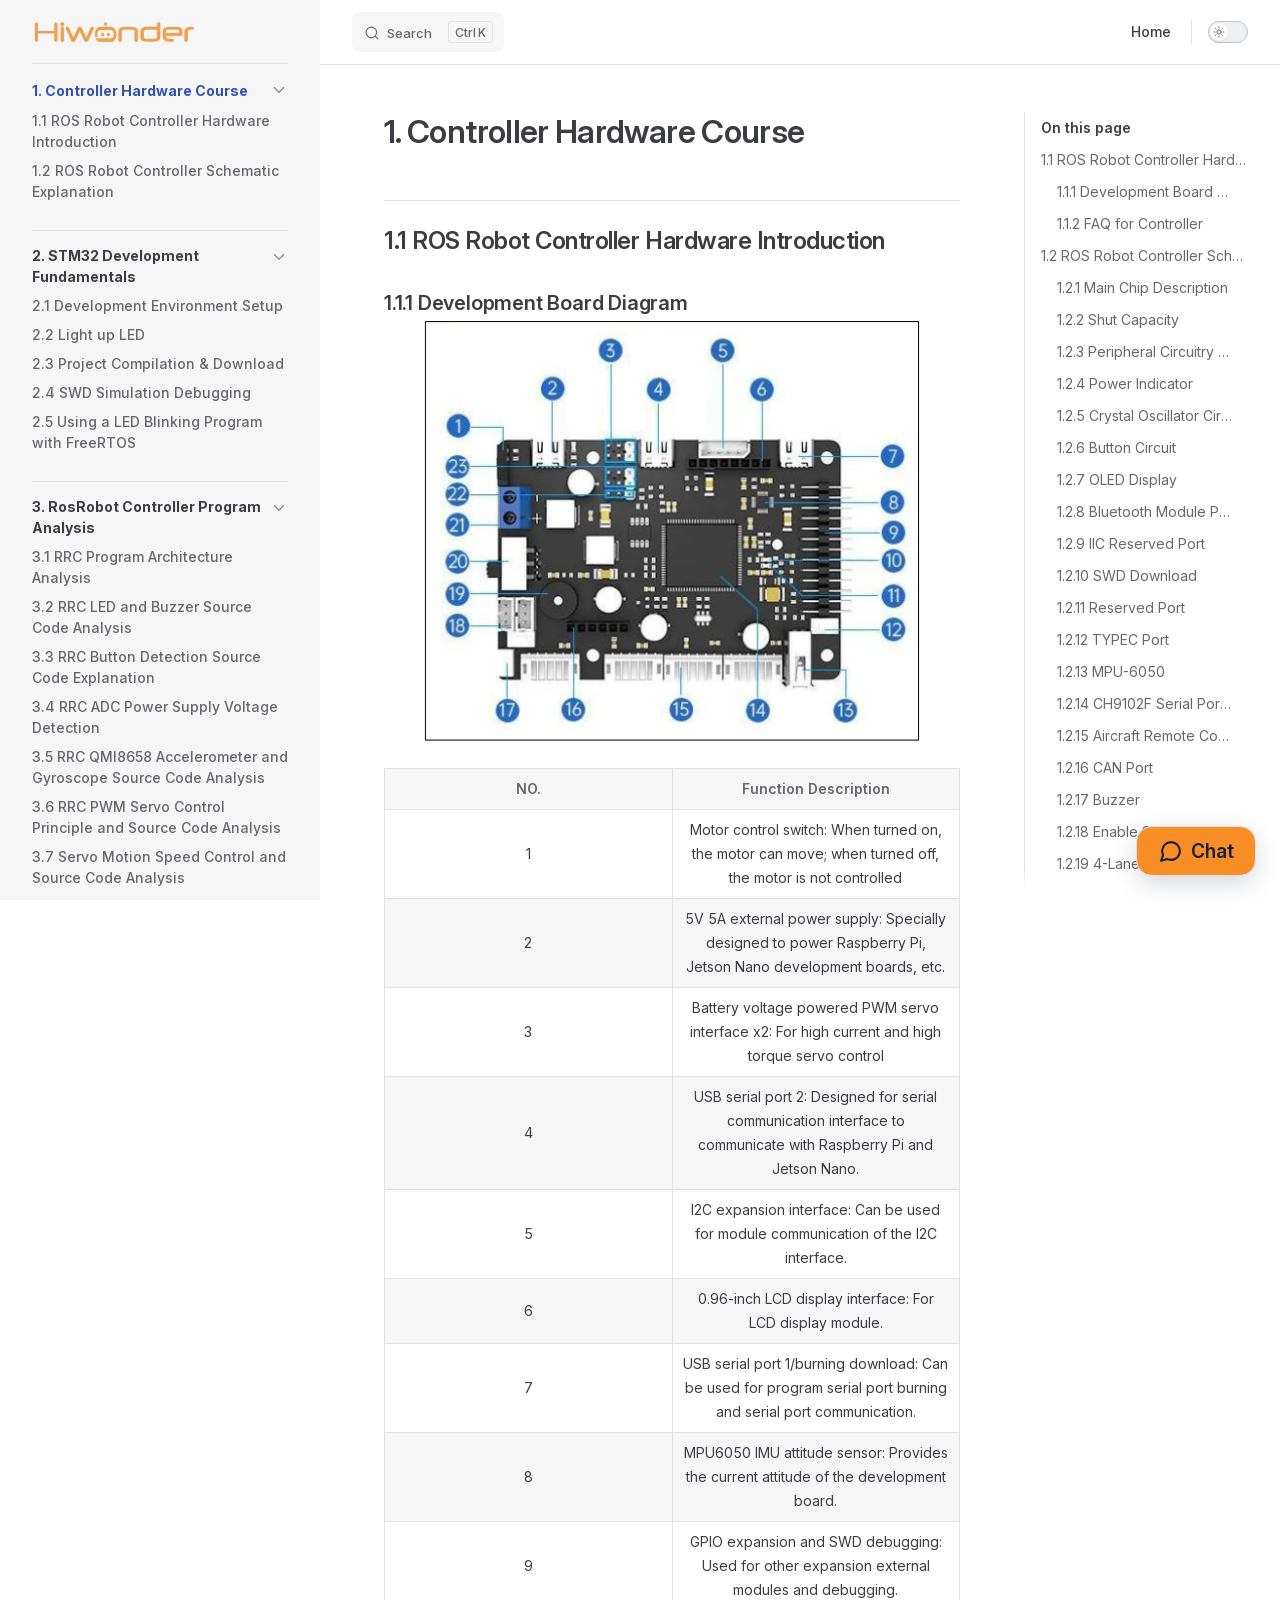
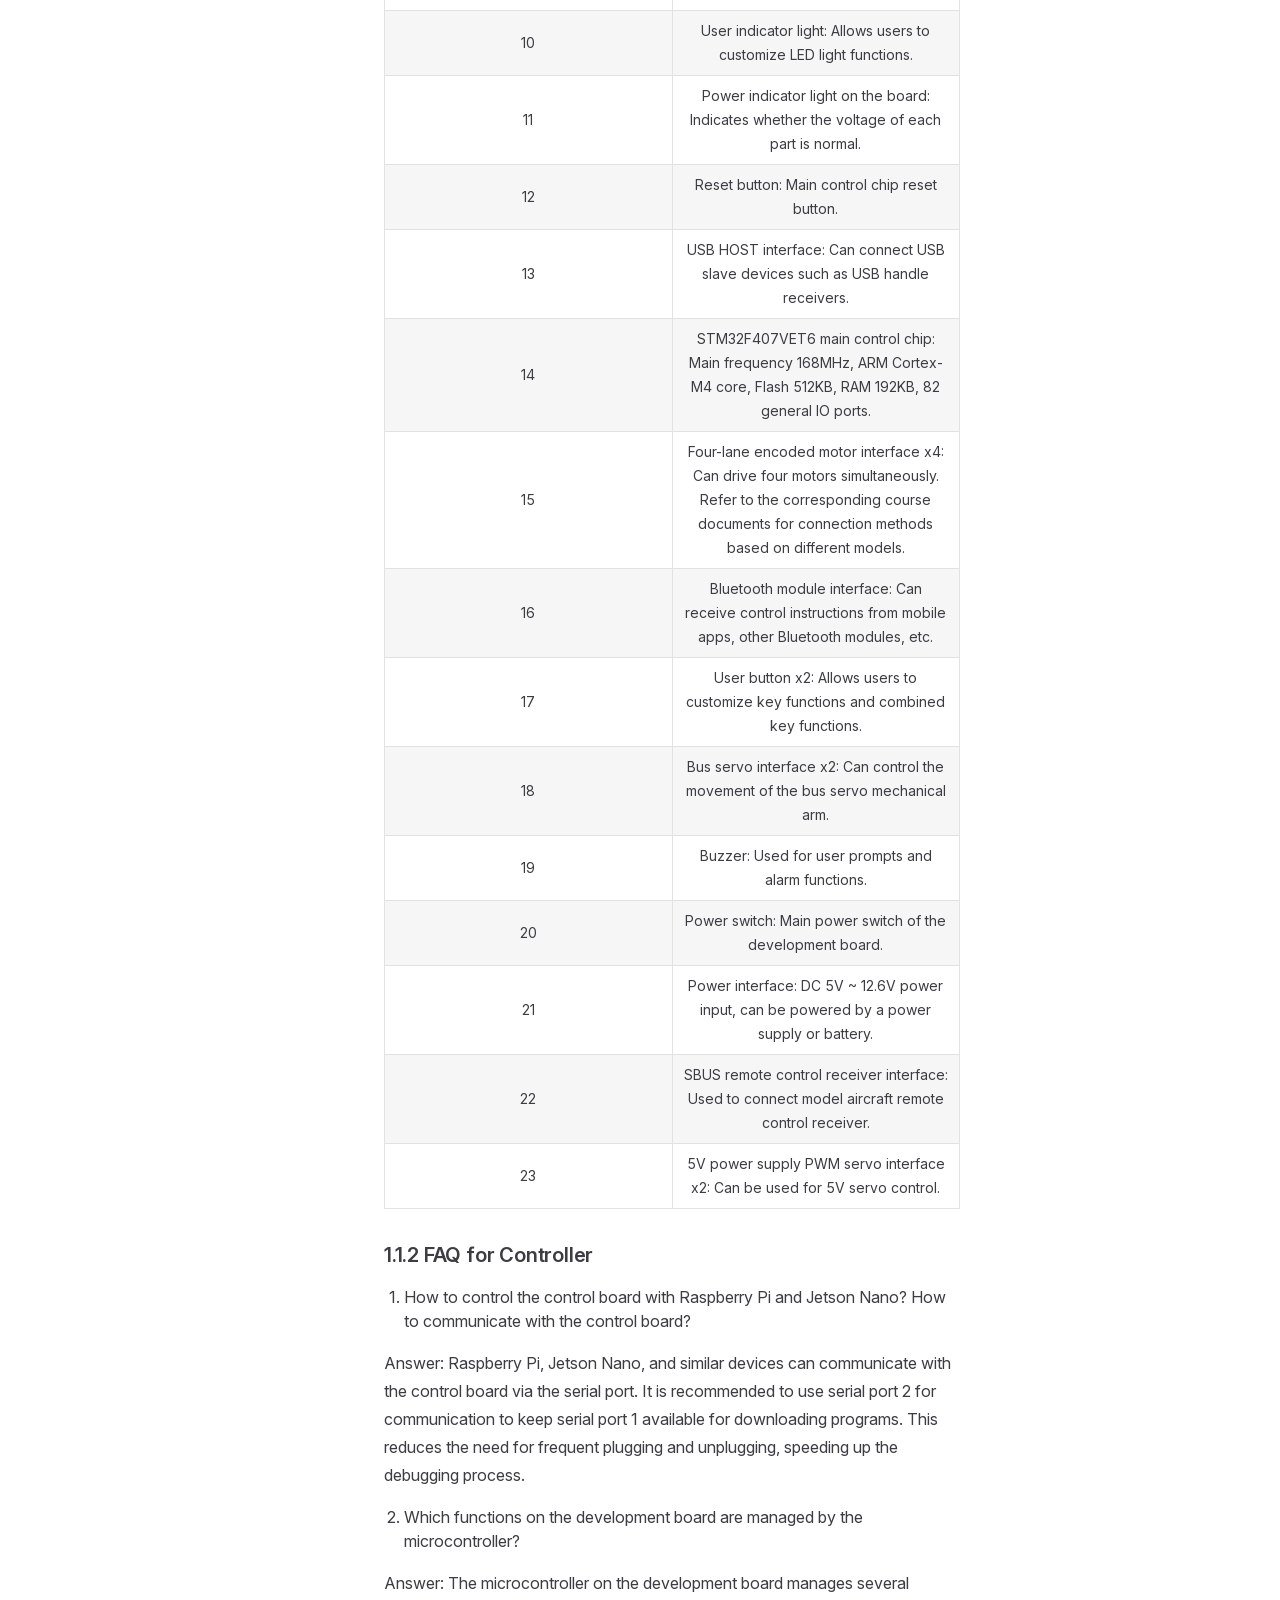
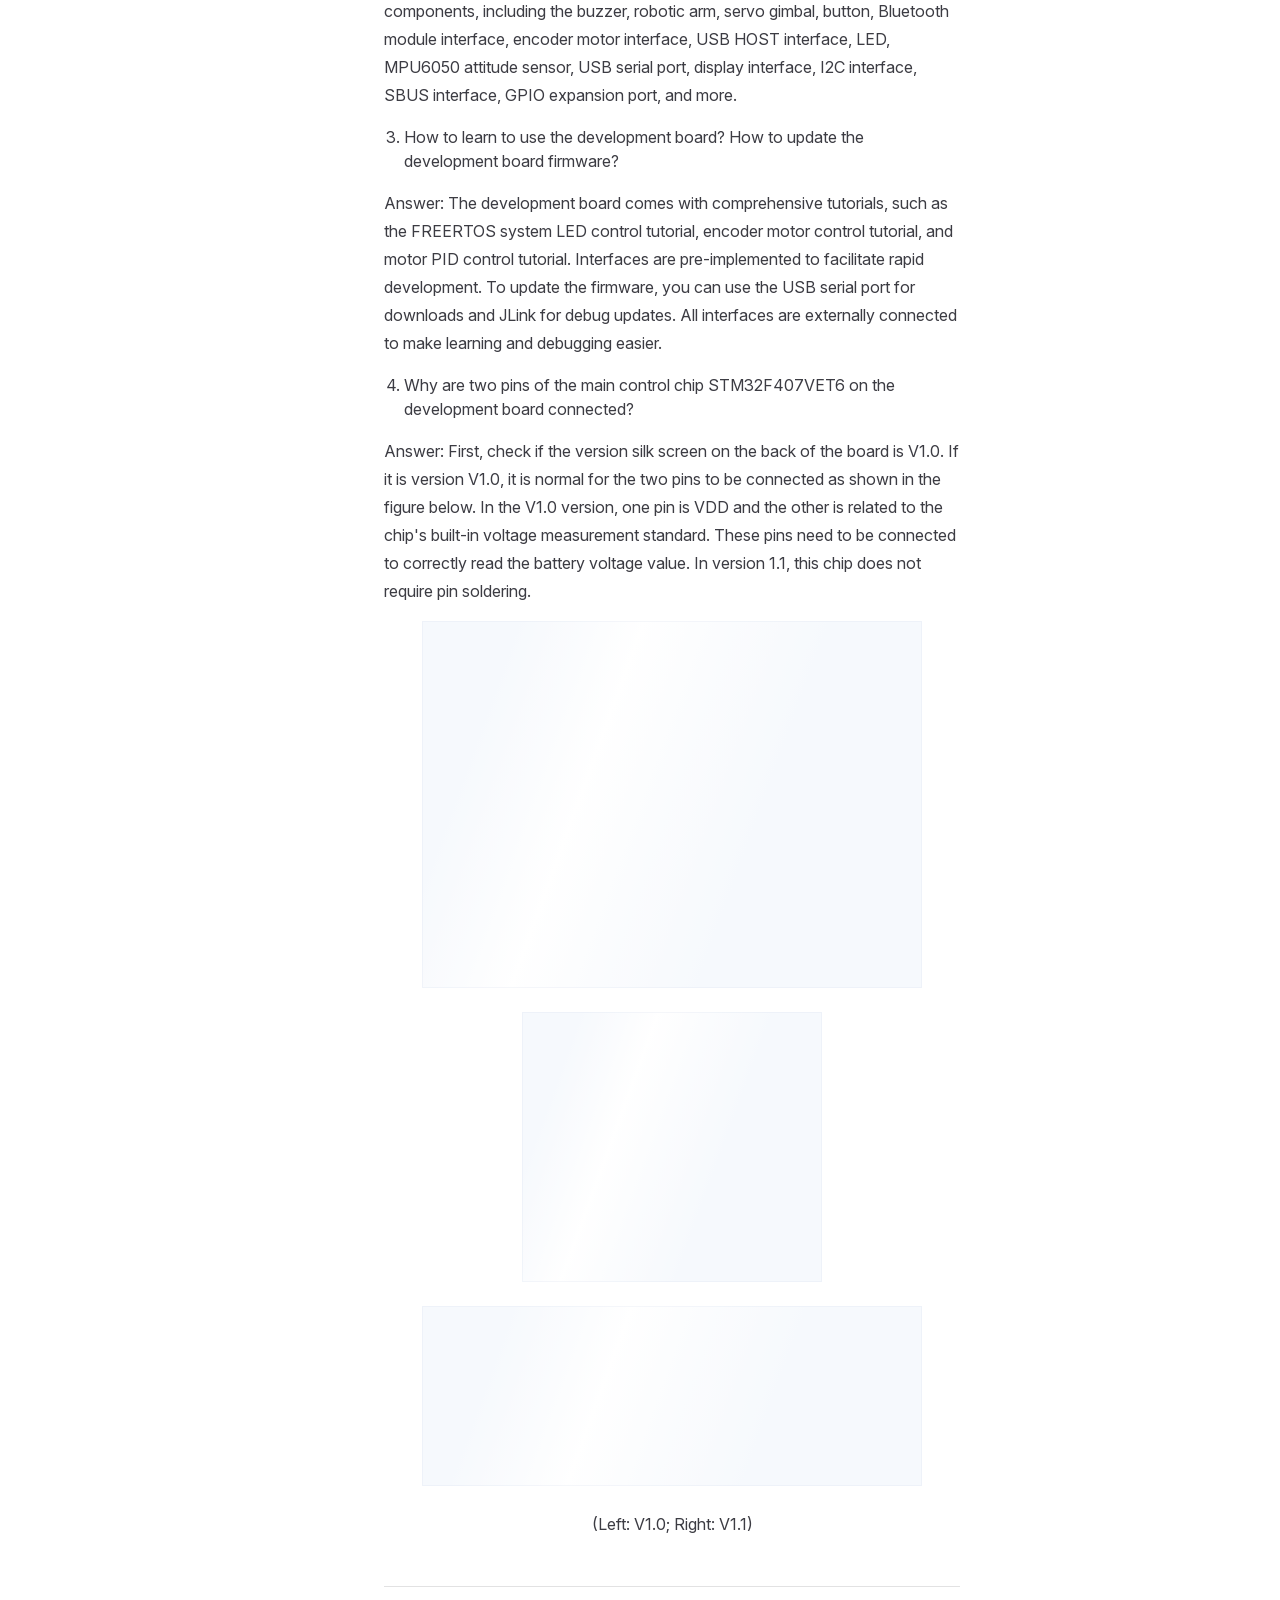
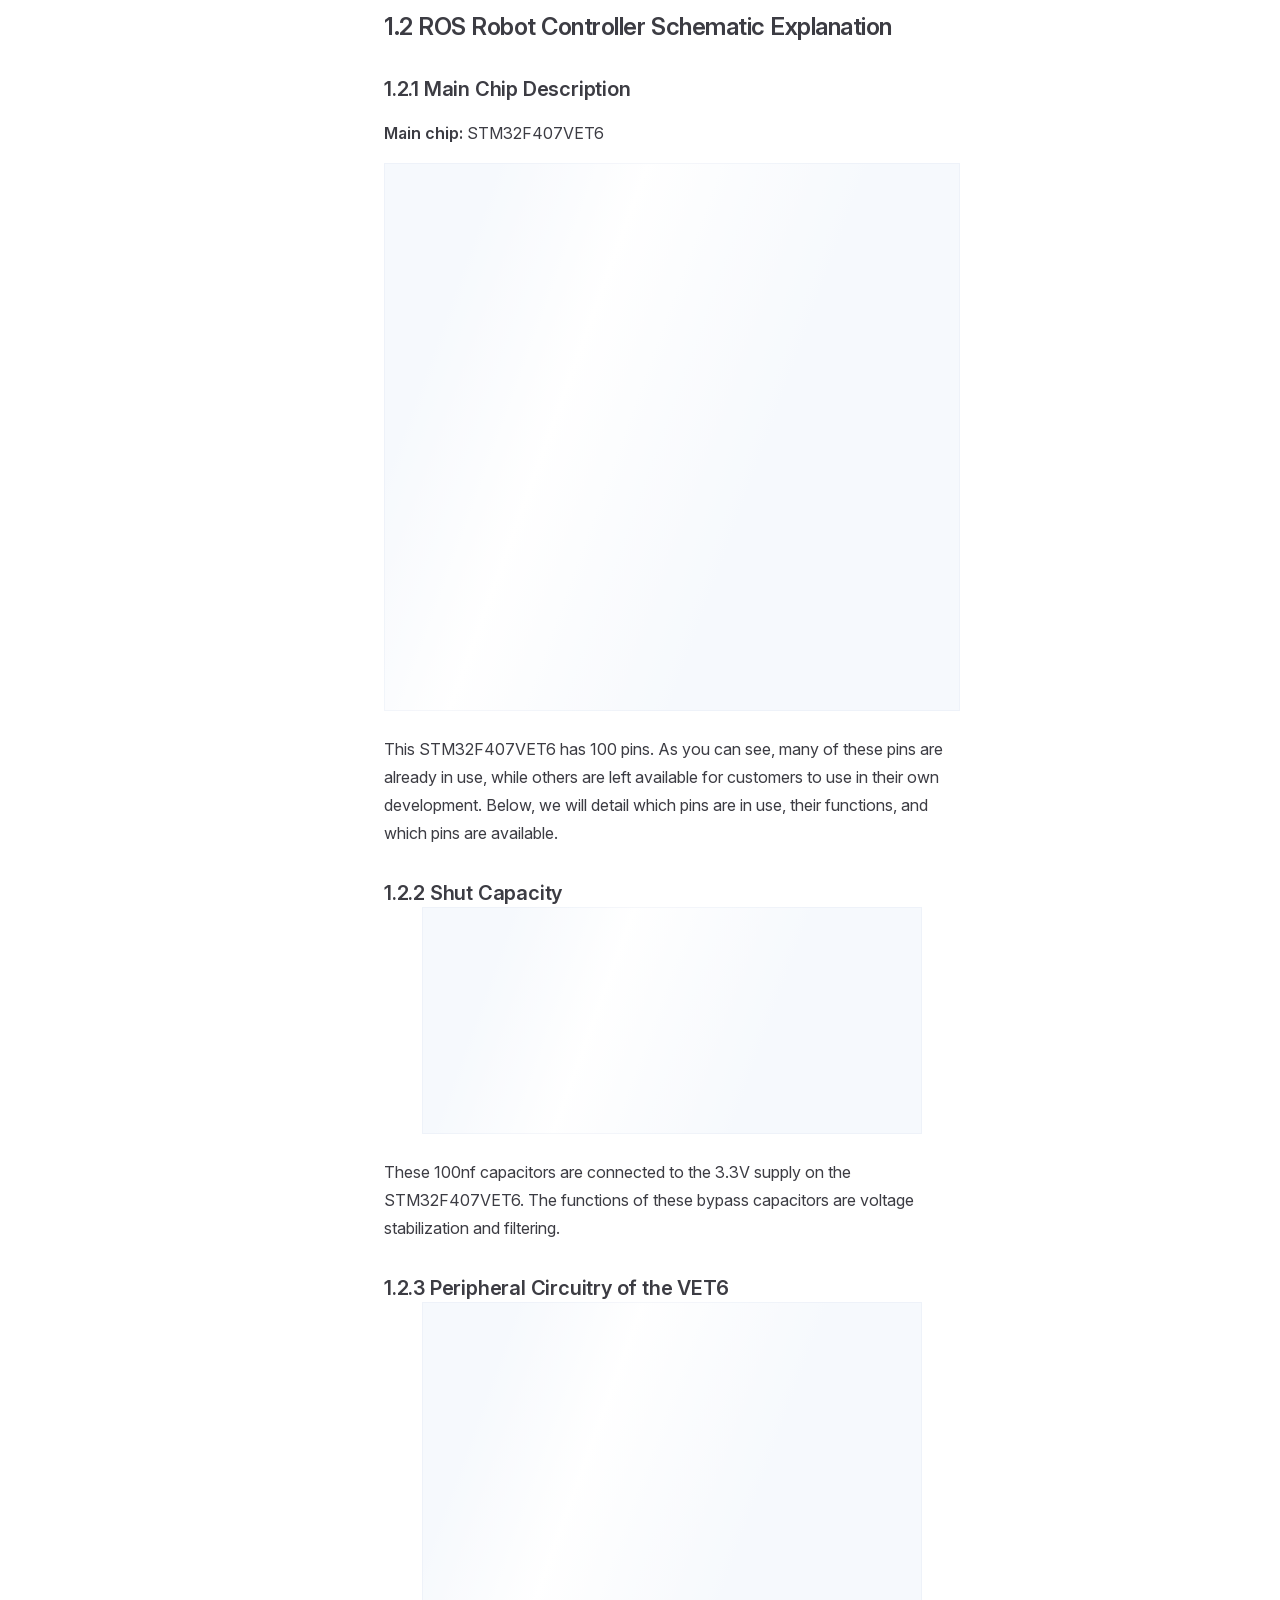
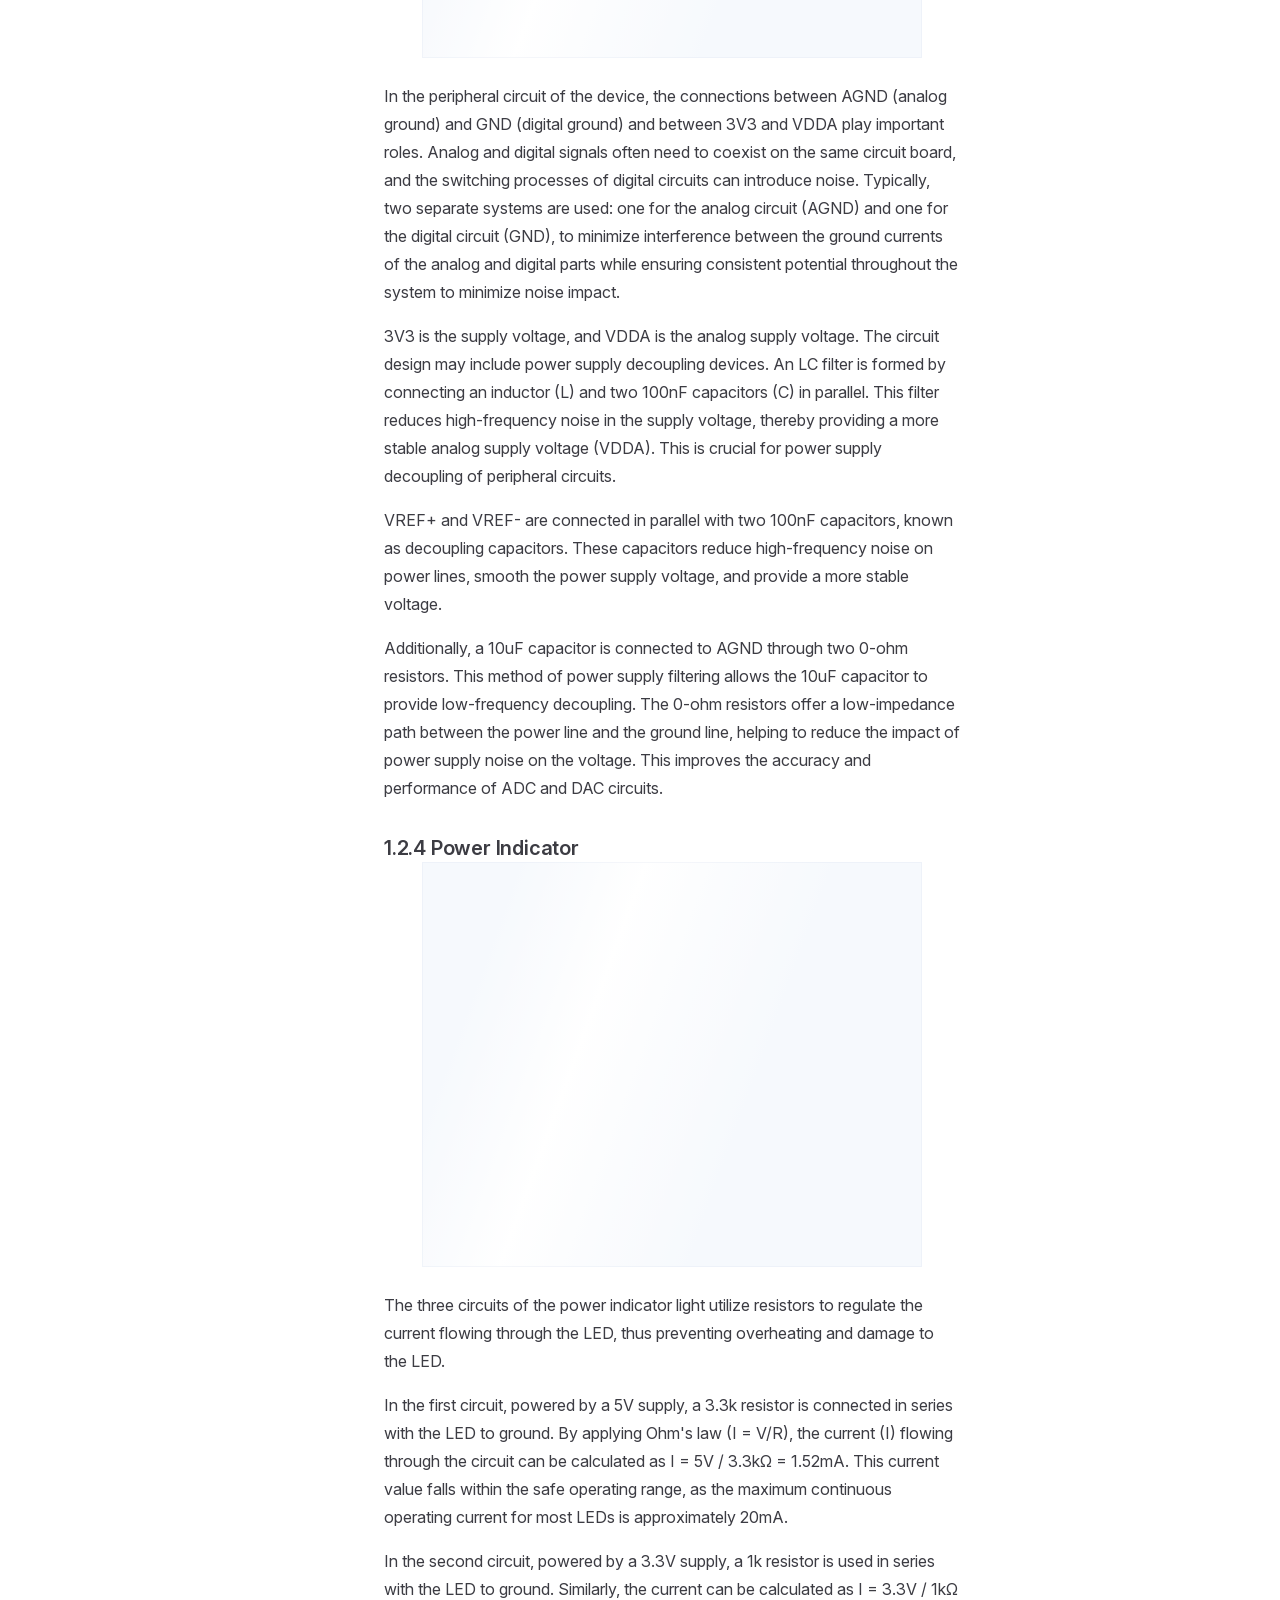
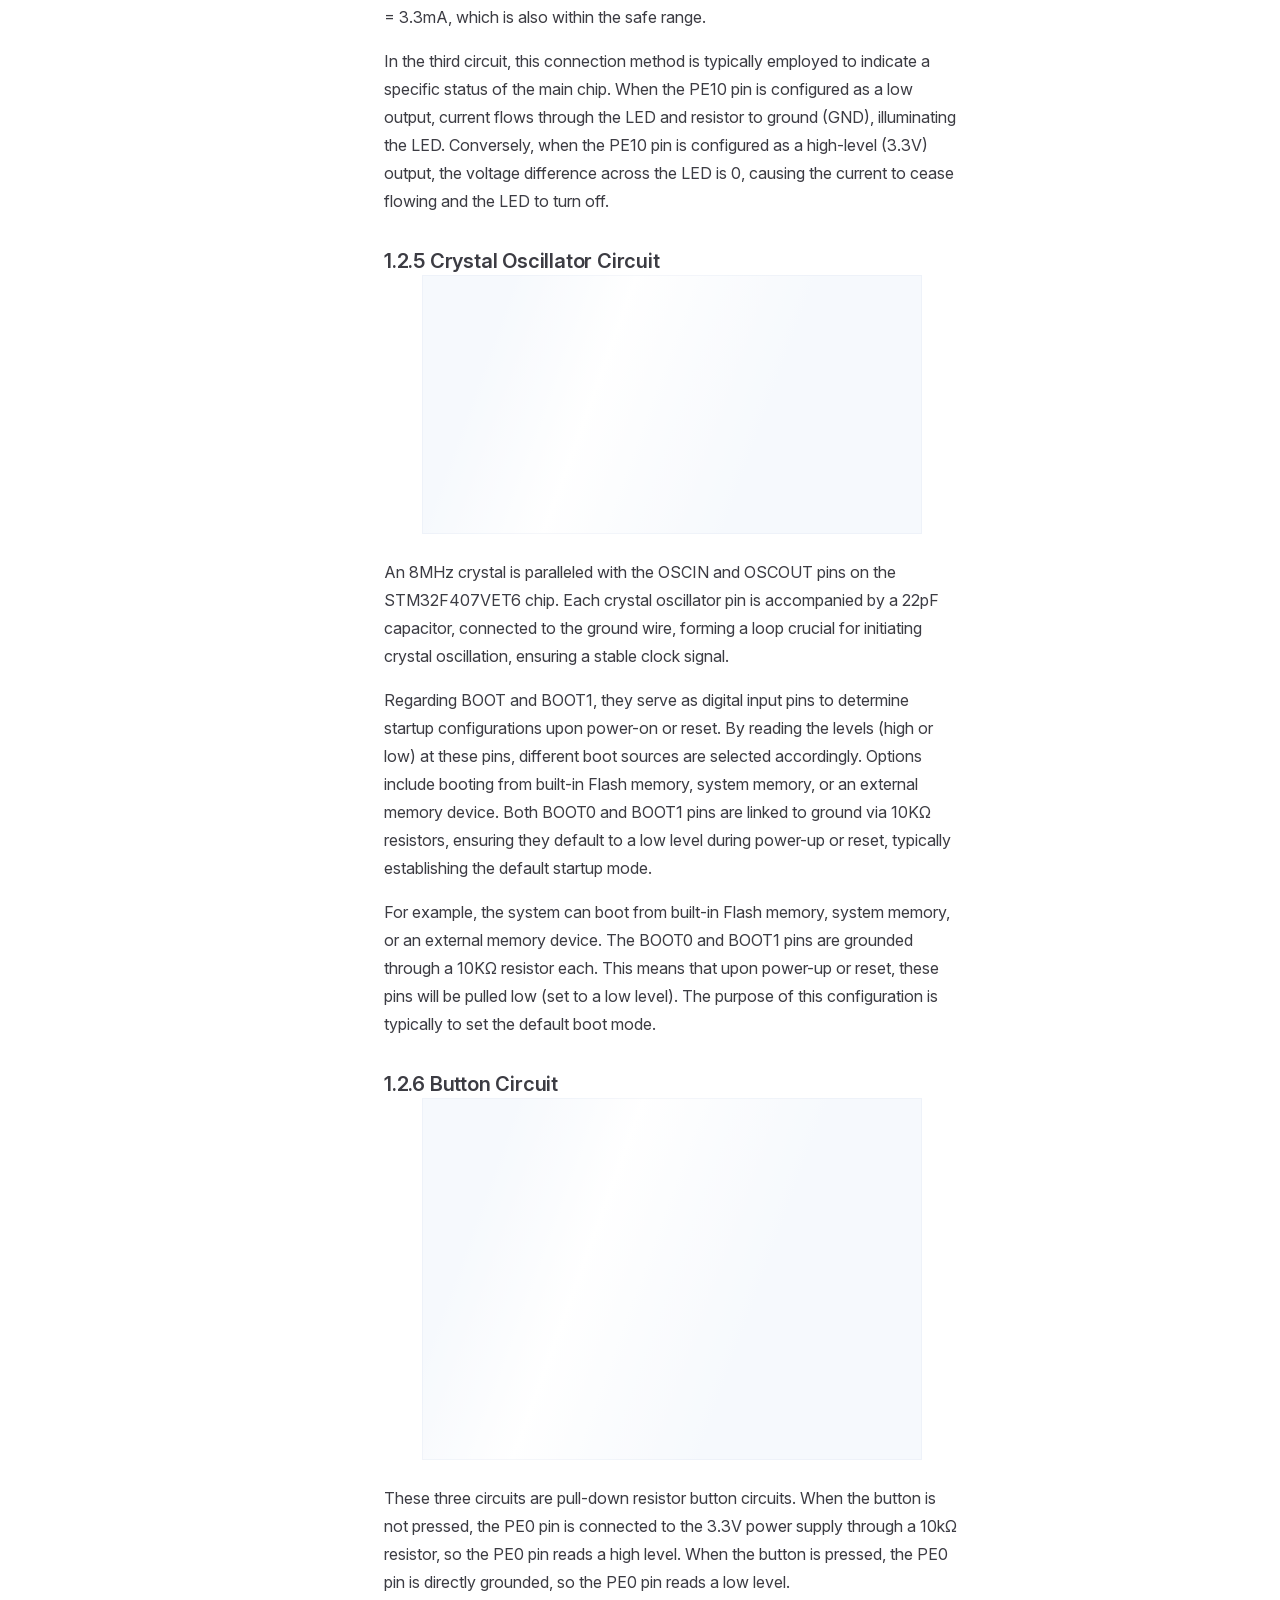
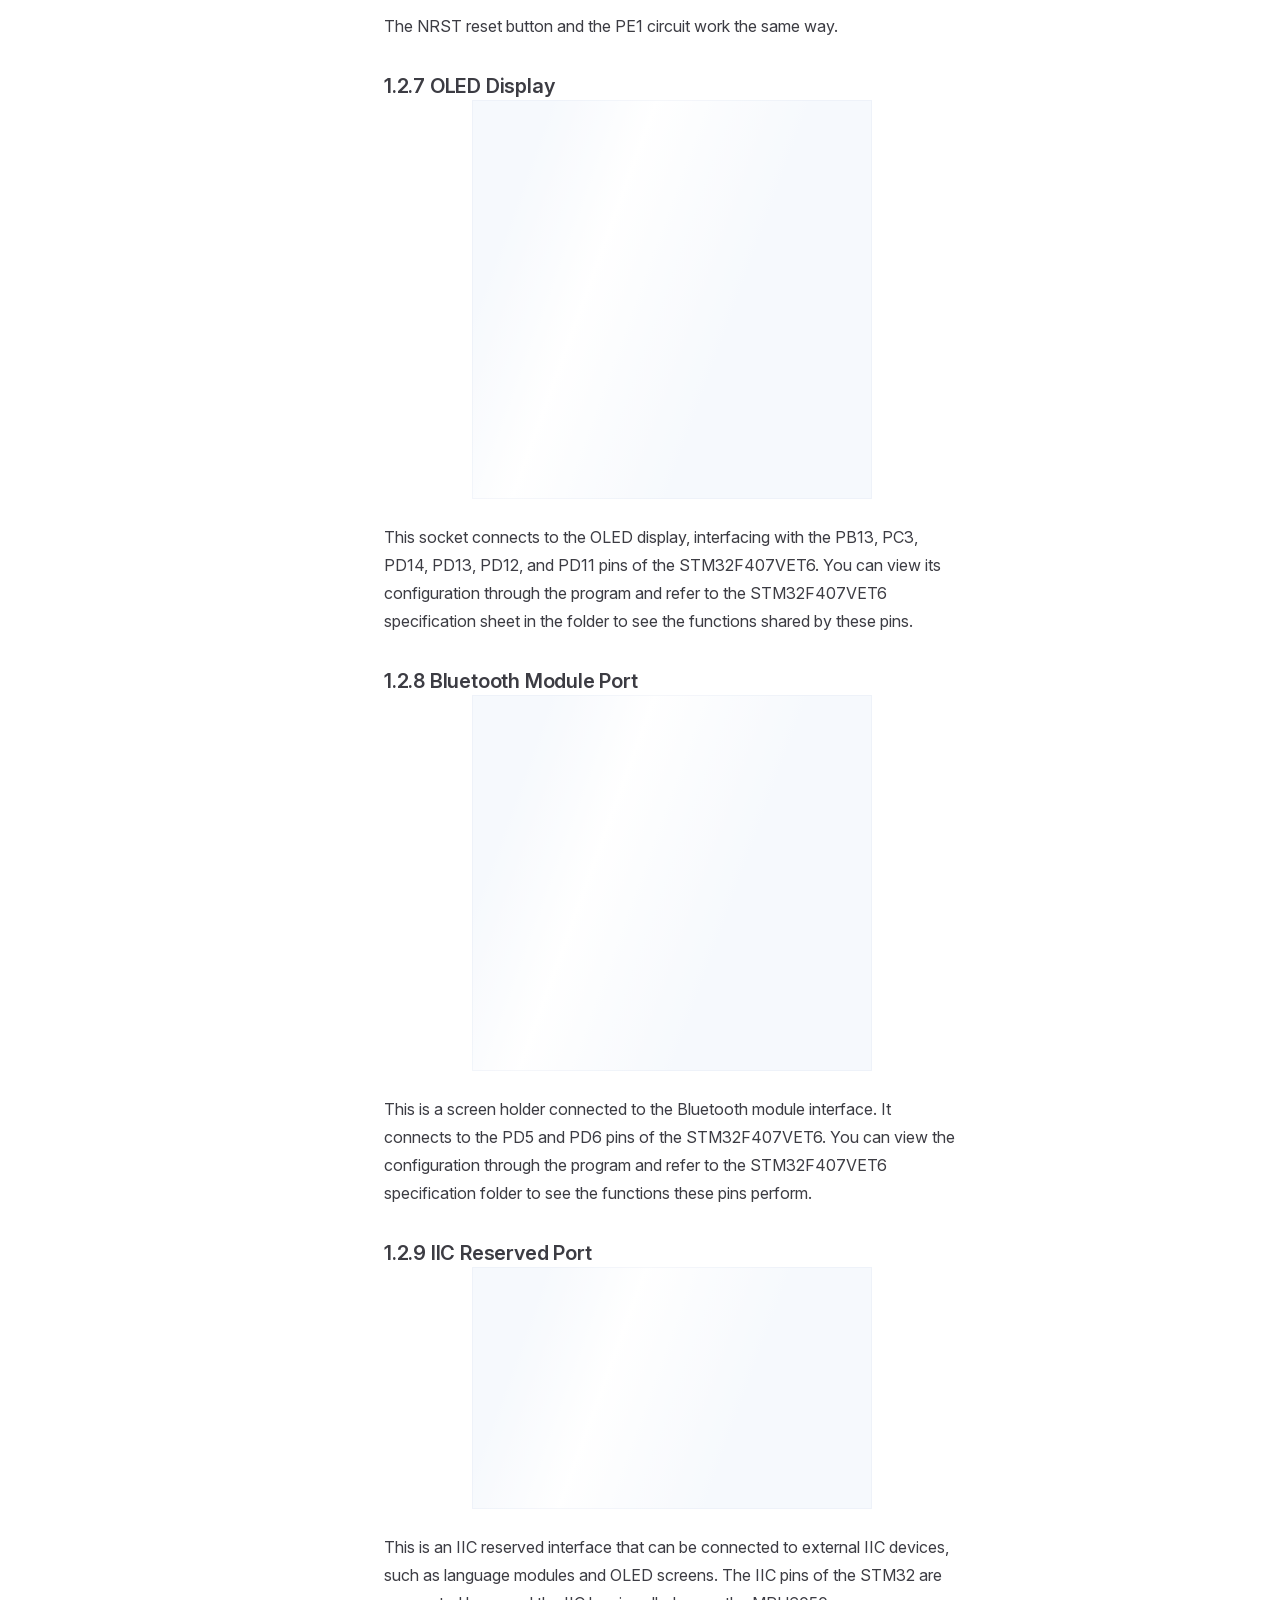
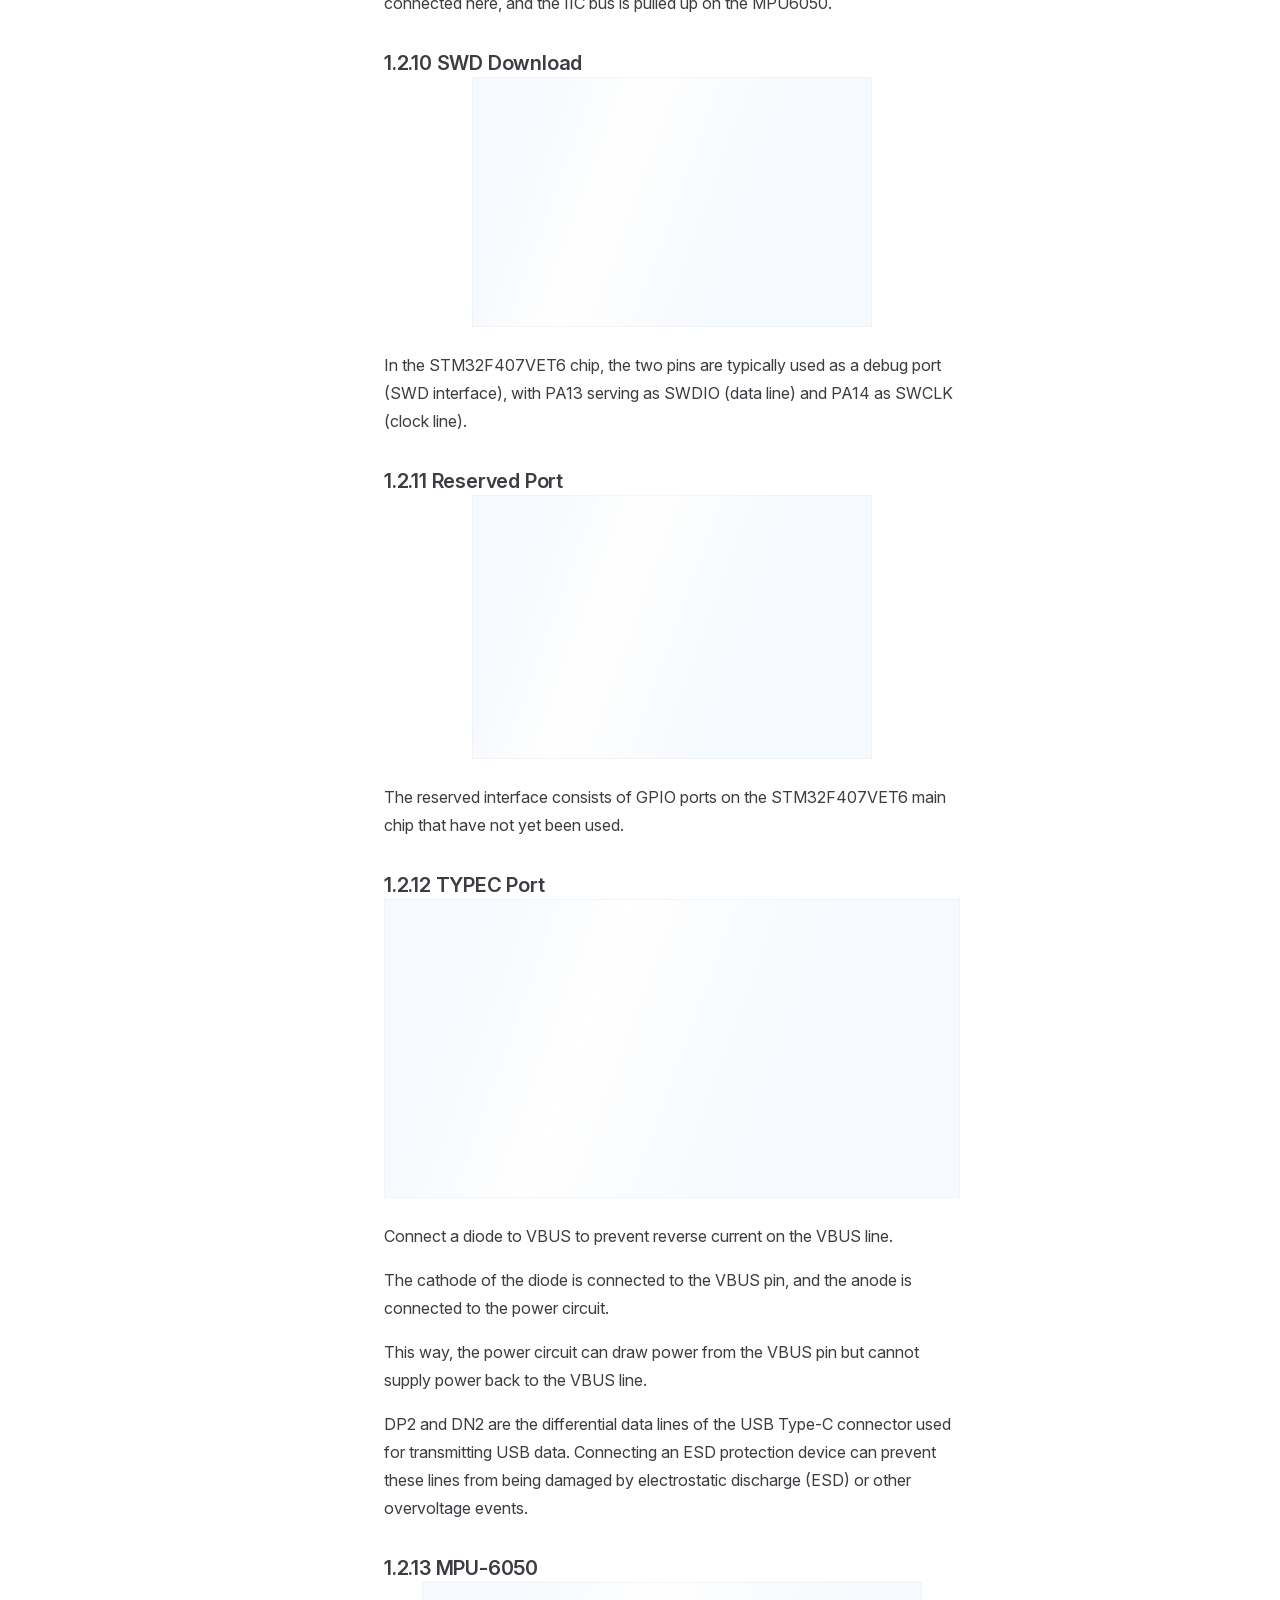
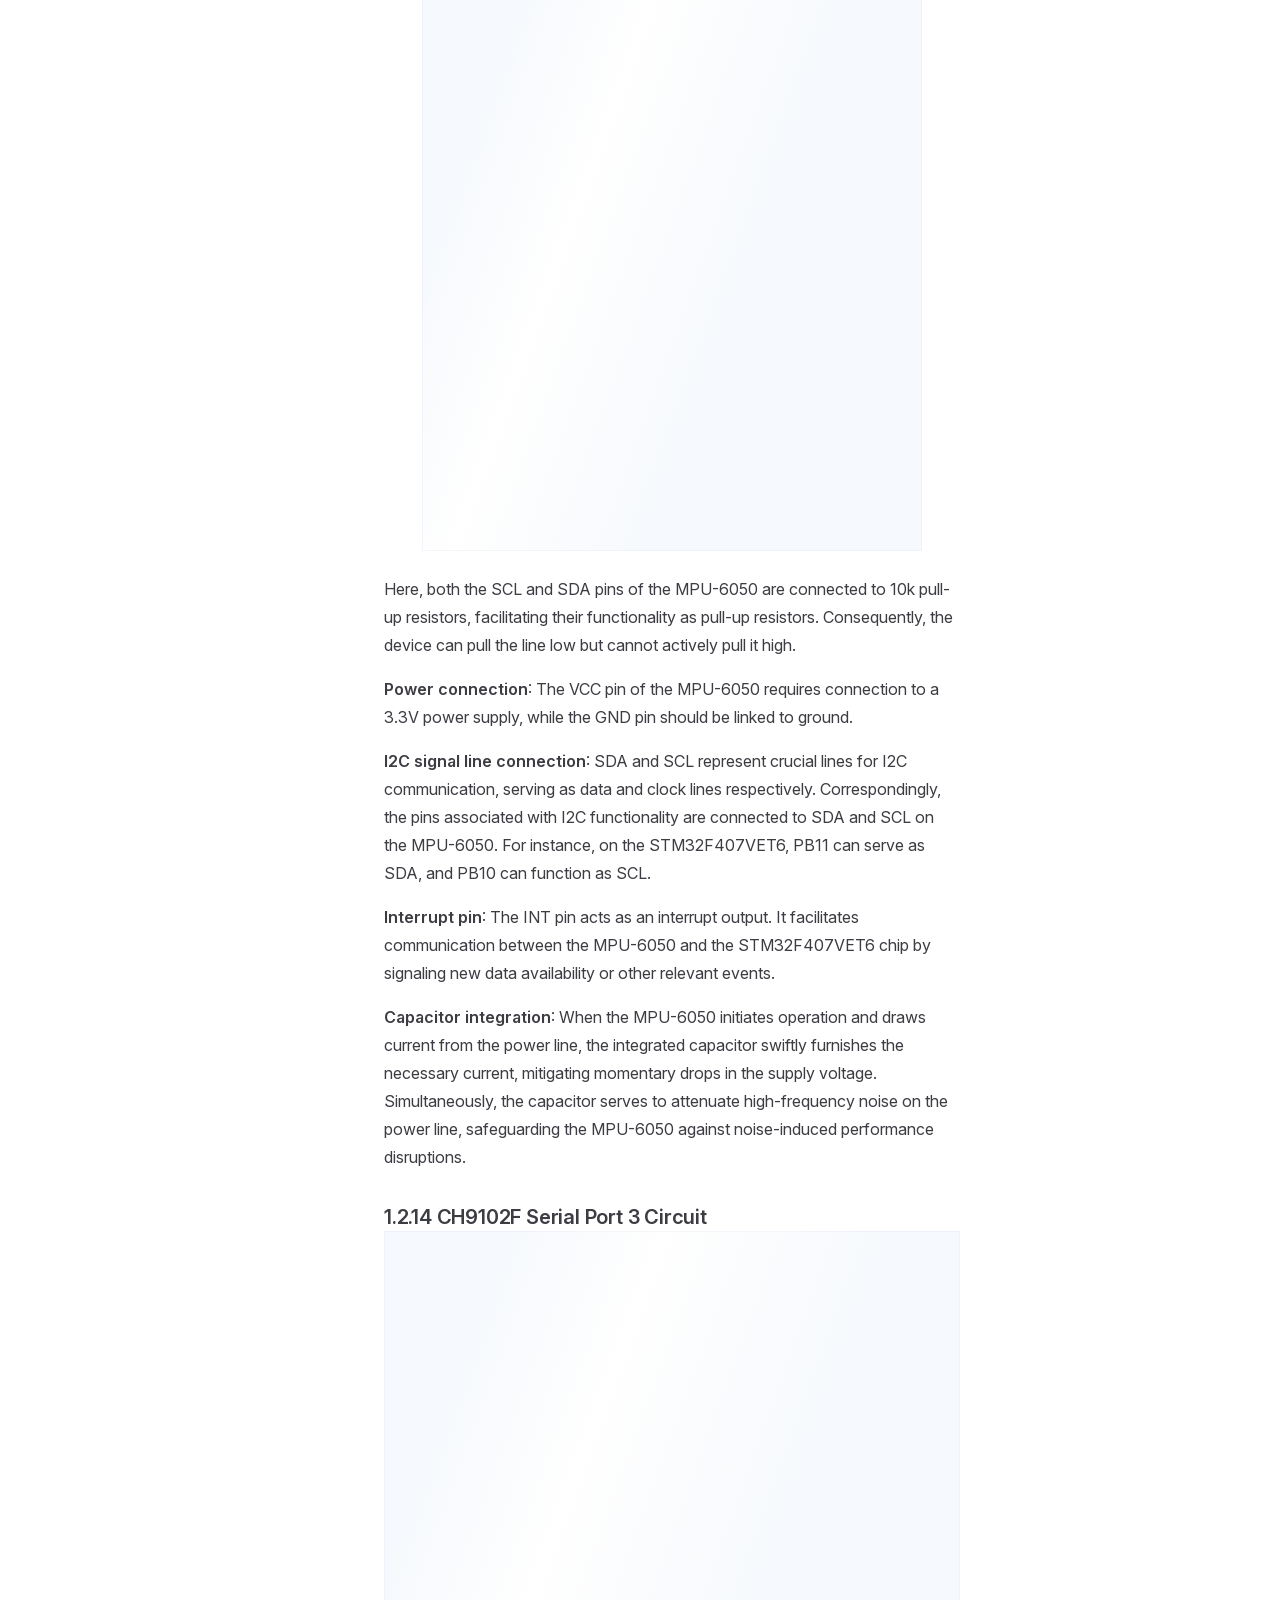
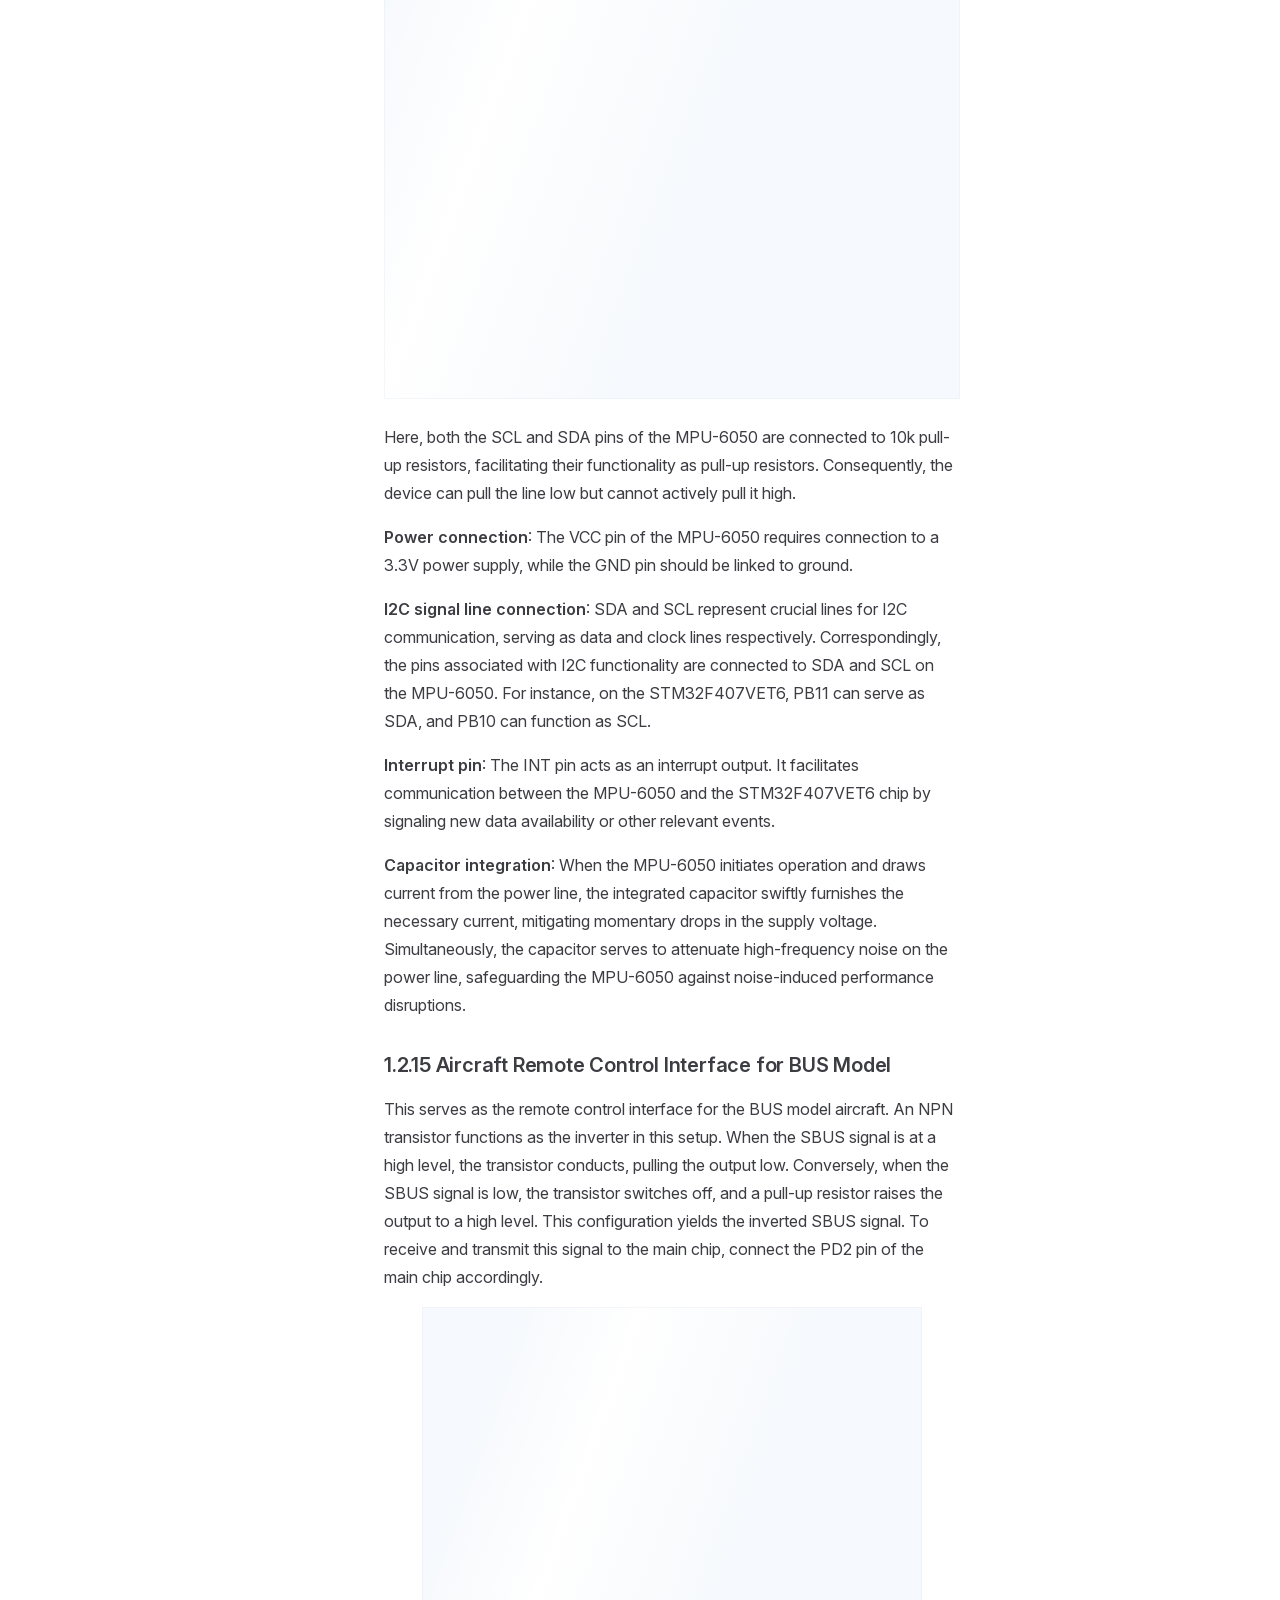
==== commit 758041c0: "内容修改" ====
--- a/projects/ROS-Robot-Control-Board/en/latest/index.html
+++ b/projects/ROS-Robot-Control-Board/en/latest/index.html
@@ -6,21 +6,21 @@
     <title>ROS-Robot-Control-Board Documentation</title>
     <meta name="description" content="ROS-Robot-Control-Board documentation">
     <meta name="generator" content="VitePress v1.6.4">
-    <link rel="preload stylesheet" href="/projects/ROS-Robot-Control-Board/en/latest/assets/style.Ba9zZRKv.css" as="style">
+    <link rel="preload stylesheet" href="/projects/ROS-Robot-Control-Board/en/latest/assets/style.BbjqWlWy.css" as="style">
     <link rel="preload stylesheet" href="/projects/ROS-Robot-Control-Board/en/latest/vp-icons.css" as="style">
     
-    <script type="module" src="/projects/ROS-Robot-Control-Board/en/latest/assets/app.DiRwMVM7.js"></script>
+    <script type="module" src="/projects/ROS-Robot-Control-Board/en/latest/assets/app.Z6Y17YRL.js"></script>
     <link rel="preload" href="/projects/ROS-Robot-Control-Board/en/latest/assets/inter-roman-latin.Di8DUHzh.woff2" as="font" type="font/woff2" crossorigin="">
-    <link rel="modulepreload" href="/projects/ROS-Robot-Control-Board/en/latest/assets/chunks/theme.CcC0c_pU.js">
-    <link rel="modulepreload" href="/projects/ROS-Robot-Control-Board/en/latest/assets/chunks/framework.DtQJQycD.js">
-    <link rel="modulepreload" href="/projects/ROS-Robot-Control-Board/en/latest/assets/index.md.7SZtf0OK.lean.js">
+    <link rel="modulepreload" href="/projects/ROS-Robot-Control-Board/en/latest/assets/chunks/theme.BSXdN-Sw.js">
+    <link rel="modulepreload" href="/projects/ROS-Robot-Control-Board/en/latest/assets/chunks/framework.DmL-Ikep.js">
+    <link rel="modulepreload" href="/projects/ROS-Robot-Control-Board/en/latest/assets/index.md.zbuwW47c.lean.js">
     <link rel="icon" href="/projects/ROS-Robot-Control-Board/en/latest/favicon.ico">
     <script id="check-dark-mode">(()=>{const e=localStorage.getItem("vitepress-theme-appearance")||"auto",a=window.matchMedia("(prefers-color-scheme: dark)").matches;(!e||e==="auto"?a:e==="dark")&&document.documentElement.classList.add("dark")})();</script>
     <script id="check-mac-os">document.documentElement.classList.toggle("mac",/Mac|iPhone|iPod|iPad/i.test(navigator.platform));</script>
   </head>
   <body>
     <div id="app"><!--[--><div class="page-redirect" style="text-align:center;padding:100px 20px;"><p>Redirecting to content page...</p><p><a href="/projects/ROS-Robot-Control-Board/en/latest/docs/1_Controller_Hardware_Course.html" target="_self">If you are not redirected automatically, click here</a></p></div><!--[--><!----><!--]--><!----><div class="feedback-widget"><!----><button class="feedback-widget__trigger" type="button" aria-expanded="false" aria-label="Open feedback form"><span class="feedback-widget__icon" aria-hidden="true"><svg viewBox="0 0 24 24" focusable="false"><path d="M21 11.5a8.4 8.4 0 0 1-.9 3.8 8.5 8.5 0 0 1-7.6 4.7 8.4 8.4 0 0 1-3.8-.9L3 21l1.9-5.7A8.4 8.4 0 0 1 4 11.5 8.5 8.5 0 0 1 12.5 3 8.5 8.5 0 0 1 21 11.5Z"></path></svg></span><span>Chat</span></button></div><!--]--></div>
-    <script>window.__VP_HASH_MAP__=JSON.parse("{\"docs_1_controller_hardware_course.md\":\"B8cVGu6d\",\"docs_2_stm32_development_fundamentals.md\":\"Do01DqTM\",\"docs_3_rosrobot_controller_program_analysis.md\":\"D84nOoOT\",\"docs_appendix.md\":\"UAodsn3W\",\"docs_index.md\":\"Dm2wVIpj\",\"index.md\":\"7SZtf0OK\"}");window.__VP_SITE_DATA__=JSON.parse("{\"lang\":\"en-US\",\"dir\":\"ltr\",\"title\":\"ROS-Robot-Control-Board Documentation\",\"description\":\"ROS-Robot-Control-Board documentation\",\"base\":\"/projects/ROS-Robot-Control-Board/en/latest/\",\"head\":[],\"router\":{\"prefetchLinks\":true},\"appearance\":true,\"themeConfig\":{\"siteTitle\":false,\"logo\":\"/e-logo.webp\",\"outline\":[2,3],\"search\":{\"provider\":\"local\",\"options\":{\"translations\":{\"button\":{\"buttonText\":\"Search\",\"buttonAriaLabel\":\"Search\"},\"modal\":{\"searchBox\":{\"resetButtonTitle\":\"Clear search query\",\"resetButtonAriaLabel\":\"Clear search query\",\"cancelButtonText\":\"Cancel\",\"cancelButtonAriaLabel\":\"Cancel\"},\"startScreen\":{\"recentSearchTitle\":\"Recent Searches\",\"noRecentSearchText\":\"No recent searches\",\"suggestedQueryTitle\":\"Suggested Queries\"},\"noResultsScreen\":{\"noResultsText\":\"No results found for\",\"suggestedQueryText\":\"You can try searching for\",\"reportMissingResultsText\":\"Have any queries?\",\"reportMissingResultsLinkText\":\"Report here\"},\"footer\":{\"selectText\":\"to select\",\"navigateText\":\"to navigate\",\"closeText\":\"to close\"}}}}},\"nav\":[{\"text\":\"Home\",\"link\":\"https://www.hiwonder.net/\",\"target\":\"_self\"}],\"sidebar\":[{\"text\":\"1. Controller Hardware Course\",\"link\":\"/docs/1_Controller_Hardware_Course.html\",\"collapsed\":false,\"items\":[{\"text\":\"1.1 ROS Robot Controller Hardware Introduction\",\"link\":\"/docs/1_Controller_Hardware_Course.html#_1-1-ros-robot-controller-hardware-introduction\"},{\"text\":\"1.2 ROS Robot Controller Schematic Explanation\",\"link\":\"/docs/1_Controller_Hardware_Course.html#_1-2-ros-robot-controller-schematic-explanation\"}]},{\"text\":\"2. STM32 Development Fundamentals\",\"link\":\"/docs/2_STM32_Development_Fundamentals.html\",\"collapsed\":false,\"items\":[{\"text\":\"2.1 Development Environment Setup\",\"link\":\"/docs/2_STM32_Development_Fundamentals.html#_2-1-development-environment-setup\"},{\"text\":\"2.2 Light up LED\",\"link\":\"/docs/2_STM32_Development_Fundamentals.html#_2-2-light-up-led\"},{\"text\":\"2.3 Project Compilation & Download\",\"link\":\"/docs/2_STM32_Development_Fundamentals.html#_2-3-project-compilation-download\"},{\"text\":\"2.4 SWD Simulation Debugging\",\"link\":\"/docs/2_STM32_Development_Fundamentals.html#_2-4-swd-simulation-debugging\"},{\"text\":\"2.5 Using a LED Blinking Program with FreeRTOS\",\"link\":\"/docs/2_STM32_Development_Fundamentals.html#_2-5-using-a-led-blinking-program-with-freertos\"}]},{\"text\":\"3. RosRobot Controller Program Analysis\",\"link\":\"/docs/3_RosRobot_Controller_Program_Analysis.html\",\"collapsed\":false,\"items\":[{\"text\":\"3.1 RRC Program Architecture Analysis\",\"link\":\"/docs/3_RosRobot_Controller_Program_Analysis.html#_3-1-rrc-program-architecture-analysis\"},{\"text\":\"3.2 RRC LED and Buzzer Source Code Analysis\",\"link\":\"/docs/3_RosRobot_Controller_Program_Analysis.html#_3-2-rrc-led-and-buzzer-source-code-analysis\"},{\"text\":\"3.3 RRC Button Detection Source Code Explanation\",\"link\":\"/docs/3_RosRobot_Controller_Program_Analysis.html#_3-3-rrc-button-detection-source-code-explanation\"},{\"text\":\"3.4 RRC ADC Power Supply Voltage Detection\",\"link\":\"/docs/3_RosRobot_Controller_Program_Analysis.html#_3-4-rrc-adc-power-supply-voltage-detection\"},{\"text\":\"3.5 RRC QMI8658 Accelerometer and Gyroscope Source Code Analysis\",\"link\":\"/docs/3_RosRobot_Controller_Program_Analysis.html#_3-5-rrc-qmi8658-accelerometer-and-gyroscope-source-code-analysis\"},{\"text\":\"3.6 RRC PWM Servo Control Principle and Source Code Analysis\",\"link\":\"/docs/3_RosRobot_Controller_Program_Analysis.html#_3-6-rrc-pwm-servo-control-principle-and-source-code-analysis\"},{\"text\":\"3.7 Servo Motion Speed Control and Source Code Analysis\",\"link\":\"/docs/3_RosRobot_Controller_Program_Analysis.html#_3-7-servo-motion-speed-control-and-source-code-analysis\"},{\"text\":\"3.8 RRC Bus Servo Control and Source Code Analysis\",\"link\":\"/docs/3_RosRobot_Controller_Program_Analysis.html#_3-8-rrc-bus-servo-control-and-source-code-analysis\"},{\"text\":\"3.9 RRC Brushed DC Motor Program Analysis\",\"link\":\"/docs/3_RosRobot_Controller_Program_Analysis.html#_3-9-rrc-brushed-dc-motor-program-analysis\"},{\"text\":\"3.10 RRC DC Brushed Motor AB Quadrature Encoder Principles and Source Code Analysis\",\"link\":\"/docs/3_RosRobot_Controller_Program_Analysis.html#_3-10-rrc-dc-brushed-motor-ab-quadrature-encoder-principles-and-source-code-analysis\"},{\"text\":\"3.11 RRC DC Brushed Motor PID Control and Source Code Analysis\",\"link\":\"/docs/3_RosRobot_Controller_Program_Analysis.html#_3-11-rrc-dc-brushed-motor-pid-control-and-source-code-analysis\"},{\"text\":\"3.12 RRC PS2 Controller USB Receiver Signal Processing Explanation and Source Code Analysis\",\"link\":\"/docs/3_RosRobot_Controller_Program_Analysis.html#_3-12-rrc-ps2-controller-usb-receiver-signal-processing-explanation-and-source-code-analysis\"},{\"text\":\"3.13 RRC Flight Control SBUS Reception Principle and Source Code Analysis\",\"link\":\"/docs/3_RosRobot_Controller_Program_Analysis.html#_3-13-rrc-flight-control-sbus-reception-principle-and-source-code-analysis\"},{\"text\":\"3.14 RRC Communication Protocol with the Host Computer Analysis\",\"link\":\"/docs/3_RosRobot_Controller_Program_Analysis.html#_3-14-rrc-communication-protocol-with-the-host-computer-analysis\"},{\"text\":\"3.15 RRC Communication with the Host Computer - Sending Processing Source Code Analysis\",\"link\":\"/docs/3_RosRobot_Controller_Program_Analysis.html#_3-15-rrc-communication-with-the-host-computer-sending-processing-source-code-analysis\"},{\"text\":\"3.16 RRC and Host Computer Communication Receiving Processing Source Code Analysis\",\"link\":\"/docs/3_RosRobot_Controller_Program_Analysis.html#_3-16-rrc-and-host-computer-communication-receiving-processing-source-code-analysis\"},{\"text\":\"3.17 RRC Bluetooth Control Reception and Processing Source Code Analysis\",\"link\":\"/docs/3_RosRobot_Controller_Program_Analysis.html#_3-17-rrc-bluetooth-control-reception-and-processing-source-code-analysis\"},{\"text\":\"3.18 RCC SPI LCD Screen Driver Principles and Source Code Analysis\",\"link\":\"/docs/3_RosRobot_Controller_Program_Analysis.html#_3-18-rcc-spi-lcd-screen-driver-principles-and-source-code-analysis\"},{\"text\":\"3.19 RCC LVGL Introduction and Source Code Analysis\",\"link\":\"/docs/3_RosRobot_Controller_Program_Analysis.html#_3-19-rcc-lvgl-introduction-and-source-code-analysis\"},{\"text\":\"3.20 Introduction and Use of GUI Guider Interface Development Tool\",\"link\":\"/docs/3_RosRobot_Controller_Program_Analysis.html#_3-20-introduction-and-use-of-gui-guider-interface-development-tool\"},{\"text\":\"3.21 RCC LCD Screen System Status Display Source Code Analysis\",\"link\":\"/docs/3_RosRobot_Controller_Program_Analysis.html#_3-21-rcc-lcd-screen-system-status-display-source-code-analysis\"}]},{\"text\":\"Appendix\",\"link\":\"/docs/Appendix.html\",\"collapsed\":false,\"items\":[]}]},\"locales\":{},\"scrollOffset\":134,\"cleanUrls\":false}");</script>
+    <script>window.__VP_HASH_MAP__=JSON.parse("{\"docs_1_controller_hardware_course.md\":\"O0CSMHSO\",\"docs_2_stm32_development_fundamentals.md\":\"DoERkF8C\",\"docs_3_rosrobot_controller_program_analysis.md\":\"B68tVekl\",\"docs_appendix.md\":\"DDMaBBTH\",\"docs_index.md\":\"1nskgqmG\",\"index.md\":\"zbuwW47c\"}");window.__VP_SITE_DATA__=JSON.parse("{\"lang\":\"en-US\",\"dir\":\"ltr\",\"title\":\"ROS-Robot-Control-Board Documentation\",\"description\":\"ROS-Robot-Control-Board documentation\",\"base\":\"/projects/ROS-Robot-Control-Board/en/latest/\",\"head\":[],\"router\":{\"prefetchLinks\":true},\"appearance\":true,\"themeConfig\":{\"siteTitle\":false,\"logo\":\"/e-logo.webp\",\"outline\":[2,3],\"search\":{\"provider\":\"local\",\"options\":{\"translations\":{\"button\":{\"buttonText\":\"Search\",\"buttonAriaLabel\":\"Search\"},\"modal\":{\"searchBox\":{\"resetButtonTitle\":\"Clear search query\",\"resetButtonAriaLabel\":\"Clear search query\",\"cancelButtonText\":\"Cancel\",\"cancelButtonAriaLabel\":\"Cancel\"},\"startScreen\":{\"recentSearchTitle\":\"Recent Searches\",\"noRecentSearchText\":\"No recent searches\",\"suggestedQueryTitle\":\"Suggested Queries\"},\"noResultsScreen\":{\"noResultsText\":\"No results found for\",\"suggestedQueryText\":\"You can try searching for\",\"reportMissingResultsText\":\"Have any queries?\",\"reportMissingResultsLinkText\":\"Report here\"},\"footer\":{\"selectText\":\"to select\",\"navigateText\":\"to navigate\",\"closeText\":\"to close\"}}}}},\"nav\":[{\"text\":\"Home\",\"link\":\"https://www.hiwonder.net/\",\"target\":\"_self\"}],\"sidebar\":[{\"text\":\"1. Controller Hardware Course\",\"link\":\"/docs/1_Controller_Hardware_Course.html\",\"collapsed\":false,\"items\":[{\"text\":\"1.1 ROS Robot Controller Hardware Introduction\",\"link\":\"/docs/1_Controller_Hardware_Course.html#_1-1-ros-robot-controller-hardware-introduction\"},{\"text\":\"1.2 ROS Robot Controller Schematic Explanation\",\"link\":\"/docs/1_Controller_Hardware_Course.html#_1-2-ros-robot-controller-schematic-explanation\"}]},{\"text\":\"2. STM32 Development Fundamentals\",\"link\":\"/docs/2_STM32_Development_Fundamentals.html\",\"collapsed\":false,\"items\":[{\"text\":\"2.1 Development Environment Setup\",\"link\":\"/docs/2_STM32_Development_Fundamentals.html#_2-1-development-environment-setup\"},{\"text\":\"2.2 Light up LED\",\"link\":\"/docs/2_STM32_Development_Fundamentals.html#_2-2-light-up-led\"},{\"text\":\"2.3 Project Compilation & Download\",\"link\":\"/docs/2_STM32_Development_Fundamentals.html#_2-3-project-compilation-download\"},{\"text\":\"2.4 SWD Simulation Debugging\",\"link\":\"/docs/2_STM32_Development_Fundamentals.html#_2-4-swd-simulation-debugging\"},{\"text\":\"2.5 Using a LED Blinking Program with FreeRTOS\",\"link\":\"/docs/2_STM32_Development_Fundamentals.html#_2-5-using-a-led-blinking-program-with-freertos\"}]},{\"text\":\"3. RosRobot Controller Program Analysis\",\"link\":\"/docs/3_RosRobot_Controller_Program_Analysis.html\",\"collapsed\":false,\"items\":[{\"text\":\"3.1 RRC Program Architecture Analysis\",\"link\":\"/docs/3_RosRobot_Controller_Program_Analysis.html#_3-1-rrc-program-architecture-analysis\"},{\"text\":\"3.2 RRC LED and Buzzer Source Code Analysis\",\"link\":\"/docs/3_RosRobot_Controller_Program_Analysis.html#_3-2-rrc-led-and-buzzer-source-code-analysis\"},{\"text\":\"3.3 RRC Button Detection Source Code Explanation\",\"link\":\"/docs/3_RosRobot_Controller_Program_Analysis.html#_3-3-rrc-button-detection-source-code-explanation\"},{\"text\":\"3.4 RRC ADC Power Supply Voltage Detection\",\"link\":\"/docs/3_RosRobot_Controller_Program_Analysis.html#_3-4-rrc-adc-power-supply-voltage-detection\"},{\"text\":\"3.5 RRC QMI8658 Accelerometer and Gyroscope Source Code Analysis\",\"link\":\"/docs/3_RosRobot_Controller_Program_Analysis.html#_3-5-rrc-qmi8658-accelerometer-and-gyroscope-source-code-analysis\"},{\"text\":\"3.6 RRC PWM Servo Control Principle and Source Code Analysis\",\"link\":\"/docs/3_RosRobot_Controller_Program_Analysis.html#_3-6-rrc-pwm-servo-control-principle-and-source-code-analysis\"},{\"text\":\"3.7 Servo Motion Speed Control and Source Code Analysis\",\"link\":\"/docs/3_RosRobot_Controller_Program_Analysis.html#_3-7-servo-motion-speed-control-and-source-code-analysis\"},{\"text\":\"3.8 RRC Bus Servo Control and Source Code Analysis\",\"link\":\"/docs/3_RosRobot_Controller_Program_Analysis.html#_3-8-rrc-bus-servo-control-and-source-code-analysis\"},{\"text\":\"3.9 RRC Brushed DC Motor Program Analysis\",\"link\":\"/docs/3_RosRobot_Controller_Program_Analysis.html#_3-9-rrc-brushed-dc-motor-program-analysis\"},{\"text\":\"3.10 RRC DC Brushed Motor AB Quadrature Encoder Principles and Source Code Analysis\",\"link\":\"/docs/3_RosRobot_Controller_Program_Analysis.html#_3-10-rrc-dc-brushed-motor-ab-quadrature-encoder-principles-and-source-code-analysis\"},{\"text\":\"3.11 RRC DC Brushed Motor PID Control and Source Code Analysis\",\"link\":\"/docs/3_RosRobot_Controller_Program_Analysis.html#_3-11-rrc-dc-brushed-motor-pid-control-and-source-code-analysis\"},{\"text\":\"3.12 RRC PS2 Controller USB Receiver Signal Processing Explanation and Source Code Analysis\",\"link\":\"/docs/3_RosRobot_Controller_Program_Analysis.html#_3-12-rrc-ps2-controller-usb-receiver-signal-processing-explanation-and-source-code-analysis\"},{\"text\":\"3.13 RRC Flight Control SBUS Reception Principle and Source Code Analysis\",\"link\":\"/docs/3_RosRobot_Controller_Program_Analysis.html#_3-13-rrc-flight-control-sbus-reception-principle-and-source-code-analysis\"},{\"text\":\"3.14 RRC Communication Protocol with the Host Computer Analysis\",\"link\":\"/docs/3_RosRobot_Controller_Program_Analysis.html#_3-14-rrc-communication-protocol-with-the-host-computer-analysis\"},{\"text\":\"3.15 RRC Communication with the Host Computer - Sending Processing Source Code Analysis\",\"link\":\"/docs/3_RosRobot_Controller_Program_Analysis.html#_3-15-rrc-communication-with-the-host-computer-sending-processing-source-code-analysis\"},{\"text\":\"3.16 RRC and Host Computer Communication Receiving Processing Source Code Analysis\",\"link\":\"/docs/3_RosRobot_Controller_Program_Analysis.html#_3-16-rrc-and-host-computer-communication-receiving-processing-source-code-analysis\"},{\"text\":\"3.17 RRC Bluetooth Control Reception and Processing Source Code Analysis\",\"link\":\"/docs/3_RosRobot_Controller_Program_Analysis.html#_3-17-rrc-bluetooth-control-reception-and-processing-source-code-analysis\"},{\"text\":\"3.18 RCC SPI LCD Screen Driver Principles and Source Code Analysis\",\"link\":\"/docs/3_RosRobot_Controller_Program_Analysis.html#_3-18-rcc-spi-lcd-screen-driver-principles-and-source-code-analysis\"},{\"text\":\"3.19 RCC LVGL Introduction and Source Code Analysis\",\"link\":\"/docs/3_RosRobot_Controller_Program_Analysis.html#_3-19-rcc-lvgl-introduction-and-source-code-analysis\"},{\"text\":\"3.20 Introduction and Use of GUI Guider Interface Development Tool\",\"link\":\"/docs/3_RosRobot_Controller_Program_Analysis.html#_3-20-introduction-and-use-of-gui-guider-interface-development-tool\"},{\"text\":\"3.21 RCC LCD Screen System Status Display Source Code Analysis\",\"link\":\"/docs/3_RosRobot_Controller_Program_Analysis.html#_3-21-rcc-lcd-screen-system-status-display-source-code-analysis\"}]},{\"text\":\"Appendix\",\"link\":\"/docs/Appendix.html\",\"collapsed\":false,\"items\":[]}]},\"locales\":{},\"scrollOffset\":134,\"cleanUrls\":false}");</script>
     
   </body>
 </html>
--- a/projects/ROS-Robot-Control-Board/en/latest/assets/style.BbjqWlWy.css
+++ b/projects/ROS-Robot-Control-Board/en/latest/assets/style.BbjqWlWy.css
@@ -0,0 +1,6009 @@
+
+
+@font-face {
+  font-family: Inter;
+  font-style: normal;
+  font-weight: 100 900;
+  font-display: swap;
+  src: url('/projects/ROS-Robot-Control-Board/en/latest/assets/inter-roman-cyrillic-ext.BBPuwvHQ.woff2') format('woff2');
+  unicode-range: U+0460-052F, U+1C80-1C88, U+20B4, U+2DE0-2DFF, U+A640-A69F,
+    U+FE2E-FE2F;
+}
+
+@font-face {
+  font-family: Inter;
+  font-style: normal;
+  font-weight: 100 900;
+  font-display: swap;
+  src: url('/projects/ROS-Robot-Control-Board/en/latest/assets/inter-roman-cyrillic.C5lxZ8CY.woff2') format('woff2');
+  unicode-range: U+0301, U+0400-045F, U+0490-0491, U+04B0-04B1, U+2116;
+}
+
+@font-face {
+  font-family: Inter;
+  font-style: normal;
+  font-weight: 100 900;
+  font-display: swap;
+  src: url('/projects/ROS-Robot-Control-Board/en/latest/assets/inter-roman-greek-ext.CqjqNYQ-.woff2') format('woff2');
+  unicode-range: U+1F00-1FFF;
+}
+
+@font-face {
+  font-family: Inter;
+  font-style: normal;
+  font-weight: 100 900;
+  font-display: swap;
+  src: url('/projects/ROS-Robot-Control-Board/en/latest/assets/inter-roman-greek.BBVDIX6e.woff2') format('woff2');
+  unicode-range: U+0370-0377, U+037A-037F, U+0384-038A, U+038C, U+038E-03A1,
+    U+03A3-03FF;
+}
+
+@font-face {
+  font-family: Inter;
+  font-style: normal;
+  font-weight: 100 900;
+  font-display: swap;
+  src: url('/projects/ROS-Robot-Control-Board/en/latest/assets/inter-roman-vietnamese.BjW4sHH5.woff2') format('woff2');
+  unicode-range: U+0102-0103, U+0110-0111, U+0128-0129, U+0168-0169,
+    U+01A0-01A1, U+01AF-01B0, U+0300-0301, U+0303-0304, U+0308-0309, U+0323,
+    U+0329, U+1EA0-1EF9, U+20AB;
+}
+
+@font-face {
+  font-family: Inter;
+  font-style: normal;
+  font-weight: 100 900;
+  font-display: swap;
+  src: url('/projects/ROS-Robot-Control-Board/en/latest/assets/inter-roman-latin-ext.4ZJIpNVo.woff2') format('woff2');
+  unicode-range: U+0100-02AF, U+0304, U+0308, U+0329, U+1E00-1E9F, U+1EF2-1EFF,
+    U+2020, U+20A0-20AB, U+20AD-20C0, U+2113, U+2C60-2C7F, U+A720-A7FF;
+}
+
+@font-face {
+  font-family: Inter;
+  font-style: normal;
+  font-weight: 100 900;
+  font-display: swap;
+  src: url('/projects/ROS-Robot-Control-Board/en/latest/assets/inter-roman-latin.Di8DUHzh.woff2') format('woff2');
+  unicode-range: U+0000-00FF, U+0131, U+0152-0153, U+02BB-02BC, U+02C6, U+02DA,
+    U+02DC, U+0304, U+0308, U+0329, U+2000-206F, U+2074, U+20AC, U+2122, U+2191,
+    U+2193, U+2212, U+2215, U+FEFF, U+FFFD;
+}
+
+@font-face {
+  font-family: Inter;
+  font-style: italic;
+  font-weight: 100 900;
+  font-display: swap;
+  src: url('/projects/ROS-Robot-Control-Board/en/latest/assets/inter-italic-cyrillic-ext.r48I6akx.woff2') format('woff2');
+  unicode-range: U+0460-052F, U+1C80-1C88, U+20B4, U+2DE0-2DFF, U+A640-A69F,
+    U+FE2E-FE2F;
+}
+
+@font-face {
+  font-family: Inter;
+  font-style: italic;
+  font-weight: 100 900;
+  font-display: swap;
+  src: url('/projects/ROS-Robot-Control-Board/en/latest/assets/inter-italic-cyrillic.By2_1cv3.woff2') format('woff2');
+  unicode-range: U+0301, U+0400-045F, U+0490-0491, U+04B0-04B1, U+2116;
+}
+
+@font-face {
+  font-family: Inter;
+  font-style: italic;
+  font-weight: 100 900;
+  font-display: swap;
+  src: url('/projects/ROS-Robot-Control-Board/en/latest/assets/inter-italic-greek-ext.1u6EdAuj.woff2') format('woff2');
+  unicode-range: U+1F00-1FFF;
+}
+
+@font-face {
+  font-family: Inter;
+  font-style: italic;
+  font-weight: 100 900;
+  font-display: swap;
+  src: url('/projects/ROS-Robot-Control-Board/en/latest/assets/inter-italic-greek.DJ8dCoTZ.woff2') format('woff2');
+  unicode-range: U+0370-0377, U+037A-037F, U+0384-038A, U+038C, U+038E-03A1,
+    U+03A3-03FF;
+}
+
+@font-face {
+  font-family: Inter;
+  font-style: italic;
+  font-weight: 100 900;
+  font-display: swap;
+  src: url('/projects/ROS-Robot-Control-Board/en/latest/assets/inter-italic-vietnamese.BSbpV94h.woff2') format('woff2');
+  unicode-range: U+0102-0103, U+0110-0111, U+0128-0129, U+0168-0169,
+    U+01A0-01A1, U+01AF-01B0, U+0300-0301, U+0303-0304, U+0308-0309, U+0323,
+    U+0329, U+1EA0-1EF9, U+20AB;
+}
+
+@font-face {
+  font-family: Inter;
+  font-style: italic;
+  font-weight: 100 900;
+  font-display: swap;
+  src: url('/projects/ROS-Robot-Control-Board/en/latest/assets/inter-italic-latin-ext.CN1xVJS-.woff2') format('woff2');
+  unicode-range: U+0100-02AF, U+0304, U+0308, U+0329, U+1E00-1E9F, U+1EF2-1EFF,
+    U+2020, U+20A0-20AB, U+20AD-20C0, U+2113, U+2C60-2C7F, U+A720-A7FF;
+}
+
+@font-face {
+  font-family: Inter;
+  font-style: italic;
+  font-weight: 100 900;
+  font-display: swap;
+  src: url('/projects/ROS-Robot-Control-Board/en/latest/assets/inter-italic-latin.C2AdPX0b.woff2') format('woff2');
+  unicode-range: U+0000-00FF, U+0131, U+0152-0153, U+02BB-02BC, U+02C6, U+02DA,
+    U+02DC, U+0304, U+0308, U+0329, U+2000-206F, U+2074, U+20AC, U+2122, U+2191,
+    U+2193, U+2212, U+2215, U+FEFF, U+FFFD;
+}
+
+@font-face {
+  font-family: 'Punctuation SC';
+  font-weight: 400;
+  src: local('PingFang SC Regular'), local('Noto Sans CJK SC'),
+    local('Microsoft YaHei');
+  unicode-range: U+201C, U+201D, U+2018, U+2019, U+2E3A, U+2014, U+2013, U+2026,
+    U+00B7, U+007E, U+002F;
+}
+
+@font-face {
+  font-family: 'Punctuation SC';
+  font-weight: 500;
+  src: local('PingFang SC Medium'), local('Noto Sans CJK SC'),
+    local('Microsoft YaHei');
+  unicode-range: U+201C, U+201D, U+2018, U+2019, U+2E3A, U+2014, U+2013, U+2026,
+    U+00B7, U+007E, U+002F;
+}
+
+@font-face {
+  font-family: 'Punctuation SC';
+  font-weight: 600;
+  src: local('PingFang SC Semibold'), local('Noto Sans CJK SC Bold'),
+    local('Microsoft YaHei Bold');
+  unicode-range: U+201C, U+201D, U+2018, U+2019, U+2E3A, U+2014, U+2013, U+2026,
+    U+00B7, U+007E, U+002F;
+}
+
+@font-face {
+  font-family: 'Punctuation SC';
+  font-weight: 700;
+  src: local('PingFang SC Semibold'), local('Noto Sans CJK SC Bold'),
+    local('Microsoft YaHei Bold');
+  unicode-range: U+201C, U+201D, U+2018, U+2019, U+2E3A, U+2014, U+2013, U+2026,
+    U+00B7, U+007E, U+002F;
+}
+
+/* Generate the subsetted fonts using: `pyftsubset <file>.woff2 --unicodes="<range>" --output-file="inter-<style>-<subset>.woff2" --flavor=woff2` */
+/**
+ * Colors: Solid
+ * -------------------------------------------------------------------------- */
+
+:root {
+  --vp-c-white: #ffffff;
+  --vp-c-black: #000000;
+
+  --vp-c-neutral: var(--vp-c-black);
+  --vp-c-neutral-inverse: var(--vp-c-white);
+}
+
+.dark {
+  --vp-c-neutral: var(--vp-c-white);
+  --vp-c-neutral-inverse: var(--vp-c-black);
+}
+
+/**
+ * Colors: Palette
+ *
+ * The primitive colors used for accent colors. These colors are referenced
+ * by functional colors such as "Text", "Background", or "Brand".
+ *
+ * Each colors have exact same color scale system with 3 levels of solid
+ * colors with different brightness, and 1 soft color.
+ *
+ * - `XXX-1`: The most solid color used mainly for colored text. It must
+ *   satisfy the contrast ratio against when used on top of `XXX-soft`.
+ *
+ * - `XXX-2`: The color used mainly for hover state of the button.
+ *
+ * - `XXX-3`: The color for solid background, such as bg color of the button.
+ *    It must satisfy the contrast ratio with pure white (#ffffff) text on
+ *    top of it.
+ *
+ * - `XXX-soft`: The color used for subtle background such as custom container
+ *    or badges. It must satisfy the contrast ratio when putting `XXX-1` colors
+ *    on top of it.
+ *
+ *    The soft color must be semi transparent alpha channel. This is crucial
+ *    because it allows adding multiple "soft" colors on top of each other
+ *    to create a accent, such as when having inline code block inside
+ *    custom containers.
+ * -------------------------------------------------------------------------- */
+
+:root {
+  --vp-c-gray-1: #dddde3;
+  --vp-c-gray-2: #e4e4e9;
+  --vp-c-gray-3: #ebebef;
+  --vp-c-gray-soft: rgba(142, 150, 170, 0.14);
+
+  --vp-c-indigo-1: #3451b2;
+  --vp-c-indigo-2: #3a5ccc;
+  --vp-c-indigo-3: #5672cd;
+  --vp-c-indigo-soft: rgba(100, 108, 255, 0.14);
+
+  --vp-c-purple-1: #6f42c1;
+  --vp-c-purple-2: #7e4cc9;
+  --vp-c-purple-3: #8e5cd9;
+  --vp-c-purple-soft: rgba(159, 122, 234, 0.14);
+
+  --vp-c-green-1: #18794e;
+  --vp-c-green-2: #299764;
+  --vp-c-green-3: #30a46c;
+  --vp-c-green-soft: rgba(16, 185, 129, 0.14);
+
+  --vp-c-yellow-1: #915930;
+  --vp-c-yellow-2: #946300;
+  --vp-c-yellow-3: #9f6a00;
+  --vp-c-yellow-soft: rgba(234, 179, 8, 0.14);
+
+  --vp-c-red-1: #b8272c;
+  --vp-c-red-2: #d5393e;
+  --vp-c-red-3: #e0575b;
+  --vp-c-red-soft: rgba(244, 63, 94, 0.14);
+
+  --vp-c-sponsor: #db2777;
+}
+
+.dark {
+  --vp-c-gray-1: #515c67;
+  --vp-c-gray-2: #414853;
+  --vp-c-gray-3: #32363f;
+  --vp-c-gray-soft: rgba(101, 117, 133, 0.16);
+
+  --vp-c-indigo-1: #a8b1ff;
+  --vp-c-indigo-2: #5c73e7;
+  --vp-c-indigo-3: #3e63dd;
+  --vp-c-indigo-soft: rgba(100, 108, 255, 0.16);
+
+  --vp-c-purple-1: #c8abfa;
+  --vp-c-purple-2: #a879e6;
+  --vp-c-purple-3: #8e5cd9;
+  --vp-c-purple-soft: rgba(159, 122, 234, 0.16);
+
+  --vp-c-green-1: #3dd68c;
+  --vp-c-green-2: #30a46c;
+  --vp-c-green-3: #298459;
+  --vp-c-green-soft: rgba(16, 185, 129, 0.16);
+
+  --vp-c-yellow-1: #f9b44e;
+  --vp-c-yellow-2: #da8b17;
+  --vp-c-yellow-3: #a46a0a;
+  --vp-c-yellow-soft: rgba(234, 179, 8, 0.16);
+
+  --vp-c-red-1: #f66f81;
+  --vp-c-red-2: #f14158;
+  --vp-c-red-3: #b62a3c;
+  --vp-c-red-soft: rgba(244, 63, 94, 0.16);
+}
+
+/**
+ * Colors: Background
+ *
+ * - `bg`: The bg color used for main screen.
+ *
+ * - `bg-alt`: The alternative bg color used in places such as "sidebar",
+ *   or "code block".
+ *
+ * - `bg-elv`: The elevated bg color. This is used at parts where it "floats",
+ *   such as "dialog".
+ *
+ * - `bg-soft`: The bg color to slightly distinguish some components from
+ *   the page. Used for things like "carbon ads" or "table".
+ * -------------------------------------------------------------------------- */
+
+:root {
+  --vp-c-bg: #ffffff;
+  --vp-c-bg-alt: #f6f6f7;
+  --vp-c-bg-elv: #ffffff;
+  --vp-c-bg-soft: #f6f6f7;
+}
+
+.dark {
+  --vp-c-bg: #1b1b1f;
+  --vp-c-bg-alt: #161618;
+  --vp-c-bg-elv: #202127;
+  --vp-c-bg-soft: #202127;
+}
+
+/**
+ * Colors: Borders
+ *
+ * - `divider`: This is used for separators. This is used to divide sections
+ *   within the same components, such as having separator on "h2" heading.
+ *
+ * - `border`: This is designed for borders on interactive components.
+ *   For example this should be used for a button outline.
+ *
+ * - `gutter`: This is used to divide components in the page. For example
+ *   the header and the lest of the page.
+ * -------------------------------------------------------------------------- */
+
+:root {
+  --vp-c-border: #c2c2c4;
+  --vp-c-divider: #e2e2e3;
+  --vp-c-gutter: #e2e2e3;
+}
+
+.dark {
+  --vp-c-border: #3c3f44;
+  --vp-c-divider: #2e2e32;
+  --vp-c-gutter: #000000;
+}
+
+/**
+ * Colors: Text
+ *
+ * - `text-1`: Used for primary text.
+ *
+ * - `text-2`: Used for muted texts, such as "inactive menu" or "info texts".
+ *
+ * - `text-3`: Used for subtle texts, such as "placeholders" or "caret icon".
+ * -------------------------------------------------------------------------- */
+
+:root {
+  --vp-c-text-1: #3c3c43;
+  --vp-c-text-2: #67676c;
+  --vp-c-text-3: #929295;
+}
+
+.dark {
+  --vp-c-text-1: #dfdfd6;
+  --vp-c-text-2: #98989f;
+  --vp-c-text-3: #6a6a71;
+}
+
+/**
+ * Colors: Function
+ *
+ * - `default`: The color used purely for subtle indication without any
+ *   special meanings attached to it such as bg color for menu hover state.
+ *
+ * - `brand`: Used for primary brand colors, such as link text, button with
+ *   brand theme, etc.
+ *
+ * - `tip`: Used to indicate useful information. The default theme uses the
+ *   brand color for this by default.
+ *
+ * - `warning`: Used to indicate warning to the users. Used in custom
+ *   container, badges, etc.
+ *
+ * - `danger`: Used to show error, or dangerous message to the users. Used
+ *   in custom container, badges, etc.
+ *
+ * To understand the scaling system, refer to "Colors: Palette" section.
+ * -------------------------------------------------------------------------- */
+
+:root {
+  --vp-c-default-1: var(--vp-c-gray-1);
+  --vp-c-default-2: var(--vp-c-gray-2);
+  --vp-c-default-3: var(--vp-c-gray-3);
+  --vp-c-default-soft: var(--vp-c-gray-soft);
+
+  --vp-c-brand-1: var(--vp-c-indigo-1);
+  --vp-c-brand-2: var(--vp-c-indigo-2);
+  --vp-c-brand-3: var(--vp-c-indigo-3);
+  --vp-c-brand-soft: var(--vp-c-indigo-soft);
+
+  /* DEPRECATED: Use `--vp-c-brand-1` instead. */
+  --vp-c-brand: var(--vp-c-brand-1);
+
+  --vp-c-tip-1: var(--vp-c-brand-1);
+  --vp-c-tip-2: var(--vp-c-brand-2);
+  --vp-c-tip-3: var(--vp-c-brand-3);
+  --vp-c-tip-soft: var(--vp-c-brand-soft);
+
+  --vp-c-note-1: var(--vp-c-brand-1);
+  --vp-c-note-2: var(--vp-c-brand-2);
+  --vp-c-note-3: var(--vp-c-brand-3);
+  --vp-c-note-soft: var(--vp-c-brand-soft);
+
+  --vp-c-success-1: var(--vp-c-green-1);
+  --vp-c-success-2: var(--vp-c-green-2);
+  --vp-c-success-3: var(--vp-c-green-3);
+  --vp-c-success-soft: var(--vp-c-green-soft);
+
+  --vp-c-important-1: var(--vp-c-purple-1);
+  --vp-c-important-2: var(--vp-c-purple-2);
+  --vp-c-important-3: var(--vp-c-purple-3);
+  --vp-c-important-soft: var(--vp-c-purple-soft);
+
+  --vp-c-warning-1: var(--vp-c-yellow-1);
+  --vp-c-warning-2: var(--vp-c-yellow-2);
+  --vp-c-warning-3: var(--vp-c-yellow-3);
+  --vp-c-warning-soft: var(--vp-c-yellow-soft);
+
+  --vp-c-danger-1: var(--vp-c-red-1);
+  --vp-c-danger-2: var(--vp-c-red-2);
+  --vp-c-danger-3: var(--vp-c-red-3);
+  --vp-c-danger-soft: var(--vp-c-red-soft);
+
+  --vp-c-caution-1: var(--vp-c-red-1);
+  --vp-c-caution-2: var(--vp-c-red-2);
+  --vp-c-caution-3: var(--vp-c-red-3);
+  --vp-c-caution-soft: var(--vp-c-red-soft);
+}
+
+/**
+ * Typography
+ * -------------------------------------------------------------------------- */
+
+:root {
+  --vp-font-family-base: 'Inter', ui-sans-serif, system-ui, sans-serif,
+    'Apple Color Emoji', 'Segoe UI Emoji', 'Segoe UI Symbol', 'Noto Color Emoji';
+  --vp-font-family-mono: ui-monospace, 'Menlo', 'Monaco', 'Consolas',
+    'Liberation Mono', 'Courier New', monospace;
+  font-optical-sizing: auto;
+}
+
+:root:where(:lang(zh)) {
+  --vp-font-family-base: 'Punctuation SC', 'Inter', ui-sans-serif, system-ui,
+    sans-serif, 'Apple Color Emoji', 'Segoe UI Emoji', 'Segoe UI Symbol',
+    'Noto Color Emoji';
+}
+
+/**
+ * Shadows
+ * -------------------------------------------------------------------------- */
+
+:root {
+  --vp-shadow-1: 0 1px 2px rgba(0, 0, 0, 0.04), 0 1px 2px rgba(0, 0, 0, 0.06);
+  --vp-shadow-2: 0 3px 12px rgba(0, 0, 0, 0.07), 0 1px 4px rgba(0, 0, 0, 0.07);
+  --vp-shadow-3: 0 12px 32px rgba(0, 0, 0, 0.1), 0 2px 6px rgba(0, 0, 0, 0.08);
+  --vp-shadow-4: 0 14px 44px rgba(0, 0, 0, 0.12), 0 3px 9px rgba(0, 0, 0, 0.12);
+  --vp-shadow-5: 0 18px 56px rgba(0, 0, 0, 0.16), 0 4px 12px rgba(0, 0, 0, 0.16);
+}
+
+/**
+ * Z-indexes
+ * -------------------------------------------------------------------------- */
+
+:root {
+  --vp-z-index-footer: 10;
+  --vp-z-index-local-nav: 20;
+  --vp-z-index-nav: 30;
+  --vp-z-index-layout-top: 40;
+  --vp-z-index-backdrop: 50;
+  --vp-z-index-sidebar: 60;
+}
+
+@media (min-width: 960px) {
+  :root {
+    --vp-z-index-sidebar: 25;
+  }
+}
+
+/**
+ * Layouts
+ * -------------------------------------------------------------------------- */
+
+:root {
+  --vp-layout-max-width: 1440px;
+}
+
+/**
+ * Component: Header Anchor
+ * -------------------------------------------------------------------------- */
+
+:root {
+  --vp-header-anchor-symbol: '#';
+}
+
+/**
+ * Component: Code
+ * -------------------------------------------------------------------------- */
+
+:root {
+  --vp-code-line-height: 1.7;
+  --vp-code-font-size: 0.875em;
+  --vp-code-color: var(--vp-c-brand-1);
+  --vp-code-link-color: var(--vp-c-brand-1);
+  --vp-code-link-hover-color: var(--vp-c-brand-2);
+  --vp-code-bg: var(--vp-c-default-soft);
+
+  --vp-code-block-color: var(--vp-c-text-2);
+  --vp-code-block-bg: var(--vp-c-bg-alt);
+  --vp-code-block-divider-color: var(--vp-c-gutter);
+
+  --vp-code-lang-color: var(--vp-c-text-3);
+
+  --vp-code-line-highlight-color: var(--vp-c-default-soft);
+  --vp-code-line-number-color: var(--vp-c-text-3);
+
+  --vp-code-line-diff-add-color: var(--vp-c-success-soft);
+  --vp-code-line-diff-add-symbol-color: var(--vp-c-success-1);
+
+  --vp-code-line-diff-remove-color: var(--vp-c-danger-soft);
+  --vp-code-line-diff-remove-symbol-color: var(--vp-c-danger-1);
+
+  --vp-code-line-warning-color: var(--vp-c-warning-soft);
+  --vp-code-line-error-color: var(--vp-c-danger-soft);
+
+  --vp-code-copy-code-border-color: var(--vp-c-divider);
+  --vp-code-copy-code-bg: var(--vp-c-bg-soft);
+  --vp-code-copy-code-hover-border-color: var(--vp-c-divider);
+  --vp-code-copy-code-hover-bg: var(--vp-c-bg);
+  --vp-code-copy-code-active-text: var(--vp-c-text-2);
+  --vp-code-copy-copied-text-content: 'Copied';
+
+  --vp-code-tab-divider: var(--vp-code-block-divider-color);
+  --vp-code-tab-text-color: var(--vp-c-text-2);
+  --vp-code-tab-bg: var(--vp-code-block-bg);
+  --vp-code-tab-hover-text-color: var(--vp-c-text-1);
+  --vp-code-tab-active-text-color: var(--vp-c-text-1);
+  --vp-code-tab-active-bar-color: var(--vp-c-brand-1);
+}
+
+:lang(es),
+:lang(pt) {
+  --vp-code-copy-copied-text-content: 'Copiado';
+}
+:lang(fa) {
+  --vp-code-copy-copied-text-content: 'کپی شد';
+}
+:lang(ko) {
+  --vp-code-copy-copied-text-content: '복사됨';
+}
+:lang(ru) {
+  --vp-code-copy-copied-text-content: 'Скопировано';
+}
+:lang(zh) {
+  --vp-code-copy-copied-text-content: '已复制';
+}
+
+/**
+ * Component: Button
+ * -------------------------------------------------------------------------- */
+
+:root {
+  --vp-button-brand-border: transparent;
+  --vp-button-brand-text: var(--vp-c-white);
+  --vp-button-brand-bg: var(--vp-c-brand-3);
+  --vp-button-brand-hover-border: transparent;
+  --vp-button-brand-hover-text: var(--vp-c-white);
+  --vp-button-brand-hover-bg: var(--vp-c-brand-2);
+  --vp-button-brand-active-border: transparent;
+  --vp-button-brand-active-text: var(--vp-c-white);
+  --vp-button-brand-active-bg: var(--vp-c-brand-1);
+
+  --vp-button-alt-border: transparent;
+  --vp-button-alt-text: var(--vp-c-text-1);
+  --vp-button-alt-bg: var(--vp-c-default-3);
+  --vp-button-alt-hover-border: transparent;
+  --vp-button-alt-hover-text: var(--vp-c-text-1);
+  --vp-button-alt-hover-bg: var(--vp-c-default-2);
+  --vp-button-alt-active-border: transparent;
+  --vp-button-alt-active-text: var(--vp-c-text-1);
+  --vp-button-alt-active-bg: var(--vp-c-default-1);
+
+  --vp-button-sponsor-border: var(--vp-c-text-2);
+  --vp-button-sponsor-text: var(--vp-c-text-2);
+  --vp-button-sponsor-bg: transparent;
+  --vp-button-sponsor-hover-border: var(--vp-c-sponsor);
+  --vp-button-sponsor-hover-text: var(--vp-c-sponsor);
+  --vp-button-sponsor-hover-bg: transparent;
+  --vp-button-sponsor-active-border: var(--vp-c-sponsor);
+  --vp-button-sponsor-active-text: var(--vp-c-sponsor);
+  --vp-button-sponsor-active-bg: transparent;
+}
+
+/**
+ * Component: Custom Block
+ * -------------------------------------------------------------------------- */
+
+:root {
+  --vp-custom-block-font-size: 14px;
+  --vp-custom-block-code-font-size: 13px;
+
+  --vp-custom-block-info-border: transparent;
+  --vp-custom-block-info-text: var(--vp-c-text-1);
+  --vp-custom-block-info-bg: var(--vp-c-default-soft);
+  --vp-custom-block-info-code-bg: var(--vp-c-default-soft);
+
+  --vp-custom-block-note-border: transparent;
+  --vp-custom-block-note-text: var(--vp-c-text-1);
+  --vp-custom-block-note-bg: var(--vp-c-default-soft);
+  --vp-custom-block-note-code-bg: var(--vp-c-default-soft);
+
+  --vp-custom-block-tip-border: transparent;
+  --vp-custom-block-tip-text: var(--vp-c-text-1);
+  --vp-custom-block-tip-bg: var(--vp-c-tip-soft);
+  --vp-custom-block-tip-code-bg: var(--vp-c-tip-soft);
+
+  --vp-custom-block-important-border: transparent;
+  --vp-custom-block-important-text: var(--vp-c-text-1);
+  --vp-custom-block-important-bg: var(--vp-c-important-soft);
+  --vp-custom-block-important-code-bg: var(--vp-c-important-soft);
+
+  --vp-custom-block-warning-border: transparent;
+  --vp-custom-block-warning-text: var(--vp-c-text-1);
+  --vp-custom-block-warning-bg: var(--vp-c-warning-soft);
+  --vp-custom-block-warning-code-bg: var(--vp-c-warning-soft);
+
+  --vp-custom-block-danger-border: transparent;
+  --vp-custom-block-danger-text: var(--vp-c-text-1);
+  --vp-custom-block-danger-bg: var(--vp-c-danger-soft);
+  --vp-custom-block-danger-code-bg: var(--vp-c-danger-soft);
+
+  --vp-custom-block-caution-border: transparent;
+  --vp-custom-block-caution-text: var(--vp-c-text-1);
+  --vp-custom-block-caution-bg: var(--vp-c-caution-soft);
+  --vp-custom-block-caution-code-bg: var(--vp-c-caution-soft);
+
+  --vp-custom-block-details-border: var(--vp-custom-block-info-border);
+  --vp-custom-block-details-text: var(--vp-custom-block-info-text);
+  --vp-custom-block-details-bg: var(--vp-custom-block-info-bg);
+  --vp-custom-block-details-code-bg: var(--vp-custom-block-info-code-bg);
+}
+
+/**
+ * Component: Input
+ * -------------------------------------------------------------------------- */
+
+:root {
+  --vp-input-border-color: var(--vp-c-border);
+  --vp-input-bg-color: var(--vp-c-bg-alt);
+
+  --vp-input-switch-bg-color: var(--vp-c-default-soft);
+}
+
+/**
+ * Component: Nav
+ * -------------------------------------------------------------------------- */
+
+:root {
+  --vp-nav-height: 64px;
+  --vp-nav-bg-color: var(--vp-c-bg);
+  --vp-nav-screen-bg-color: var(--vp-c-bg);
+  --vp-nav-logo-height: 24px;
+}
+
+.hide-nav {
+  --vp-nav-height: 0px;
+}
+
+.hide-nav .VPSidebar {
+  --vp-nav-height: 22px;
+}
+
+/**
+ * Component: Local Nav
+ * -------------------------------------------------------------------------- */
+
+:root {
+  --vp-local-nav-bg-color: var(--vp-c-bg);
+}
+
+/**
+ * Component: Sidebar
+ * -------------------------------------------------------------------------- */
+
+:root {
+  --vp-sidebar-width: 272px;
+  --vp-sidebar-bg-color: var(--vp-c-bg-alt);
+}
+
+/**
+ * Colors Backdrop
+ * -------------------------------------------------------------------------- */
+
+:root {
+  --vp-backdrop-bg-color: rgba(0, 0, 0, 0.6);
+}
+
+/**
+ * Component: Home
+ * -------------------------------------------------------------------------- */
+
+:root {
+  --vp-home-hero-name-color: var(--vp-c-brand-1);
+  --vp-home-hero-name-background: transparent;
+
+  --vp-home-hero-image-background-image: none;
+  --vp-home-hero-image-filter: none;
+}
+
+/**
+ * Component: Badge
+ * -------------------------------------------------------------------------- */
+
+:root {
+  --vp-badge-info-border: transparent;
+  --vp-badge-info-text: var(--vp-c-text-2);
+  --vp-badge-info-bg: var(--vp-c-default-soft);
+
+  --vp-badge-tip-border: transparent;
+  --vp-badge-tip-text: var(--vp-c-tip-1);
+  --vp-badge-tip-bg: var(--vp-c-tip-soft);
+
+  --vp-badge-warning-border: transparent;
+  --vp-badge-warning-text: var(--vp-c-warning-1);
+  --vp-badge-warning-bg: var(--vp-c-warning-soft);
+
+  --vp-badge-danger-border: transparent;
+  --vp-badge-danger-text: var(--vp-c-danger-1);
+  --vp-badge-danger-bg: var(--vp-c-danger-soft);
+}
+
+/**
+ * Component: Carbon Ads
+ * -------------------------------------------------------------------------- */
+
+:root {
+  --vp-carbon-ads-text-color: var(--vp-c-text-1);
+  --vp-carbon-ads-poweredby-color: var(--vp-c-text-2);
+  --vp-carbon-ads-bg-color: var(--vp-c-bg-soft);
+  --vp-carbon-ads-hover-text-color: var(--vp-c-brand-1);
+  --vp-carbon-ads-hover-poweredby-color: var(--vp-c-text-1);
+}
+
+/**
+  * Component: Local Search
+  * -------------------------------------------------------------------------- */
+
+:root {
+  --vp-local-search-bg: var(--vp-c-bg);
+  --vp-local-search-result-bg: var(--vp-c-bg);
+  --vp-local-search-result-border: var(--vp-c-divider);
+  --vp-local-search-result-selected-bg: var(--vp-c-bg);
+  --vp-local-search-result-selected-border: var(--vp-c-brand-1);
+  --vp-local-search-highlight-bg: var(--vp-c-brand-1);
+  --vp-local-search-highlight-text: var(--vp-c-neutral-inverse);
+}
+@media (prefers-reduced-motion: reduce) {
+  *,
+  ::before,
+  ::after {
+    animation-delay: -1ms !important;
+    animation-duration: 1ms !important;
+    animation-iteration-count: 1 !important;
+    background-attachment: initial !important;
+    scroll-behavior: auto !important;
+    transition-duration: 0s !important;
+    transition-delay: 0s !important;
+  }
+}
+
+*,
+::before,
+::after {
+  box-sizing: border-box;
+}
+
+html {
+  line-height: 1.4;
+  font-size: 16px;
+  -webkit-text-size-adjust: 100%;
+}
+
+html.dark {
+  color-scheme: dark;
+}
+
+body {
+  margin: 0;
+  width: 100%;
+  min-width: 320px;
+  min-height: 100vh;
+  line-height: 24px;
+  font-family: var(--vp-font-family-base);
+  font-size: 16px;
+  font-weight: 400;
+  color: var(--vp-c-text-1);
+  background-color: var(--vp-c-bg);
+  font-synthesis: style;
+  text-rendering: optimizeLegibility;
+  -webkit-font-smoothing: antialiased;
+  -moz-osx-font-smoothing: grayscale;
+}
+
+main {
+  display: block;
+}
+
+h1,
+h2,
+h3,
+h4,
+h5,
+h6 {
+  margin: 0;
+  line-height: 24px;
+  font-size: 16px;
+  font-weight: 400;
+}
+
+p {
+  margin: 0;
+}
+
+strong,
+b {
+  font-weight: 600;
+}
+
+/**
+ * Avoid 300ms click delay on touch devices that support the `touch-action`
+ * CSS property.
+ *
+ * In particular, unlike most other browsers, IE11+Edge on Windows 10 on
+ * touch devices and IE Mobile 10-11 DON'T remove the click delay when
+ * `<meta name="viewport" content="width=device-width">` is present.
+ * However, they DO support removing the click delay via
+ * `touch-action: manipulation`.
+ *
+ * See:
+ * - http://v4-alpha.getbootstrap.com/content/reboot/#click-delay-optimization-for-touch
+ * - http://caniuse.com/#feat=css-touch-action
+ * - http://patrickhlauke.github.io/touch/tests/results/#suppressing-300ms-delay
+ */
+a,
+area,
+button,
+[role='button'],
+input,
+label,
+select,
+summary,
+textarea {
+  touch-action: manipulation;
+}
+
+a {
+  color: inherit;
+  text-decoration: inherit;
+}
+
+ol,
+ul {
+  list-style: none;
+  margin: 0;
+  padding: 0;
+}
+
+blockquote {
+  margin: 0;
+}
+
+pre,
+code,
+kbd,
+samp {
+  font-family: var(--vp-font-family-mono);
+}
+
+img,
+svg,
+video,
+canvas,
+audio,
+iframe,
+embed,
+object {
+  display: block;
+}
+
+figure {
+  margin: 0;
+}
+
+img,
+video {
+  max-width: 100%;
+  height: auto;
+}
+
+button,
+input,
+optgroup,
+select,
+textarea {
+  border: 0;
+  padding: 0;
+  line-height: inherit;
+  color: inherit;
+}
+
+button {
+  padding: 0;
+  font-family: inherit;
+  background-color: transparent;
+  background-image: none;
+}
+
+button:enabled,
+[role='button']:enabled {
+  cursor: pointer;
+}
+
+button:focus,
+button:focus-visible {
+  outline: 1px dotted;
+  outline: 4px auto -webkit-focus-ring-color;
+}
+
+button:focus:not(:focus-visible) {
+  outline: none !important;
+}
+
+input:focus,
+textarea:focus,
+select:focus {
+  outline: none;
+}
+
+table {
+  border-collapse: collapse;
+}
+
+input {
+  background-color: transparent;
+}
+
+input:-ms-input-placeholder,
+textarea:-ms-input-placeholder {
+  color: var(--vp-c-text-3);
+}
+
+input::-ms-input-placeholder,
+textarea::-ms-input-placeholder {
+  color: var(--vp-c-text-3);
+}
+
+input::placeholder,
+textarea::placeholder {
+  color: var(--vp-c-text-3);
+}
+
+input::-webkit-outer-spin-button,
+input::-webkit-inner-spin-button {
+  -webkit-appearance: none;
+  margin: 0;
+}
+
+input[type='number'] {
+  -moz-appearance: textfield;
+}
+
+textarea {
+  resize: vertical;
+}
+
+select {
+  -webkit-appearance: none;
+}
+
+fieldset {
+  margin: 0;
+  padding: 0;
+}
+
+h1,
+h2,
+h3,
+h4,
+h5,
+h6,
+li,
+p {
+  overflow-wrap: break-word;
+}
+
+vite-error-overlay {
+  z-index: 9999;
+}
+
+mjx-container {
+  overflow-x: auto;
+}
+
+mjx-container > svg {
+  display: inline-block;
+  margin: auto;
+}
+[class^='vpi-'],
+[class*=' vpi-'],
+.vp-icon {
+  width: 1em;
+  height: 1em;
+}
+[class^='vpi-'].bg,
+[class*=' vpi-'].bg,
+.vp-icon.bg {
+  background-size: 100% 100%;
+  background-color: transparent;
+}
+[class^='vpi-']:not(.bg),
+[class*=' vpi-']:not(.bg),
+.vp-icon:not(.bg) {
+  -webkit-mask: var(--icon) no-repeat;
+  mask: var(--icon) no-repeat;
+  -webkit-mask-size: 100% 100%;
+  mask-size: 100% 100%;
+  background-color: currentColor;
+  color: inherit;
+}
+
+/* internal icons - used under ISC from https://lucide.dev/ */
+.vpi-align-left {
+  --icon: url("data:image/svg+xml,%3Csvg xmlns='http://www.w3.org/2000/svg' fill='none' stroke='currentColor' stroke-linecap='round' stroke-linejoin='round' stroke-width='2' viewBox='0 0 24 24'%3E%3Cpath d='M21 6H3M15 12H3M17 18H3'/%3E%3C/svg%3E");
+}
+.vpi-arrow-right,
+.vpi-arrow-down,
+.vpi-arrow-left,
+.vpi-arrow-up {
+  --icon: url("data:image/svg+xml,%3Csvg xmlns='http://www.w3.org/2000/svg' fill='none' stroke='currentColor' stroke-linecap='round' stroke-linejoin='round' stroke-width='2' viewBox='0 0 24 24'%3E%3Cpath d='M5 12h14M12 5l7 7-7 7'/%3E%3C/svg%3E");
+}
+.vpi-chevron-right,
+.vpi-chevron-down,
+.vpi-chevron-left,
+.vpi-chevron-up {
+  --icon: url("data:image/svg+xml,%3Csvg xmlns='http://www.w3.org/2000/svg' fill='none' stroke='currentColor' stroke-linecap='round' stroke-linejoin='round' stroke-width='2' viewBox='0 0 24 24'%3E%3Cpath d='m9 18 6-6-6-6'/%3E%3C/svg%3E");
+}
+.vpi-chevron-down,
+.vpi-arrow-down {
+  /*rtl:ignore*/
+  transform: rotate(90deg);
+}
+.vpi-chevron-left,
+.vpi-arrow-left {
+  /*rtl:ignore*/
+  transform: rotate(180deg);
+}
+.vpi-chevron-up,
+.vpi-arrow-up {
+  /*rtl:ignore*/
+  transform: rotate(-90deg);
+}
+.vpi-square-pen {
+  --icon: url("data:image/svg+xml,%3Csvg xmlns='http://www.w3.org/2000/svg' fill='none' stroke='currentColor' stroke-linecap='round' stroke-linejoin='round' stroke-width='2' viewBox='0 0 24 24'%3E%3Cpath d='M12 3H5a2 2 0 0 0-2 2v14a2 2 0 0 0 2 2h14a2 2 0 0 0 2-2v-7'/%3E%3Cpath d='M18.375 2.625a2.121 2.121 0 1 1 3 3L12 15l-4 1 1-4Z'/%3E%3C/svg%3E");
+}
+.vpi-plus {
+  --icon: url("data:image/svg+xml,%3Csvg xmlns='http://www.w3.org/2000/svg' fill='none' stroke='currentColor' stroke-linecap='round' stroke-linejoin='round' stroke-width='2' viewBox='0 0 24 24'%3E%3Cpath d='M5 12h14M12 5v14'/%3E%3C/svg%3E");
+}
+.vpi-sun {
+  --icon: url("data:image/svg+xml,%3Csvg xmlns='http://www.w3.org/2000/svg' fill='none' stroke='currentColor' stroke-linecap='round' stroke-linejoin='round' stroke-width='2' viewBox='0 0 24 24'%3E%3Ccircle cx='12' cy='12' r='4'/%3E%3Cpath d='M12 2v2M12 20v2M4.93 4.93l1.41 1.41M17.66 17.66l1.41 1.41M2 12h2M20 12h2M6.34 17.66l-1.41 1.41M19.07 4.93l-1.41 1.41'/%3E%3C/svg%3E");
+}
+.vpi-moon {
+  --icon: url("data:image/svg+xml,%3Csvg xmlns='http://www.w3.org/2000/svg' fill='none' stroke='currentColor' stroke-linecap='round' stroke-linejoin='round' stroke-width='2' viewBox='0 0 24 24'%3E%3Cpath d='M12 3a6 6 0 0 0 9 9 9 9 0 1 1-9-9Z'/%3E%3C/svg%3E");
+}
+.vpi-more-horizontal {
+  --icon: url("data:image/svg+xml,%3Csvg xmlns='http://www.w3.org/2000/svg' fill='none' stroke='currentColor' stroke-linecap='round' stroke-linejoin='round' stroke-width='2' viewBox='0 0 24 24'%3E%3Ccircle cx='12' cy='12' r='1'/%3E%3Ccircle cx='19' cy='12' r='1'/%3E%3Ccircle cx='5' cy='12' r='1'/%3E%3C/svg%3E");
+}
+.vpi-languages {
+  --icon: url("data:image/svg+xml,%3Csvg xmlns='http://www.w3.org/2000/svg' fill='none' stroke='currentColor' stroke-linecap='round' stroke-linejoin='round' stroke-width='2' viewBox='0 0 24 24'%3E%3Cpath d='m5 8 6 6M4 14l6-6 2-3M2 5h12M7 2h1M22 22l-5-10-5 10M14 18h6'/%3E%3C/svg%3E");
+}
+.vpi-heart {
+  --icon: url("data:image/svg+xml,%3Csvg xmlns='http://www.w3.org/2000/svg' fill='none' stroke='currentColor' stroke-linecap='round' stroke-linejoin='round' stroke-width='2' viewBox='0 0 24 24'%3E%3Cpath d='M19 14c1.49-1.46 3-3.21 3-5.5A5.5 5.5 0 0 0 16.5 3c-1.76 0-3 .5-4.5 2-1.5-1.5-2.74-2-4.5-2A5.5 5.5 0 0 0 2 8.5c0 2.3 1.5 4.05 3 5.5l7 7Z'/%3E%3C/svg%3E");
+}
+.vpi-search {
+  --icon: url("data:image/svg+xml,%3Csvg xmlns='http://www.w3.org/2000/svg' fill='none' stroke='currentColor' stroke-linecap='round' stroke-linejoin='round' stroke-width='2' viewBox='0 0 24 24'%3E%3Ccircle cx='11' cy='11' r='8'/%3E%3Cpath d='m21 21-4.3-4.3'/%3E%3C/svg%3E");
+}
+.vpi-layout-list {
+  --icon: url("data:image/svg+xml,%3Csvg xmlns='http://www.w3.org/2000/svg' fill='none' stroke='currentColor' stroke-linecap='round' stroke-linejoin='round' stroke-width='2' viewBox='0 0 24 24'%3E%3Crect width='7' height='7' x='3' y='3' rx='1'/%3E%3Crect width='7' height='7' x='3' y='14' rx='1'/%3E%3Cpath d='M14 4h7M14 9h7M14 15h7M14 20h7'/%3E%3C/svg%3E");
+}
+.vpi-delete {
+  --icon: url("data:image/svg+xml,%3Csvg xmlns='http://www.w3.org/2000/svg' fill='none' stroke='currentColor' stroke-linecap='round' stroke-linejoin='round' stroke-width='2' viewBox='0 0 24 24'%3E%3Cpath d='M20 5H9l-7 7 7 7h11a2 2 0 0 0 2-2V7a2 2 0 0 0-2-2ZM18 9l-6 6M12 9l6 6'/%3E%3C/svg%3E");
+}
+.vpi-corner-down-left {
+  --icon: url("data:image/svg+xml,%3Csvg xmlns='http://www.w3.org/2000/svg' fill='none' stroke='currentColor' stroke-linecap='round' stroke-linejoin='round' stroke-width='2' viewBox='0 0 24 24'%3E%3Cpath d='m9 10-5 5 5 5'/%3E%3Cpath d='M20 4v7a4 4 0 0 1-4 4H4'/%3E%3C/svg%3E");
+}
+:root {
+  /* clipboard */
+  --vp-icon-copy: url("data:image/svg+xml,%3Csvg xmlns='http://www.w3.org/2000/svg' fill='none' stroke='rgba(128,128,128,1)' stroke-linecap='round' stroke-linejoin='round' stroke-width='2' viewBox='0 0 24 24'%3E%3Crect width='8' height='4' x='8' y='2' rx='1' ry='1'/%3E%3Cpath d='M16 4h2a2 2 0 0 1 2 2v14a2 2 0 0 1-2 2H6a2 2 0 0 1-2-2V6a2 2 0 0 1 2-2h2'/%3E%3C/svg%3E");
+  /* clipboard-copy */
+  --vp-icon-copied: url("data:image/svg+xml,%3Csvg xmlns='http://www.w3.org/2000/svg' fill='none' stroke='rgba(128,128,128,1)' stroke-linecap='round' stroke-linejoin='round' stroke-width='2' viewBox='0 0 24 24'%3E%3Crect width='8' height='4' x='8' y='2' rx='1' ry='1'/%3E%3Cpath d='M16 4h2a2 2 0 0 1 2 2v14a2 2 0 0 1-2 2H6a2 2 0 0 1-2-2V6a2 2 0 0 1 2-2h2'/%3E%3Cpath d='m9 14 2 2 4-4'/%3E%3C/svg%3E");
+}
+.visually-hidden {
+  position: absolute;
+  width: 1px;
+  height: 1px;
+  white-space: nowrap;
+  clip: rect(0 0 0 0);
+  clip-path: inset(50%);
+  overflow: hidden;
+}
+.custom-block {
+  border: 1px solid transparent;
+  border-radius: 8px;
+  padding: 16px 16px 8px;
+  line-height: 24px;
+  font-size: var(--vp-custom-block-font-size);
+  color: var(--vp-c-text-2);
+}
+
+.custom-block.info {
+  border-color: var(--vp-custom-block-info-border);
+  color: var(--vp-custom-block-info-text);
+  background-color: var(--vp-custom-block-info-bg);
+}
+
+.custom-block.info a,
+.custom-block.info code {
+  color: var(--vp-c-brand-1);
+}
+
+.custom-block.info a:hover,
+.custom-block.info a:hover > code {
+  color: var(--vp-c-brand-2);
+}
+
+.custom-block.info code {
+  background-color: var(--vp-custom-block-info-code-bg);
+}
+
+.custom-block.note {
+  border-color: var(--vp-custom-block-note-border);
+  color: var(--vp-custom-block-note-text);
+  background-color: var(--vp-custom-block-note-bg);
+}
+
+.custom-block.note a,
+.custom-block.note code {
+  color: var(--vp-c-brand-1);
+}
+
+.custom-block.note a:hover,
+.custom-block.note a:hover > code {
+  color: var(--vp-c-brand-2);
+}
+
+.custom-block.note code {
+  background-color: var(--vp-custom-block-note-code-bg);
+}
+
+.custom-block.tip {
+  border-color: var(--vp-custom-block-tip-border);
+  color: var(--vp-custom-block-tip-text);
+  background-color: var(--vp-custom-block-tip-bg);
+}
+
+.custom-block.tip a,
+.custom-block.tip code {
+  color: var(--vp-c-tip-1);
+}
+
+.custom-block.tip a:hover,
+.custom-block.tip a:hover > code {
+  color: var(--vp-c-tip-2);
+}
+
+.custom-block.tip code {
+  background-color: var(--vp-custom-block-tip-code-bg);
+}
+
+.custom-block.important {
+  border-color: var(--vp-custom-block-important-border);
+  color: var(--vp-custom-block-important-text);
+  background-color: var(--vp-custom-block-important-bg);
+}
+
+.custom-block.important a,
+.custom-block.important code {
+  color: var(--vp-c-important-1);
+}
+
+.custom-block.important a:hover,
+.custom-block.important a:hover > code {
+  color: var(--vp-c-important-2);
+}
+
+.custom-block.important code {
+  background-color: var(--vp-custom-block-important-code-bg);
+}
+
+.custom-block.warning {
+  border-color: var(--vp-custom-block-warning-border);
+  color: var(--vp-custom-block-warning-text);
+  background-color: var(--vp-custom-block-warning-bg);
+}
+
+.custom-block.warning a,
+.custom-block.warning code {
+  color: var(--vp-c-warning-1);
+}
+
+.custom-block.warning a:hover,
+.custom-block.warning a:hover > code {
+  color: var(--vp-c-warning-2);
+}
+
+.custom-block.warning code {
+  background-color: var(--vp-custom-block-warning-code-bg);
+}
+
+.custom-block.danger {
+  border-color: var(--vp-custom-block-danger-border);
+  color: var(--vp-custom-block-danger-text);
+  background-color: var(--vp-custom-block-danger-bg);
+}
+
+.custom-block.danger a,
+.custom-block.danger code {
+  color: var(--vp-c-danger-1);
+}
+
+.custom-block.danger a:hover,
+.custom-block.danger a:hover > code {
+  color: var(--vp-c-danger-2);
+}
+
+.custom-block.danger code {
+  background-color: var(--vp-custom-block-danger-code-bg);
+}
+
+.custom-block.caution {
+  border-color: var(--vp-custom-block-caution-border);
+  color: var(--vp-custom-block-caution-text);
+  background-color: var(--vp-custom-block-caution-bg);
+}
+
+.custom-block.caution a,
+.custom-block.caution code {
+  color: var(--vp-c-caution-1);
+}
+
+.custom-block.caution a:hover,
+.custom-block.caution a:hover > code {
+  color: var(--vp-c-caution-2);
+}
+
+.custom-block.caution code {
+  background-color: var(--vp-custom-block-caution-code-bg);
+}
+
+.custom-block.details {
+  border-color: var(--vp-custom-block-details-border);
+  color: var(--vp-custom-block-details-text);
+  background-color: var(--vp-custom-block-details-bg);
+}
+
+.custom-block.details a {
+  color: var(--vp-c-brand-1);
+}
+
+.custom-block.details a:hover,
+.custom-block.details a:hover > code {
+  color: var(--vp-c-brand-2);
+}
+
+.custom-block.details code {
+  background-color: var(--vp-custom-block-details-code-bg);
+}
+
+.custom-block-title {
+  font-weight: 600;
+}
+
+.custom-block p + p {
+  margin: 8px 0;
+}
+
+.custom-block.details summary {
+  margin: 0 0 8px;
+  font-weight: 700;
+  cursor: pointer;
+  user-select: none;
+}
+
+.custom-block.details summary + p {
+  margin: 8px 0;
+}
+
+.custom-block a {
+  color: inherit;
+  font-weight: 600;
+  text-decoration: underline;
+  text-underline-offset: 2px;
+  transition: opacity 0.25s;
+}
+
+.custom-block a:hover {
+  opacity: 0.75;
+}
+
+.custom-block code {
+  font-size: var(--vp-custom-block-code-font-size);
+}
+
+.custom-block.custom-block th,
+.custom-block.custom-block blockquote > p {
+  font-size: var(--vp-custom-block-font-size);
+  color: inherit;
+}
+.dark .vp-code span {
+  color: var(--shiki-dark, inherit);
+}
+
+html:not(.dark) .vp-code span {
+  color: var(--shiki-light, inherit);
+}
+.vp-code-group {
+  margin-top: 16px;
+}
+
+.vp-code-group .tabs {
+  position: relative;
+  display: flex;
+  margin-right: -24px;
+  margin-left: -24px;
+  padding: 0 12px;
+  background-color: var(--vp-code-tab-bg);
+  overflow-x: auto;
+  overflow-y: hidden;
+  box-shadow: inset 0 -1px var(--vp-code-tab-divider);
+}
+
+@media (min-width: 640px) {
+  .vp-code-group .tabs {
+    margin-right: 0;
+    margin-left: 0;
+    border-radius: 8px 8px 0 0;
+  }
+}
+
+.vp-code-group .tabs input {
+  position: fixed;
+  opacity: 0;
+  pointer-events: none;
+}
+
+.vp-code-group .tabs label {
+  position: relative;
+  display: inline-block;
+  border-bottom: 1px solid transparent;
+  padding: 0 12px;
+  line-height: 48px;
+  font-size: 14px;
+  font-weight: 500;
+  color: var(--vp-code-tab-text-color);
+  white-space: nowrap;
+  cursor: pointer;
+  transition: color 0.25s;
+}
+
+.vp-code-group .tabs label::after {
+  position: absolute;
+  right: 8px;
+  bottom: -1px;
+  left: 8px;
+  z-index: 1;
+  height: 2px;
+  border-radius: 2px;
+  content: '';
+  background-color: transparent;
+  transition: background-color 0.25s;
+}
+
+.vp-code-group label:hover {
+  color: var(--vp-code-tab-hover-text-color);
+}
+
+.vp-code-group input:checked + label {
+  color: var(--vp-code-tab-active-text-color);
+}
+
+.vp-code-group input:checked + label::after {
+  background-color: var(--vp-code-tab-active-bar-color);
+}
+
+.vp-code-group div[class*='language-'],
+.vp-block {
+  display: none;
+  margin-top: 0 !important;
+  border-top-left-radius: 0 !important;
+  border-top-right-radius: 0 !important;
+}
+
+.vp-code-group div[class*='language-'].active,
+.vp-block.active {
+  display: block;
+}
+
+.vp-block {
+  padding: 20px 24px;
+}
+/**
+ * Headings
+ * -------------------------------------------------------------------------- */
+
+.vp-doc h1,
+.vp-doc h2,
+.vp-doc h3,
+.vp-doc h4,
+.vp-doc h5,
+.vp-doc h6 {
+  position: relative;
+  font-weight: 600;
+  outline: none;
+}
+
+.vp-doc h1 {
+  letter-spacing: -0.02em;
+  line-height: 40px;
+  font-size: 28px;
+}
+
+.vp-doc h2 {
+  margin: 48px 0 16px;
+  border-top: 1px solid var(--vp-c-divider);
+  padding-top: 24px;
+  letter-spacing: -0.02em;
+  line-height: 32px;
+  font-size: 24px;
+}
+
+.vp-doc h3 {
+  margin: 32px 0 0;
+  letter-spacing: -0.01em;
+  line-height: 28px;
+  font-size: 20px;
+}
+
+.vp-doc h4 {
+  margin: 24px 0 0;
+  letter-spacing: -0.01em;
+  line-height: 24px;
+  font-size: 18px;
+}
+
+.vp-doc .header-anchor {
+  position: absolute;
+  top: 0;
+  left: 0;
+  margin-left: -0.87em;
+  font-weight: 500;
+  user-select: none;
+  opacity: 0;
+  text-decoration: none;
+  transition:
+    color 0.25s,
+    opacity 0.25s;
+}
+
+.vp-doc .header-anchor:before {
+  content: var(--vp-header-anchor-symbol);
+}
+
+.vp-doc h1:hover .header-anchor,
+.vp-doc h1 .header-anchor:focus,
+.vp-doc h2:hover .header-anchor,
+.vp-doc h2 .header-anchor:focus,
+.vp-doc h3:hover .header-anchor,
+.vp-doc h3 .header-anchor:focus,
+.vp-doc h4:hover .header-anchor,
+.vp-doc h4 .header-anchor:focus,
+.vp-doc h5:hover .header-anchor,
+.vp-doc h5 .header-anchor:focus,
+.vp-doc h6:hover .header-anchor,
+.vp-doc h6 .header-anchor:focus {
+  opacity: 1;
+}
+
+@media (min-width: 768px) {
+  .vp-doc h1 {
+    letter-spacing: -0.02em;
+    line-height: 40px;
+    font-size: 32px;
+  }
+}
+
+.vp-doc h2 .header-anchor {
+  top: 24px;
+}
+
+/**
+ * Paragraph and inline elements
+ * -------------------------------------------------------------------------- */
+
+.vp-doc p,
+.vp-doc summary {
+  margin: 16px 0;
+}
+
+.vp-doc p {
+  line-height: 28px;
+}
+
+.vp-doc blockquote {
+  margin: 16px 0;
+  border-left: 2px solid var(--vp-c-divider);
+  padding-left: 16px;
+  transition: border-color 0.5s;
+  color: var(--vp-c-text-2);
+}
+
+.vp-doc blockquote > p {
+  margin: 0;
+  font-size: 16px;
+  transition: color 0.5s;
+}
+
+.vp-doc a {
+  font-weight: 500;
+  color: var(--vp-c-brand-1);
+  text-decoration: underline;
+  text-underline-offset: 2px;
+  transition:
+    color 0.25s,
+    opacity 0.25s;
+}
+
+.vp-doc a:hover {
+  color: var(--vp-c-brand-2);
+}
+
+.vp-doc strong {
+  font-weight: 600;
+}
+
+/**
+ * Lists
+ * -------------------------------------------------------------------------- */
+
+.vp-doc ul,
+.vp-doc ol {
+  padding-left: 1.25rem;
+  margin: 16px 0;
+}
+
+.vp-doc ul {
+  list-style: disc;
+}
+
+.vp-doc ol {
+  list-style: decimal;
+}
+
+.vp-doc li + li {
+  margin-top: 8px;
+}
+
+.vp-doc li > ol,
+.vp-doc li > ul {
+  margin: 8px 0 0;
+}
+
+/**
+ * Table
+ * -------------------------------------------------------------------------- */
+
+.vp-doc table {
+  display: block;
+  border-collapse: collapse;
+  margin: 20px 0;
+  overflow-x: auto;
+}
+
+.vp-doc tr {
+  background-color: var(--vp-c-bg);
+  border-top: 1px solid var(--vp-c-divider);
+  transition: background-color 0.5s;
+}
+
+.vp-doc tr:nth-child(2n) {
+  background-color: var(--vp-c-bg-soft);
+}
+
+.vp-doc th,
+.vp-doc td {
+  border: 1px solid var(--vp-c-divider);
+  padding: 8px 16px;
+}
+
+.vp-doc th {
+  text-align: left;
+  font-size: 14px;
+  font-weight: 600;
+  color: var(--vp-c-text-2);
+  background-color: var(--vp-c-bg-soft);
+}
+
+.vp-doc td {
+  font-size: 14px;
+}
+
+/**
+ * Decorational elements
+ * -------------------------------------------------------------------------- */
+
+.vp-doc hr {
+  margin: 16px 0;
+  border: none;
+  border-top: 1px solid var(--vp-c-divider);
+}
+
+/**
+ * Custom Block
+ * -------------------------------------------------------------------------- */
+
+.vp-doc .custom-block {
+  margin: 16px 0;
+}
+
+.vp-doc .custom-block p {
+  margin: 8px 0;
+  line-height: 24px;
+}
+
+.vp-doc .custom-block p:first-child {
+  margin: 0;
+}
+
+.vp-doc .custom-block div[class*='language-'] {
+  margin: 8px 0;
+  border-radius: 8px;
+}
+
+.vp-doc .custom-block div[class*='language-'] code {
+  font-weight: 400;
+  background-color: transparent;
+}
+
+.vp-doc .custom-block .vp-code-group .tabs {
+  margin: 0;
+  border-radius: 8px 8px 0 0;
+}
+
+/**
+ * Code
+ * -------------------------------------------------------------------------- */
+
+/* inline code */
+.vp-doc :not(pre, h1, h2, h3, h4, h5, h6) > code {
+  font-size: var(--vp-code-font-size);
+  color: var(--vp-code-color);
+}
+
+.vp-doc :not(pre) > code {
+  border-radius: 4px;
+  padding: 3px 6px;
+  background-color: var(--vp-code-bg);
+  transition:
+    color 0.25s,
+    background-color 0.5s;
+}
+
+.vp-doc a > code {
+  color: var(--vp-code-link-color);
+}
+
+.vp-doc a:hover > code {
+  color: var(--vp-code-link-hover-color);
+}
+
+.vp-doc h1 > code,
+.vp-doc h2 > code,
+.vp-doc h3 > code,
+.vp-doc h4 > code {
+  font-size: 0.9em;
+}
+
+.vp-doc div[class*='language-'],
+.vp-block {
+  position: relative;
+  margin: 16px -24px;
+  background-color: var(--vp-code-block-bg);
+  overflow-x: auto;
+  transition: background-color 0.5s;
+}
+
+@media (min-width: 640px) {
+  .vp-doc div[class*='language-'],
+  .vp-block {
+    border-radius: 8px;
+    margin: 16px 0;
+  }
+}
+
+@media (max-width: 639px) {
+  .vp-doc li div[class*='language-'] {
+    border-radius: 8px 0 0 8px;
+  }
+}
+
+.vp-doc div[class*='language-'] + div[class*='language-'],
+.vp-doc div[class$='-api'] + div[class*='language-'],
+.vp-doc div[class*='language-'] + div[class$='-api'] > div[class*='language-'] {
+  margin-top: -8px;
+}
+
+.vp-doc [class*='language-'] pre,
+.vp-doc [class*='language-'] code {
+  /*rtl:ignore*/
+  direction: ltr;
+  /*rtl:ignore*/
+  text-align: left;
+  white-space: pre;
+  word-spacing: normal;
+  word-break: normal;
+  word-wrap: normal;
+  -moz-tab-size: 4;
+  -o-tab-size: 4;
+  tab-size: 4;
+  -webkit-hyphens: none;
+  -moz-hyphens: none;
+  -ms-hyphens: none;
+  hyphens: none;
+}
+
+.vp-doc [class*='language-'] pre {
+  position: relative;
+  z-index: 1;
+  margin: 0;
+  padding: 20px 0;
+  background: transparent;
+  overflow-x: auto;
+}
+
+.vp-doc [class*='language-'] code {
+  display: block;
+  padding: 0 24px;
+  width: fit-content;
+  min-width: 100%;
+  line-height: var(--vp-code-line-height);
+  font-size: var(--vp-code-font-size);
+  color: var(--vp-code-block-color);
+  transition: color 0.5s;
+}
+
+.vp-doc [class*='language-'] code .highlighted {
+  background-color: var(--vp-code-line-highlight-color);
+  transition: background-color 0.5s;
+  margin: 0 -24px;
+  padding: 0 24px;
+  width: calc(100% + 2 * 24px);
+  display: inline-block;
+}
+
+.vp-doc [class*='language-'] code .highlighted.error {
+  background-color: var(--vp-code-line-error-color);
+}
+
+.vp-doc [class*='language-'] code .highlighted.warning {
+  background-color: var(--vp-code-line-warning-color);
+}
+
+.vp-doc [class*='language-'] code .diff {
+  transition: background-color 0.5s;
+  margin: 0 -24px;
+  padding: 0 24px;
+  width: calc(100% + 2 * 24px);
+  display: inline-block;
+}
+
+.vp-doc [class*='language-'] code .diff::before {
+  position: absolute;
+  left: 10px;
+}
+
+.vp-doc [class*='language-'] .has-focused-lines .line:not(.has-focus) {
+  filter: blur(0.095rem);
+  opacity: 0.4;
+  transition:
+    filter 0.35s,
+    opacity 0.35s;
+}
+
+.vp-doc [class*='language-'] .has-focused-lines .line:not(.has-focus) {
+  opacity: 0.7;
+  transition:
+    filter 0.35s,
+    opacity 0.35s;
+}
+
+.vp-doc [class*='language-']:hover .has-focused-lines .line:not(.has-focus) {
+  filter: blur(0);
+  opacity: 1;
+}
+
+.vp-doc [class*='language-'] code .diff.remove {
+  background-color: var(--vp-code-line-diff-remove-color);
+  opacity: 0.7;
+}
+
+.vp-doc [class*='language-'] code .diff.remove::before {
+  content: '-';
+  color: var(--vp-code-line-diff-remove-symbol-color);
+}
+
+.vp-doc [class*='language-'] code .diff.add {
+  background-color: var(--vp-code-line-diff-add-color);
+}
+
+.vp-doc [class*='language-'] code .diff.add::before {
+  content: '+';
+  color: var(--vp-code-line-diff-add-symbol-color);
+}
+
+.vp-doc div[class*='language-'].line-numbers-mode {
+  /*rtl:ignore*/
+  padding-left: 32px;
+}
+
+.vp-doc .line-numbers-wrapper {
+  position: absolute;
+  top: 0;
+  bottom: 0;
+  /*rtl:ignore*/
+  left: 0;
+  z-index: 3;
+  /*rtl:ignore*/
+  border-right: 1px solid var(--vp-code-block-divider-color);
+  padding-top: 20px;
+  width: 32px;
+  text-align: center;
+  font-family: var(--vp-font-family-mono);
+  line-height: var(--vp-code-line-height);
+  font-size: var(--vp-code-font-size);
+  color: var(--vp-code-line-number-color);
+  transition:
+    border-color 0.5s,
+    color 0.5s;
+}
+
+.vp-doc [class*='language-'] > button.copy {
+  /*rtl:ignore*/
+  direction: ltr;
+  position: absolute;
+  top: 12px;
+  /*rtl:ignore*/
+  right: 12px;
+  z-index: 3;
+  border: 1px solid var(--vp-code-copy-code-border-color);
+  border-radius: 4px;
+  width: 40px;
+  height: 40px;
+  background-color: var(--vp-code-copy-code-bg);
+  opacity: 0;
+  cursor: pointer;
+  background-image: var(--vp-icon-copy);
+  background-position: 50%;
+  background-size: 20px;
+  background-repeat: no-repeat;
+  transition:
+    border-color 0.25s,
+    background-color 0.25s,
+    opacity 0.25s;
+}
+
+.vp-doc [class*='language-']:hover > button.copy,
+.vp-doc [class*='language-'] > button.copy:focus {
+  opacity: 1;
+}
+
+.vp-doc [class*='language-'] > button.copy:hover,
+.vp-doc [class*='language-'] > button.copy.copied {
+  border-color: var(--vp-code-copy-code-hover-border-color);
+  background-color: var(--vp-code-copy-code-hover-bg);
+}
+
+.vp-doc [class*='language-'] > button.copy.copied,
+.vp-doc [class*='language-'] > button.copy:hover.copied {
+  /*rtl:ignore*/
+  border-radius: 0 4px 4px 0;
+  background-color: var(--vp-code-copy-code-hover-bg);
+  background-image: var(--vp-icon-copied);
+}
+
+.vp-doc [class*='language-'] > button.copy.copied::before,
+.vp-doc [class*='language-'] > button.copy:hover.copied::before {
+  position: relative;
+  top: -1px;
+  /*rtl:ignore*/
+  transform: translateX(calc(-100% - 1px));
+  display: flex;
+  justify-content: center;
+  align-items: center;
+  border: 1px solid var(--vp-code-copy-code-hover-border-color);
+  /*rtl:ignore*/
+  border-right: 0;
+  /*rtl:ignore*/
+  border-radius: 4px 0 0 4px;
+  padding: 0 10px;
+  width: fit-content;
+  height: 40px;
+  text-align: center;
+  font-size: 12px;
+  font-weight: 500;
+  color: var(--vp-code-copy-code-active-text);
+  background-color: var(--vp-code-copy-code-hover-bg);
+  white-space: nowrap;
+  content: var(--vp-code-copy-copied-text-content);
+}
+
+.vp-doc [class*='language-'] > span.lang {
+  position: absolute;
+  top: 2px;
+  /*rtl:ignore*/
+  right: 8px;
+  z-index: 2;
+  font-size: 12px;
+  font-weight: 500;
+  user-select: none;
+  color: var(--vp-code-lang-color);
+  transition:
+    color 0.4s,
+    opacity 0.4s;
+}
+
+.vp-doc [class*='language-']:hover > button.copy + span.lang,
+.vp-doc [class*='language-'] > button.copy:focus + span.lang {
+  opacity: 0;
+}
+
+/**
+ * Component: Team
+ * -------------------------------------------------------------------------- */
+
+.vp-doc .VPTeamMembers {
+  margin-top: 24px;
+}
+
+.vp-doc .VPTeamMembers.small.count-1 .container {
+  margin: 0 !important;
+  max-width: calc((100% - 24px) / 2) !important;
+}
+
+.vp-doc .VPTeamMembers.small.count-2 .container,
+.vp-doc .VPTeamMembers.small.count-3 .container {
+  max-width: 100% !important;
+}
+
+.vp-doc .VPTeamMembers.medium.count-1 .container {
+  margin: 0 !important;
+  max-width: calc((100% - 24px) / 2) !important;
+}
+
+/**
+ * External links
+ * -------------------------------------------------------------------------- */
+
+/* prettier-ignore */
+:is(.vp-external-link-icon, .vp-doc a[href*='://'], .vp-doc a[target='_blank']):not(:is(.no-icon, svg a, :has(img, svg)))::after {
+  display: inline-block;
+  margin-top: -1px;
+  margin-left: 4px;
+  width: 11px;
+  height: 11px;
+  background: currentColor;
+  color: var(--vp-c-text-3);
+  flex-shrink: 0;
+  --icon: url("data:image/svg+xml, %3Csvg xmlns='http://www.w3.org/2000/svg' viewBox='0 0 24 24' %3E%3Cpath d='M0 0h24v24H0V0z' fill='none' /%3E%3Cpath d='M9 5v2h6.59L4 18.59 5.41 20 17 8.41V15h2V5H9z' /%3E%3C/svg%3E");
+  -webkit-mask-image: var(--icon);
+  mask-image: var(--icon);
+  /*rtl:raw:transform: scaleX(-1);*/
+}
+
+.vp-external-link-icon::after {
+  content: '';
+}
+
+/* prettier-ignore */
+.external-link-icon-enabled :is(.vp-doc a[href*='://'], .vp-doc a[target='_blank']):not(:is(.no-icon, svg a, :has(img, svg)))::after {
+  content: '';
+  color: currentColor;
+}
+/**
+ * VPSponsors styles are defined as global because a new class gets
+ * allied in onMounted` hook and we can't use scoped style.
+ */
+.vp-sponsor {
+  border-radius: 16px;
+  overflow: hidden;
+}
+
+.vp-sponsor.aside {
+  border-radius: 12px;
+}
+
+.vp-sponsor-section + .vp-sponsor-section {
+  margin-top: 4px;
+}
+
+.vp-sponsor-tier {
+  margin: 0 0 4px !important;
+  text-align: center;
+  letter-spacing: 1px !important;
+  line-height: 24px;
+  width: 100%;
+  font-weight: 600;
+  color: var(--vp-c-text-2);
+  background-color: var(--vp-c-bg-soft);
+}
+
+.vp-sponsor.normal .vp-sponsor-tier {
+  padding: 13px 0 11px;
+  font-size: 14px;
+}
+
+.vp-sponsor.aside .vp-sponsor-tier {
+  padding: 9px 0 7px;
+  font-size: 12px;
+}
+
+.vp-sponsor-grid + .vp-sponsor-tier {
+  margin-top: 4px;
+}
+
+.vp-sponsor-grid {
+  display: flex;
+  flex-wrap: wrap;
+  gap: 4px;
+}
+
+.vp-sponsor-grid.xmini .vp-sponsor-grid-link {
+  height: 64px;
+}
+.vp-sponsor-grid.xmini .vp-sponsor-grid-image {
+  max-width: 64px;
+  max-height: 22px;
+}
+
+.vp-sponsor-grid.mini .vp-sponsor-grid-link {
+  height: 72px;
+}
+.vp-sponsor-grid.mini .vp-sponsor-grid-image {
+  max-width: 96px;
+  max-height: 24px;
+}
+
+.vp-sponsor-grid.small .vp-sponsor-grid-link {
+  height: 96px;
+}
+.vp-sponsor-grid.small .vp-sponsor-grid-image {
+  max-width: 96px;
+  max-height: 24px;
+}
+
+.vp-sponsor-grid.medium .vp-sponsor-grid-link {
+  height: 112px;
+}
+.vp-sponsor-grid.medium .vp-sponsor-grid-image {
+  max-width: 120px;
+  max-height: 36px;
+}
+
+.vp-sponsor-grid.big .vp-sponsor-grid-link {
+  height: 184px;
+}
+.vp-sponsor-grid.big .vp-sponsor-grid-image {
+  max-width: 192px;
+  max-height: 56px;
+}
+
+.vp-sponsor-grid[data-vp-grid='2'] .vp-sponsor-grid-item {
+  width: calc((100% - 4px) / 2);
+}
+
+.vp-sponsor-grid[data-vp-grid='3'] .vp-sponsor-grid-item {
+  width: calc((100% - 4px * 2) / 3);
+}
+
+.vp-sponsor-grid[data-vp-grid='4'] .vp-sponsor-grid-item {
+  width: calc((100% - 4px * 3) / 4);
+}
+
+.vp-sponsor-grid[data-vp-grid='5'] .vp-sponsor-grid-item {
+  width: calc((100% - 4px * 4) / 5);
+}
+
+.vp-sponsor-grid[data-vp-grid='6'] .vp-sponsor-grid-item {
+  width: calc((100% - 4px * 5) / 6);
+}
+
+.vp-sponsor-grid-item {
+  flex-shrink: 0;
+  width: 100%;
+  background-color: var(--vp-c-bg-soft);
+  transition: background-color 0.25s;
+}
+
+.vp-sponsor-grid-item:hover {
+  background-color: var(--vp-c-default-soft);
+}
+
+.vp-sponsor-grid-item:hover .vp-sponsor-grid-image {
+  filter: grayscale(0) invert(0);
+}
+
+.vp-sponsor-grid-item.empty:hover {
+  background-color: var(--vp-c-bg-soft);
+}
+
+.dark .vp-sponsor-grid-item:hover {
+  background-color: var(--vp-c-white);
+}
+
+.dark .vp-sponsor-grid-item.empty:hover {
+  background-color: var(--vp-c-bg-soft);
+}
+
+.vp-sponsor-grid-link {
+  display: flex;
+}
+
+.vp-sponsor-grid-box {
+  display: flex;
+  justify-content: center;
+  align-items: center;
+  width: 100%;
+}
+
+.vp-sponsor-grid-image {
+  max-width: 100%;
+  filter: grayscale(1);
+  transition: filter 0.25s;
+}
+
+.dark .vp-sponsor-grid-image {
+  filter: grayscale(1) invert(1);
+}
+
+.VPBadge {
+  display: inline-block;
+  margin-left: 2px;
+  border: 1px solid transparent;
+  border-radius: 12px;
+  padding: 0 10px;
+  line-height: 22px;
+  font-size: 12px;
+  font-weight: 500;
+  transform: translateY(-2px);
+}
+.VPBadge.small {
+  padding: 0 6px;
+  line-height: 18px;
+  font-size: 10px;
+  transform: translateY(-8px);
+}
+.VPDocFooter .VPBadge {
+  display: none;
+}
+.vp-doc h1 > .VPBadge {
+  margin-top: 4px;
+  vertical-align: top;
+}
+.vp-doc h2 > .VPBadge {
+  margin-top: 3px;
+  padding: 0 8px;
+  vertical-align: top;
+}
+.vp-doc h3 > .VPBadge {
+  vertical-align: middle;
+}
+.vp-doc h4 > .VPBadge,
+.vp-doc h5 > .VPBadge,
+.vp-doc h6 > .VPBadge {
+  vertical-align: middle;
+  line-height: 18px;
+}
+.VPBadge.info {
+  border-color: var(--vp-badge-info-border);
+  color: var(--vp-badge-info-text);
+  background-color: var(--vp-badge-info-bg);
+}
+.VPBadge.tip {
+  border-color: var(--vp-badge-tip-border);
+  color: var(--vp-badge-tip-text);
+  background-color: var(--vp-badge-tip-bg);
+}
+.VPBadge.warning {
+  border-color: var(--vp-badge-warning-border);
+  color: var(--vp-badge-warning-text);
+  background-color: var(--vp-badge-warning-bg);
+}
+.VPBadge.danger {
+  border-color: var(--vp-badge-danger-border);
+  color: var(--vp-badge-danger-text);
+  background-color: var(--vp-badge-danger-bg);
+}
+
+.VPBackdrop[data-v-c79a1216] {
+  position: fixed;
+  top: 0;
+  /*rtl:ignore*/
+  right: 0;
+  bottom: 0;
+  /*rtl:ignore*/
+  left: 0;
+  z-index: var(--vp-z-index-backdrop);
+  background: var(--vp-backdrop-bg-color);
+  transition: opacity 0.5s;
+}
+.VPBackdrop.fade-enter-from[data-v-c79a1216],
+.VPBackdrop.fade-leave-to[data-v-c79a1216] {
+  opacity: 0;
+}
+.VPBackdrop.fade-leave-active[data-v-c79a1216] {
+  transition-duration: .25s;
+}
+@media (min-width: 1280px) {
+.VPBackdrop[data-v-c79a1216] {
+    display: none;
+}
+}
+
+.NotFound[data-v-d6be1790] {
+  padding: 64px 24px 96px;
+  text-align: center;
+}
+@media (min-width: 768px) {
+.NotFound[data-v-d6be1790] {
+    padding: 96px 32px 168px;
+}
+}
+.code[data-v-d6be1790] {
+  line-height: 64px;
+  font-size: 64px;
+  font-weight: 600;
+}
+.title[data-v-d6be1790] {
+  padding-top: 12px;
+  letter-spacing: 2px;
+  line-height: 20px;
+  font-size: 20px;
+  font-weight: 700;
+}
+.divider[data-v-d6be1790] {
+  margin: 24px auto 18px;
+  width: 64px;
+  height: 1px;
+  background-color: var(--vp-c-divider);
+}
+.quote[data-v-d6be1790] {
+  margin: 0 auto;
+  max-width: 256px;
+  font-size: 14px;
+  font-weight: 500;
+  color: var(--vp-c-text-2);
+}
+.action[data-v-d6be1790] {
+  padding-top: 20px;
+}
+.link[data-v-d6be1790] {
+  display: inline-block;
+  border: 1px solid var(--vp-c-brand-1);
+  border-radius: 16px;
+  padding: 3px 16px;
+  font-size: 14px;
+  font-weight: 500;
+  color: var(--vp-c-brand-1);
+  transition:
+    border-color 0.25s,
+    color 0.25s;
+}
+.link[data-v-d6be1790]:hover {
+  border-color: var(--vp-c-brand-2);
+  color: var(--vp-c-brand-2);
+}
+
+.root[data-v-b933a997] {
+  position: relative;
+  z-index: 1;
+}
+.nested[data-v-b933a997] {
+  padding-right: 16px;
+  padding-left: 16px;
+}
+.outline-link[data-v-b933a997] {
+  display: block;
+  line-height: 32px;
+  font-size: 14px;
+  font-weight: 400;
+  color: var(--vp-c-text-2);
+  white-space: nowrap;
+  overflow: hidden;
+  text-overflow: ellipsis;
+  transition: color 0.5s;
+}
+.outline-link[data-v-b933a997]:hover,
+.outline-link.active[data-v-b933a997] {
+  color: var(--vp-c-text-1);
+  transition: color 0.25s;
+}
+.outline-link.nested[data-v-b933a997] {
+  padding-left: 13px;
+}
+
+.VPDocAsideOutline[data-v-a5bbad30] {
+  display: none;
+}
+.VPDocAsideOutline.has-outline[data-v-a5bbad30] {
+  display: block;
+}
+.content[data-v-a5bbad30] {
+  position: relative;
+  border-left: 1px solid var(--vp-c-divider);
+  padding-left: 16px;
+  font-size: 13px;
+  font-weight: 500;
+}
+.outline-marker[data-v-a5bbad30] {
+  position: absolute;
+  top: 32px;
+  left: -1px;
+  z-index: 0;
+  opacity: 0;
+  width: 2px;
+  border-radius: 2px;
+  height: 18px;
+  background-color: var(--vp-c-brand-1);
+  transition:
+    top 0.25s cubic-bezier(0, 1, 0.5, 1),
+    background-color 0.5s,
+    opacity 0.25s;
+}
+.outline-title[data-v-a5bbad30] {
+  line-height: 32px;
+  font-size: 14px;
+  font-weight: 600;
+}
+
+.VPDocAside[data-v-3f215769] {
+  display: flex;
+  flex-direction: column;
+  flex-grow: 1;
+}
+.spacer[data-v-3f215769] {
+  flex-grow: 1;
+}
+.VPDocAside[data-v-3f215769] .spacer + .VPDocAsideSponsors,
+.VPDocAside[data-v-3f215769] .spacer + .VPDocAsideCarbonAds {
+  margin-top: 24px;
+}
+.VPDocAside[data-v-3f215769] .VPDocAsideSponsors + .VPDocAsideCarbonAds {
+  margin-top: 16px;
+}
+
+.VPLastUpdated[data-v-e98dd255] {
+  line-height: 24px;
+  font-size: 14px;
+  font-weight: 500;
+  color: var(--vp-c-text-2);
+}
+@media (min-width: 640px) {
+.VPLastUpdated[data-v-e98dd255] {
+    line-height: 32px;
+    font-size: 14px;
+    font-weight: 500;
+}
+}
+
+.VPDocFooter[data-v-e257564d] {
+  margin-top: 64px;
+}
+.edit-info[data-v-e257564d] {
+  padding-bottom: 18px;
+}
+@media (min-width: 640px) {
+.edit-info[data-v-e257564d] {
+    display: flex;
+    justify-content: space-between;
+    align-items: center;
+    padding-bottom: 14px;
+}
+}
+.edit-link-button[data-v-e257564d] {
+  display: flex;
+  align-items: center;
+  border: 0;
+  line-height: 32px;
+  font-size: 14px;
+  font-weight: 500;
+  color: var(--vp-c-brand-1);
+  transition: color 0.25s;
+}
+.edit-link-button[data-v-e257564d]:hover {
+  color: var(--vp-c-brand-2);
+}
+.edit-link-icon[data-v-e257564d] {
+  margin-right: 8px;
+}
+.prev-next[data-v-e257564d] {
+  border-top: 1px solid var(--vp-c-divider);
+  padding-top: 24px;
+  display: grid;
+  grid-row-gap: 8px;
+}
+@media (min-width: 640px) {
+.prev-next[data-v-e257564d] {
+    grid-template-columns: repeat(2, 1fr);
+    grid-column-gap: 16px;
+}
+}
+.pager-link[data-v-e257564d] {
+  display: block;
+  border: 1px solid var(--vp-c-divider);
+  border-radius: 8px;
+  padding: 11px 16px 13px;
+  width: 100%;
+  height: 100%;
+  transition: border-color 0.25s;
+}
+.pager-link[data-v-e257564d]:hover {
+  border-color: var(--vp-c-brand-1);
+}
+.pager-link.next[data-v-e257564d] {
+  margin-left: auto;
+  text-align: right;
+}
+.desc[data-v-e257564d] {
+  display: block;
+  line-height: 20px;
+  font-size: 12px;
+  font-weight: 500;
+  color: var(--vp-c-text-2);
+}
+.title[data-v-e257564d] {
+  display: block;
+  line-height: 20px;
+  font-size: 14px;
+  font-weight: 500;
+  color: var(--vp-c-brand-1);
+  transition: color 0.25s;
+}
+
+.VPDoc[data-v-39a288b8] {
+  padding: 32px 24px 96px;
+  width: 100%;
+}
+@media (min-width: 768px) {
+.VPDoc[data-v-39a288b8] {
+    padding: 48px 32px 128px;
+}
+}
+@media (min-width: 960px) {
+.VPDoc[data-v-39a288b8] {
+    padding: 48px 32px 0;
+}
+.VPDoc:not(.has-sidebar) .container[data-v-39a288b8] {
+    display: flex;
+    justify-content: center;
+    max-width: 992px;
+}
+.VPDoc:not(.has-sidebar) .content[data-v-39a288b8] {
+    max-width: 752px;
+}
+}
+@media (min-width: 1280px) {
+.VPDoc .container[data-v-39a288b8] {
+    display: flex;
+    justify-content: center;
+}
+.VPDoc .aside[data-v-39a288b8] {
+    display: block;
+}
+}
+@media (min-width: 1440px) {
+.VPDoc:not(.has-sidebar) .content[data-v-39a288b8] {
+    max-width: 784px;
+}
+.VPDoc:not(.has-sidebar) .container[data-v-39a288b8] {
+    max-width: 1104px;
+}
+}
+.container[data-v-39a288b8] {
+  margin: 0 auto;
+  width: 100%;
+}
+.aside[data-v-39a288b8] {
+  position: relative;
+  display: none;
+  order: 2;
+  flex-grow: 1;
+  padding-left: 32px;
+  width: 100%;
+  max-width: 256px;
+}
+.left-aside[data-v-39a288b8] {
+  order: 1;
+  padding-left: unset;
+  padding-right: 32px;
+}
+.aside-container[data-v-39a288b8] {
+  position: fixed;
+  top: 0;
+  padding-top: calc(var(--vp-nav-height) + var(--vp-layout-top-height, 0px) + var(--vp-doc-top-height, 0px) + 48px);
+  width: 224px;
+  height: 100vh;
+  overflow-x: hidden;
+  overflow-y: auto;
+  scrollbar-width: none;
+}
+.aside-container[data-v-39a288b8]::-webkit-scrollbar {
+  display: none;
+}
+.aside-curtain[data-v-39a288b8] {
+  position: fixed;
+  bottom: 0;
+  z-index: 10;
+  width: 224px;
+  height: 32px;
+  background: linear-gradient(transparent, var(--vp-c-bg) 70%);
+}
+.aside-content[data-v-39a288b8] {
+  display: flex;
+  flex-direction: column;
+  min-height: calc(100vh - (var(--vp-nav-height) + var(--vp-layout-top-height, 0px) + 48px));
+  padding-bottom: 32px;
+}
+.content[data-v-39a288b8] {
+  position: relative;
+  margin: 0 auto;
+  width: 100%;
+}
+@media (min-width: 960px) {
+.content[data-v-39a288b8] {
+    padding: 0 32px 128px;
+}
+}
+@media (min-width: 1280px) {
+.content[data-v-39a288b8] {
+    order: 1;
+    margin: 0;
+    min-width: 640px;
+}
+}
+.content-container[data-v-39a288b8] {
+  margin: 0 auto;
+}
+.VPDoc.has-aside .content-container[data-v-39a288b8] {
+  max-width: 688px;
+}
+
+.VPButton[data-v-fa7799d5] {
+  display: inline-block;
+  border: 1px solid transparent;
+  text-align: center;
+  font-weight: 600;
+  white-space: nowrap;
+  transition: color 0.25s, border-color 0.25s, background-color 0.25s;
+}
+.VPButton[data-v-fa7799d5]:active {
+  transition: color 0.1s, border-color 0.1s, background-color 0.1s;
+}
+.VPButton.medium[data-v-fa7799d5] {
+  border-radius: 20px;
+  padding: 0 20px;
+  line-height: 38px;
+  font-size: 14px;
+}
+.VPButton.big[data-v-fa7799d5] {
+  border-radius: 24px;
+  padding: 0 24px;
+  line-height: 46px;
+  font-size: 16px;
+}
+.VPButton.brand[data-v-fa7799d5] {
+  border-color: var(--vp-button-brand-border);
+  color: var(--vp-button-brand-text);
+  background-color: var(--vp-button-brand-bg);
+}
+.VPButton.brand[data-v-fa7799d5]:hover {
+  border-color: var(--vp-button-brand-hover-border);
+  color: var(--vp-button-brand-hover-text);
+  background-color: var(--vp-button-brand-hover-bg);
+}
+.VPButton.brand[data-v-fa7799d5]:active {
+  border-color: var(--vp-button-brand-active-border);
+  color: var(--vp-button-brand-active-text);
+  background-color: var(--vp-button-brand-active-bg);
+}
+.VPButton.alt[data-v-fa7799d5] {
+  border-color: var(--vp-button-alt-border);
+  color: var(--vp-button-alt-text);
+  background-color: var(--vp-button-alt-bg);
+}
+.VPButton.alt[data-v-fa7799d5]:hover {
+  border-color: var(--vp-button-alt-hover-border);
+  color: var(--vp-button-alt-hover-text);
+  background-color: var(--vp-button-alt-hover-bg);
+}
+.VPButton.alt[data-v-fa7799d5]:active {
+  border-color: var(--vp-button-alt-active-border);
+  color: var(--vp-button-alt-active-text);
+  background-color: var(--vp-button-alt-active-bg);
+}
+.VPButton.sponsor[data-v-fa7799d5] {
+  border-color: var(--vp-button-sponsor-border);
+  color: var(--vp-button-sponsor-text);
+  background-color: var(--vp-button-sponsor-bg);
+}
+.VPButton.sponsor[data-v-fa7799d5]:hover {
+  border-color: var(--vp-button-sponsor-hover-border);
+  color: var(--vp-button-sponsor-hover-text);
+  background-color: var(--vp-button-sponsor-hover-bg);
+}
+.VPButton.sponsor[data-v-fa7799d5]:active {
+  border-color: var(--vp-button-sponsor-active-border);
+  color: var(--vp-button-sponsor-active-text);
+  background-color: var(--vp-button-sponsor-active-bg);
+}
+
+html:not(.dark) .VPImage.dark[data-v-8426fc1a] {
+  display: none;
+}
+.dark .VPImage.light[data-v-8426fc1a] {
+  display: none;
+}
+
+.VPHero[data-v-4f9c455b] {
+  margin-top: calc((var(--vp-nav-height) + var(--vp-layout-top-height, 0px)) * -1);
+  padding: calc(var(--vp-nav-height) + var(--vp-layout-top-height, 0px) + 48px) 24px 48px;
+}
+@media (min-width: 640px) {
+.VPHero[data-v-4f9c455b] {
+    padding: calc(var(--vp-nav-height) + var(--vp-layout-top-height, 0px) + 80px) 48px 64px;
+}
+}
+@media (min-width: 960px) {
+.VPHero[data-v-4f9c455b] {
+    padding: calc(var(--vp-nav-height) + var(--vp-layout-top-height, 0px) + 80px) 64px 64px;
+}
+}
+.container[data-v-4f9c455b] {
+  display: flex;
+  flex-direction: column;
+  margin: 0 auto;
+  max-width: 1152px;
+}
+@media (min-width: 960px) {
+.container[data-v-4f9c455b] {
+    flex-direction: row;
+}
+}
+.main[data-v-4f9c455b] {
+  position: relative;
+  z-index: 10;
+  order: 2;
+  flex-grow: 1;
+  flex-shrink: 0;
+}
+.VPHero.has-image .container[data-v-4f9c455b] {
+  text-align: center;
+}
+@media (min-width: 960px) {
+.VPHero.has-image .container[data-v-4f9c455b] {
+    text-align: left;
+}
+}
+@media (min-width: 960px) {
+.main[data-v-4f9c455b] {
+    order: 1;
+    width: calc((100% / 3) * 2);
+}
+.VPHero.has-image .main[data-v-4f9c455b] {
+    max-width: 592px;
+}
+}
+.heading[data-v-4f9c455b] {
+  display: flex;
+  flex-direction: column;
+}
+.name[data-v-4f9c455b],
+.text[data-v-4f9c455b] {
+  width: fit-content;
+  max-width: 392px;
+  letter-spacing: -0.4px;
+  line-height: 40px;
+  font-size: 32px;
+  font-weight: 700;
+  white-space: pre-wrap;
+}
+.VPHero.has-image .name[data-v-4f9c455b],
+.VPHero.has-image .text[data-v-4f9c455b] {
+  margin: 0 auto;
+}
+.name[data-v-4f9c455b] {
+  color: var(--vp-home-hero-name-color);
+}
+.clip[data-v-4f9c455b] {
+  background: var(--vp-home-hero-name-background);
+  -webkit-background-clip: text;
+  background-clip: text;
+  -webkit-text-fill-color: var(--vp-home-hero-name-color);
+}
+@media (min-width: 640px) {
+.name[data-v-4f9c455b],
+  .text[data-v-4f9c455b] {
+    max-width: 576px;
+    line-height: 56px;
+    font-size: 48px;
+}
+}
+@media (min-width: 960px) {
+.name[data-v-4f9c455b],
+  .text[data-v-4f9c455b] {
+    line-height: 64px;
+    font-size: 56px;
+}
+.VPHero.has-image .name[data-v-4f9c455b],
+  .VPHero.has-image .text[data-v-4f9c455b] {
+    margin: 0;
+}
+}
+.tagline[data-v-4f9c455b] {
+  padding-top: 8px;
+  max-width: 392px;
+  line-height: 28px;
+  font-size: 18px;
+  font-weight: 500;
+  white-space: pre-wrap;
+  color: var(--vp-c-text-2);
+}
+.VPHero.has-image .tagline[data-v-4f9c455b] {
+  margin: 0 auto;
+}
+@media (min-width: 640px) {
+.tagline[data-v-4f9c455b] {
+    padding-top: 12px;
+    max-width: 576px;
+    line-height: 32px;
+    font-size: 20px;
+}
+}
+@media (min-width: 960px) {
+.tagline[data-v-4f9c455b] {
+    line-height: 36px;
+    font-size: 24px;
+}
+.VPHero.has-image .tagline[data-v-4f9c455b] {
+    margin: 0;
+}
+}
+.actions[data-v-4f9c455b] {
+  display: flex;
+  flex-wrap: wrap;
+  margin: -6px;
+  padding-top: 24px;
+}
+.VPHero.has-image .actions[data-v-4f9c455b] {
+  justify-content: center;
+}
+@media (min-width: 640px) {
+.actions[data-v-4f9c455b] {
+    padding-top: 32px;
+}
+}
+@media (min-width: 960px) {
+.VPHero.has-image .actions[data-v-4f9c455b] {
+    justify-content: flex-start;
+}
+}
+.action[data-v-4f9c455b] {
+  flex-shrink: 0;
+  padding: 6px;
+}
+.image[data-v-4f9c455b] {
+  order: 1;
+  margin: -76px -24px -48px;
+}
+@media (min-width: 640px) {
+.image[data-v-4f9c455b] {
+    margin: -108px -24px -48px;
+}
+}
+@media (min-width: 960px) {
+.image[data-v-4f9c455b] {
+    flex-grow: 1;
+    order: 2;
+    margin: 0;
+    min-height: 100%;
+}
+}
+.image-container[data-v-4f9c455b] {
+  position: relative;
+  margin: 0 auto;
+  width: 320px;
+  height: 320px;
+}
+@media (min-width: 640px) {
+.image-container[data-v-4f9c455b] {
+    width: 392px;
+    height: 392px;
+}
+}
+@media (min-width: 960px) {
+.image-container[data-v-4f9c455b] {
+    display: flex;
+    justify-content: center;
+    align-items: center;
+    width: 100%;
+    height: 100%;
+    /*rtl:ignore*/
+    transform: translate(-32px, -32px);
+}
+}
+.image-bg[data-v-4f9c455b] {
+  position: absolute;
+  top: 50%;
+  /*rtl:ignore*/
+  left: 50%;
+  border-radius: 50%;
+  width: 192px;
+  height: 192px;
+  background-image: var(--vp-home-hero-image-background-image);
+  filter: var(--vp-home-hero-image-filter);
+  /*rtl:ignore*/
+  transform: translate(-50%, -50%);
+}
+@media (min-width: 640px) {
+.image-bg[data-v-4f9c455b] {
+    width: 256px;
+    height: 256px;
+}
+}
+@media (min-width: 960px) {
+.image-bg[data-v-4f9c455b] {
+    width: 320px;
+    height: 320px;
+}
+}
+[data-v-4f9c455b] .image-src {
+  position: absolute;
+  top: 50%;
+  /*rtl:ignore*/
+  left: 50%;
+  max-width: 192px;
+  max-height: 192px;
+  /*rtl:ignore*/
+  transform: translate(-50%, -50%);
+}
+@media (min-width: 640px) {
+[data-v-4f9c455b] .image-src {
+    max-width: 256px;
+    max-height: 256px;
+}
+}
+@media (min-width: 960px) {
+[data-v-4f9c455b] .image-src {
+    max-width: 320px;
+    max-height: 320px;
+}
+}
+
+.VPFeature[data-v-a3976bdc] {
+  display: block;
+  border: 1px solid var(--vp-c-bg-soft);
+  border-radius: 12px;
+  height: 100%;
+  background-color: var(--vp-c-bg-soft);
+  transition: border-color 0.25s, background-color 0.25s;
+}
+.VPFeature.link[data-v-a3976bdc]:hover {
+  border-color: var(--vp-c-brand-1);
+}
+.box[data-v-a3976bdc] {
+  display: flex;
+  flex-direction: column;
+  padding: 24px;
+  height: 100%;
+}
+.box[data-v-a3976bdc] >  .VPImage {
+  margin-bottom: 20px;
+}
+.icon[data-v-a3976bdc] {
+  display: flex;
+  justify-content: center;
+  align-items: center;
+  margin-bottom: 20px;
+  border-radius: 6px;
+  background-color: var(--vp-c-default-soft);
+  width: 48px;
+  height: 48px;
+  font-size: 24px;
+  transition: background-color 0.25s;
+}
+.title[data-v-a3976bdc] {
+  line-height: 24px;
+  font-size: 16px;
+  font-weight: 600;
+}
+.details[data-v-a3976bdc] {
+  flex-grow: 1;
+  padding-top: 8px;
+  line-height: 24px;
+  font-size: 14px;
+  font-weight: 500;
+  color: var(--vp-c-text-2);
+}
+.link-text[data-v-a3976bdc] {
+  padding-top: 8px;
+}
+.link-text-value[data-v-a3976bdc] {
+  display: flex;
+  align-items: center;
+  font-size: 14px;
+  font-weight: 500;
+  color: var(--vp-c-brand-1);
+}
+.link-text-icon[data-v-a3976bdc] {
+  margin-left: 6px;
+}
+
+.VPFeatures[data-v-a6181336] {
+  position: relative;
+  padding: 0 24px;
+}
+@media (min-width: 640px) {
+.VPFeatures[data-v-a6181336] {
+    padding: 0 48px;
+}
+}
+@media (min-width: 960px) {
+.VPFeatures[data-v-a6181336] {
+    padding: 0 64px;
+}
+}
+.container[data-v-a6181336] {
+  margin: 0 auto;
+  max-width: 1152px;
+}
+.items[data-v-a6181336] {
+  display: flex;
+  flex-wrap: wrap;
+  margin: -8px;
+}
+.item[data-v-a6181336] {
+  padding: 8px;
+  width: 100%;
+}
+@media (min-width: 640px) {
+.item.grid-2[data-v-a6181336],
+  .item.grid-4[data-v-a6181336],
+  .item.grid-6[data-v-a6181336] {
+    width: calc(100% / 2);
+}
+}
+@media (min-width: 768px) {
+.item.grid-2[data-v-a6181336],
+  .item.grid-4[data-v-a6181336] {
+    width: calc(100% / 2);
+}
+.item.grid-3[data-v-a6181336],
+  .item.grid-6[data-v-a6181336] {
+    width: calc(100% / 3);
+}
+}
+@media (min-width: 960px) {
+.item.grid-4[data-v-a6181336] {
+    width: calc(100% / 4);
+}
+}
+
+.container[data-v-8e2d4988] {
+  margin: auto;
+  width: 100%;
+  max-width: 1280px;
+  padding: 0 24px;
+}
+@media (min-width: 640px) {
+.container[data-v-8e2d4988] {
+    padding: 0 48px;
+}
+}
+@media (min-width: 960px) {
+.container[data-v-8e2d4988] {
+    width: 100%;
+    padding: 0 64px;
+}
+}
+.vp-doc[data-v-8e2d4988] .VPHomeSponsors,
+.vp-doc[data-v-8e2d4988] .VPTeamPage {
+  margin-left: var(--vp-offset, calc(50% - 50vw));
+  margin-right: var(--vp-offset, calc(50% - 50vw));
+}
+.vp-doc[data-v-8e2d4988] .VPHomeSponsors h2 {
+  border-top: none;
+  letter-spacing: normal;
+}
+.vp-doc[data-v-8e2d4988] .VPHomeSponsors a,
+.vp-doc[data-v-8e2d4988] .VPTeamPage a {
+  text-decoration: none;
+}
+
+.VPHome[data-v-8b561e3d] {
+  margin-bottom: 96px;
+}
+@media (min-width: 768px) {
+.VPHome[data-v-8b561e3d] {
+    margin-bottom: 128px;
+}
+}
+
+.VPContent[data-v-1428d186] {
+  flex-grow: 1;
+  flex-shrink: 0;
+  margin: var(--vp-layout-top-height, 0px) auto 0;
+  width: 100%;
+}
+.VPContent.is-home[data-v-1428d186] {
+  width: 100%;
+  max-width: 100%;
+}
+.VPContent.has-sidebar[data-v-1428d186] {
+  margin: 0;
+}
+@media (min-width: 960px) {
+.VPContent[data-v-1428d186] {
+    padding-top: var(--vp-nav-height);
+}
+.VPContent.has-sidebar[data-v-1428d186] {
+    margin: var(--vp-layout-top-height, 0px) 0 0;
+    padding-left: var(--vp-sidebar-width);
+}
+}
+@media (min-width: 1440px) {
+.VPContent.has-sidebar[data-v-1428d186] {
+    padding-right: calc((100vw - var(--vp-layout-max-width)) / 2);
+    padding-left: calc((100vw - var(--vp-layout-max-width)) / 2 + var(--vp-sidebar-width));
+}
+}
+
+.VPFooter[data-v-e315a0ad] {
+  position: relative;
+  z-index: var(--vp-z-index-footer);
+  border-top: 1px solid var(--vp-c-gutter);
+  padding: 32px 24px;
+  background-color: var(--vp-c-bg);
+}
+.VPFooter.has-sidebar[data-v-e315a0ad] {
+  display: none;
+}
+.VPFooter[data-v-e315a0ad] a {
+  text-decoration-line: underline;
+  text-underline-offset: 2px;
+  transition: color 0.25s;
+}
+.VPFooter[data-v-e315a0ad] a:hover {
+  color: var(--vp-c-text-1);
+}
+@media (min-width: 768px) {
+.VPFooter[data-v-e315a0ad] {
+    padding: 32px;
+}
+}
+.container[data-v-e315a0ad] {
+  margin: 0 auto;
+  max-width: var(--vp-layout-max-width);
+  text-align: center;
+}
+.message[data-v-e315a0ad],
+.copyright[data-v-e315a0ad] {
+  line-height: 24px;
+  font-size: 14px;
+  font-weight: 500;
+  color: var(--vp-c-text-2);
+}
+
+.VPLocalNavOutlineDropdown[data-v-8a42e2b4] {
+  padding: 12px 20px 11px;
+}
+@media (min-width: 960px) {
+.VPLocalNavOutlineDropdown[data-v-8a42e2b4] {
+    padding: 12px 36px 11px;
+}
+}
+.VPLocalNavOutlineDropdown button[data-v-8a42e2b4] {
+  display: block;
+  font-size: 12px;
+  font-weight: 500;
+  line-height: 24px;
+  color: var(--vp-c-text-2);
+  transition: color 0.5s;
+  position: relative;
+}
+.VPLocalNavOutlineDropdown button[data-v-8a42e2b4]:hover {
+  color: var(--vp-c-text-1);
+  transition: color 0.25s;
+}
+.VPLocalNavOutlineDropdown button.open[data-v-8a42e2b4] {
+  color: var(--vp-c-text-1);
+}
+.icon[data-v-8a42e2b4] {
+  display: inline-block;
+  vertical-align: middle;
+  margin-left: 2px;
+  font-size: 14px;
+  transform: rotate(0)/*rtl:rotate(180deg)*/;
+  transition: transform 0.25s;
+}
+@media (min-width: 960px) {
+.VPLocalNavOutlineDropdown button[data-v-8a42e2b4] {
+    font-size: 14px;
+}
+.icon[data-v-8a42e2b4] {
+    font-size: 16px;
+}
+}
+.open > .icon[data-v-8a42e2b4] {
+  /*rtl:ignore*/
+  transform: rotate(90deg);
+}
+.items[data-v-8a42e2b4] {
+  position: absolute;
+  top: 40px;
+  right: 16px;
+  left: 16px;
+  display: grid;
+  gap: 1px;
+  border: 1px solid var(--vp-c-border);
+  border-radius: 8px;
+  background-color: var(--vp-c-gutter);
+  max-height: calc(var(--vp-vh, 100vh) - 86px);
+  overflow: hidden auto;
+  box-shadow: var(--vp-shadow-3);
+}
+@media (min-width: 960px) {
+.items[data-v-8a42e2b4] {
+    right: auto;
+    left: calc(var(--vp-sidebar-width) + 32px);
+    width: 320px;
+}
+}
+.header[data-v-8a42e2b4] {
+  background-color: var(--vp-c-bg-soft);
+}
+.top-link[data-v-8a42e2b4] {
+  display: block;
+  padding: 0 16px;
+  line-height: 48px;
+  font-size: 14px;
+  font-weight: 500;
+  color: var(--vp-c-brand-1);
+}
+.outline[data-v-8a42e2b4] {
+  padding: 8px 0;
+  background-color: var(--vp-c-bg-soft);
+}
+.flyout-enter-active[data-v-8a42e2b4] {
+  transition: all 0.2s ease-out;
+}
+.flyout-leave-active[data-v-8a42e2b4] {
+  transition: all 0.15s ease-in;
+}
+.flyout-enter-from[data-v-8a42e2b4],
+.flyout-leave-to[data-v-8a42e2b4] {
+  opacity: 0;
+  transform: translateY(-16px);
+}
+
+.VPLocalNav[data-v-a6f0e41e] {
+  position: sticky;
+  top: 0;
+  /*rtl:ignore*/
+  left: 0;
+  z-index: var(--vp-z-index-local-nav);
+  border-bottom: 1px solid var(--vp-c-gutter);
+  padding-top: var(--vp-layout-top-height, 0px);
+  width: 100%;
+  background-color: var(--vp-local-nav-bg-color);
+}
+.VPLocalNav.fixed[data-v-a6f0e41e] {
+  position: fixed;
+}
+@media (min-width: 960px) {
+.VPLocalNav[data-v-a6f0e41e] {
+    top: var(--vp-nav-height);
+}
+.VPLocalNav.has-sidebar[data-v-a6f0e41e] {
+    padding-left: var(--vp-sidebar-width);
+}
+.VPLocalNav.empty[data-v-a6f0e41e] {
+    display: none;
+}
+}
+@media (min-width: 1280px) {
+.VPLocalNav[data-v-a6f0e41e] {
+    display: none;
+}
+}
+@media (min-width: 1440px) {
+.VPLocalNav.has-sidebar[data-v-a6f0e41e] {
+    padding-left: calc((100vw - var(--vp-layout-max-width)) / 2 + var(--vp-sidebar-width));
+}
+}
+.container[data-v-a6f0e41e] {
+  display: flex;
+  justify-content: space-between;
+  align-items: center;
+}
+.menu[data-v-a6f0e41e] {
+  display: flex;
+  align-items: center;
+  padding: 12px 24px 11px;
+  line-height: 24px;
+  font-size: 12px;
+  font-weight: 500;
+  color: var(--vp-c-text-2);
+  transition: color 0.5s;
+}
+.menu[data-v-a6f0e41e]:hover {
+  color: var(--vp-c-text-1);
+  transition: color 0.25s;
+}
+@media (min-width: 768px) {
+.menu[data-v-a6f0e41e] {
+    padding: 0 32px;
+}
+}
+@media (min-width: 960px) {
+.menu[data-v-a6f0e41e] {
+    display: none;
+}
+}
+.menu-icon[data-v-a6f0e41e] {
+  margin-right: 8px;
+  font-size: 14px;
+}
+.VPOutlineDropdown[data-v-a6f0e41e] {
+  padding: 12px 24px 11px;
+}
+@media (min-width: 768px) {
+.VPOutlineDropdown[data-v-a6f0e41e] {
+    padding: 12px 32px 11px;
+}
+}
+
+.VPSwitch[data-v-1d5665e3] {
+  position: relative;
+  border-radius: 11px;
+  display: block;
+  width: 40px;
+  height: 22px;
+  flex-shrink: 0;
+  border: 1px solid var(--vp-input-border-color);
+  background-color: var(--vp-input-switch-bg-color);
+  transition: border-color 0.25s !important;
+}
+.VPSwitch[data-v-1d5665e3]:hover {
+  border-color: var(--vp-c-brand-1);
+}
+.check[data-v-1d5665e3] {
+  position: absolute;
+  top: 1px;
+  /*rtl:ignore*/
+  left: 1px;
+  width: 18px;
+  height: 18px;
+  border-radius: 50%;
+  background-color: var(--vp-c-neutral-inverse);
+  box-shadow: var(--vp-shadow-1);
+  transition: transform 0.25s !important;
+}
+.icon[data-v-1d5665e3] {
+  position: relative;
+  display: block;
+  width: 18px;
+  height: 18px;
+  border-radius: 50%;
+  overflow: hidden;
+}
+.icon[data-v-1d5665e3] [class^='vpi-'] {
+  position: absolute;
+  top: 3px;
+  left: 3px;
+  width: 12px;
+  height: 12px;
+  color: var(--vp-c-text-2);
+}
+.dark .icon[data-v-1d5665e3] [class^='vpi-'] {
+  color: var(--vp-c-text-1);
+  transition: opacity 0.25s !important;
+}
+
+.sun[data-v-5337faa4] {
+  opacity: 1;
+}
+.moon[data-v-5337faa4] {
+  opacity: 0;
+}
+.dark .sun[data-v-5337faa4] {
+  opacity: 0;
+}
+.dark .moon[data-v-5337faa4] {
+  opacity: 1;
+}
+.dark .VPSwitchAppearance[data-v-5337faa4] .check {
+  /*rtl:ignore*/
+  transform: translateX(18px);
+}
+
+.VPNavBarAppearance[data-v-6c893767] {
+  display: none;
+}
+@media (min-width: 1280px) {
+.VPNavBarAppearance[data-v-6c893767] {
+    display: flex;
+    align-items: center;
+}
+}
+
+.VPMenuGroup + .VPMenuLink[data-v-35975db6] {
+  margin: 12px -12px 0;
+  border-top: 1px solid var(--vp-c-divider);
+  padding: 12px 12px 0;
+}
+.link[data-v-35975db6] {
+  display: block;
+  border-radius: 6px;
+  padding: 0 12px;
+  line-height: 32px;
+  font-size: 14px;
+  font-weight: 500;
+  color: var(--vp-c-text-1);
+  white-space: nowrap;
+  transition:
+    background-color 0.25s,
+    color 0.25s;
+}
+.link[data-v-35975db6]:hover {
+  color: var(--vp-c-brand-1);
+  background-color: var(--vp-c-default-soft);
+}
+.link.active[data-v-35975db6] {
+  color: var(--vp-c-brand-1);
+}
+
+.VPMenuGroup[data-v-69e747b5] {
+  margin: 12px -12px 0;
+  border-top: 1px solid var(--vp-c-divider);
+  padding: 12px 12px 0;
+}
+.VPMenuGroup[data-v-69e747b5]:first-child {
+  margin-top: 0;
+  border-top: 0;
+  padding-top: 0;
+}
+.VPMenuGroup + .VPMenuGroup[data-v-69e747b5] {
+  margin-top: 12px;
+  border-top: 1px solid var(--vp-c-divider);
+}
+.title[data-v-69e747b5] {
+  padding: 0 12px;
+  line-height: 32px;
+  font-size: 14px;
+  font-weight: 600;
+  color: var(--vp-c-text-2);
+  white-space: nowrap;
+  transition: color 0.25s;
+}
+
+.VPMenu[data-v-b98bc113] {
+  border-radius: 12px;
+  padding: 12px;
+  min-width: 128px;
+  border: 1px solid var(--vp-c-divider);
+  background-color: var(--vp-c-bg-elv);
+  box-shadow: var(--vp-shadow-3);
+  transition: background-color 0.5s;
+  max-height: calc(100vh - var(--vp-nav-height));
+  overflow-y: auto;
+}
+.VPMenu[data-v-b98bc113] .group {
+  margin: 0 -12px;
+  padding: 0 12px 12px;
+}
+.VPMenu[data-v-b98bc113] .group + .group {
+  border-top: 1px solid var(--vp-c-divider);
+  padding: 11px 12px 12px;
+}
+.VPMenu[data-v-b98bc113] .group:last-child {
+  padding-bottom: 0;
+}
+.VPMenu[data-v-b98bc113] .group + .item {
+  border-top: 1px solid var(--vp-c-divider);
+  padding: 11px 16px 0;
+}
+.VPMenu[data-v-b98bc113] .item {
+  padding: 0 16px;
+  white-space: nowrap;
+}
+.VPMenu[data-v-b98bc113] .label {
+  flex-grow: 1;
+  line-height: 28px;
+  font-size: 12px;
+  font-weight: 500;
+  color: var(--vp-c-text-2);
+  transition: color 0.5s;
+}
+.VPMenu[data-v-b98bc113] .action {
+  padding-left: 24px;
+}
+
+.VPFlyout[data-v-cf11d7a2] {
+  position: relative;
+}
+.VPFlyout[data-v-cf11d7a2]:hover {
+  color: var(--vp-c-brand-1);
+  transition: color 0.25s;
+}
+.VPFlyout:hover .text[data-v-cf11d7a2] {
+  color: var(--vp-c-text-2);
+}
+.VPFlyout:hover .icon[data-v-cf11d7a2] {
+  fill: var(--vp-c-text-2);
+}
+.VPFlyout.active .text[data-v-cf11d7a2] {
+  color: var(--vp-c-brand-1);
+}
+.VPFlyout.active:hover .text[data-v-cf11d7a2] {
+  color: var(--vp-c-brand-2);
+}
+.button[aria-expanded="false"] + .menu[data-v-cf11d7a2] {
+  opacity: 0;
+  visibility: hidden;
+  transform: translateY(0);
+}
+.VPFlyout:hover .menu[data-v-cf11d7a2],
+.button[aria-expanded="true"] + .menu[data-v-cf11d7a2] {
+  opacity: 1;
+  visibility: visible;
+  transform: translateY(0);
+}
+.button[data-v-cf11d7a2] {
+  display: flex;
+  align-items: center;
+  padding: 0 12px;
+  height: var(--vp-nav-height);
+  color: var(--vp-c-text-1);
+  transition: color 0.5s;
+}
+.text[data-v-cf11d7a2] {
+  display: flex;
+  align-items: center;
+  line-height: var(--vp-nav-height);
+  font-size: 14px;
+  font-weight: 500;
+  color: var(--vp-c-text-1);
+  transition: color 0.25s;
+}
+.option-icon[data-v-cf11d7a2] {
+  margin-right: 0px;
+  font-size: 16px;
+}
+.text-icon[data-v-cf11d7a2] {
+  margin-left: 4px;
+  font-size: 14px;
+}
+.icon[data-v-cf11d7a2] {
+  font-size: 20px;
+  transition: fill 0.25s;
+}
+.menu[data-v-cf11d7a2] {
+  position: absolute;
+  top: calc(var(--vp-nav-height) / 2 + 20px);
+  right: 0;
+  opacity: 0;
+  visibility: hidden;
+  transition: opacity 0.25s, visibility 0.25s, transform 0.25s;
+}
+
+.VPSocialLink[data-v-bd121fe5] {
+  display: flex;
+  justify-content: center;
+  align-items: center;
+  width: 36px;
+  height: 36px;
+  color: var(--vp-c-text-2);
+  transition: color 0.5s;
+}
+.VPSocialLink[data-v-bd121fe5]:hover {
+  color: var(--vp-c-text-1);
+  transition: color 0.25s;
+}
+.VPSocialLink[data-v-bd121fe5] >  svg,
+.VPSocialLink[data-v-bd121fe5] >  [class^="vpi-social-"] {
+  width: 20px;
+  height: 20px;
+  fill: currentColor;
+}
+
+.VPSocialLinks[data-v-7bc22406] {
+  display: flex;
+  justify-content: center;
+}
+
+.VPNavBarExtra[data-v-bb2aa2f0] {
+  display: none;
+  margin-right: -12px;
+}
+@media (min-width: 768px) {
+.VPNavBarExtra[data-v-bb2aa2f0] {
+    display: block;
+}
+}
+@media (min-width: 1280px) {
+.VPNavBarExtra[data-v-bb2aa2f0] {
+    display: none;
+}
+}
+.trans-title[data-v-bb2aa2f0] {
+  padding: 0 24px 0 12px;
+  line-height: 32px;
+  font-size: 14px;
+  font-weight: 700;
+  color: var(--vp-c-text-1);
+}
+.item.appearance[data-v-bb2aa2f0],
+.item.social-links[data-v-bb2aa2f0] {
+  display: flex;
+  align-items: center;
+  padding: 0 12px;
+}
+.item.appearance[data-v-bb2aa2f0] {
+  min-width: 176px;
+}
+.appearance-action[data-v-bb2aa2f0] {
+  margin-right: -2px;
+}
+.social-links-list[data-v-bb2aa2f0] {
+  margin: -4px -8px;
+}
+
+.VPNavBarHamburger[data-v-e5dd9c1c] {
+  display: flex;
+  justify-content: center;
+  align-items: center;
+  width: 48px;
+  height: var(--vp-nav-height);
+}
+@media (min-width: 768px) {
+.VPNavBarHamburger[data-v-e5dd9c1c] {
+    display: none;
+}
+}
+.container[data-v-e5dd9c1c] {
+  position: relative;
+  width: 16px;
+  height: 14px;
+  overflow: hidden;
+}
+.VPNavBarHamburger:hover .top[data-v-e5dd9c1c]    { top: 0; left: 0; transform: translateX(4px);
+}
+.VPNavBarHamburger:hover .middle[data-v-e5dd9c1c] { top: 6px; left: 0; transform: translateX(0);
+}
+.VPNavBarHamburger:hover .bottom[data-v-e5dd9c1c] { top: 12px; left: 0; transform: translateX(8px);
+}
+.VPNavBarHamburger.active .top[data-v-e5dd9c1c]    { top: 6px; transform: translateX(0) rotate(225deg);
+}
+.VPNavBarHamburger.active .middle[data-v-e5dd9c1c] { top: 6px; transform: translateX(16px);
+}
+.VPNavBarHamburger.active .bottom[data-v-e5dd9c1c] { top: 6px; transform: translateX(0) rotate(135deg);
+}
+.VPNavBarHamburger.active:hover .top[data-v-e5dd9c1c],
+.VPNavBarHamburger.active:hover .middle[data-v-e5dd9c1c],
+.VPNavBarHamburger.active:hover .bottom[data-v-e5dd9c1c] {
+  background-color: var(--vp-c-text-2);
+  transition: top .25s, background-color .25s, transform .25s;
+}
+.top[data-v-e5dd9c1c],
+.middle[data-v-e5dd9c1c],
+.bottom[data-v-e5dd9c1c] {
+  position: absolute;
+  width: 16px;
+  height: 2px;
+  background-color: var(--vp-c-text-1);
+  transition: top .25s, background-color .5s, transform .25s;
+}
+.top[data-v-e5dd9c1c]    { top: 0; left: 0; transform: translateX(0);
+}
+.middle[data-v-e5dd9c1c] { top: 6px; left: 0; transform: translateX(8px);
+}
+.bottom[data-v-e5dd9c1c] { top: 12px; left: 0; transform: translateX(4px);
+}
+
+.VPNavBarMenuLink[data-v-e56f3d57] {
+  display: flex;
+  align-items: center;
+  padding: 0 12px;
+  line-height: var(--vp-nav-height);
+  font-size: 14px;
+  font-weight: 500;
+  color: var(--vp-c-text-1);
+  transition: color 0.25s;
+}
+.VPNavBarMenuLink.active[data-v-e56f3d57] {
+  color: var(--vp-c-brand-1);
+}
+.VPNavBarMenuLink[data-v-e56f3d57]:hover {
+  color: var(--vp-c-brand-1);
+}
+
+.VPNavBarMenu[data-v-dc692963] {
+  display: none;
+}
+@media (min-width: 768px) {
+.VPNavBarMenu[data-v-dc692963] {
+    display: flex;
+}
+}
+/*! @docsearch/css 3.8.2 | MIT License | © Algolia, Inc. and contributors | https://docsearch.algolia.com */
+:root{--docsearch-primary-color:#5468ff;--docsearch-text-color:#1c1e21;--docsearch-spacing:12px;--docsearch-icon-stroke-width:1.4;--docsearch-highlight-color:var(--docsearch-primary-color);--docsearch-muted-color:#969faf;--docsearch-container-background:rgba(101,108,133,.8);--docsearch-logo-color:#5468ff;--docsearch-modal-width:560px;--docsearch-modal-height:600px;--docsearch-modal-background:#f5f6f7;--docsearch-modal-shadow:inset 1px 1px 0 0 hsla(0,0%,100%,.5),0 3px 8px 0 #555a64;--docsearch-searchbox-height:56px;--docsearch-searchbox-background:#ebedf0;--docsearch-searchbox-focus-background:#fff;--docsearch-searchbox-shadow:inset 0 0 0 2px var(--docsearch-primary-color);--docsearch-hit-height:56px;--docsearch-hit-color:#444950;--docsearch-hit-active-color:#fff;--docsearch-hit-background:#fff;--docsearch-hit-shadow:0 1px 3px 0 #d4d9e1;--docsearch-key-gradient:linear-gradient(-225deg,#d5dbe4,#f8f8f8);--docsearch-key-shadow:inset 0 -2px 0 0 #cdcde6,inset 0 0 1px 1px #fff,0 1px 2px 1px rgba(30,35,90,.4);--docsearch-key-pressed-shadow:inset 0 -2px 0 0 #cdcde6,inset 0 0 1px 1px #fff,0 1px 1px 0 rgba(30,35,90,.4);--docsearch-footer-height:44px;--docsearch-footer-background:#fff;--docsearch-footer-shadow:0 -1px 0 0 #e0e3e8,0 -3px 6px 0 rgba(69,98,155,.12)}html[data-theme=dark]{--docsearch-text-color:#f5f6f7;--docsearch-container-background:rgba(9,10,17,.8);--docsearch-modal-background:#15172a;--docsearch-modal-shadow:inset 1px 1px 0 0 #2c2e40,0 3px 8px 0 #000309;--docsearch-searchbox-background:#090a11;--docsearch-searchbox-focus-background:#000;--docsearch-hit-color:#bec3c9;--docsearch-hit-shadow:none;--docsearch-hit-background:#090a11;--docsearch-key-gradient:linear-gradient(-26.5deg,#565872,#31355b);--docsearch-key-shadow:inset 0 -2px 0 0 #282d55,inset 0 0 1px 1px #51577d,0 2px 2px 0 rgba(3,4,9,.3);--docsearch-key-pressed-shadow:inset 0 -2px 0 0 #282d55,inset 0 0 1px 1px #51577d,0 1px 1px 0 #0304094d;--docsearch-footer-background:#1e2136;--docsearch-footer-shadow:inset 0 1px 0 0 rgba(73,76,106,.5),0 -4px 8px 0 rgba(0,0,0,.2);--docsearch-logo-color:#fff;--docsearch-muted-color:#7f8497}.DocSearch-Button{align-items:center;background:var(--docsearch-searchbox-background);border:0;border-radius:40px;color:var(--docsearch-muted-color);cursor:pointer;display:flex;font-weight:500;height:36px;justify-content:space-between;margin:0 0 0 16px;padding:0 8px;user-select:none}.DocSearch-Button:active,.DocSearch-Button:focus,.DocSearch-Button:hover{background:var(--docsearch-searchbox-focus-background);box-shadow:var(--docsearch-searchbox-shadow);color:var(--docsearch-text-color);outline:none}.DocSearch-Button-Container{align-items:center;display:flex}.DocSearch-Search-Icon{stroke-width:1.6}.DocSearch-Button .DocSearch-Search-Icon{color:var(--docsearch-text-color)}.DocSearch-Button-Placeholder{font-size:1rem;padding:0 12px 0 6px}.DocSearch-Button-Keys{display:flex;min-width:calc(40px + .8em)}.DocSearch-Button-Key{align-items:center;background:var(--docsearch-key-gradient);border:0;border-radius:3px;box-shadow:var(--docsearch-key-shadow);color:var(--docsearch-muted-color);display:flex;height:18px;justify-content:center;margin-right:.4em;padding:0 0 2px;position:relative;top:-1px;width:20px}.DocSearch-Button-Key--pressed{box-shadow:var(--docsearch-key-pressed-shadow);transform:translate3d(0,1px,0)}@media (max-width:768px){.DocSearch-Button-Keys,.DocSearch-Button-Placeholder{display:none}}.DocSearch--active{overflow:hidden!important}.DocSearch-Container,.DocSearch-Container *{box-sizing:border-box}.DocSearch-Container{background-color:var(--docsearch-container-background);height:100vh;left:0;position:fixed;top:0;width:100vw;z-index:200}.DocSearch-Container a{text-decoration:none}.DocSearch-Link{appearance:none;background:none;border:0;color:var(--docsearch-highlight-color);cursor:pointer;font:inherit;margin:0;padding:0}.DocSearch-Modal{background:var(--docsearch-modal-background);border-radius:6px;box-shadow:var(--docsearch-modal-shadow);flex-direction:column;margin:60px auto auto;max-width:var(--docsearch-modal-width);position:relative}.DocSearch-SearchBar{display:flex;padding:var(--docsearch-spacing) var(--docsearch-spacing) 0}.DocSearch-Form{align-items:center;background:var(--docsearch-searchbox-focus-background);border-radius:4px;box-shadow:var(--docsearch-searchbox-shadow);display:flex;height:var(--docsearch-searchbox-height);margin:0;padding:0 var(--docsearch-spacing);position:relative;width:100%}.DocSearch-Input{appearance:none;background:transparent;border:0;color:var(--docsearch-text-color);flex:1;font:inherit;font-size:1.2em;height:100%;outline:none;padding:0 0 0 8px;width:80%}.DocSearch-Input::placeholder{color:var(--docsearch-muted-color);opacity:1}.DocSearch-Input::-webkit-search-cancel-button,.DocSearch-Input::-webkit-search-decoration,.DocSearch-Input::-webkit-search-results-button,.DocSearch-Input::-webkit-search-results-decoration{display:none}.DocSearch-LoadingIndicator,.DocSearch-MagnifierLabel,.DocSearch-Reset{margin:0;padding:0}.DocSearch-MagnifierLabel,.DocSearch-Reset{align-items:center;color:var(--docsearch-highlight-color);display:flex;justify-content:center}.DocSearch-Container--Stalled .DocSearch-MagnifierLabel,.DocSearch-LoadingIndicator{display:none}.DocSearch-Container--Stalled .DocSearch-LoadingIndicator{align-items:center;color:var(--docsearch-highlight-color);display:flex;justify-content:center}@media screen and (prefers-reduced-motion:reduce){.DocSearch-Reset{animation:none;appearance:none;background:none;border:0;border-radius:50%;color:var(--docsearch-icon-color);cursor:pointer;right:0;stroke-width:var(--docsearch-icon-stroke-width)}}.DocSearch-Reset{animation:fade-in .1s ease-in forwards;appearance:none;background:none;border:0;border-radius:50%;color:var(--docsearch-icon-color);cursor:pointer;padding:2px;right:0;stroke-width:var(--docsearch-icon-stroke-width)}.DocSearch-Reset[hidden]{display:none}.DocSearch-Reset:hover{color:var(--docsearch-highlight-color)}.DocSearch-LoadingIndicator svg,.DocSearch-MagnifierLabel svg{height:24px;width:24px}.DocSearch-Cancel{display:none}.DocSearch-Dropdown{max-height:calc(var(--docsearch-modal-height) - var(--docsearch-searchbox-height) - var(--docsearch-spacing) - var(--docsearch-footer-height));min-height:var(--docsearch-spacing);overflow-y:auto;overflow-y:overlay;padding:0 var(--docsearch-spacing);scrollbar-color:var(--docsearch-muted-color) var(--docsearch-modal-background);scrollbar-width:thin}.DocSearch-Dropdown::-webkit-scrollbar{width:12px}.DocSearch-Dropdown::-webkit-scrollbar-track{background:transparent}.DocSearch-Dropdown::-webkit-scrollbar-thumb{background-color:var(--docsearch-muted-color);border:3px solid var(--docsearch-modal-background);border-radius:20px}.DocSearch-Dropdown ul{list-style:none;margin:0;padding:0}.DocSearch-Label{font-size:.75em;line-height:1.6em}.DocSearch-Help,.DocSearch-Label{color:var(--docsearch-muted-color)}.DocSearch-Help{font-size:.9em;margin:0;user-select:none}.DocSearch-Title{font-size:1.2em}.DocSearch-Logo a{display:flex}.DocSearch-Logo svg{color:var(--docsearch-logo-color);margin-left:8px}.DocSearch-Hits:last-of-type{margin-bottom:24px}.DocSearch-Hits mark{background:none;color:var(--docsearch-highlight-color)}.DocSearch-HitsFooter{color:var(--docsearch-muted-color);display:flex;font-size:.85em;justify-content:center;margin-bottom:var(--docsearch-spacing);padding:var(--docsearch-spacing)}.DocSearch-HitsFooter a{border-bottom:1px solid;color:inherit}.DocSearch-Hit{border-radius:4px;display:flex;padding-bottom:4px;position:relative}@media screen and (prefers-reduced-motion:reduce){.DocSearch-Hit--deleting{transition:none}}.DocSearch-Hit--deleting{opacity:0;transition:all .25s linear}@media screen and (prefers-reduced-motion:reduce){.DocSearch-Hit--favoriting{transition:none}}.DocSearch-Hit--favoriting{transform:scale(0);transform-origin:top center;transition:all .25s linear;transition-delay:.25s}.DocSearch-Hit a{background:var(--docsearch-hit-background);border-radius:4px;box-shadow:var(--docsearch-hit-shadow);display:block;padding-left:var(--docsearch-spacing);width:100%}.DocSearch-Hit-source{background:var(--docsearch-modal-background);color:var(--docsearch-highlight-color);font-size:.85em;font-weight:600;line-height:32px;margin:0 -4px;padding:8px 4px 0;position:sticky;top:0;z-index:10}.DocSearch-Hit-Tree{color:var(--docsearch-muted-color);height:var(--docsearch-hit-height);opacity:.5;stroke-width:var(--docsearch-icon-stroke-width);width:24px}.DocSearch-Hit[aria-selected=true] a{background-color:var(--docsearch-highlight-color)}.DocSearch-Hit[aria-selected=true] mark{text-decoration:underline}.DocSearch-Hit-Container{align-items:center;color:var(--docsearch-hit-color);display:flex;flex-direction:row;height:var(--docsearch-hit-height);padding:0 var(--docsearch-spacing) 0 0}.DocSearch-Hit-icon{height:20px;width:20px}.DocSearch-Hit-action,.DocSearch-Hit-icon{color:var(--docsearch-muted-color);stroke-width:var(--docsearch-icon-stroke-width)}.DocSearch-Hit-action{align-items:center;display:flex;height:22px;width:22px}.DocSearch-Hit-action svg{display:block;height:18px;width:18px}.DocSearch-Hit-action+.DocSearch-Hit-action{margin-left:6px}.DocSearch-Hit-action-button{appearance:none;background:none;border:0;border-radius:50%;color:inherit;cursor:pointer;padding:2px}svg.DocSearch-Hit-Select-Icon{display:none}.DocSearch-Hit[aria-selected=true] .DocSearch-Hit-Select-Icon{display:block}.DocSearch-Hit-action-button:focus,.DocSearch-Hit-action-button:hover{background:rgba(0,0,0,.2);transition:background-color .1s ease-in}@media screen and (prefers-reduced-motion:reduce){.DocSearch-Hit-action-button:focus,.DocSearch-Hit-action-button:hover{transition:none}}.DocSearch-Hit-action-button:focus path,.DocSearch-Hit-action-button:hover path{fill:#fff}.DocSearch-Hit-content-wrapper{display:flex;flex:1 1 auto;flex-direction:column;font-weight:500;justify-content:center;line-height:1.2em;margin:0 8px;overflow-x:hidden;position:relative;text-overflow:ellipsis;white-space:nowrap;width:80%}.DocSearch-Hit-title{font-size:.9em}.DocSearch-Hit-path{color:var(--docsearch-muted-color);font-size:.75em}.DocSearch-Hit[aria-selected=true] .DocSearch-Hit-Tree,.DocSearch-Hit[aria-selected=true] .DocSearch-Hit-action,.DocSearch-Hit[aria-selected=true] .DocSearch-Hit-icon,.DocSearch-Hit[aria-selected=true] .DocSearch-Hit-path,.DocSearch-Hit[aria-selected=true] .DocSearch-Hit-text,.DocSearch-Hit[aria-selected=true] .DocSearch-Hit-title,.DocSearch-Hit[aria-selected=true] mark{color:var(--docsearch-hit-active-color)!important}@media screen and (prefers-reduced-motion:reduce){.DocSearch-Hit-action-button:focus,.DocSearch-Hit-action-button:hover{background:rgba(0,0,0,.2);transition:none}}.DocSearch-ErrorScreen,.DocSearch-NoResults,.DocSearch-StartScreen{font-size:.9em;margin:0 auto;padding:36px 0;text-align:center;width:80%}.DocSearch-Screen-Icon{color:var(--docsearch-muted-color);padding-bottom:12px}.DocSearch-NoResults-Prefill-List{display:inline-block;padding-bottom:24px;text-align:left}.DocSearch-NoResults-Prefill-List ul{display:inline-block;padding:8px 0 0}.DocSearch-NoResults-Prefill-List li{list-style-position:inside;list-style-type:"» "}.DocSearch-Prefill{appearance:none;background:none;border:0;border-radius:1em;color:var(--docsearch-highlight-color);cursor:pointer;display:inline-block;font-size:1em;font-weight:700;padding:0}.DocSearch-Prefill:focus,.DocSearch-Prefill:hover{outline:none;text-decoration:underline}.DocSearch-Footer{align-items:center;background:var(--docsearch-footer-background);border-radius:0 0 8px 8px;box-shadow:var(--docsearch-footer-shadow);display:flex;flex-direction:row-reverse;flex-shrink:0;height:var(--docsearch-footer-height);justify-content:space-between;padding:0 var(--docsearch-spacing);position:relative;user-select:none;width:100%;z-index:300}.DocSearch-Commands{color:var(--docsearch-muted-color);display:flex;list-style:none;margin:0;padding:0}.DocSearch-Commands li{align-items:center;display:flex}.DocSearch-Commands li:not(:last-of-type){margin-right:.8em}.DocSearch-Commands-Key{align-items:center;background:var(--docsearch-key-gradient);border:0;border-radius:2px;box-shadow:var(--docsearch-key-shadow);color:var(--docsearch-muted-color);display:flex;height:18px;justify-content:center;margin-right:.4em;padding:0 0 1px;width:20px}.DocSearch-VisuallyHiddenForAccessibility{clip:rect(0 0 0 0);clip-path:inset(50%);height:1px;overflow:hidden;position:absolute;white-space:nowrap;width:1px}@media (max-width:768px){:root{--docsearch-spacing:10px;--docsearch-footer-height:40px}.DocSearch-Dropdown{height:100%}.DocSearch-Container{height:100vh;height:-webkit-fill-available;height:calc(var(--docsearch-vh, 1vh)*100);position:absolute}.DocSearch-Footer{border-radius:0;bottom:0;position:absolute}.DocSearch-Hit-content-wrapper{display:flex;position:relative;width:80%}.DocSearch-Modal{border-radius:0;box-shadow:none;height:100vh;height:-webkit-fill-available;height:calc(var(--docsearch-vh, 1vh)*100);margin:0;max-width:100%;width:100%}.DocSearch-Dropdown{max-height:calc(var(--docsearch-vh, 1vh)*100 - var(--docsearch-searchbox-height) - var(--docsearch-spacing) - var(--docsearch-footer-height))}.DocSearch-Cancel{appearance:none;background:none;border:0;color:var(--docsearch-highlight-color);cursor:pointer;display:inline-block;flex:none;font:inherit;font-size:1em;font-weight:500;margin-left:var(--docsearch-spacing);outline:none;overflow:hidden;padding:0;user-select:none;white-space:nowrap}.DocSearch-Commands,.DocSearch-Hit-Tree{display:none}}@keyframes fade-in{0%{opacity:0}to{opacity:1}}
+[class*='DocSearch'] {
+  --docsearch-primary-color: var(--vp-c-brand-1);
+  --docsearch-highlight-color: var(--docsearch-primary-color);
+  --docsearch-text-color: var(--vp-c-text-1);
+  --docsearch-muted-color: var(--vp-c-text-2);
+  --docsearch-searchbox-shadow: none;
+  --docsearch-searchbox-background: transparent;
+  --docsearch-searchbox-focus-background: transparent;
+  --docsearch-key-gradient: transparent;
+  --docsearch-key-shadow: none;
+  --docsearch-modal-background: var(--vp-c-bg-soft);
+  --docsearch-footer-background: var(--vp-c-bg);
+}
+.dark [class*='DocSearch'] {
+  --docsearch-modal-shadow: none;
+  --docsearch-footer-shadow: none;
+  --docsearch-logo-color: var(--vp-c-text-2);
+  --docsearch-hit-background: var(--vp-c-default-soft);
+  --docsearch-hit-color: var(--vp-c-text-2);
+  --docsearch-hit-shadow: none;
+}
+.DocSearch-Button {
+  display: flex;
+  justify-content: center;
+  align-items: center;
+  margin: 0;
+  padding: 0;
+  width: 48px;
+  height: 55px;
+  background: transparent;
+  transition: border-color 0.25s;
+}
+.DocSearch-Button:hover {
+  background: transparent;
+}
+.DocSearch-Button:focus {
+  outline: 1px dotted;
+  outline: 5px auto -webkit-focus-ring-color;
+}
+.DocSearch-Button-Key--pressed {
+  transform: none;
+  box-shadow: none;
+}
+.DocSearch-Button:focus:not(:focus-visible) {
+  outline: none !important;
+}
+@media (min-width: 768px) {
+.DocSearch-Button {
+    justify-content: flex-start;
+    border: 1px solid transparent;
+    border-radius: 8px;
+    padding: 0 10px 0 12px;
+    width: 100%;
+    height: 40px;
+    background-color: var(--vp-c-bg-alt);
+}
+.DocSearch-Button:hover {
+    border-color: var(--vp-c-brand-1);
+    background: var(--vp-c-bg-alt);
+}
+}
+.DocSearch-Button .DocSearch-Button-Container {
+  display: flex;
+  align-items: center;
+}
+.DocSearch-Button .DocSearch-Search-Icon {
+  position: relative;
+  width: 16px;
+  height: 16px;
+  color: var(--vp-c-text-1);
+  fill: currentColor;
+  transition: color 0.5s;
+}
+.DocSearch-Button:hover .DocSearch-Search-Icon {
+  color: var(--vp-c-text-1);
+}
+@media (min-width: 768px) {
+.DocSearch-Button .DocSearch-Search-Icon {
+    top: 1px;
+    margin-right: 8px;
+    width: 14px;
+    height: 14px;
+    color: var(--vp-c-text-2);
+}
+}
+.DocSearch-Button .DocSearch-Button-Placeholder {
+  display: none;
+  margin-top: 2px;
+  padding: 0 16px 0 0;
+  font-size: 13px;
+  font-weight: 500;
+  color: var(--vp-c-text-2);
+  transition: color 0.5s;
+}
+.DocSearch-Button:hover .DocSearch-Button-Placeholder {
+  color: var(--vp-c-text-1);
+}
+@media (min-width: 768px) {
+.DocSearch-Button .DocSearch-Button-Placeholder {
+    display: inline-block;
+}
+}
+.DocSearch-Button .DocSearch-Button-Keys {
+  /*rtl:ignore*/
+  direction: ltr;
+  display: none;
+  min-width: auto;
+}
+@media (min-width: 768px) {
+.DocSearch-Button .DocSearch-Button-Keys {
+    display: flex;
+    align-items: center;
+}
+}
+.DocSearch-Button .DocSearch-Button-Key {
+  display: block;
+  margin: 2px 0 0 0;
+  border: 1px solid var(--vp-c-divider);
+  /*rtl:begin:ignore*/
+  border-right: none;
+  border-radius: 4px 0 0 4px;
+  padding-left: 6px;
+  /*rtl:end:ignore*/
+  min-width: 0;
+  width: auto;
+  height: 22px;
+  line-height: 22px;
+  font-family: var(--vp-font-family-base);
+  font-size: 12px;
+  font-weight: 500;
+  transition: color 0.5s, border-color 0.5s;
+}
+.DocSearch-Button .DocSearch-Button-Key + .DocSearch-Button-Key {
+  /*rtl:begin:ignore*/
+  border-right: 1px solid var(--vp-c-divider);
+  border-left: none;
+  border-radius: 0 4px 4px 0;
+  padding-left: 2px;
+  padding-right: 6px;
+  /*rtl:end:ignore*/
+}
+.DocSearch-Button .DocSearch-Button-Key:first-child {
+  font-size: 0 !important;
+}
+.DocSearch-Button .DocSearch-Button-Key:first-child:after {
+  content: 'Ctrl';
+  font-size: 12px;
+  letter-spacing: normal;
+  color: var(--docsearch-muted-color);
+}
+.mac .DocSearch-Button .DocSearch-Button-Key:first-child:after {
+  content: '\2318';
+}
+.DocSearch-Button .DocSearch-Button-Key:first-child > * {
+  display: none;
+}
+.DocSearch-Search-Icon {
+  --icon: url("data:image/svg+xml,%3Csvg xmlns='http://www.w3.org/2000/svg' stroke-width='1.6' viewBox='0 0 20 20'%3E%3Cpath fill='none' stroke='currentColor' stroke-linecap='round' stroke-linejoin='round' d='m14.386 14.386 4.088 4.088-4.088-4.088A7.533 7.533 0 1 1 3.733 3.733a7.533 7.533 0 0 1 10.653 10.653z'/%3E%3C/svg%3E");
+}
+
+.VPNavBarSearch {
+  display: flex;
+  align-items: center;
+}
+@media (min-width: 768px) {
+.VPNavBarSearch {
+    flex-grow: 1;
+    padding-left: 24px;
+}
+}
+@media (min-width: 960px) {
+.VPNavBarSearch {
+    padding-left: 32px;
+}
+}
+.dark .DocSearch-Footer {
+  border-top: 1px solid var(--vp-c-divider);
+}
+.DocSearch-Form {
+  border: 1px solid var(--vp-c-brand-1);
+  background-color: var(--vp-c-white);
+}
+.dark .DocSearch-Form {
+  background-color: var(--vp-c-default-soft);
+}
+.DocSearch-Screen-Icon > svg {
+  margin: auto;
+}
+
+.VPNavBarSocialLinks[data-v-0394ad82] {
+  display: none;
+}
+@media (min-width: 1280px) {
+.VPNavBarSocialLinks[data-v-0394ad82] {
+    display: flex;
+    align-items: center;
+}
+}
+
+.title[data-v-1168a8e4] {
+  display: flex;
+  align-items: center;
+  border-bottom: 1px solid transparent;
+  width: 100%;
+  height: var(--vp-nav-height);
+  font-size: 16px;
+  font-weight: 600;
+  color: var(--vp-c-text-1);
+  transition: opacity 0.25s;
+}
+@media (min-width: 960px) {
+.title[data-v-1168a8e4] {
+    flex-shrink: 0;
+}
+.VPNavBarTitle.has-sidebar .title[data-v-1168a8e4] {
+    border-bottom-color: var(--vp-c-divider);
+}
+}
+[data-v-1168a8e4] .logo {
+  margin-right: 8px;
+  height: var(--vp-nav-logo-height);
+}
+
+.VPNavBarTranslations[data-v-88af2de4] {
+  display: none;
+}
+@media (min-width: 1280px) {
+.VPNavBarTranslations[data-v-88af2de4] {
+    display: flex;
+    align-items: center;
+}
+}
+.title[data-v-88af2de4] {
+  padding: 0 24px 0 12px;
+  line-height: 32px;
+  font-size: 14px;
+  font-weight: 700;
+  color: var(--vp-c-text-1);
+}
+
+.VPNavBar[data-v-6aa21345] {
+  position: relative;
+  height: var(--vp-nav-height);
+  pointer-events: none;
+  white-space: nowrap;
+  transition: background-color 0.25s;
+}
+.VPNavBar.screen-open[data-v-6aa21345] {
+  transition: none;
+  background-color: var(--vp-nav-bg-color);
+  border-bottom: 1px solid var(--vp-c-divider);
+}
+.VPNavBar[data-v-6aa21345]:not(.home) {
+  background-color: var(--vp-nav-bg-color);
+}
+@media (min-width: 960px) {
+.VPNavBar[data-v-6aa21345]:not(.home) {
+    background-color: transparent;
+}
+.VPNavBar[data-v-6aa21345]:not(.has-sidebar):not(.home.top) {
+    background-color: var(--vp-nav-bg-color);
+}
+}
+.wrapper[data-v-6aa21345] {
+  padding: 0 8px 0 24px;
+}
+@media (min-width: 768px) {
+.wrapper[data-v-6aa21345] {
+    padding: 0 32px;
+}
+}
+@media (min-width: 960px) {
+.VPNavBar.has-sidebar .wrapper[data-v-6aa21345] {
+    padding: 0;
+}
+}
+.container[data-v-6aa21345] {
+  display: flex;
+  justify-content: space-between;
+  margin: 0 auto;
+  max-width: calc(var(--vp-layout-max-width) - 64px);
+  height: var(--vp-nav-height);
+  pointer-events: none;
+}
+.container > .title[data-v-6aa21345],
+.container > .content[data-v-6aa21345] {
+  pointer-events: none;
+}
+.container[data-v-6aa21345] * {
+  pointer-events: auto;
+}
+@media (min-width: 960px) {
+.VPNavBar.has-sidebar .container[data-v-6aa21345] {
+    max-width: 100%;
+}
+}
+.title[data-v-6aa21345] {
+  flex-shrink: 0;
+  height: calc(var(--vp-nav-height) - 1px);
+  transition: background-color 0.5s;
+}
+@media (min-width: 960px) {
+.VPNavBar.has-sidebar .title[data-v-6aa21345] {
+    position: absolute;
+    top: 0;
+    left: 0;
+    z-index: 2;
+    padding: 0 32px;
+    width: var(--vp-sidebar-width);
+    height: var(--vp-nav-height);
+    background-color: transparent;
+}
+}
+@media (min-width: 1440px) {
+.VPNavBar.has-sidebar .title[data-v-6aa21345] {
+    padding-left: max(32px, calc((100% - (var(--vp-layout-max-width) - 64px)) / 2));
+    width: calc((100% - (var(--vp-layout-max-width) - 64px)) / 2 + var(--vp-sidebar-width) - 32px);
+}
+}
+.content[data-v-6aa21345] {
+  flex-grow: 1;
+}
+@media (min-width: 960px) {
+.VPNavBar.has-sidebar .content[data-v-6aa21345] {
+    position: relative;
+    z-index: 1;
+    padding-right: 32px;
+    padding-left: var(--vp-sidebar-width);
+}
+}
+@media (min-width: 1440px) {
+.VPNavBar.has-sidebar .content[data-v-6aa21345] {
+    padding-right: calc((100vw - var(--vp-layout-max-width)) / 2 + 32px);
+    padding-left: calc((100vw - var(--vp-layout-max-width)) / 2 + var(--vp-sidebar-width));
+}
+}
+.content-body[data-v-6aa21345] {
+  display: flex;
+  justify-content: flex-end;
+  align-items: center;
+  height: var(--vp-nav-height);
+  transition: background-color 0.5s;
+}
+@media (min-width: 960px) {
+.VPNavBar:not(.home.top) .content-body[data-v-6aa21345] {
+    position: relative;
+    background-color: var(--vp-nav-bg-color);
+}
+.VPNavBar:not(.has-sidebar):not(.home.top) .content-body[data-v-6aa21345] {
+    background-color: transparent;
+}
+}
+@media (max-width: 767px) {
+.content-body[data-v-6aa21345] {
+    column-gap: 0.5rem;
+}
+}
+.menu + .translations[data-v-6aa21345]::before,
+.menu + .appearance[data-v-6aa21345]::before,
+.menu + .social-links[data-v-6aa21345]::before,
+.translations + .appearance[data-v-6aa21345]::before,
+.appearance + .social-links[data-v-6aa21345]::before {
+  margin-right: 8px;
+  margin-left: 8px;
+  width: 1px;
+  height: 24px;
+  background-color: var(--vp-c-divider);
+  content: "";
+}
+.menu + .appearance[data-v-6aa21345]::before,
+.translations + .appearance[data-v-6aa21345]::before {
+  margin-right: 16px;
+}
+.appearance + .social-links[data-v-6aa21345]::before {
+  margin-left: 16px;
+}
+.social-links[data-v-6aa21345] {
+  margin-right: -8px;
+}
+.divider[data-v-6aa21345] {
+  width: 100%;
+  height: 1px;
+}
+@media (min-width: 960px) {
+.VPNavBar.has-sidebar .divider[data-v-6aa21345] {
+    padding-left: var(--vp-sidebar-width);
+}
+}
+@media (min-width: 1440px) {
+.VPNavBar.has-sidebar .divider[data-v-6aa21345] {
+    padding-left: calc((100vw - var(--vp-layout-max-width)) / 2 + var(--vp-sidebar-width));
+}
+}
+.divider-line[data-v-6aa21345] {
+  width: 100%;
+  height: 1px;
+  transition: background-color 0.5s;
+}
+.VPNavBar:not(.home) .divider-line[data-v-6aa21345] {
+  background-color: var(--vp-c-gutter);
+}
+@media (min-width: 960px) {
+.VPNavBar:not(.home.top) .divider-line[data-v-6aa21345] {
+    background-color: var(--vp-c-gutter);
+}
+.VPNavBar:not(.has-sidebar):not(.home.top) .divider[data-v-6aa21345] {
+    background-color: var(--vp-c-gutter);
+}
+}
+
+.VPNavScreenAppearance[data-v-b44890b2] {
+  display: flex;
+  justify-content: space-between;
+  align-items: center;
+  border-radius: 8px;
+  padding: 12px 14px 12px 16px;
+  background-color: var(--vp-c-bg-soft);
+}
+.text[data-v-b44890b2] {
+  line-height: 24px;
+  font-size: 12px;
+  font-weight: 500;
+  color: var(--vp-c-text-2);
+}
+
+.VPNavScreenMenuLink[data-v-df37e6dd] {
+  display: block;
+  border-bottom: 1px solid var(--vp-c-divider);
+  padding: 12px 0 11px;
+  line-height: 24px;
+  font-size: 14px;
+  font-weight: 500;
+  color: var(--vp-c-text-1);
+  transition:
+    border-color 0.25s,
+    color 0.25s;
+}
+.VPNavScreenMenuLink[data-v-df37e6dd]:hover {
+  color: var(--vp-c-brand-1);
+}
+
+.VPNavScreenMenuGroupLink[data-v-3e9c20e4] {
+  display: block;
+  margin-left: 12px;
+  line-height: 32px;
+  font-size: 14px;
+  font-weight: 400;
+  color: var(--vp-c-text-1);
+  transition: color 0.25s;
+}
+.VPNavScreenMenuGroupLink[data-v-3e9c20e4]:hover {
+  color: var(--vp-c-brand-1);
+}
+
+.VPNavScreenMenuGroupSection[data-v-8133b170] {
+  display: block;
+}
+.title[data-v-8133b170] {
+  line-height: 32px;
+  font-size: 13px;
+  font-weight: 700;
+  color: var(--vp-c-text-2);
+  transition: color 0.25s;
+}
+
+.VPNavScreenMenuGroup[data-v-b9ab8c58] {
+  border-bottom: 1px solid var(--vp-c-divider);
+  height: 48px;
+  overflow: hidden;
+  transition: border-color 0.5s;
+}
+.VPNavScreenMenuGroup .items[data-v-b9ab8c58] {
+  visibility: hidden;
+}
+.VPNavScreenMenuGroup.open .items[data-v-b9ab8c58] {
+  visibility: visible;
+}
+.VPNavScreenMenuGroup.open[data-v-b9ab8c58] {
+  padding-bottom: 10px;
+  height: auto;
+}
+.VPNavScreenMenuGroup.open .button[data-v-b9ab8c58] {
+  padding-bottom: 6px;
+  color: var(--vp-c-brand-1);
+}
+.VPNavScreenMenuGroup.open .button-icon[data-v-b9ab8c58] {
+  /*rtl:ignore*/
+  transform: rotate(45deg);
+}
+.button[data-v-b9ab8c58] {
+  display: flex;
+  justify-content: space-between;
+  align-items: center;
+  padding: 12px 4px 11px 0;
+  width: 100%;
+  line-height: 24px;
+  font-size: 14px;
+  font-weight: 500;
+  color: var(--vp-c-text-1);
+  transition: color 0.25s;
+}
+.button[data-v-b9ab8c58]:hover {
+  color: var(--vp-c-brand-1);
+}
+.button-icon[data-v-b9ab8c58] {
+  transition: transform 0.25s;
+}
+.group[data-v-b9ab8c58]:first-child {
+  padding-top: 0px;
+}
+.group + .group[data-v-b9ab8c58],
+.group + .item[data-v-b9ab8c58] {
+  padding-top: 4px;
+}
+
+.VPNavScreenTranslations[data-v-858fe1a4] {
+  height: 24px;
+  overflow: hidden;
+}
+.VPNavScreenTranslations.open[data-v-858fe1a4] {
+  height: auto;
+}
+.title[data-v-858fe1a4] {
+  display: flex;
+  align-items: center;
+  font-size: 14px;
+  font-weight: 500;
+  color: var(--vp-c-text-1);
+}
+.icon[data-v-858fe1a4] {
+  font-size: 16px;
+}
+.icon.lang[data-v-858fe1a4] {
+  margin-right: 8px;
+}
+.icon.chevron[data-v-858fe1a4] {
+  margin-left: 4px;
+}
+.list[data-v-858fe1a4] {
+  padding: 4px 0 0 24px;
+}
+.link[data-v-858fe1a4] {
+  line-height: 32px;
+  font-size: 13px;
+  color: var(--vp-c-text-1);
+}
+
+.VPNavScreen[data-v-f2779853] {
+  position: fixed;
+  top: calc(var(--vp-nav-height) + var(--vp-layout-top-height, 0px));
+  /*rtl:ignore*/
+  right: 0;
+  bottom: 0;
+  /*rtl:ignore*/
+  left: 0;
+  padding: 0 32px;
+  width: 100%;
+  background-color: var(--vp-nav-screen-bg-color);
+  overflow-y: auto;
+  transition: background-color 0.25s;
+  pointer-events: auto;
+}
+.VPNavScreen.fade-enter-active[data-v-f2779853],
+.VPNavScreen.fade-leave-active[data-v-f2779853] {
+  transition: opacity 0.25s;
+}
+.VPNavScreen.fade-enter-active .container[data-v-f2779853],
+.VPNavScreen.fade-leave-active .container[data-v-f2779853] {
+  transition: transform 0.25s ease;
+}
+.VPNavScreen.fade-enter-from[data-v-f2779853],
+.VPNavScreen.fade-leave-to[data-v-f2779853] {
+  opacity: 0;
+}
+.VPNavScreen.fade-enter-from .container[data-v-f2779853],
+.VPNavScreen.fade-leave-to .container[data-v-f2779853] {
+  transform: translateY(-8px);
+}
+@media (min-width: 768px) {
+.VPNavScreen[data-v-f2779853] {
+    display: none;
+}
+}
+.container[data-v-f2779853] {
+  margin: 0 auto;
+  padding: 24px 0 96px;
+  max-width: 288px;
+}
+.menu + .translations[data-v-f2779853],
+.menu + .appearance[data-v-f2779853],
+.translations + .appearance[data-v-f2779853] {
+  margin-top: 24px;
+}
+.menu + .social-links[data-v-f2779853] {
+  margin-top: 16px;
+}
+.appearance + .social-links[data-v-f2779853] {
+  margin-top: 16px;
+}
+
+.VPNav[data-v-ae24b3ad] {
+  position: relative;
+  top: var(--vp-layout-top-height, 0px);
+  /*rtl:ignore*/
+  left: 0;
+  z-index: var(--vp-z-index-nav);
+  width: 100%;
+  pointer-events: none;
+  transition: background-color 0.5s;
+}
+@media (min-width: 960px) {
+.VPNav[data-v-ae24b3ad] {
+    position: fixed;
+}
+}
+
+.VPSidebarItem.level-0[data-v-b3fd67f8] {
+  padding-bottom: 24px;
+}
+.VPSidebarItem.collapsed.level-0[data-v-b3fd67f8] {
+  padding-bottom: 10px;
+}
+.item[data-v-b3fd67f8] {
+  position: relative;
+  display: flex;
+  width: 100%;
+}
+.VPSidebarItem.collapsible > .item[data-v-b3fd67f8] {
+  cursor: pointer;
+}
+.indicator[data-v-b3fd67f8] {
+  position: absolute;
+  top: 6px;
+  bottom: 6px;
+  left: -17px;
+  width: 2px;
+  border-radius: 2px;
+  transition: background-color 0.25s;
+}
+.VPSidebarItem.level-2.is-active > .item > .indicator[data-v-b3fd67f8],
+.VPSidebarItem.level-3.is-active > .item > .indicator[data-v-b3fd67f8],
+.VPSidebarItem.level-4.is-active > .item > .indicator[data-v-b3fd67f8],
+.VPSidebarItem.level-5.is-active > .item > .indicator[data-v-b3fd67f8] {
+  background-color: var(--vp-c-brand-1);
+}
+.link[data-v-b3fd67f8] {
+  display: flex;
+  align-items: center;
+  flex-grow: 1;
+}
+.text[data-v-b3fd67f8] {
+  flex-grow: 1;
+  padding: 4px 0;
+  line-height: 24px;
+  font-size: 14px;
+  transition: color 0.25s;
+}
+.VPSidebarItem.level-0 .text[data-v-b3fd67f8] {
+  font-weight: 700;
+  color: var(--vp-c-text-1);
+}
+.VPSidebarItem.level-1 .text[data-v-b3fd67f8],
+.VPSidebarItem.level-2 .text[data-v-b3fd67f8],
+.VPSidebarItem.level-3 .text[data-v-b3fd67f8],
+.VPSidebarItem.level-4 .text[data-v-b3fd67f8],
+.VPSidebarItem.level-5 .text[data-v-b3fd67f8] {
+  font-weight: 500;
+  color: var(--vp-c-text-2);
+}
+.VPSidebarItem.level-0.is-link > .item > .link:hover .text[data-v-b3fd67f8],
+.VPSidebarItem.level-1.is-link > .item > .link:hover .text[data-v-b3fd67f8],
+.VPSidebarItem.level-2.is-link > .item > .link:hover .text[data-v-b3fd67f8],
+.VPSidebarItem.level-3.is-link > .item > .link:hover .text[data-v-b3fd67f8],
+.VPSidebarItem.level-4.is-link > .item > .link:hover .text[data-v-b3fd67f8],
+.VPSidebarItem.level-5.is-link > .item > .link:hover .text[data-v-b3fd67f8] {
+  color: var(--vp-c-brand-1);
+}
+.VPSidebarItem.level-0.has-active > .item > .text[data-v-b3fd67f8],
+.VPSidebarItem.level-1.has-active > .item > .text[data-v-b3fd67f8],
+.VPSidebarItem.level-2.has-active > .item > .text[data-v-b3fd67f8],
+.VPSidebarItem.level-3.has-active > .item > .text[data-v-b3fd67f8],
+.VPSidebarItem.level-4.has-active > .item > .text[data-v-b3fd67f8],
+.VPSidebarItem.level-5.has-active > .item > .text[data-v-b3fd67f8],
+.VPSidebarItem.level-0.has-active > .item > .link > .text[data-v-b3fd67f8],
+.VPSidebarItem.level-1.has-active > .item > .link > .text[data-v-b3fd67f8],
+.VPSidebarItem.level-2.has-active > .item > .link > .text[data-v-b3fd67f8],
+.VPSidebarItem.level-3.has-active > .item > .link > .text[data-v-b3fd67f8],
+.VPSidebarItem.level-4.has-active > .item > .link > .text[data-v-b3fd67f8],
+.VPSidebarItem.level-5.has-active > .item > .link > .text[data-v-b3fd67f8] {
+  color: var(--vp-c-text-1);
+}
+.VPSidebarItem.level-0.is-active > .item .link > .text[data-v-b3fd67f8],
+.VPSidebarItem.level-1.is-active > .item .link > .text[data-v-b3fd67f8],
+.VPSidebarItem.level-2.is-active > .item .link > .text[data-v-b3fd67f8],
+.VPSidebarItem.level-3.is-active > .item .link > .text[data-v-b3fd67f8],
+.VPSidebarItem.level-4.is-active > .item .link > .text[data-v-b3fd67f8],
+.VPSidebarItem.level-5.is-active > .item .link > .text[data-v-b3fd67f8] {
+  color: var(--vp-c-brand-1);
+}
+.caret[data-v-b3fd67f8] {
+  display: flex;
+  justify-content: center;
+  align-items: center;
+  margin-right: -7px;
+  width: 32px;
+  height: 32px;
+  color: var(--vp-c-text-3);
+  cursor: pointer;
+  transition: color 0.25s;
+  flex-shrink: 0;
+}
+.item:hover .caret[data-v-b3fd67f8] {
+  color: var(--vp-c-text-2);
+}
+.item:hover .caret[data-v-b3fd67f8]:hover {
+  color: var(--vp-c-text-1);
+}
+.caret-icon[data-v-b3fd67f8] {
+  font-size: 18px;
+  /*rtl:ignore*/
+  transform: rotate(90deg);
+  transition: transform 0.25s;
+}
+.VPSidebarItem.collapsed .caret-icon[data-v-b3fd67f8] {
+  transform: rotate(0)/*rtl:rotate(180deg)*/;
+}
+.VPSidebarItem.level-1 .items[data-v-b3fd67f8],
+.VPSidebarItem.level-2 .items[data-v-b3fd67f8],
+.VPSidebarItem.level-3 .items[data-v-b3fd67f8],
+.VPSidebarItem.level-4 .items[data-v-b3fd67f8],
+.VPSidebarItem.level-5 .items[data-v-b3fd67f8] {
+  border-left: 1px solid var(--vp-c-divider);
+  padding-left: 16px;
+}
+.VPSidebarItem.collapsed .items[data-v-b3fd67f8] {
+  display: none;
+}
+
+.no-transition[data-v-c40bc020] .caret-icon {
+  transition: none;
+}
+.group + .group[data-v-c40bc020] {
+  border-top: 1px solid var(--vp-c-divider);
+  padding-top: 10px;
+}
+@media (min-width: 960px) {
+.group[data-v-c40bc020] {
+    padding-top: 10px;
+    width: calc(var(--vp-sidebar-width) - 64px);
+}
+}
+
+.VPSidebar[data-v-319d5ca6] {
+  position: fixed;
+  top: var(--vp-layout-top-height, 0px);
+  bottom: 0;
+  left: 0;
+  z-index: var(--vp-z-index-sidebar);
+  padding: 32px 32px 96px;
+  width: calc(100vw - 64px);
+  max-width: 320px;
+  background-color: var(--vp-sidebar-bg-color);
+  opacity: 0;
+  box-shadow: var(--vp-c-shadow-3);
+  overflow-x: hidden;
+  overflow-y: auto;
+  transform: translateX(-100%);
+  transition: opacity 0.5s, transform 0.25s ease;
+  overscroll-behavior: contain;
+}
+.VPSidebar.open[data-v-319d5ca6] {
+  opacity: 1;
+  visibility: visible;
+  transform: translateX(0);
+  transition: opacity 0.25s,
+    transform 0.5s cubic-bezier(0.19, 1, 0.22, 1);
+}
+.dark .VPSidebar[data-v-319d5ca6] {
+  box-shadow: var(--vp-shadow-1);
+}
+@media (min-width: 960px) {
+.VPSidebar[data-v-319d5ca6] {
+    padding-top: var(--vp-nav-height);
+    width: var(--vp-sidebar-width);
+    max-width: 100%;
+    background-color: var(--vp-sidebar-bg-color);
+    opacity: 1;
+    visibility: visible;
+    box-shadow: none;
+    transform: translateX(0);
+}
+}
+@media (min-width: 1440px) {
+.VPSidebar[data-v-319d5ca6] {
+    padding-left: max(32px, calc((100% - (var(--vp-layout-max-width) - 64px)) / 2));
+    width: calc((100% - (var(--vp-layout-max-width) - 64px)) / 2 + var(--vp-sidebar-width) - 32px);
+}
+}
+@media (min-width: 960px) {
+.curtain[data-v-319d5ca6] {
+    position: sticky;
+    top: -64px;
+    left: 0;
+    z-index: 1;
+    margin-top: calc(var(--vp-nav-height) * -1);
+    margin-right: -32px;
+    margin-left: -32px;
+    height: var(--vp-nav-height);
+    background-color: var(--vp-sidebar-bg-color);
+}
+}
+.nav[data-v-319d5ca6] {
+  outline: 0;
+}
+
+.VPSkipLink[data-v-0b0ada53] {
+  top: 8px;
+  left: 8px;
+  padding: 8px 16px;
+  z-index: 999;
+  border-radius: 8px;
+  font-size: 12px;
+  font-weight: bold;
+  text-decoration: none;
+  color: var(--vp-c-brand-1);
+  box-shadow: var(--vp-shadow-3);
+  background-color: var(--vp-c-bg);
+}
+.VPSkipLink[data-v-0b0ada53]:focus {
+  height: auto;
+  width: auto;
+  clip: auto;
+  clip-path: none;
+}
+@media (min-width: 1280px) {
+.VPSkipLink[data-v-0b0ada53] {
+    top: 14px;
+    left: 16px;
+}
+}
+
+.Layout[data-v-5d98c3a5] {
+  display: flex;
+  flex-direction: column;
+  min-height: 100vh;
+}
+
+.VPHomeSponsors[data-v-3d121b4a] {
+  border-top: 1px solid var(--vp-c-gutter);
+  padding-top: 88px !important;
+}
+.VPHomeSponsors[data-v-3d121b4a] {
+  margin: 96px 0;
+}
+@media (min-width: 768px) {
+.VPHomeSponsors[data-v-3d121b4a] {
+    margin: 128px 0;
+}
+}
+.VPHomeSponsors[data-v-3d121b4a] {
+  padding: 0 24px;
+}
+@media (min-width: 768px) {
+.VPHomeSponsors[data-v-3d121b4a] {
+    padding: 0 48px;
+}
+}
+@media (min-width: 960px) {
+.VPHomeSponsors[data-v-3d121b4a] {
+    padding: 0 64px;
+}
+}
+.container[data-v-3d121b4a] {
+  margin: 0 auto;
+  max-width: 1152px;
+}
+.love[data-v-3d121b4a] {
+  margin: 0 auto;
+  width: fit-content;
+  font-size: 28px;
+  color: var(--vp-c-text-3);
+}
+.icon[data-v-3d121b4a] {
+  display: inline-block;
+}
+.message[data-v-3d121b4a] {
+  margin: 0 auto;
+  padding-top: 10px;
+  max-width: 320px;
+  text-align: center;
+  line-height: 24px;
+  font-size: 16px;
+  font-weight: 500;
+  color: var(--vp-c-text-2);
+}
+.sponsors[data-v-3d121b4a] {
+  padding-top: 32px;
+}
+.action[data-v-3d121b4a] {
+  padding-top: 40px;
+  text-align: center;
+}
+
+.VPTeamMembersItem[data-v-f3fa364a] {
+  display: flex;
+  flex-direction: column;
+  gap: 2px;
+  border-radius: 12px;
+  width: 100%;
+  height: 100%;
+  overflow: hidden;
+}
+.VPTeamMembersItem.small .profile[data-v-f3fa364a] {
+  padding: 32px;
+}
+.VPTeamMembersItem.small .data[data-v-f3fa364a] {
+  padding-top: 20px;
+}
+.VPTeamMembersItem.small .avatar[data-v-f3fa364a] {
+  width: 64px;
+  height: 64px;
+}
+.VPTeamMembersItem.small .name[data-v-f3fa364a] {
+  line-height: 24px;
+  font-size: 16px;
+}
+.VPTeamMembersItem.small .affiliation[data-v-f3fa364a] {
+  padding-top: 4px;
+  line-height: 20px;
+  font-size: 14px;
+}
+.VPTeamMembersItem.small .desc[data-v-f3fa364a] {
+  padding-top: 12px;
+  line-height: 20px;
+  font-size: 14px;
+}
+.VPTeamMembersItem.small .links[data-v-f3fa364a] {
+  margin: 0 -16px -20px;
+  padding: 10px 0 0;
+}
+.VPTeamMembersItem.medium .profile[data-v-f3fa364a] {
+  padding: 48px 32px;
+}
+.VPTeamMembersItem.medium .data[data-v-f3fa364a] {
+  padding-top: 24px;
+  text-align: center;
+}
+.VPTeamMembersItem.medium .avatar[data-v-f3fa364a] {
+  width: 96px;
+  height: 96px;
+}
+.VPTeamMembersItem.medium .name[data-v-f3fa364a] {
+  letter-spacing: 0.15px;
+  line-height: 28px;
+  font-size: 20px;
+}
+.VPTeamMembersItem.medium .affiliation[data-v-f3fa364a] {
+  padding-top: 4px;
+  font-size: 16px;
+}
+.VPTeamMembersItem.medium .desc[data-v-f3fa364a] {
+  padding-top: 16px;
+  max-width: 288px;
+  font-size: 16px;
+}
+.VPTeamMembersItem.medium .links[data-v-f3fa364a] {
+  margin: 0 -16px -12px;
+  padding: 16px 12px 0;
+}
+.profile[data-v-f3fa364a] {
+  flex-grow: 1;
+  background-color: var(--vp-c-bg-soft);
+}
+.data[data-v-f3fa364a] {
+  text-align: center;
+}
+.avatar[data-v-f3fa364a] {
+  position: relative;
+  flex-shrink: 0;
+  margin: 0 auto;
+  border-radius: 50%;
+  box-shadow: var(--vp-shadow-3);
+}
+.avatar-img[data-v-f3fa364a] {
+  position: absolute;
+  top: 0;
+  right: 0;
+  bottom: 0;
+  left: 0;
+  border-radius: 50%;
+  object-fit: cover;
+}
+.name[data-v-f3fa364a] {
+  margin: 0;
+  font-weight: 600;
+}
+.affiliation[data-v-f3fa364a] {
+  margin: 0;
+  font-weight: 500;
+  color: var(--vp-c-text-2);
+}
+.org.link[data-v-f3fa364a] {
+  color: var(--vp-c-text-2);
+  transition: color 0.25s;
+}
+.org.link[data-v-f3fa364a]:hover {
+  color: var(--vp-c-brand-1);
+}
+.desc[data-v-f3fa364a] {
+  margin: 0 auto;
+}
+.desc[data-v-f3fa364a] a {
+  font-weight: 500;
+  color: var(--vp-c-brand-1);
+  text-decoration-style: dotted;
+  transition: color 0.25s;
+}
+.links[data-v-f3fa364a] {
+  display: flex;
+  justify-content: center;
+  height: 56px;
+}
+.sp-link[data-v-f3fa364a] {
+  display: flex;
+  justify-content: center;
+  align-items: center;
+  text-align: center;
+  padding: 16px;
+  font-size: 14px;
+  font-weight: 500;
+  color: var(--vp-c-sponsor);
+  background-color: var(--vp-c-bg-soft);
+  transition: color 0.25s, background-color 0.25s;
+}
+.sp .sp-link.link[data-v-f3fa364a]:hover,
+.sp .sp-link.link[data-v-f3fa364a]:focus {
+  outline: none;
+  color: var(--vp-c-white);
+  background-color: var(--vp-c-sponsor);
+}
+.sp-icon[data-v-f3fa364a] {
+  margin-right: 8px;
+  font-size: 16px;
+}
+
+.VPTeamMembers.small .container[data-v-6cb0dbc4] {
+  grid-template-columns: repeat(auto-fit, minmax(224px, 1fr));
+}
+.VPTeamMembers.small.count-1 .container[data-v-6cb0dbc4] {
+  max-width: 276px;
+}
+.VPTeamMembers.small.count-2 .container[data-v-6cb0dbc4] {
+  max-width: calc(276px * 2 + 24px);
+}
+.VPTeamMembers.small.count-3 .container[data-v-6cb0dbc4] {
+  max-width: calc(276px * 3 + 24px * 2);
+}
+.VPTeamMembers.medium .container[data-v-6cb0dbc4] {
+  grid-template-columns: repeat(auto-fit, minmax(256px, 1fr));
+}
+@media (min-width: 375px) {
+.VPTeamMembers.medium .container[data-v-6cb0dbc4] {
+    grid-template-columns: repeat(auto-fit, minmax(288px, 1fr));
+}
+}
+.VPTeamMembers.medium.count-1 .container[data-v-6cb0dbc4] {
+  max-width: 368px;
+}
+.VPTeamMembers.medium.count-2 .container[data-v-6cb0dbc4] {
+  max-width: calc(368px * 2 + 24px);
+}
+.container[data-v-6cb0dbc4] {
+  display: grid;
+  gap: 24px;
+  margin: 0 auto;
+  max-width: 1152px;
+}
+
+.VPTeamPage[data-v-7c57f839] {
+  margin: 96px 0;
+}
+@media (min-width: 768px) {
+.VPTeamPage[data-v-7c57f839] {
+    margin: 128px 0;
+}
+}
+.VPHome .VPTeamPageTitle[data-v-7c57f839-s] {
+  border-top: 1px solid var(--vp-c-gutter);
+  padding-top: 88px !important;
+}
+.VPTeamPageSection + .VPTeamPageSection[data-v-7c57f839-s],.VPTeamMembers + .VPTeamPageSection[data-v-7c57f839-s] {
+  margin-top: 64px;
+}
+.VPTeamMembers + .VPTeamMembers[data-v-7c57f839-s] {
+  margin-top: 24px;
+}
+@media (min-width: 768px) {
+.VPTeamPageTitle + .VPTeamPageSection[data-v-7c57f839-s] {
+    margin-top: 16px;
+}
+.VPTeamPageSection + .VPTeamPageSection[data-v-7c57f839-s],.VPTeamMembers + .VPTeamPageSection[data-v-7c57f839-s] {
+    margin-top: 96px;
+}
+}
+.VPTeamMembers[data-v-7c57f839-s] {
+  padding: 0 24px;
+}
+@media (min-width: 768px) {
+.VPTeamMembers[data-v-7c57f839-s] {
+    padding: 0 48px;
+}
+}
+@media (min-width: 960px) {
+.VPTeamMembers[data-v-7c57f839-s] {
+    padding: 0 64px;
+}
+}
+
+.VPTeamPageSection[data-v-b1a88750] {
+  padding: 0 32px;
+}
+@media (min-width: 768px) {
+.VPTeamPageSection[data-v-b1a88750] {
+    padding: 0 48px;
+}
+}
+@media (min-width: 960px) {
+.VPTeamPageSection[data-v-b1a88750] {
+    padding: 0 64px;
+}
+}
+.title[data-v-b1a88750] {
+  position: relative;
+  margin: 0 auto;
+  max-width: 1152px;
+  text-align: center;
+  color: var(--vp-c-text-2);
+}
+.title-line[data-v-b1a88750] {
+  position: absolute;
+  top: 16px;
+  left: 0;
+  width: 100%;
+  height: 1px;
+  background-color: var(--vp-c-divider);
+}
+.title-text[data-v-b1a88750] {
+  position: relative;
+  display: inline-block;
+  padding: 0 24px;
+  letter-spacing: 0;
+  line-height: 32px;
+  font-size: 20px;
+  font-weight: 500;
+  background-color: var(--vp-c-bg);
+}
+.lead[data-v-b1a88750] {
+  margin: 0 auto;
+  max-width: 480px;
+  padding-top: 12px;
+  text-align: center;
+  line-height: 24px;
+  font-size: 16px;
+  font-weight: 500;
+  color: var(--vp-c-text-2);
+}
+.members[data-v-b1a88750] {
+  padding-top: 40px;
+}
+
+.VPTeamPageTitle[data-v-bf2cbdac] {
+  padding: 48px 32px;
+  text-align: center;
+}
+@media (min-width: 768px) {
+.VPTeamPageTitle[data-v-bf2cbdac] {
+    padding: 64px 48px 48px;
+}
+}
+@media (min-width: 960px) {
+.VPTeamPageTitle[data-v-bf2cbdac] {
+    padding: 80px 64px 48px;
+}
+}
+.title[data-v-bf2cbdac] {
+  letter-spacing: 0;
+  line-height: 44px;
+  font-size: 36px;
+  font-weight: 500;
+}
+@media (min-width: 768px) {
+.title[data-v-bf2cbdac] {
+    letter-spacing: -0.5px;
+    line-height: 56px;
+    font-size: 48px;
+}
+}
+.lead[data-v-bf2cbdac] {
+  margin: 0 auto;
+  max-width: 512px;
+  padding-top: 12px;
+  line-height: 24px;
+  font-size: 16px;
+  font-weight: 500;
+  color: var(--vp-c-text-2);
+}
+@media (min-width: 768px) {
+.lead[data-v-bf2cbdac] {
+    max-width: 592px;
+    letter-spacing: 0.15px;
+    line-height: 28px;
+    font-size: 20px;
+}
+}
+/* Hero 标题渐变效果 */
+.VPHomeHero .name,
+.VPHomeHero .name span,
+.home .hero .name {
+  background: linear-gradient(120deg, #41d1ff 30%, #bd34fe 70%);
+  -webkit-background-clip: text;
+  -webkit-text-fill-color: transparent;
+  background-clip: text;
+  display: inline-block;
+}
+/* Global styles for VitePress pages */
+.common_img {
+  display: block;
+  margin: 0 auto 24px;
+}
+
+/* Make left sidebar wider and allow link text to wrap */
+:root {
+  --vp-sidebar-width: 320px;
+  --vp-image-placeholder-bg: #edf3fb;
+  --vp-image-placeholder-highlight: rgba(255, 255, 255, 0.85);
+  --vp-image-placeholder-shadow: rgba(80, 115, 180, 0.12);
+  --vp-image-placeholder-error: rgba(239, 68, 68, 0.12);
+}
+
+.VPSidebar {
+  width: var(--vp-sidebar-width);
+}
+
+.VPNavBarTitle .title {
+  padding-left: 32px;
+}
+
+.VPNavBarTitle .logo {
+  height: 56px;
+  width: auto;
+  margin-right: 0;
+  transform: translateX(-32px);
+}
+
+.VPSidebar .group .item .link,
+.VPSidebar .group .item .link .text,
+.VPSidebar .outline-link {
+  white-space: normal;
+  word-break: break-word;
+  overflow: visible;
+  line-height: 1.5;
+}
+
+.VPSidebarItem.is-preview-locked > .item > .link {
+  display: flex;
+  align-items: center;
+  gap: 6px;
+}
+
+.VPSidebarItem.is-preview-locked > .item > .link::before {
+  content: "";
+  width: 13px;
+  height: 13px;
+  flex: 0 0 13px;
+  background: url("data:image/svg+xml,%3c?xml%20version='1.0'%20standalone='no'?%3e%3c!DOCTYPE%20svg%20PUBLIC%20'-//W3C//DTD%20SVG%201.1//EN'%20'http://www.w3.org/Graphics/SVG/1.1/DTD/svg11.dtd'%3e%3csvg%20t='1780631948728'%20class='icon'%20viewBox='0%200%201024%201024'%20version='1.1'%20xmlns='http://www.w3.org/2000/svg'%20p-id='5432'%20xmlns:xlink='http://www.w3.org/1999/xlink'%20width='200'%20height='200'%3e%3cpath%20d='M385.150849%20385.662338l-128.895105%200%200-150.377622q0-49.102897%2019.436563-91.556444t53.706294-74.677323%2080.815185-50.637363%20101.786214-18.413586q49.102897%200%2094.625375%2018.413586t80.815185%2050.637363%2056.263736%2074.677323%2020.971029%2091.556444l0%20150.377622-123.78022%200%200-121.734266q0-64.447552-35.804196-99.74026t-97.182817-35.292707q-55.240759%200-88.999001%2035.292707t-33.758242%2099.74026l0%20121.734266zM826.053946%20447.040959q27.62038%200%2047.568432%2019.948052t19.948052%2047.568432l0%20317.122877q0%2027.62038-9.718282%2051.66034t-26.597403%2041.942058-39.896104%2028.131868-50.637363%2010.22977l-516.603397%200q-27.62038%200-50.125874-10.22977t-38.361638-27.108891-24.551449-39.384615-8.695305-48.07992l0-324.283716q0-27.62038%2019.436563-47.568432t47.056943-19.948052l61.378621%200%20128.895105%200%20255.744256%200%20123.78022%200%2061.378621%200z'%20p-id='5433'%20fill='%23707070'%3e%3c/path%3e%3c/svg%3e") center / contain no-repeat;
+}
+
+.VPSidebarItem.is-preview-locked > .item > .link .text {
+  min-width: 0;
+}
+
+.pager-link.is-preview-locked .title {
+  display: flex;
+  align-items: center;
+  gap: 6px;
+}
+
+.pager-link.is-preview-locked .title::before {
+  content: "";
+  width: 13px;
+  height: 13px;
+  flex: 0 0 13px;
+  background: url("data:image/svg+xml,%3c?xml%20version='1.0'%20standalone='no'?%3e%3c!DOCTYPE%20svg%20PUBLIC%20'-//W3C//DTD%20SVG%201.1//EN'%20'http://www.w3.org/Graphics/SVG/1.1/DTD/svg11.dtd'%3e%3csvg%20t='1780631948728'%20class='icon'%20viewBox='0%200%201024%201024'%20version='1.1'%20xmlns='http://www.w3.org/2000/svg'%20p-id='5432'%20xmlns:xlink='http://www.w3.org/1999/xlink'%20width='200'%20height='200'%3e%3cpath%20d='M385.150849%20385.662338l-128.895105%200%200-150.377622q0-49.102897%2019.436563-91.556444t53.706294-74.677323%2080.815185-50.637363%20101.786214-18.413586q49.102897%200%2094.625375%2018.413586t80.815185%2050.637363%2056.263736%2074.677323%2020.971029%2091.556444l0%20150.377622-123.78022%200%200-121.734266q0-64.447552-35.804196-99.74026t-97.182817-35.292707q-55.240759%200-88.999001%2035.292707t-33.758242%2099.74026l0%20121.734266zM826.053946%20447.040959q27.62038%200%2047.568432%2019.948052t19.948052%2047.568432l0%20317.122877q0%2027.62038-9.718282%2051.66034t-26.597403%2041.942058-39.896104%2028.131868-50.637363%2010.22977l-516.603397%200q-27.62038%200-50.125874-10.22977t-38.361638-27.108891-24.551449-39.384615-8.695305-48.07992l0-324.283716q0-27.62038%2019.436563-47.568432t47.056943-19.948052l61.378621%200%20128.895105%200%20255.744256%200%20123.78022%200%2061.378621%200z'%20p-id='5433'%20fill='%23707070'%3e%3c/path%3e%3c/svg%3e") center / contain no-repeat;
+}
+
+/* Enhanced NOTE block style with icon */
+.vp-doc .custom-block.note {
+  border: 1px solid #d4e2ff;
+  border-left: 6px solid #4a6bff;
+  background: #eef4ff; /* light blue background */
+  border-radius: 12px;
+  padding: 16px 18px;
+  box-shadow: 0 2px 6px rgba(0, 0, 0, 0.05);
+}
+
+.vp-doc .custom-block.note .custom-block-title {
+  color: #2d3a67;
+  font-weight: 700;
+  margin-bottom: 8px;
+  display: flex;
+  align-items: center;
+  gap: 6px;
+}
+
+.vp-doc .custom-block.note .custom-block-title::before {
+  content: "";
+  width: 18px;
+  height: 18px;
+  flex-shrink: 0;
+  background: center/contain no-repeat
+    url("data:image/svg+xml;utf8,<svg xmlns='http://www.w3.org/2000/svg' width='20' height='20' viewBox='0 0 24 24' fill='none' stroke='%234a6bff' stroke-width='2' stroke-linecap='round' stroke-linejoin='round'><circle cx='12' cy='12' r='10'/><line x1='12' y1='16' x2='12' y2='12'/><path d='M12 8h.01'/></svg>");
+}
+
+.vp-doc .custom-block.note p,
+.vp-doc .custom-block.note ul {
+  margin: 0;
+  color: #2d3a67;
+  line-height: 1.65;
+}
+
+.vp-doc .custom-block.note ul {
+  padding-left: 20px;
+}
+.vp-doc img.inline-icon {
+  display: inline-block;
+  margin: 0 4px;
+  vertical-align: middle;
+}
+
+/* Tables: full width, prevent overflow, unified layout */
+.vp-doc table {
+  width: 100% !important;
+  max-width: 100% !important;
+  display: table;
+  table-layout: fixed;
+  border-collapse: collapse;
+}
+
+.vp-doc .table-wrapper {
+  width: 100%;
+  max-width: 100%;
+  overflow-x: auto;
+}
+
+.vp-doc img.vp-lazy-image {
+  background: linear-gradient(
+    110deg,
+    var(--vp-image-placeholder-bg) 8%,
+    var(--vp-image-placeholder-highlight) 18%,
+    var(--vp-image-placeholder-bg) 33%
+  );
+  background-size: 220% 100%;
+  border-radius: 14px;
+  box-shadow: inset 0 0 0 1px var(--vp-image-placeholder-shadow);
+  opacity: 0.45;
+  filter: none;
+  transition:
+    opacity 0.28s ease,
+    transform 0.28s ease,
+    box-shadow 0.28s ease,
+    background 0.28s ease;
+}
+
+.vp-doc img.vp-lazy-image.is-pending {
+  min-height: clamp(72px, 14vw, 180px);
+}
+
+.vp-doc table img.vp-lazy-image.is-pending,
+.vp-doc img.vp-lazy-image.is-table-image.is-pending {
+  min-height: 48px;
+  border-radius: 10px;
+}
+
+/* 表格内图片尺寸被压缩时，14px 圆角会让窄长图渲染成椭圆条；
+   加载后改用小圆角，保证产品图完整显示 */
+.vp-doc img.vp-lazy-image.is-table-image.is-loaded {
+  border-radius: 4px;
+}
+
+.vp-doc img.vp-lazy-image.is-loaded {
+  background: transparent;
+  box-shadow: none;
+  opacity: 1;
+  filter: none;
+  animation: none;
+  min-height: 0;
+}
+
+/* 正文独占大图保留懒加载，但不套模板默认圆角。 */
+.vp-doc img.common_img.vp-lazy-image,
+.vp-doc img.common_img.vp-lazy-image.is-pending,
+.vp-doc img.common_img.vp-lazy-image.is-loaded,
+.vp-doc img.common_img.vp-lazy-image.is-error {
+  border-radius: 0;
+}
+
+.vp-doc img.vp-lazy-image.is-error {
+  background:
+    repeating-linear-gradient(
+      -45deg,
+      var(--vp-image-placeholder-error),
+      var(--vp-image-placeholder-error) 12px,
+      rgba(255, 255, 255, 0.9) 12px,
+      rgba(255, 255, 255, 0.9) 24px
+    );
+  box-shadow: inset 0 0 0 1px rgba(239, 68, 68, 0.35);
+  opacity: 1;
+  filter: none;
+  animation: none;
+  min-height: clamp(72px, 14vw, 180px);
+}
+
+.vp-doc img.vp-lazy-image.is-priority-image.is-pending {
+  opacity: 0.62;
+  animation: vp-image-shimmer 1.4s linear infinite;
+}
+
+.vp-doc img.vp-lightbox-trigger.is-loaded {
+  cursor: zoom-in;
+}
+
+.vp-doc img.vp-lightbox-trigger:focus-visible {
+  outline: 3px solid var(--vp-c-brand-1);
+  outline-offset: 4px;
+}
+
+@keyframes vp-image-shimmer {
+  0% {
+    background-position: 100% 0;
+  }
+
+  100% {
+    background-position: -100% 0;
+  }
+}
+
+@supports (content-visibility: auto) {
+  .vp-doc > p,
+  .vp-doc > ul,
+  .vp-doc > ol,
+  .vp-doc > table,
+  .vp-doc > .custom-block,
+  .vp-doc > img.vp-lazy-image,
+  .vp-doc .table-wrapper,
+  .vp-doc div[class*="language-"] {
+    content-visibility: auto;
+    contain-intrinsic-size: auto 320px;
+  }
+}
+
+@media (prefers-reduced-motion: reduce) {
+  .vp-doc img.vp-lazy-image {
+    animation: none;
+    transition: none;
+    filter: none;
+  }
+}
+
+/* 忽略 th/td 上的内联宽度，自动分配列宽 */
+.vp-doc table th[style*="width"],
+.vp-doc table td[style*="width"] {
+  width: auto !important;
+}
+
+/* 基本单元格排版与换行 */
+.vp-doc table th,
+.vp-doc table td {
+  padding: 8px 10px;
+  word-break: break-word;
+  white-space: normal;
+}
+
+.vp-doc table th:first-child,
+.vp-doc table td:first-child {
+  width: auto;
+  text-align: center;
+}
+
+.vp-doc table img {
+  display: block;
+  margin: 0 auto;
+}
+
+.vp-doc table .common_img {
+  margin: 0 auto;
+}
+
+/* 调整首页内置分隔线（Feature 下方那条）宽度，让它更接近内容区整体宽度 */
+.VPHome .main::before {
+  width: 100%;
+}
+
+/* 隐藏导航栏中设置了 target="_self" 的外部链接箭头图标 */
+.VPNavBarMenuLink[target="_self"]::after,
+.VPNavBarMenu a[target="_self"]::after,
+.VPNavBarMenuLink[target="_self"] .icon,
+.VPNavBarMenuLink[target="_self"] .external-link-icon,
+.VPNavBarMenu a[target="_self"] .icon {
+  display: none !important;
+  content: none !important;
+  visibility: hidden !important;
+}
+
+.vp-doc .doc-variant-switcher {
+  --doc-switcher-accent: #f49f4d;
+  --doc-switcher-accent-border: #df8430;
+  --doc-switcher-accent-text: #2f1703;
+  --doc-switcher-accent-soft: rgba(244, 159, 77, 0.12);
+  position: relative;
+  display: flex;
+  flex-wrap: wrap;
+  align-items: stretch;
+  gap: 12px;
+  margin: 22px 0 26px;
+  padding: 14px 16px 16px;
+  border: 1px solid var(--vp-c-border);
+  border-radius: 8px;
+  background: var(--vp-c-bg-soft);
+  background: color-mix(in srgb, var(--doc-switcher-accent) 7%, var(--vp-c-bg) 93%);
+  box-shadow: 0 2px 8px rgba(0, 0, 0, 0.06);
+}
+
+.vp-doc .doc-variant-switcher__row {
+  display: flex;
+  flex: 1 1 100%;
+  flex-wrap: wrap;
+  align-items: stretch;
+  gap: 10px 0;
+}
+
+.vp-doc .doc-variant-switcher__label {
+  flex-basis: 100%;
+  align-self: flex-start;
+  color: var(--vp-c-text-1);
+  font-size: 15px;
+  font-weight: 700;
+  line-height: 22px;
+}
+
+.vp-doc .doc-variant-switcher__button {
+  display: flex;
+  min-width: 0;
+  min-height: 50px;
+  flex: 1 1 0;
+  flex-direction: column;
+  align-items: center;
+  justify-content: center;
+  gap: 2px;
+  padding: 9px 12px;
+  border: 1px solid var(--vp-c-border);
+  border-right-width: 0;
+  border-radius: 6px;
+  background: var(--vp-c-bg);
+  color: var(--vp-c-text-1);
+  font-size: 15px;
+  line-height: 1.35;
+  text-align: center;
+  cursor: pointer;
+  transition: border-color 0.15s ease, background-color 0.15s ease, color 0.15s ease, box-shadow 0.15s ease;
+}
+
+.vp-doc .doc-variant-switcher__row .doc-variant-switcher__button:first-of-type {
+  border-top-right-radius: 0;
+  border-bottom-right-radius: 0;
+}
+
+.vp-doc .doc-variant-switcher__row .doc-variant-switcher__button + .doc-variant-switcher__button {
+  border-radius: 0;
+}
+
+.vp-doc .doc-variant-switcher__row .doc-variant-switcher__button:last-child {
+  border-right-width: 1px;
+  border-top-right-radius: 6px;
+  border-bottom-right-radius: 6px;
+}
+
+.vp-doc .doc-variant-switcher__button-name {
+  font-weight: 600;
+}
+
+.vp-doc .doc-variant-switcher__button-desc {
+  color: var(--vp-c-text-2);
+  font-size: 12.5px;
+  overflow-wrap: anywhere;
+}
+
+.vp-doc .doc-variant-switcher__button:hover {
+  border-color: var(--doc-switcher-accent-border);
+  background: var(--doc-switcher-accent-soft);
+}
+
+.vp-doc .doc-variant-switcher__button.is-selected {
+  border-color: var(--doc-switcher-accent-border);
+  background: var(--doc-switcher-accent);
+  color: var(--doc-switcher-accent-text);
+  box-shadow: 0 2px 8px rgba(0, 0, 0, 0.12);
+  font-weight: 700;
+}
+
+.vp-doc .doc-variant-switcher__button.is-selected .doc-variant-switcher__button-desc {
+  color: rgba(255, 255, 255, 0.82);
+}
+
+.vp-doc .doc-level-one-block[hidden],
+.vp-doc .doc-level-two-block[hidden] {
+  display: none !important;
+}
+
+@media (max-width: 640px) {
+  .vp-doc .doc-variant-switcher {
+    padding: 14px 12px;
+  }
+
+  .vp-doc .doc-variant-switcher__row {
+    gap: 8px 0;
+  }
+
+  .vp-doc .doc-variant-switcher__label {
+    line-height: 24px;
+  }
+
+  .vp-doc .doc-variant-switcher__button {
+    min-height: 48px;
+    padding: 8px;
+    font-size: 14px;
+  }
+}
+
+/* Feedback widget */
+.feedback-widget {
+  --feedback-accent: #ff8a1c;
+  --feedback-accent-hover: #f07800;
+  --feedback-text: #172033;
+  --feedback-muted: #7b8494;
+  --feedback-border: #e0e4eb;
+  --feedback-panel-bg: #fff;
+  --feedback-shadow: 0 18px 50px rgba(15, 23, 42, 0.18);
+  position: fixed;
+  right: 24px;
+  bottom: 24px;
+  z-index: 1000;
+  display: flex;
+  flex-direction: column;
+  align-items: flex-end;
+  gap: 12px;
+  font-family: var(--vp-font-family-base);
+}
+
+.feedback-widget__trigger {
+  position: relative;
+  display: inline-flex;
+  align-items: center;
+  justify-content: center;
+  gap: 8px;
+  min-width: 120px;
+  height: 50px;
+  padding: 0 18px;
+  border: 1px solid var(--feedback-border);
+  border-radius: 16px;
+  background: var(--feedback-panel-bg);
+  color: var(--feedback-text);
+  --feedback-panel-bg: #f98e27;
+  box-shadow: 0 8px 24px rgba(15, 23, 42, 0.16);
+  font-size: 19px;
+  font-weight: 600;
+  line-height: 1;
+  cursor: pointer;
+  transition: transform 0.16s ease, border-color 0.16s ease, box-shadow 0.16s ease;
+}
+
+.feedback-widget__trigger:hover {
+  border-color: rgba(255, 138, 28, 0.55);
+  box-shadow: 0 10px 28px rgba(15, 23, 42, 0.2);
+  transform: translateY(-1px);
+}
+
+.feedback-widget__icon {
+  display: inline-flex;
+  width: 25px;
+  height: 25px;
+}
+
+.feedback-widget__icon svg {
+  display: block;
+  width: 25px;
+  height: 25px;
+  fill: none;
+  stroke: currentColor;
+  stroke-linecap: round;
+  stroke-linejoin: round;
+  stroke-width: 2;
+}
+
+.feedback-widget__panel {
+  width: min(372px, calc(100vw - 32px));
+  padding: 18px;
+  border: 1px solid var(--feedback-border);
+  border-radius: 8px;
+  background: var(--feedback-panel-bg);
+  box-shadow: var(--feedback-shadow);
+  color: var(--feedback-text);
+}
+
+.feedback-widget__header {
+  display: flex;
+  align-items: center;
+  justify-content: space-between;
+  gap: 12px;
+  margin-bottom: 14px;
+}
+
+.feedback-widget__title {
+  margin: 0;
+  color: var(--feedback-text);
+  font-size: 17px;
+  font-weight: 700;
+  line-height: 24px;
+}
+
+.feedback-widget__close {
+  display: inline-flex;
+  align-items: center;
+  justify-content: center;
+  width: 30px;
+  height: 30px;
+  padding: 0;
+  border: 0;
+  border-radius: 999px;
+  background: transparent;
+  color: var(--feedback-muted);
+  font-size: 24px;
+  line-height: 1;
+  cursor: pointer;
+}
+
+.feedback-widget__close:hover {
+  background: rgba(148, 163, 184, 0.14);
+  color: var(--feedback-text);
+}
+
+.feedback-widget__form {
+  display: grid;
+  gap: 12px;
+}
+
+.feedback-widget__input,
+.feedback-widget__textarea {
+  width: 100%;
+  border: 1px solid var(--feedback-border);
+  border-radius: 8px;
+  background: var(--feedback-panel-bg);
+  color: var(--feedback-text);
+  font: inherit;
+  font-size: 14px;
+  line-height: 20px;
+  outline: none;
+  transition: border-color 0.16s ease, box-shadow 0.16s ease;
+}
+
+.feedback-widget__input {
+  height: 44px;
+  padding: 0 14px;
+}
+
+.feedback-widget__textarea {
+  min-height: 128px;
+  max-height: 240px;
+  resize: vertical;
+  padding: 12px 14px;
+}
+
+.feedback-widget__input::placeholder,
+.feedback-widget__textarea::placeholder {
+  color: #9aa3b1;
+}
+
+.feedback-widget__input:focus,
+.feedback-widget__textarea:focus {
+  border-color: var(--feedback-accent);
+  box-shadow: 0 0 0 3px rgba(255, 138, 28, 0.16);
+}
+
+.feedback-widget__honeypot {
+  position: absolute;
+  left: -9999px;
+  width: 1px;
+  height: 1px;
+  opacity: 0;
+}
+
+.feedback-widget__upload {
+  display: flex;
+  align-items: center;
+  justify-content: space-between;
+  gap: 12px;
+}
+
+.feedback-widget__upload-button {
+  display: inline-flex;
+  align-items: center;
+  justify-content: center;
+  min-width: 124px;
+  height: 38px;
+  padding: 0 16px;
+  border: 1px solid var(--feedback-border);
+  border-radius: 999px;
+  background: var(--feedback-panel-bg);
+  color: var(--feedback-text);
+  font-size: 14px;
+  font-weight: 600;
+  line-height: 1;
+  cursor: pointer;
+  transition: border-color 0.16s ease, box-shadow 0.16s ease, transform 0.16s ease;
+}
+
+.feedback-widget__upload-button:hover {
+  border-color: rgba(255, 138, 28, 0.55);
+  box-shadow: 0 8px 18px rgba(15, 23, 42, 0.1);
+  transform: translateY(-1px);
+}
+
+.feedback-widget__file-input {
+  position: absolute;
+  width: 1px;
+  height: 1px;
+  opacity: 0;
+  pointer-events: none;
+}
+
+.feedback-widget__upload-meta {
+  color: var(--feedback-muted);
+  font-size: 13px;
+  line-height: 18px;
+}
+
+.feedback-widget__file-list {
+  display: grid;
+  gap: 8px;
+  margin: -2px 0 0;
+  padding: 0;
+  list-style: none;
+}
+
+.feedback-widget__file-item {
+  display: grid;
+  grid-template-columns: minmax(0, 1fr) auto 24px;
+  align-items: center;
+  gap: 8px;
+  min-height: 34px;
+  padding: 6px 8px 6px 10px;
+  border: 1px solid var(--feedback-border);
+  border-radius: 8px;
+  background: rgba(148, 163, 184, 0.08);
+}
+
+.feedback-widget__file-name {
+  overflow: hidden;
+  color: var(--feedback-text);
+  font-size: 13px;
+  line-height: 18px;
+  text-overflow: ellipsis;
+  white-space: nowrap;
+}
+
+.feedback-widget__file-size {
+  color: var(--feedback-muted);
+  font-size: 12px;
+  line-height: 16px;
+  white-space: nowrap;
+}
+
+.feedback-widget__file-remove {
+  display: inline-flex;
+  align-items: center;
+  justify-content: center;
+  width: 24px;
+  height: 24px;
+  padding: 0;
+  border: 0;
+  border-radius: 999px;
+  background: transparent;
+  color: var(--feedback-muted);
+  font-size: 18px;
+  line-height: 1;
+  cursor: pointer;
+}
+
+.feedback-widget__file-remove:hover {
+  background: rgba(148, 163, 184, 0.16);
+  color: var(--feedback-text);
+}
+
+.feedback-widget__message {
+  margin: 0;
+  font-size: 13px;
+  line-height: 18px;
+}
+
+.feedback-widget__message.is-success {
+  color: #108447;
+}
+
+.feedback-widget__message.is-error {
+  color: #c2410c;
+}
+
+.feedback-widget__submit {
+  display: inline-flex;
+  align-items: center;
+  justify-content: center;
+  width: fit-content;
+  min-width: 112px;
+  height: 42px;
+  padding: 0 22px;
+  border: 0;
+  border-radius: 999px;
+  background: var(--feedback-accent);
+  color: #111827;
+  font-size: 14px;
+  font-weight: 700;
+  cursor: pointer;
+  transition: background-color 0.16s ease, transform 0.16s ease, opacity 0.16s ease;
+}
+
+.feedback-widget__submit:hover:not(:disabled) {
+  background: var(--feedback-accent-hover);
+  transform: translateY(-1px);
+}
+
+.feedback-widget__submit:disabled {
+  cursor: not-allowed;
+  opacity: 0.58;
+}
+
+.dark .feedback-widget {
+  --feedback-text: #f4f6fb;
+  --feedback-muted: #a9b1c0;
+  --feedback-border: #343b4a;
+  --feedback-panel-bg: #1c1f27;
+  --feedback-shadow: 0 18px 50px rgba(0, 0, 0, 0.35);
+}
+
+@media (max-width: 640px) {
+  .feedback-widget {
+    right: 16px;
+    bottom: 16px;
+  }
+
+  .feedback-widget__trigger {
+    min-width: 82px;
+    height: 44px;
+    padding: 0 16px;
+    border-radius: 14px;
+  }
+
+  .feedback-widget__panel {
+    padding: 16px;
+  }
+}
+
+.vp-image-viewer__wrapper {
+  position: fixed;
+  inset: 0;
+  z-index: 2000;
+}
+.vp-image-viewer__wrapper:focus {
+  outline: none;
+}
+.vp-image-viewer__mask {
+  position: absolute;
+  inset: 0;
+  background: #000;
+  opacity: 0.5;
+}
+.vp-image-viewer__btn {
+  position: absolute;
+  z-index: 2;
+  display: flex;
+  align-items: center;
+  justify-content: center;
+  box-sizing: border-box;
+  border: 0;
+  color: #fff;
+  opacity: 0.8;
+  user-select: none;
+}
+.vp-image-viewer__close {
+  top: 40px;
+  right: 40px;
+  width: 44px;
+  height: 44px;
+  padding: 10px;
+  border-radius: 50%;
+  background-color: var(--vp-c-text-1);
+  cursor: pointer;
+}
+.vp-image-viewer__close:hover,
+.vp-image-viewer__close:focus-visible {
+  opacity: 1;
+  outline: 2px solid #fff;
+  outline-offset: 2px;
+}
+.vp-image-viewer__close svg {
+  width: 24px;
+  height: 24px;
+}
+.vp-image-viewer__actions {
+  left: 50%;
+  bottom: 30px;
+  height: 44px;
+  padding: 0 23px;
+  border-radius: 22px;
+  background-color: var(--vp-c-text-1);
+  transform: translateX(-50%);
+}
+.vp-image-viewer__actions-inner {
+  display: flex;
+  width: 100%;
+  height: 100%;
+  align-items: center;
+  justify-content: space-around;
+  gap: 22px;
+  padding: 0 6px;
+}
+.vp-image-viewer__actions-inner button {
+  display: flex;
+  width: 23px;
+  height: 23px;
+  flex: 0 0 23px;
+  align-items: center;
+  justify-content: center;
+  padding: 0;
+  border: 0;
+  background: transparent;
+  color: inherit;
+  cursor: pointer;
+}
+.vp-image-viewer__actions-inner button:hover,
+.vp-image-viewer__actions-inner button:focus-visible {
+  color: #fff;
+  opacity: 1;
+  outline: 2px solid rgba(255, 255, 255, 0.8);
+  outline-offset: 3px;
+  border-radius: 2px;
+}
+.vp-image-viewer__actions-inner button:disabled {
+  cursor: wait;
+  opacity: 0.45;
+}
+.vp-image-viewer__actions-inner svg {
+  width: 23px;
+  height: 23px;
+}
+.vp-image-viewer__actions-divider {
+  width: 1px;
+  height: 18px;
+  margin: 0 -6px;
+  background: rgba(255, 255, 255, 0.45);
+}
+.vp-image-viewer__canvas {
+  position: static;
+  display: flex;
+  width: 100%;
+  height: 100%;
+  align-items: center;
+  justify-content: center;
+  overflow: hidden;
+  user-select: none;
+}
+.vp-image-viewer__img {
+  display: block;
+  flex: none;
+  cursor: grab;
+  touch-action: none;
+  user-select: none;
+}
+.vp-image-viewer__img:active {
+  cursor: grabbing;
+}
+.viewer-fade-enter-active {
+  animation: viewer-fade-in 0.3s;
+}
+.viewer-fade-leave-active {
+  animation: viewer-fade-out 0.3s;
+}
+@keyframes viewer-fade-in {
+from {
+    opacity: 0;
+    transform: translate3d(0, -20px, 0);
+}
+to {
+    opacity: 1;
+    transform: translate3d(0, 0, 0);
+}
+}
+@keyframes viewer-fade-out {
+from {
+    opacity: 1;
+    transform: translate3d(0, 0, 0);
+}
+to {
+    opacity: 0;
+    transform: translate3d(0, -20px, 0);
+}
+}
+@media (max-width: 640px) {
+.vp-image-viewer__close {
+    top: 18px;
+    right: 18px;
+}
+.vp-image-viewer__actions {
+    bottom: 18px;
+    padding: 0 16px;
+}
+.vp-image-viewer__actions-inner {
+    gap: 16px;
+}
+}
+
+.VPLocalSearchBox[data-v-ce626c7c] {
+  position: fixed;
+  z-index: 100;
+  inset: 0;
+  display: flex;
+}
+.backdrop[data-v-ce626c7c] {
+  position: absolute;
+  inset: 0;
+  background: var(--vp-backdrop-bg-color);
+  transition: opacity 0.5s;
+}
+.shell[data-v-ce626c7c] {
+  position: relative;
+  padding: 12px;
+  margin: 64px auto;
+  display: flex;
+  flex-direction: column;
+  gap: 16px;
+  background: var(--vp-local-search-bg);
+  width: min(100vw - 60px, 900px);
+  height: min-content;
+  max-height: min(100vh - 128px, 900px);
+  border-radius: 6px;
+}
+@media (max-width: 767px) {
+.shell[data-v-ce626c7c] {
+    margin: 0;
+    width: 100vw;
+    height: 100vh;
+    max-height: none;
+    border-radius: 0;
+}
+}
+.search-bar[data-v-ce626c7c] {
+  border: 1px solid var(--vp-c-divider);
+  border-radius: 4px;
+  display: flex;
+  align-items: center;
+  padding: 0 12px;
+  cursor: text;
+}
+@media (max-width: 767px) {
+.search-bar[data-v-ce626c7c] {
+    padding: 0 8px;
+}
+}
+.search-bar[data-v-ce626c7c]:focus-within {
+  border-color: var(--vp-c-brand-1);
+}
+.local-search-icon[data-v-ce626c7c] {
+  display: block;
+  font-size: 18px;
+}
+.navigate-icon[data-v-ce626c7c] {
+  display: block;
+  font-size: 14px;
+}
+.search-icon[data-v-ce626c7c] {
+  margin: 8px;
+}
+@media (max-width: 767px) {
+.search-icon[data-v-ce626c7c] {
+    display: none;
+}
+}
+.search-input[data-v-ce626c7c] {
+  padding: 6px 12px;
+  font-size: inherit;
+  width: 100%;
+}
+@media (max-width: 767px) {
+.search-input[data-v-ce626c7c] {
+    padding: 6px 4px;
+}
+}
+.search-actions[data-v-ce626c7c] {
+  display: flex;
+  gap: 4px;
+}
+@media (any-pointer: coarse) {
+.search-actions[data-v-ce626c7c] {
+    gap: 8px;
+}
+}
+@media (min-width: 769px) {
+.search-actions.before[data-v-ce626c7c] {
+    display: none;
+}
+}
+.search-actions button[data-v-ce626c7c] {
+  padding: 8px;
+}
+.search-actions button[data-v-ce626c7c]:not([disabled]):hover,
+.toggle-layout-button.detailed-list[data-v-ce626c7c] {
+  color: var(--vp-c-brand-1);
+}
+.search-actions button.clear-button[data-v-ce626c7c]:disabled {
+  opacity: 0.37;
+}
+.search-keyboard-shortcuts[data-v-ce626c7c] {
+  font-size: 0.8rem;
+  opacity: 75%;
+  display: flex;
+  flex-wrap: wrap;
+  gap: 16px;
+  line-height: 14px;
+}
+.search-keyboard-shortcuts span[data-v-ce626c7c] {
+  display: flex;
+  align-items: center;
+  gap: 4px;
+}
+@media (max-width: 767px) {
+.search-keyboard-shortcuts[data-v-ce626c7c] {
+    display: none;
+}
+}
+.search-keyboard-shortcuts kbd[data-v-ce626c7c] {
+  background: rgba(128, 128, 128, 0.1);
+  border-radius: 4px;
+  padding: 3px 6px;
+  min-width: 24px;
+  display: inline-block;
+  text-align: center;
+  vertical-align: middle;
+  border: 1px solid rgba(128, 128, 128, 0.15);
+  box-shadow: 0 2px 2px 0 rgba(0, 0, 0, 0.1);
+}
+.results[data-v-ce626c7c] {
+  display: flex;
+  flex-direction: column;
+  gap: 6px;
+  overflow-x: hidden;
+  overflow-y: auto;
+  overscroll-behavior: contain;
+}
+.result[data-v-ce626c7c] {
+  display: flex;
+  align-items: center;
+  gap: 8px;
+  border-radius: 4px;
+  transition: none;
+  line-height: 1rem;
+  border: solid 2px var(--vp-local-search-result-border);
+  outline: none;
+}
+.result > div[data-v-ce626c7c] {
+  margin: 12px;
+  width: 100%;
+  overflow: hidden;
+}
+@media (max-width: 767px) {
+.result > div[data-v-ce626c7c] {
+    margin: 8px;
+}
+}
+.titles[data-v-ce626c7c] {
+  display: flex;
+  flex-wrap: wrap;
+  gap: 4px;
+  position: relative;
+  z-index: 1001;
+  padding: 2px 0;
+}
+.title[data-v-ce626c7c] {
+  display: flex;
+  align-items: center;
+  gap: 4px;
+}
+.title.main[data-v-ce626c7c] {
+  font-weight: 500;
+}
+.title-icon[data-v-ce626c7c] {
+  opacity: 0.5;
+  font-weight: 500;
+  color: var(--vp-c-brand-1);
+}
+.title svg[data-v-ce626c7c] {
+  opacity: 0.5;
+}
+.result.selected[data-v-ce626c7c] {
+  --vp-local-search-result-bg: var(--vp-local-search-result-selected-bg);
+  border-color: var(--vp-local-search-result-selected-border);
+}
+.excerpt-wrapper[data-v-ce626c7c] {
+  position: relative;
+}
+.excerpt[data-v-ce626c7c] {
+  opacity: 50%;
+  pointer-events: none;
+  max-height: 140px;
+  overflow: hidden;
+  position: relative;
+  margin-top: 4px;
+}
+.result.selected .excerpt[data-v-ce626c7c] {
+  opacity: 1;
+}
+.excerpt[data-v-ce626c7c] * {
+  font-size: 0.8rem !important;
+  line-height: 130% !important;
+}
+.titles[data-v-ce626c7c] mark,
+.excerpt[data-v-ce626c7c] mark {
+  background-color: var(--vp-local-search-highlight-bg);
+  color: var(--vp-local-search-highlight-text);
+  border-radius: 2px;
+  padding: 0 2px;
+}
+.excerpt[data-v-ce626c7c] .vp-code-group .tabs {
+  display: none;
+}
+.excerpt[data-v-ce626c7c] .vp-code-group div[class*='language-'] {
+  border-radius: 8px !important;
+}
+.excerpt-gradient-bottom[data-v-ce626c7c] {
+  position: absolute;
+  bottom: -1px;
+  left: 0;
+  width: 100%;
+  height: 8px;
+  background: linear-gradient(transparent, var(--vp-local-search-result-bg));
+  z-index: 1000;
+}
+.excerpt-gradient-top[data-v-ce626c7c] {
+  position: absolute;
+  top: -1px;
+  left: 0;
+  width: 100%;
+  height: 8px;
+  background: linear-gradient(var(--vp-local-search-result-bg), transparent);
+  z-index: 1000;
+}
+.result.selected .titles[data-v-ce626c7c],
+.result.selected .title-icon[data-v-ce626c7c] {
+  color: var(--vp-c-brand-1) !important;
+}
+.no-results[data-v-ce626c7c] {
+  font-size: 0.9rem;
+  text-align: center;
+  padding: 12px;
+}
+svg[data-v-ce626c7c] {
+  flex: none;
+}
